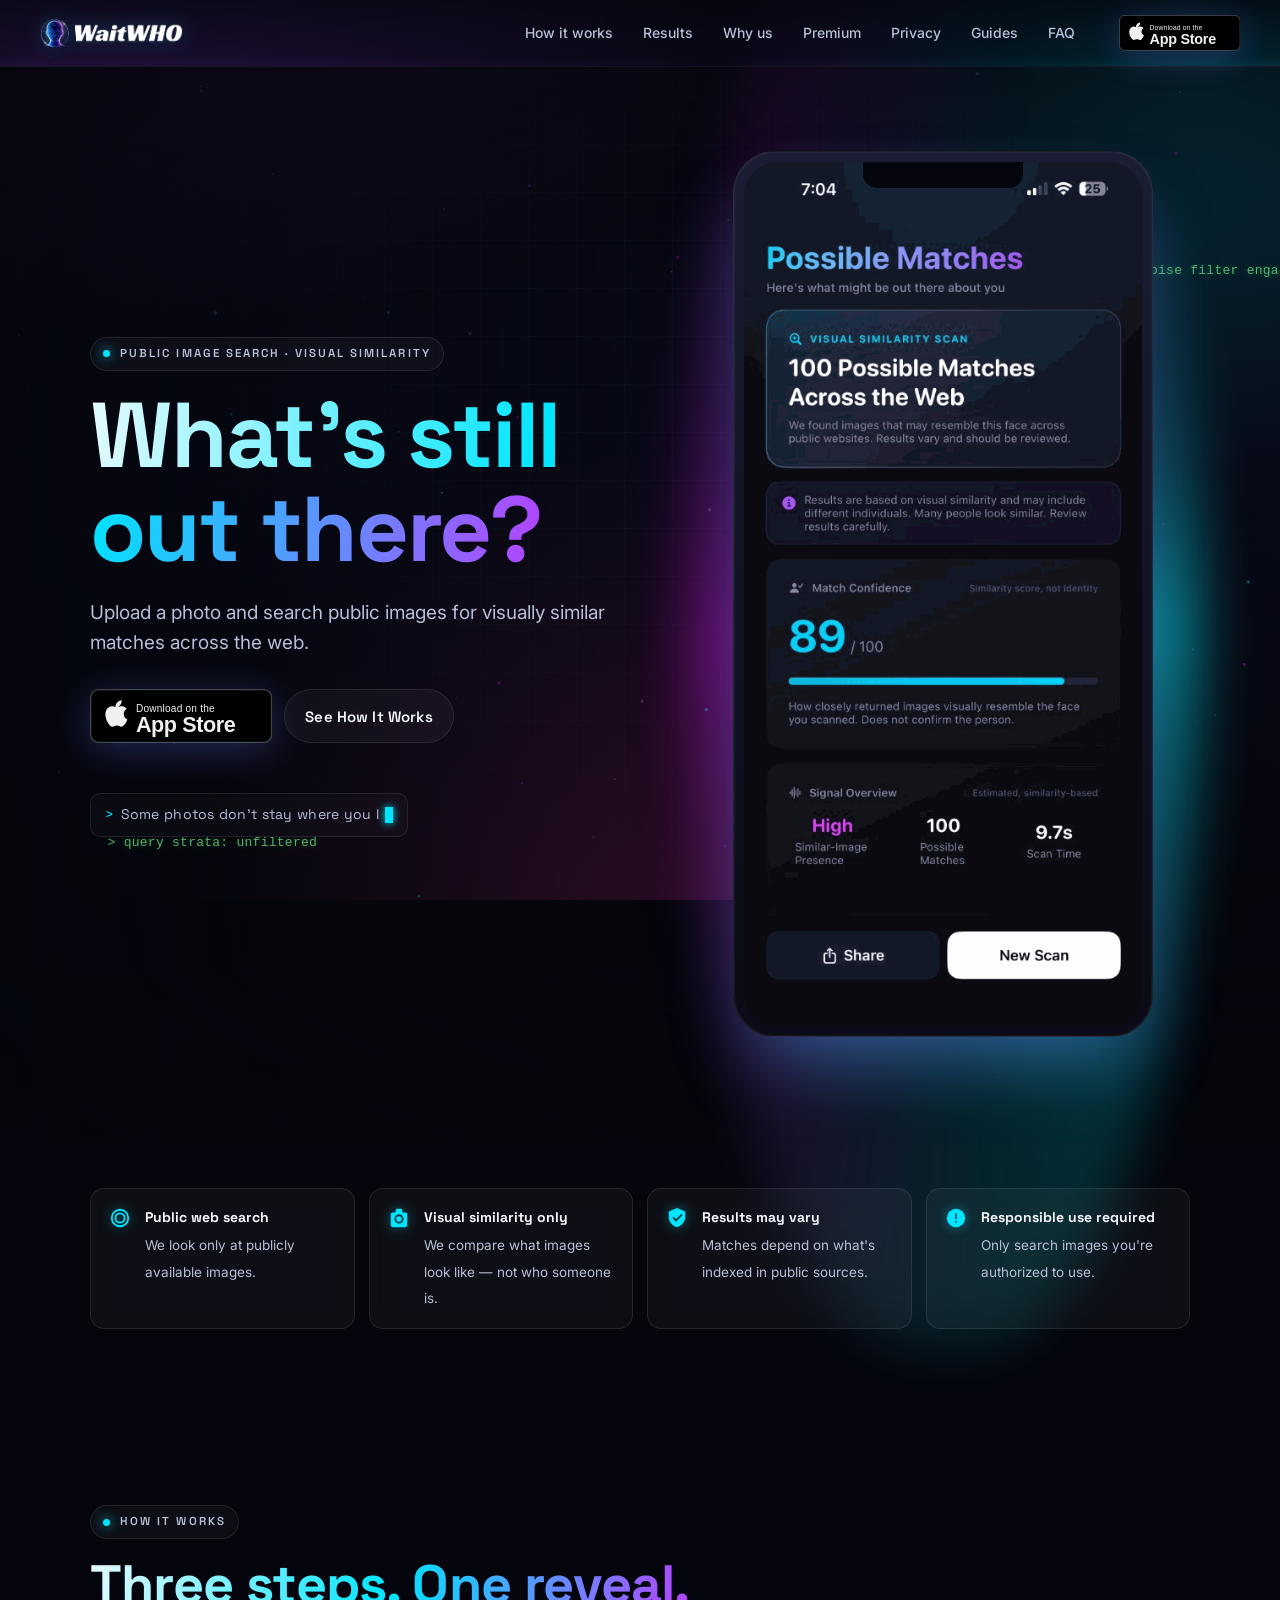
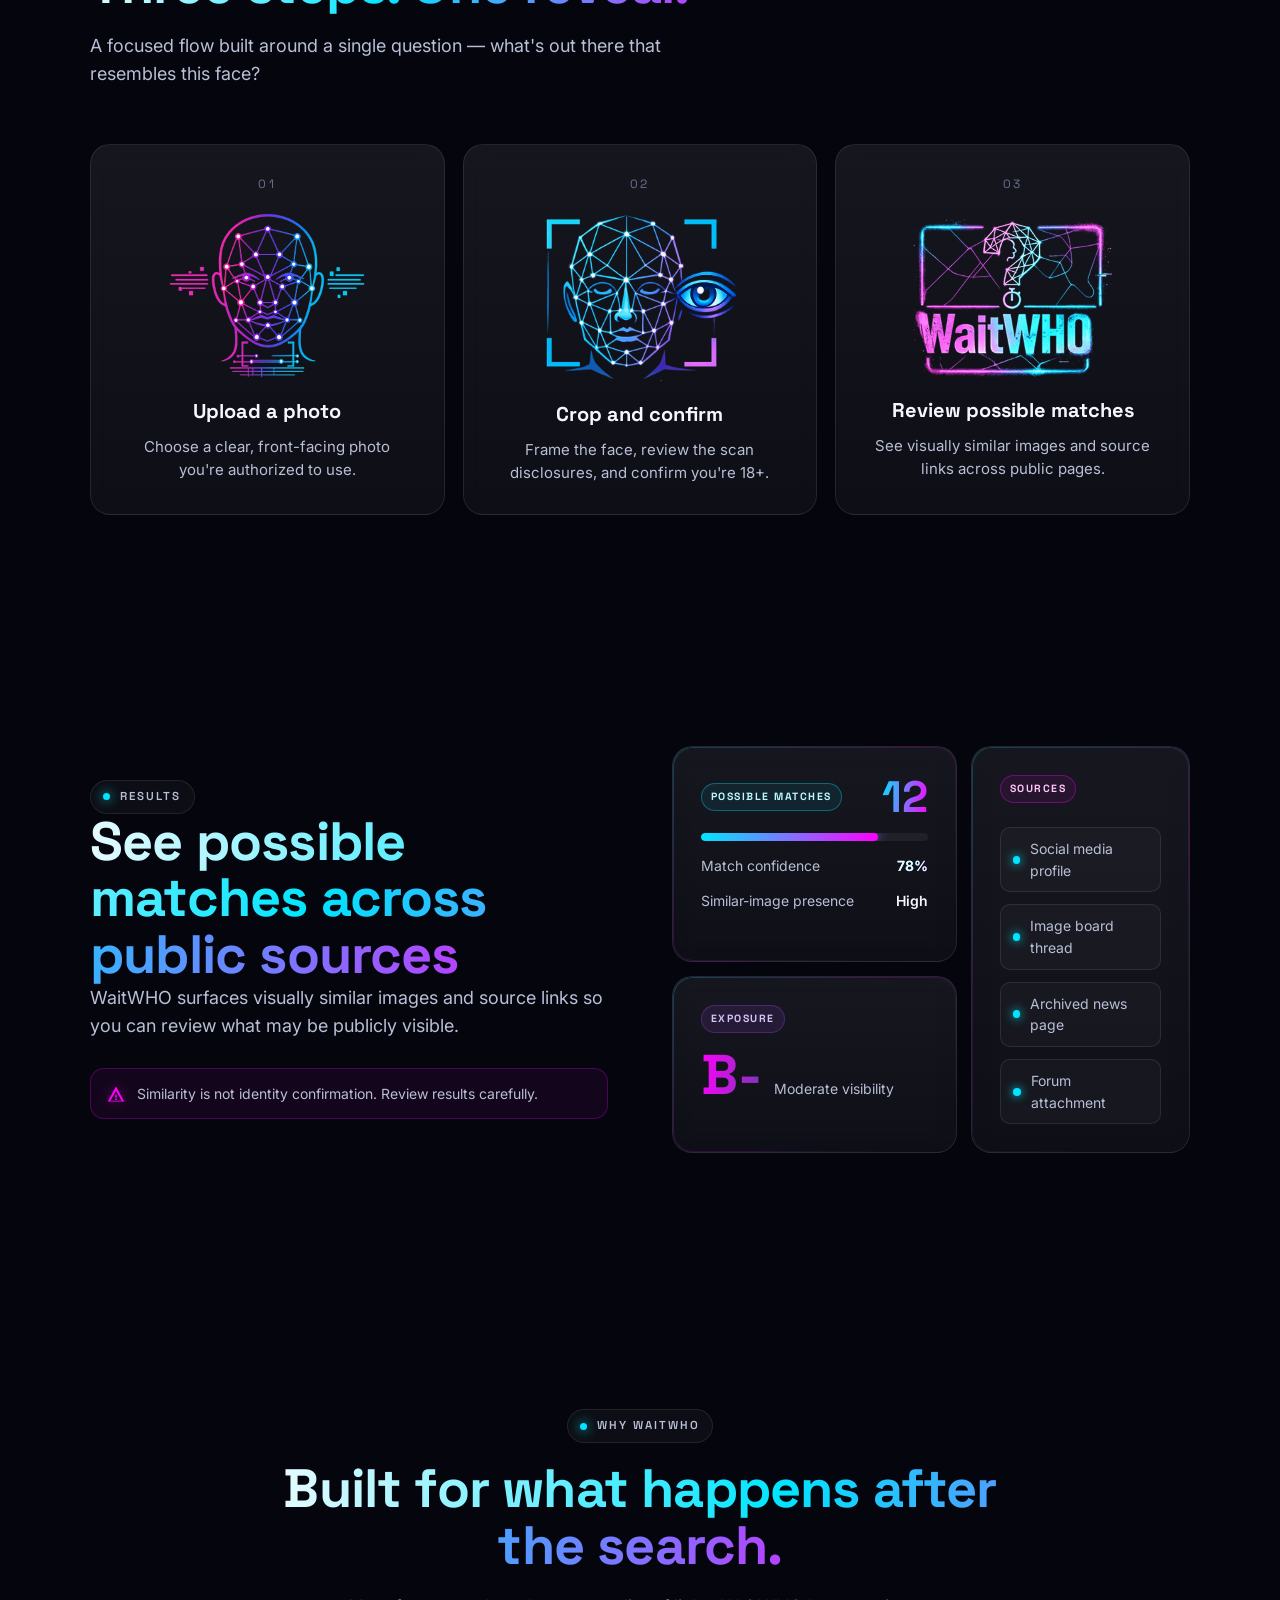
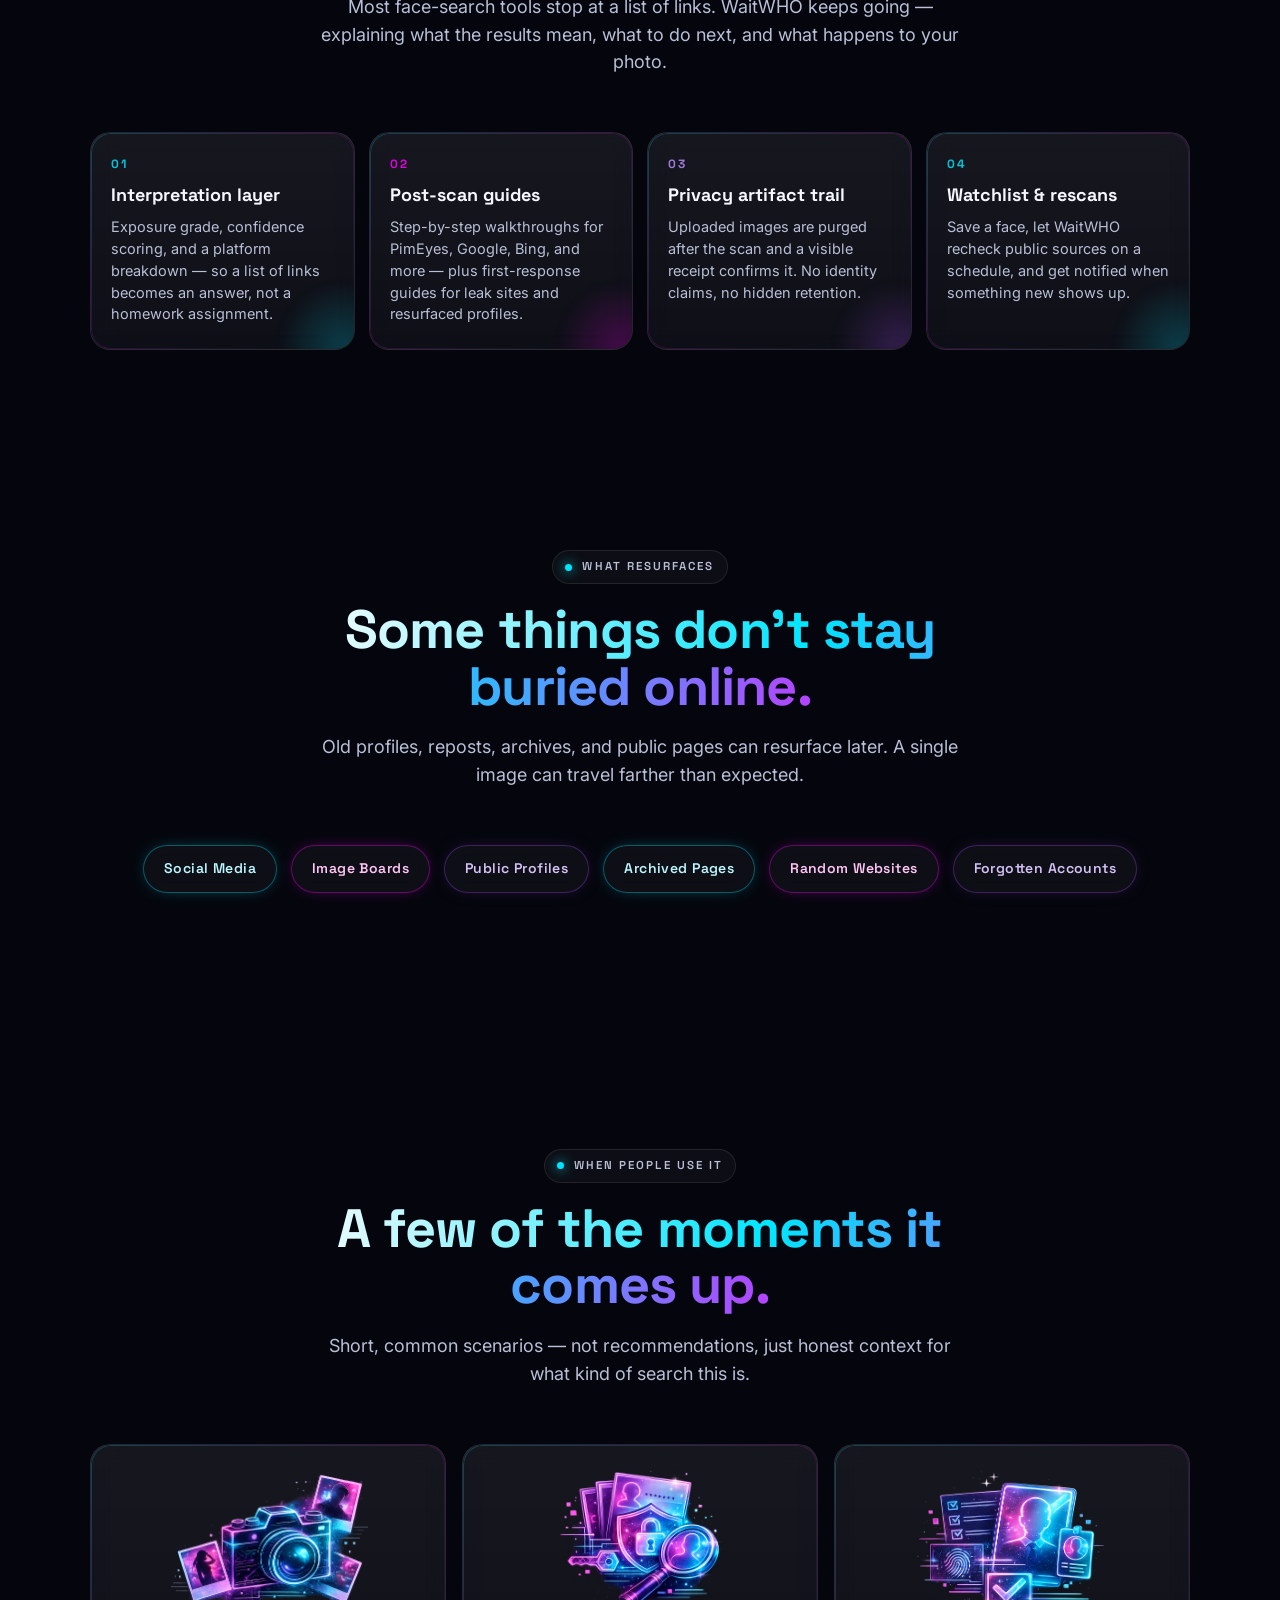
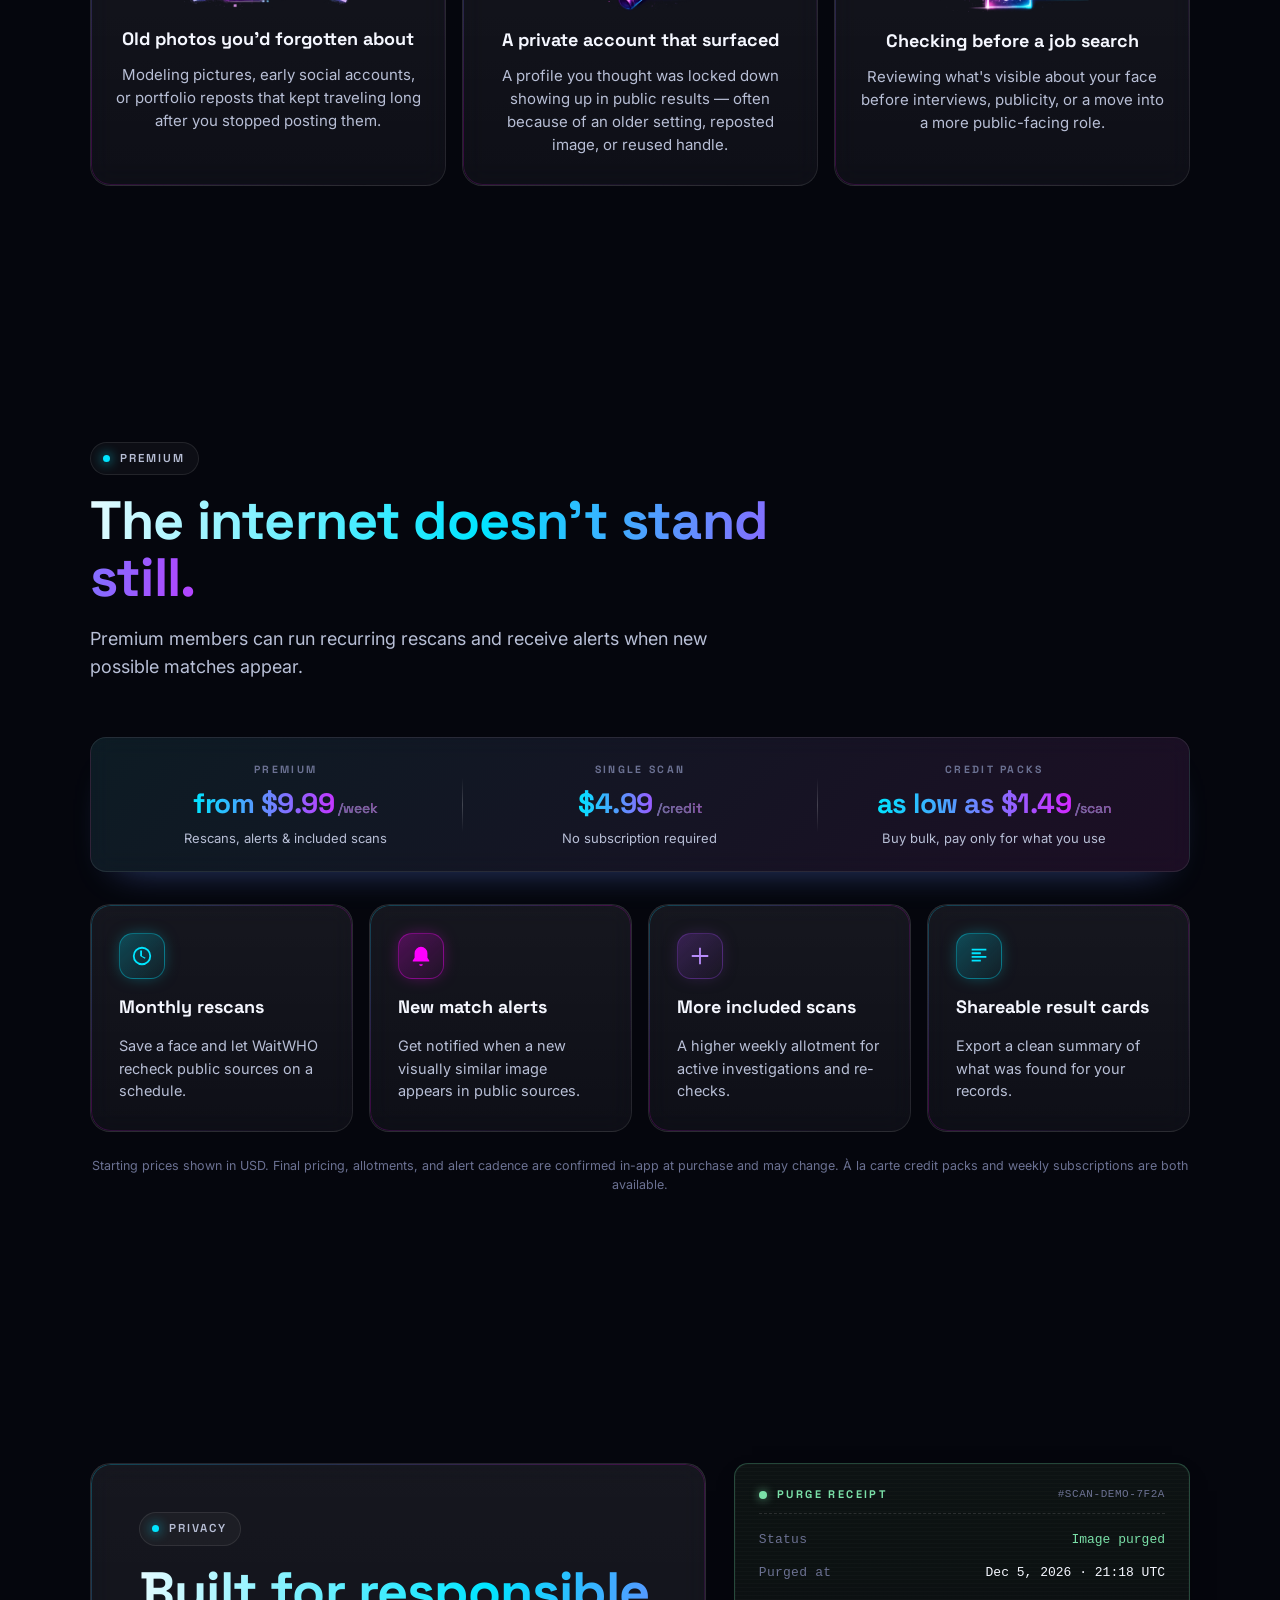
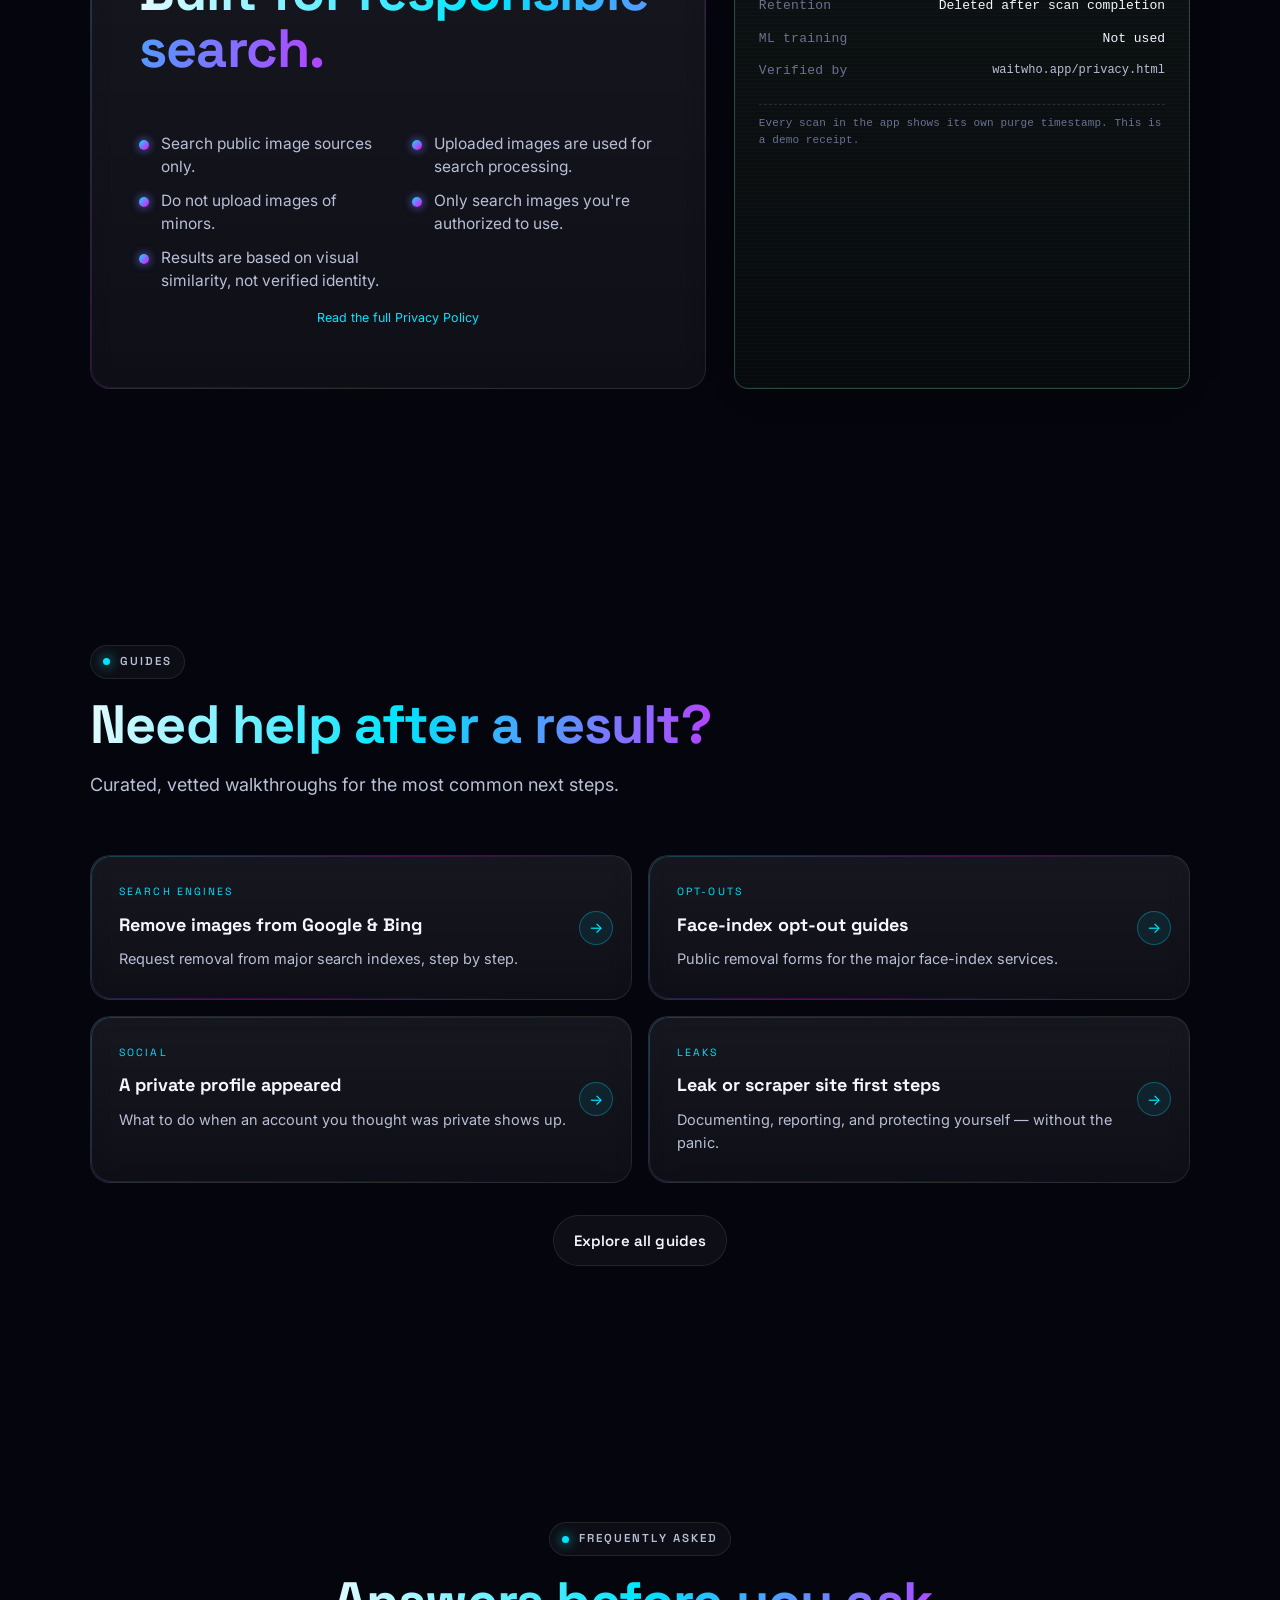
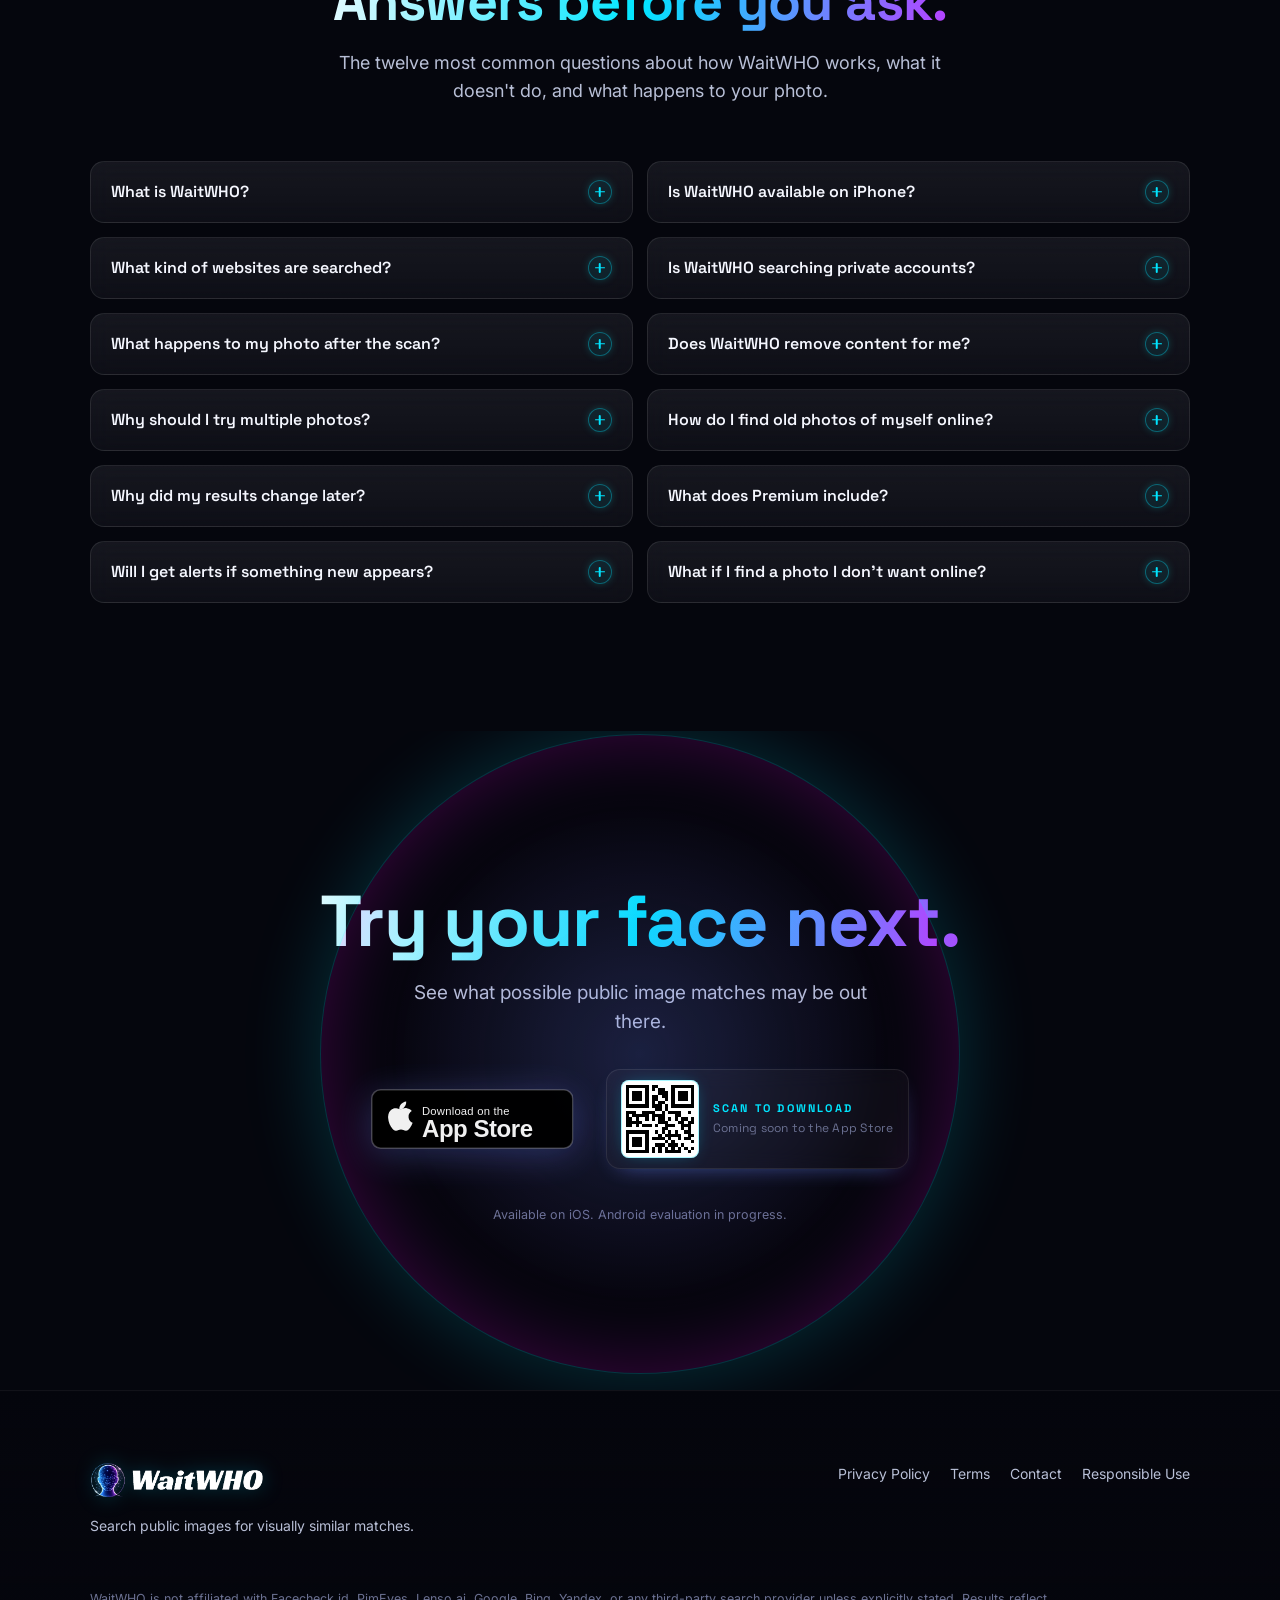
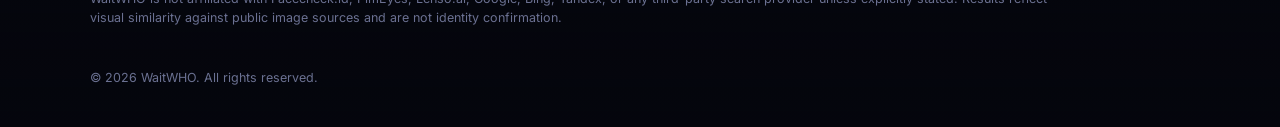
==== index.html @ 78b07f3c "Update index.html" ====
<!doctype html>
<html lang="en">
<head>
    <meta charset="utf-8" />
    <meta http-equiv="x-ua-compatible" content="ie=edge" />
    <meta name="viewport" content="width=device-width, initial-scale=1, viewport-fit=cover" />
    <meta name="theme-color" content="#05060d" />
    <meta name="color-scheme" content="dark" />

    <title>WaitWHO — What's still out there?</title>
    <meta name="description" content="Upload a photo and search public images for visually similar matches across the web. WaitWHO surfaces possible matches so you can review what may be publicly visible." />

    <!-- Open Graph / social previews -->
    <meta property="og:title" content="WaitWHO — What's still out there?" />
    <meta property="og:description" content="Search public images for visually similar matches. Review what may be publicly visible about a face." />
    <meta property="og:type" content="website" />
    <meta property="og:url" content="https://waitwho.app/" />
    <!-- ASSET: swap in a 1200x630 social image in /assets/og-cover.png -->
    <meta property="og:image" content="assets/og-cover.png" />
    <meta name="twitter:card" content="summary_large_image" />

    <!-- Using the full logo as favicon until a dedicated 512×512 square app icon is exported. -->
    <link rel="icon" type="image/png" href="assets/waitwho-logo.png" />
    <link rel="apple-touch-icon" href="assets/waitwho-logo.png" />

    <link rel="preconnect" href="https://fonts.googleapis.com" />
    <link rel="preconnect" href="https://fonts.gstatic.com" crossorigin />
    <link rel="stylesheet" href="https://fonts.googleapis.com/css2?family=Inter:wght@400;500;600;700;800&family=Space+Grotesk:wght@500;600;700&display=swap" />

    <link rel="stylesheet" href="styles.css?v=30" />

    <!-- FAQPage structured data — eligible for rich results in Google.
         Keep copy in sync with the <section id="faq"> block below. -->
    <script type="application/ld+json">
    {
        "@context": "https://schema.org",
        "@type": "FAQPage",
        "mainEntity": [
            {
                "@type": "Question",
                "name": "What is WaitWHO?",
                "acceptedAnswer": { "@type": "Answer", "text": "WaitWHO is a face-search app. Upload a photo and we search publicly available images across the web for visually similar matches, so you can review what may be publicly visible." }
            },
            {
                "@type": "Question",
                "name": "Is WaitWHO available on iPhone?",
                "acceptedAnswer": { "@type": "Answer", "text": "Yes — WaitWHO is currently iPhone-only. Android support is planned for Summer 2026." }
            },
            {
                "@type": "Question",
                "name": "What kind of websites are searched?",
                "acceptedAnswer": { "@type": "Answer", "text": "Results may include publicly available pages such as social profiles, articles, image platforms, forums, archived pages, and other indexed public sources." }
            },
            {
                "@type": "Question",
                "name": "Is WaitWHO searching private accounts?",
                "acceptedAnswer": { "@type": "Answer", "text": "No. WaitWHO only searches publicly available sources. Private accounts, locked content, and anything behind a login are not searched." }
            },
            {
                "@type": "Question",
                "name": "What happens to my photo after the scan?",
                "acceptedAnswer": { "@type": "Answer", "text": "Your uploaded image is used to run the search and isn't kept long-term. Once the scan completes, the image is purged from our systems. We never sell photos, add them to a public index, or use them to train models." }
            },
            {
                "@type": "Question",
                "name": "Does WaitWHO remove content for me?",
                "acceptedAnswer": { "@type": "Answer", "text": "No. WaitWHO is a search and awareness tool — it doesn't file takedowns or remove content on your behalf. The in-app guides walk you through the options available directly from the hosting platform." }
            },
            {
                "@type": "Question",
                "name": "Why should I try multiple photos?",
                "acceptedAnswer": { "@type": "Answer", "text": "Different photos can produce different results. Lighting, age, hairstyle, angle, glasses, and how much of the face is visible all affect similarity matching." }
            },
            {
                "@type": "Question",
                "name": "How do I find old photos of myself online?",
                "acceptedAnswer": { "@type": "Answer", "text": "Try both recent and older photos in WaitWHO and compare the results. Older photos can surface archived pages that newer ones miss, and vice versa." }
            },
            {
                "@type": "Question",
                "name": "Why did my results change later?",
                "acceptedAnswer": { "@type": "Answer", "text": "The web changes constantly. New pages get indexed, old pages disappear, and the public sources we search update over time — so the same photo can return different matches on different days." }
            },
            {
                "@type": "Question",
                "name": "What does Premium include?",
                "acceptedAnswer": { "@type": "Answer", "text": "Premium plans may include recurring rescans, alerts when new possible matches are detected, additional included searches, and expanded monitoring tools." }
            },
            {
                "@type": "Question",
                "name": "Will I get alerts if something new appears?",
                "acceptedAnswer": { "@type": "Answer", "text": "Premium users may receive notifications when new possible matches are detected during scheduled rescans." }
            },
            {
                "@type": "Question",
                "name": "What if I find a photo I don't want online?",
                "acceptedAnswer": { "@type": "Answer", "text": "WaitWHO includes guides covering common removal requests, reporting steps, and opt-out forms for major search indexes and face-search services." }
            }
        ]
    }
    </script>
</head>
<body>
    <!-- Shared SVG defs: a single source of truth for the App Store badge
         art so it can be referenced via <use> from every placement.
         Text is rendered with real <text> nodes + system fonts instead of
         hand-traced letter paths — keeps the lettering crisp at every size
         and avoids the brittle path-data approach. -->
    <svg width="0" height="0" aria-hidden="true" focusable="false" style="position:absolute;width:0;height:0;overflow:hidden">
        <defs>
            <symbol id="app-store-badge-art" viewBox="0 0 135 40">
                <rect x="0.5" y="0.5" width="134" height="39" rx="6" fill="#000" stroke="rgba(255,255,255,0.25)" stroke-width="1"/>
                <!-- Apple logo. 22×22 source, scaled to ~18px tall and
                     centered vertically in the 40px badge. -->
                <g transform="translate(10, 8) scale(0.85)" fill="#fff">
                    <path d="M15.769.442c.021 0 .041 0 .063 0 .152 1.887-.569 3.297-1.447 4.319-.861 1.015-2.041 1.998-3.947 1.849-.127-1.859.596-3.164 1.474-4.184.814-.951 2.305-1.796 3.857-1.984zm5.058 16.694c0 .019 0 .036 0 .054-.47 1.424-1.14 2.644-1.957 3.776-.747 1.028-1.662 2.412-3.296 2.412-1.412 0-2.35-.908-3.797-.933-1.531-.025-2.373.759-3.773.957-.16 0-.32 0-.477 0-1.028-.149-1.857-.962-2.461-1.695-1.782-2.168-3.158-4.967-3.414-8.551 0-.351 0-.701 0-1.051.109-2.566 1.355-4.652 3.011-5.663.874-.536 2.075-.993 3.412-.789.573.089 1.159.285 1.673.48.486.187 1.093.519 1.669.501.39-.011.779-.214 1.172-.358 1.154-.417 2.285-.894 3.775-.67 1.791.271 3.063 1.067 3.849 2.295-1.515.965-2.714 2.42-2.509 4.909.181 2.263 1.497 3.586 3.123 4.326z"/>
                </g>
                <text x="34" y="17"
                      fill="#fff"
                      font-family="-apple-system, BlinkMacSystemFont, 'SF Pro Text', 'Helvetica Neue', Helvetica, Arial, sans-serif"
                      font-size="7.5"
                      font-weight="400"
                      letter-spacing="0.15">Download on the</text>
                <text x="34" y="32"
                      fill="#fff"
                      font-family="-apple-system, BlinkMacSystemFont, 'SF Pro Display', 'Helvetica Neue', Helvetica, Arial, sans-serif"
                      font-size="16"
                      font-weight="600"
                      letter-spacing="-0.3">App Store</text>
            </symbol>
        </defs>
    </svg>

    <!-- Background scaffolding: all purely decorative, aria-hidden -->
    <div class="bg-layer bg-grid" aria-hidden="true"></div>
    <div class="bg-layer bg-glow" aria-hidden="true"></div>
    <canvas id="particles" class="bg-layer bg-particles" aria-hidden="true"></canvas>

    <!-- =========================================================
         NAV
    ========================================================== -->
    <header class="nav" role="banner">
        <a class="nav__brand" href="#top" aria-label="WaitWHO home">
            <img class="brand-logo" src="assets/waitwho-logo.png" alt="WaitWHO" />
        </a>

        <nav class="nav__links" aria-label="Primary">
            <a href="#how">How it works</a>
            <a href="#results">Results</a>
            <a href="#different">Why us</a>
            <a href="#premium">Premium</a>
            <a href="#privacy">Privacy</a>
            <a href="#guides">Guides</a>
            <a href="#faq">FAQ</a>
        </nav>

        <!-- Desktop CTA — App Store badge: set APP_STORE_URL in script.js when live; until then links go to #download. -->
        <a class="app-store-badge app-store-badge--sm nav__cta"
           href="#download"
           data-app-store
           aria-label="Download WaitWHO on the App Store"
           data-event="download_nav">
            <svg viewBox="0 0 135 40" role="img" aria-hidden="true" focusable="false">
                <use href="#app-store-badge-art"></use>
            </svg>
        </a>

        <!-- Mobile hamburger — visible <=820px. JS toggles .mobile-menu.is-open -->
        <button class="nav__hamburger"
                type="button"
                aria-label="Open menu"
                aria-expanded="false"
                aria-controls="mobile-menu">
            <span aria-hidden="true"></span>
            <span aria-hidden="true"></span>
            <span aria-hidden="true"></span>
        </button>
    </header>

    <!-- Mobile slide-in menu. Rendered outside <header> so the backdrop
         can cover the full viewport independent of the sticky nav.
         Backdrop is placed before the panel so the panel paints above it
         without needing explicit z-index overrides. -->
<aside id="mobile-menu" class="mobile-menu" aria-hidden="true" aria-label="Mobile menu">
    <div class="mobile-menu__backdrop" data-close-menu></div>

    <div class="mobile-menu__panel">
        <div class="mobile-menu__top">
            <img class="mobile-menu__logo" src="assets/waitwho-logo.png" alt="WaitWHO" />

            <button class="mobile-menu__close" type="button" data-close-menu aria-label="Close menu">
                ×
            </button>
        </div>

        <p class="mobile-menu__tagline">What’s still out there?</p>

        <nav class="mobile-menu__links" aria-label="Mobile primary">
            <a href="#how">How it works</a>
            <a href="#results">Results</a>
            <a href="#different">Why us</a>
            <a href="#premium">Premium</a>
            <a href="#privacy">Privacy</a>
            <a href="#guides">Guides</a>
            <a href="#faq">FAQ</a>
        </nav>

        <div class="mobile-menu__cta">
            <a class="app-store-badge" href="#download" data-app-store aria-label="Download WaitWHO on the App Store" data-event="download_mobile">
                <svg viewBox="0 0 135 40" role="img" aria-hidden="true" focusable="false">
                    <use href="#app-store-badge-art"></use>
                </svg>
            </a>
        </div>
    </div>
</aside>


    <main id="top">

        <!-- =====================================================
             1 · HERO
        ====================================================== -->
        <section class="hero" aria-labelledby="hero-title">
            <!-- Atmospheric terminal whispers (matches iOS scan loader). Filled by script.js -->
            <div class="hero__terminal" id="hero-terminal" aria-hidden="true"></div>
            <div class="hero__inner container">
                <div class="hero__copy reveal">
                    <span class="eyebrow">
                        <span class="eyebrow__dot"></span>
                        PUBLIC IMAGE SEARCH · VISUAL SIMILARITY
                    </span>

                    <h1 id="hero-title" class="hero__title">
                        <span class="gradient-text">What's still<br />out there?</span>
                    </h1>

                    <p class="hero__sub">
                        Upload a photo and search public images for visually similar matches across the web.
                    </p>

                    <div class="hero__ctas">
                        <a class="app-store-badge app-store-badge--lg"
                           href="#download"
                           data-app-store
                           aria-label="Download WaitWHO on the App Store"
                           data-event="download_hero">
                            <svg viewBox="0 0 135 40" role="img" aria-hidden="true" focusable="false">
                                <use href="#app-store-badge-art"></use>
                            </svg>
                        </a>
                        <a href="#how" class="btn btn--ghost">See How It Works</a>
                    </div>

                    <p class="hero__typed" aria-live="polite">
                        <span class="hero__typed-label">&gt;&nbsp;</span><span id="typed" class="hero__typed-text"></span><span class="hero__caret" aria-hidden="true"></span>
                    </p>
                </div>

                <!-- Phone mockup -->
                <div class="hero__device reveal" aria-hidden="true">
                    <!-- Chasing neon halo (replaces static scan rings) -->
                    <div class="hero-device-aura" aria-hidden="true">
                        <div class="hero-device-aura__band hero-device-aura__band--cyan"></div>
                        <div class="hero-device-aura__band hero-device-aura__band--magenta"></div>
                    </div>

                    <div class="phone">
                        <div class="phone__notch"></div>
                        <div class="phone__screen">
                            <!-- Looping real screens: home → ready to scan → results summary → matches list -->
                            <img class="phone__screen-img"
                                 src="assets/hero-screens-loop.gif?v=1"
                                 width="390"
                                 height="844"
                                 alt=""
                                 decoding="async"
                                 fetchpriority="high" />
                        </div>
                    </div>
                </div>
            </div>
        </section>

        <!-- =====================================================
             2 · TRUST / SAFETY STRIP
        ====================================================== -->
        <section id="trust" class="trust" aria-label="Trust and safety summary">
            <div class="container">
                <ul class="trust__grid">
                    <li class="trust__card reveal">
                        <svg viewBox="0 0 24 24" aria-hidden="true"><path fill="currentColor" d="M12 2a10 10 0 1 0 0 20 10 10 0 0 0 0-20Zm0 18a8 8 0 1 1 0-16 8 8 0 0 1 0 16Zm0-14a6 6 0 1 0 6 6 6 6 0 0 0-6-6Zm0 10a4 4 0 1 1 0-8 4 4 0 0 1 0 8Z"/></svg>
                        <div>
                            <strong>Public web search</strong>
                            <span>We look only at publicly available images.</span>
                        </div>
                    </li>
                    <li class="trust__card reveal">
                        <svg viewBox="0 0 24 24" aria-hidden="true"><path fill="currentColor" d="M9 2h6l1 4h3a2 2 0 0 1 2 2v12a2 2 0 0 1-2 2H5a2 2 0 0 1-2-2V8a2 2 0 0 1 2-2h3l1-4Zm3 6a5 5 0 1 0 0 10 5 5 0 0 0 0-10Zm0 2a3 3 0 1 1 0 6 3 3 0 0 1 0-6Z"/></svg>
                        <div>
                            <strong>Visual similarity only</strong>
                            <span>We compare what images look like — not who someone is.</span>
                        </div>
                    </li>
                    <li class="trust__card reveal">
                        <svg viewBox="0 0 24 24" aria-hidden="true"><path fill="currentColor" d="M12 1 3 5v6c0 5 3.8 9.7 9 11 5.2-1.3 9-6 9-11V5l-9-4Zm-1 15-4-4 1.4-1.4L11 13.2l5.6-5.6L18 9l-7 7Z"/></svg>
                        <div>
                            <strong>Results may vary</strong>
                            <span>Matches depend on what's indexed in public sources.</span>
                        </div>
                    </li>
                    <li class="trust__card reveal">
                        <svg viewBox="0 0 24 24" aria-hidden="true"><path fill="currentColor" d="M12 2a10 10 0 1 0 10 10A10 10 0 0 0 12 2Zm1 15h-2v-2h2Zm0-4h-2V7h2Z"/></svg>
                        <div>
                            <strong>Responsible use required</strong>
                            <span>Only search images you're authorized to use.</span>
                        </div>
                    </li>
                </ul>
            </div>
        </section>

        <!-- =====================================================
             3 · HOW IT WORKS
        ====================================================== -->
        <section id="how" class="section" aria-labelledby="how-title">
            <div class="container">
                <header class="section__head reveal">
                    <span class="eyebrow">
                        <span class="eyebrow__dot"></span>
                        HOW IT WORKS
                    </span>
                    <h2 id="how-title" class="section__title">
                        <span class="gradient-text">Three steps. One reveal.</span>
                    </h2>
                    <p class="section__sub">
                        A focused flow built around a single question — what's out there that resembles this face?
                    </p>
                </header>

                <ol class="steps">
                    <li class="step reveal">
                        <div class="step__num">01</div>
                        <div class="step__icon step__icon--wide" aria-hidden="true">
                            <img src="assets/step1.png" alt="">
                        </div>
                        <h3>Upload a photo</h3>
                        <p>Choose a clear, front-facing photo you're authorized to use.</p>
                    </li>
                    <li class="step reveal">
                        <div class="step__num">02</div>
                        <div class="step__icon step__icon--wide" aria-hidden="true">
                            <img src="assets/step2.png" alt="">
                        </div>
                        <h3>Crop and confirm</h3>
                        <p>Frame the face, review the scan disclosures, and confirm you're 18+.</p>
                    </li>
                    <li class="step reveal">
                        <div class="step__num">03</div>
                        <div class="step__icon step__icon--wide" aria-hidden="true">
                            <img src="assets/step3.png" alt="">
                        </div>
                        <h3>Review possible matches</h3>
                        <p>See visually similar images and source links across public pages.</p>
                    </li>
                </ol>
            </div>
        </section>

        <!-- =====================================================
             4 · RESULTS
        ====================================================== -->
        <section id="results" class="section section--split" aria-labelledby="results-title">
            <div class="container split">
                <div class="split__copy reveal">
                    <span class="eyebrow">
                        <span class="eyebrow__dot"></span>
                        RESULTS
                    </span>
                    <h2 id="results-title" class="section__title">
                        <span class="gradient-text">See possible matches across public sources</span>
                    </h2>
                    <p class="section__sub">
                        WaitWHO surfaces visually similar images and source links so you can review what may be publicly visible.
                    </p>

                    <div class="note note--warn">
                        <svg viewBox="0 0 24 24" aria-hidden="true"><path fill="currentColor" d="M12 2 1 22h22Zm0 6 7.5 13h-15Zm-1 5v4h2v-4Zm0 5v2h2v-2Z"/></svg>
                        <p>Similarity is not identity confirmation. Review results carefully.</p>
                    </div>
                </div>

                <div class="split__visual reveal">
                    <!-- Stylized result UI card stack. Marked for easy replacement with real screenshots. -->
                    <!-- ASSET: optional /assets/app-screen-results.png can replace these mock cards. -->
                    <div class="result-cards">
                        <article class="glass-card result-card result-card--hero">
                            <div class="result-card__head">
                                <span class="badge badge--cyan">POSSIBLE MATCHES</span>
                                <span class="result-card__count">12</span>
                            </div>
                            <div class="result-card__bar">
                                <span style="--w: 78%"></span>
                            </div>
                            <div class="result-card__row">
                                <span>Match confidence</span>
                                <strong class="gradient-text">78%</strong>
                            </div>
                            <div class="result-card__row">
                                <span>Similar-image presence</span>
                                <strong>High</strong>
                            </div>
                        </article>

                        <article class="glass-card result-card">
                            <div class="result-card__head">
                                <span class="badge badge--magenta">SOURCES</span>
                            </div>
                            <ul class="source-list">
                                <li><span class="source-dot"></span> Social media profile</li>
                                <li><span class="source-dot"></span> Image board thread</li>
                                <li><span class="source-dot"></span> Archived news page</li>
                                <li><span class="source-dot"></span> Forum attachment</li>
                            </ul>
                        </article>

                        <article class="glass-card result-card result-card--mini">
                            <div class="result-card__head">
                                <span class="badge badge--purple">EXPOSURE</span>
                            </div>
                            <div class="result-card__grade">
                                <span class="result-card__grade-mark">B-</span>
                                <span class="result-card__grade-label">Moderate visibility</span>
                            </div>
                        </article>
                    </div>
                </div>
            </div>
        </section>

        <!-- =====================================================
             4B · HOW WAITWHO IS DIFFERENT
             Four proprietary strengths we actually have. No competitor
             naming, no comparison claims — Apple-safe, and reads as a
             statement of capability rather than a dig at anyone else.
        ====================================================== -->
        <section id="different" class="section" aria-labelledby="different-title">
            <div class="container">
                <header class="section__head section__head--center reveal">
                    <span class="eyebrow">
                        <span class="eyebrow__dot"></span>
                        WHY WAITWHO
                    </span>
                    <h2 id="different-title" class="section__title">
                        <span class="gradient-text">Built for what happens after the search.</span>
                    </h2>
                    <p class="section__sub">
                        Most face-search tools stop at a list of links. WaitWHO keeps going — explaining what the results mean, what to do next, and what happens to your photo.
                    </p>
                </header>

                <div class="diff-grid">
                    <article class="glass-card diff reveal">
                        <div class="diff__num">01</div>
                        <h3>Interpretation layer</h3>
                        <p>Exposure grade, confidence scoring, and a platform breakdown — so a list of links becomes an answer, not a homework assignment.</p>
                    </article>
                    <article class="glass-card diff reveal">
                        <div class="diff__num">02</div>
                        <h3>Post-scan guides</h3>
                        <p>Step-by-step walkthroughs for PimEyes, Google, Bing, and more — plus first-response guides for leak sites and resurfaced profiles.</p>
                    </article>
                    <article class="glass-card diff reveal">
                        <div class="diff__num">03</div>
                        <h3>Privacy artifact trail</h3>
                        <p>Uploaded images are purged after the scan and a visible receipt confirms it. No identity claims, no hidden retention.</p>
                    </article>
                    <article class="glass-card diff reveal">
                        <div class="diff__num">04</div>
                        <h3>Watchlist &amp; rescans</h3>
                        <p>Save a face, let WaitWHO recheck public sources on a schedule, and get notified when something new shows up.</p>
                    </article>
                </div>
            </div>
        </section>

        <!-- =====================================================
             5 · CURIOSITY / EMOTIONAL
        ====================================================== -->
        <section class="section curiosity" aria-labelledby="curiosity-title">
            <div class="container">
                <header class="section__head section__head--center reveal">
                    <span class="eyebrow">
                        <span class="eyebrow__dot"></span>
                        WHAT RESURFACES
                    </span>
                    <h2 id="curiosity-title" class="section__title">
                        <span class="gradient-text">Some things don't stay buried online.</span>
                    </h2>
                    <p class="section__sub">
                        Old profiles, reposts, archives, and public pages can resurface later. A single image can travel farther than expected.
                    </p>
                </header>

                <ul class="pills" aria-hidden="true">
                    <li class="pill pill--cyan" style="--d:0s">Social Media</li>
                    <li class="pill pill--magenta" style="--d:.4s">Image Boards</li>
                    <li class="pill pill--purple" style="--d:.8s">Public Profiles</li>
                    <li class="pill pill--cyan" style="--d:1.2s">Archived Pages</li>
                    <li class="pill pill--magenta" style="--d:1.6s">Random Websites</li>
                    <li class="pill pill--purple" style="--d:2s">Forgotten Accounts</li>
                </ul>
            </div>
        </section>

        <!-- =====================================================
             5B · USE-CASE VIGNETTES
             Three deliberately generic scenarios. Kept short and
             neutral so App Review can't read them as encouraging
             surveillance, impersonation, or targeting specific groups.
        ====================================================== -->
        <section class="section" aria-labelledby="vignettes-title">
            <div class="container">
                <header class="section__head section__head--center reveal">
                    <span class="eyebrow">
                        <span class="eyebrow__dot"></span>
                        WHEN PEOPLE USE IT
                    </span>
                    <h2 id="vignettes-title" class="section__title">
                        <span class="gradient-text">A few of the moments it comes up.</span>
                    </h2>
                    <p class="section__sub">
                        Short, common scenarios — not recommendations, just honest context for what kind of search this is.
                    </p>
                </header>

                <div class="vignette-grid">
                    <article class="glass-card vignette reveal">
                        <div class="vignette__marker vignette__marker--wide" aria-hidden="true">
                            <img src="assets/moment1.png" alt="">
                        </div>
                        <h3>Old photos you'd forgotten about</h3>
                        <p>Modeling pictures, early social accounts, or portfolio reposts that kept traveling long after you stopped posting them.</p>
                    </article>

                    <article class="glass-card vignette reveal">
                        <div class="vignette__marker vignette__marker--wide" aria-hidden="true">
                            <img src="assets/moment22-2.png" alt="">
                        </div>
                        <h3>A private account that surfaced</h3>
                        <p>A profile you thought was locked down showing up in public results — often because of an older setting, reposted image, or reused handle.</p>
                    </article>

                    <article class="glass-card vignette reveal">
                        <div class="vignette__marker vignette__marker--wide" aria-hidden="true">
                            <img src="assets/moment33.png" alt="">
                        </div>
                        <h3>Checking before a job search</h3>
                        <p>Reviewing what's visible about your face before interviews, publicity, or a move into a more public-facing role.</p>
                    </article>
                </div>
            </div>
        </section>

        <!-- =====================================================
             6 · PREMIUM / MONITORING
        ====================================================== -->
        <section id="premium" class="section" aria-labelledby="premium-title">
            <div class="container">
                <header class="section__head reveal">
                    <span class="eyebrow">
                        <span class="eyebrow__dot"></span>
                        PREMIUM
                    </span>
                    <h2 id="premium-title" class="section__title">
                        <span class="gradient-text">The internet doesn't stand still.</span>
                    </h2>
                    <p class="section__sub">
                        Premium members can run recurring rescans and receive alerts when new possible matches appear.
                    </p>
                </header>

                <!-- Micro-pricing band. Starting prices only, to give
                     a clear tradeoff signal without lying about absolute cost
                     or making promises in-app pricing will contradict. -->
                <div class="price-band reveal" aria-label="Starting prices">
                    <div class="price-band__item">
                        <span class="price-band__eyebrow">Premium</span>
                        <span class="price-band__price">from $9.99<span class="price-band__unit">/week</span></span>
                        <span class="price-band__note">Rescans, alerts &amp; included scans</span>
                    </div>
                    <div class="price-band__divider" aria-hidden="true"></div>
                    <div class="price-band__item">
                        <span class="price-band__eyebrow">Single scan</span>
                        <span class="price-band__price">$4.99<span class="price-band__unit">/credit</span></span>
                        <span class="price-band__note">No subscription required</span>
                    </div>
                    <div class="price-band__divider" aria-hidden="true"></div>
                    <div class="price-band__item">
                        <span class="price-band__eyebrow">Credit packs</span>
                        <span class="price-band__price">as low as $1.49<span class="price-band__unit">/scan</span></span>
                        <span class="price-band__note">Buy bulk, pay only for what you use</span>
                    </div>
                </div>

                <div class="feature-grid">
                    <article class="glass-card feature reveal">
                        <div class="feature__icon feature__icon--cyan">
                            <svg viewBox="0 0 24 24" aria-hidden="true"><path fill="currentColor" d="M12 6v6l4 2-1 1-5-3V6Zm0-4a10 10 0 1 0 10 10 10 10 0 0 0-10-10Zm0 18a8 8 0 1 1 0-16 8 8 0 0 1 0 16Z"/></svg>
                        </div>
                        <h3>Monthly rescans</h3>
                        <p>Save a face and let WaitWHO recheck public sources on a schedule.</p>
                    </article>
                    <article class="glass-card feature reveal">
                        <div class="feature__icon feature__icon--magenta">
                            <svg viewBox="0 0 24 24" aria-hidden="true"><path fill="currentColor" d="M12 2a7 7 0 0 0-7 7v5l-2 3v1h18v-1l-2-3V9a7 7 0 0 0-7-7Zm-2 19h4a2 2 0 0 1-4 0Z"/></svg>
                        </div>
                        <h3>New match alerts</h3>
                        <p>Get notified when a new visually similar image appears in public sources.</p>
                    </article>
                    <article class="glass-card feature reveal">
                        <div class="feature__icon feature__icon--purple">
                            <svg viewBox="0 0 24 24" aria-hidden="true"><path fill="currentColor" d="M13 3h-2v8H3v2h8v8h2v-8h8v-2h-8Z"/></svg>
                        </div>
                        <h3>More included scans</h3>
                        <p>A higher weekly allotment for active investigations and re-checks.</p>
                    </article>
                    <article class="glass-card feature reveal">
                        <div class="feature__icon feature__icon--cyan">
                            <svg viewBox="0 0 24 24" aria-hidden="true"><path fill="currentColor" d="M4 4h16v2H4Zm0 4h10v2H4Zm0 4h16v2H4Zm0 4h10v2H4Z"/></svg>
                        </div>
                        <h3>Shareable result cards</h3>
                        <p>Export a clean summary of what was found for your records.</p>
                    </article>
                </div>

                <p class="small-print reveal">
                    Starting prices shown in USD. Final pricing, allotments, and alert cadence are confirmed in-app at purchase and may change. À la carte credit packs and weekly subscriptions are both available.
                </p>
            </div>
        </section>

        <!-- =====================================================
             7 · PRIVACY / RESPONSIBLE USE
        ====================================================== -->
        <section id="privacy" class="section" aria-labelledby="privacy-title">
            <div class="container">
                <div class="privacy-layout">
                    <div class="glass-card glass-card--wide reveal">
                        <header class="section__head">
                            <span class="eyebrow">
                                <span class="eyebrow__dot"></span>
                                PRIVACY
                            </span>
                            <h2 id="privacy-title" class="section__title">
                                <span class="gradient-text">Built for responsible search.</span>
                            </h2>
                        </header>

                        <ul class="bullets">
                            <li><span class="bullets__mark"></span>Search public image sources only.</li>
                            <li><span class="bullets__mark"></span>Uploaded images are used for search processing.</li>
                            <li><span class="bullets__mark"></span>Do not upload images of minors.</li>
                            <li><span class="bullets__mark"></span>Only search images you're authorized to use.</li>
                            <li><span class="bullets__mark"></span>Results are based on visual similarity, not verified identity.</li>
                        </ul>
                        <p class="small-print privacy-layout__policy-link">
                            <a href="privacy.html">Read the full Privacy Policy</a>
                        </p>
                    </div>

                    <!-- Purge receipt artifact.
                         Reads as proof-of-practice rather than a marketing claim.
                         The values here are from an illustrative demo scan — the
                         real app surfaces the actual image_purged_at timestamp for
                         each user's scans. JS populates the relative timestamp
                         so it always reads as "recently". -->
                    <aside class="receipt reveal" aria-label="Demo scan purge receipt">
                        <div class="receipt__top">
                            <span class="receipt__dot receipt__dot--green" aria-hidden="true"></span>
                            <span class="receipt__label">PURGE RECEIPT</span>
                            <span class="receipt__id">#SCAN-DEMO-7F2A</span>
                        </div>

                        <div class="receipt__row">
                            <span class="receipt__k">Status</span>
                            <span class="receipt__v receipt__v--ok">Image purged</span>
                        </div>
                        <div class="receipt__row">
                            <span class="receipt__k">Purged at</span>
                            <span class="receipt__v" id="receipt-purged-at">—</span>
                        </div>
                        <div class="receipt__row">
                            <span class="receipt__k">Retention</span>
                            <span class="receipt__v">Deleted after scan completion</span>
                        </div>
                        <div class="receipt__row">
                            <span class="receipt__k">ML training</span>
                            <span class="receipt__v">Not used</span>
                        </div>
                        <div class="receipt__row">
                            <span class="receipt__k">Verified by</span>
                            <span class="receipt__v receipt__v--mono">waitwho.app/privacy.html</span>
                        </div>

                        <p class="receipt__foot">
                            Every scan in the app shows its own purge timestamp.
                            This is a demo receipt.
                        </p>
                    </aside>
                </div>
            </div>
        </section>

        <!-- =====================================================
             8 · GUIDES / PRIVACY CENTER
        ====================================================== -->
        <section id="guides" class="section" aria-labelledby="guides-title">
            <div class="container">
                <header class="section__head reveal">
                    <span class="eyebrow">
                        <span class="eyebrow__dot"></span>
                        GUIDES
                    </span>
                    <h2 id="guides-title" class="section__title">
                        <span class="gradient-text">Need help after a result?</span>
                    </h2>
                    <p class="section__sub">
                        Curated, vetted walkthroughs for the most common next steps.
                    </p>
                </header>

                <div class="guide-grid">
                    <a class="glass-card guide reveal" href="guides/opt-out-google.html">
                        <span class="guide__tag">SEARCH ENGINES</span>
                        <h3>Remove images from Google &amp; Bing</h3>
                        <p>Request removal from major search indexes, step by step.</p>
                        <span class="guide__arrow" aria-hidden="true">→</span>
                    </a>
                    <a class="glass-card guide reveal" href="guides/opt-out-pimeyes.html">
                        <span class="guide__tag">OPT-OUTS</span>
                        <h3>Face-index opt-out guides</h3>
                        <p>Public removal forms for the major face-index services.</p>
                        <span class="guide__arrow" aria-hidden="true">→</span>
                    </a>
                    <a class="glass-card guide reveal" href="guides/private-profile-leaked.html">
                        <span class="guide__tag">SOCIAL</span>
                        <h3>A private profile appeared</h3>
                        <p>What to do when an account you thought was private shows up.</p>
                        <span class="guide__arrow" aria-hidden="true">→</span>
                    </a>
                    <a class="glass-card guide reveal" href="guides/leak-site-basics.html">
                        <span class="guide__tag">LEAKS</span>
                        <h3>Leak or scraper site first steps</h3>
                        <p>Documenting, reporting, and protecting yourself — without the panic.</p>
                        <span class="guide__arrow" aria-hidden="true">→</span>
                    </a>
                </div>

                <div class="section__cta reveal">
                    <a class="btn btn--ghost" href="guides/">Explore all guides</a>
                </div>
            </div>
        </section>

        <!-- =====================================================
             9 · FAQ
        ====================================================== -->
        <section id="faq" class="section" aria-labelledby="faq-title">
            <div class="container">
                <header class="section__head section__head--center reveal">
                    <span class="eyebrow">
                        <span class="eyebrow__dot"></span>
                        FREQUENTLY ASKED
                    </span>
                    <h2 id="faq-title" class="section__title">
                        <span class="gradient-text">Answers before you ask.</span>
                    </h2>
                    <p class="section__sub">
                        The twelve most common questions about how WaitWHO works, what it doesn't do, and what happens to your photo.
                    </p>
                </header>

                <div class="faq-grid">
                    <details class="faq-item reveal">
                        <summary>
                            <span class="faq-item__q">What is WaitWHO?</span>
                            <span class="faq-item__icon" aria-hidden="true"></span>
                        </summary>
                        <div class="faq-item__a">
                            <p>WaitWHO is a face-search app. Upload a photo and we search publicly available images across the web for visually similar matches, so you can review what may be publicly visible.</p>
                        </div>
                    </details>

                    <details class="faq-item reveal">
                        <summary>
                            <span class="faq-item__q">Is WaitWHO available on iPhone?</span>
                            <span class="faq-item__icon" aria-hidden="true"></span>
                        </summary>
                        <div class="faq-item__a">
                            <p>Yes — WaitWHO is currently iPhone-only. Android support is planned for Summer 2026.</p>
                        </div>
                    </details>

                    <details class="faq-item reveal">
                        <summary>
                            <span class="faq-item__q">What kind of websites are searched?</span>
                            <span class="faq-item__icon" aria-hidden="true"></span>
                        </summary>
                        <div class="faq-item__a">
                            <p>Results may include publicly available pages such as social profiles, articles, image platforms, forums, archived pages, and other indexed public sources.</p>
                        </div>
                    </details>

                    <details class="faq-item reveal">
                        <summary>
                            <span class="faq-item__q">Is WaitWHO searching private accounts?</span>
                            <span class="faq-item__icon" aria-hidden="true"></span>
                        </summary>
                        <div class="faq-item__a">
                            <p>No. WaitWHO only searches publicly available sources. Private accounts, locked content, and anything behind a login are not searched.</p>
                        </div>
                    </details>

                    <details class="faq-item reveal">
                        <summary>
                            <span class="faq-item__q">What happens to my photo after the scan?</span>
                            <span class="faq-item__icon" aria-hidden="true"></span>
                        </summary>
                        <div class="faq-item__a">
                            <p>Your uploaded image is used to run the search and isn't kept long-term. Once the scan completes, the image is purged from our systems. We never sell photos, add them to a public index, or use them to train models.</p>
                        </div>
                    </details>

                    <details class="faq-item reveal">
                        <summary>
                            <span class="faq-item__q">Does WaitWHO remove content for me?</span>
                            <span class="faq-item__icon" aria-hidden="true"></span>
                        </summary>
                        <div class="faq-item__a">
                            <p>No. WaitWHO is a search and awareness tool — it doesn't file takedowns or remove content on your behalf. The in-app guides walk you through the options available directly from the hosting platform.</p>
                        </div>
                    </details>

                    <details class="faq-item reveal">
                        <summary>
                            <span class="faq-item__q">Why should I try multiple photos?</span>
                            <span class="faq-item__icon" aria-hidden="true"></span>
                        </summary>
                        <div class="faq-item__a">
                            <p>Different photos can produce different results. Lighting, age, hairstyle, angle, glasses, and how much of the face is visible all affect similarity matching.</p>
                        </div>
                    </details>

                    <details class="faq-item reveal">
                        <summary>
                            <span class="faq-item__q">How do I find old photos of myself online?</span>
                            <span class="faq-item__icon" aria-hidden="true"></span>
                        </summary>
                        <div class="faq-item__a">
                            <p>Try both recent and older photos in WaitWHO and compare the results. Older photos can surface archived pages that newer ones miss, and vice versa.</p>
                        </div>
                    </details>

                    <details class="faq-item reveal">
                        <summary>
                            <span class="faq-item__q">Why did my results change later?</span>
                            <span class="faq-item__icon" aria-hidden="true"></span>
                        </summary>
                        <div class="faq-item__a">
                            <p>The web changes constantly. New pages get indexed, old pages disappear, and the public sources we search update over time — so the same photo can return different matches on different days.</p>
                        </div>
                    </details>

                    <details class="faq-item reveal">
                        <summary>
                            <span class="faq-item__q">What does Premium include?</span>
                            <span class="faq-item__icon" aria-hidden="true"></span>
                        </summary>
                        <div class="faq-item__a">
                            <p>Premium plans may include recurring rescans, alerts when new possible matches are detected, additional included searches, and expanded monitoring tools.</p>
                        </div>
                    </details>

                    <details class="faq-item reveal">
                        <summary>
                            <span class="faq-item__q">Will I get alerts if something new appears?</span>
                            <span class="faq-item__icon" aria-hidden="true"></span>
                        </summary>
                        <div class="faq-item__a">
                            <p>Premium users may receive notifications when new possible matches are detected during scheduled rescans.</p>
                        </div>
                    </details>

                    <details class="faq-item reveal">
                        <summary>
                            <span class="faq-item__q">What if I find a photo I don't want online?</span>
                            <span class="faq-item__icon" aria-hidden="true"></span>
                        </summary>
                        <div class="faq-item__a">
                            <p>WaitWHO includes guides covering common removal requests, reporting steps, and opt-out forms for major search indexes and face-search services.</p>
                        </div>
                    </details>
                </div>
            </div>
        </section>

        <!-- =====================================================
             10 · FINAL CTA
        ====================================================== -->
        <section id="download" class="finale" aria-labelledby="finale-title">
            <div class="container finale__inner reveal">
                <div class="finale__ring" aria-hidden="true"></div>
                <h2 id="finale-title" class="finale__title">
                    <span class="gradient-text">Try your face next.</span>
                </h2>
                <p class="finale__sub">
                    See what possible public image matches may be out there.
                </p>
                <div class="finale__download">
                    <a class="app-store-badge app-store-badge--xl"
                       href="#download"
                       data-app-store
                       aria-label="Download WaitWHO on the App Store"
                       data-event="download_finale">
                        <svg viewBox="0 0 135 40" role="img" aria-hidden="true" focusable="false">
                            <use href="#app-store-badge-art"></use>
                        </svg>
                    </a>

                    <!-- Desktop-only QR placeholder.
                         The actual dot-matrix art is drawn client-side by script.js
                         so we don't ship a giant handcoded <svg> here. Swap this
                         div for a real QR (generated from the App Store URL) once
                         the listing is live — a simple <img src="qr.svg"> works. -->
                    <div class="qr" aria-hidden="true">
                        <div class="qr__art" id="qr-art"></div>
                        <div class="qr__label">
                            <span class="qr__label-top">SCAN TO DOWNLOAD</span>
                            <span class="qr__label-sub">Coming soon to the App Store</span>
                        </div>
                    </div>
                </div>
                <p class="small-print">Available on iOS. Android evaluation in progress.</p>
            </div>
        </section>
    </main>

    <!-- =========================================================
         FOOTER
    ========================================================== -->
    <footer class="footer" role="contentinfo">
        <div class="container footer__inner">
            <div class="footer__brand">
                <img class="brand-logo brand-logo--lg" src="assets/waitwho-logo.png" alt="WaitWHO" />
                <p class="footer__tagline">Search public images for visually similar matches.</p>
            </div>

            <nav class="footer__links" aria-label="Footer">
                <a href="privacy.html">Privacy Policy</a>
                <a href="terms.html">Terms</a>
                <a href="contact.html">Contact</a>
                <a href="#privacy">Responsible Use</a>
            </nav>

            <p class="footer__disclaimer">
                WaitWHO is not affiliated with Facecheck.id, PimEyes, Lenso.ai, Google, Bing, Yandex, or any third-party search provider unless explicitly stated. Results reflect visual similarity against public image sources and are not identity confirmation.
            </p>

            <p class="footer__copy">© <span id="year"></span> WaitWHO. All rights reserved.</p>
        </div>
    </footer>

    <button type="button"
            id="back-to-top"
            class="back-to-top"
            aria-label="Back to top"
            hidden>
        <svg viewBox="0 0 24 24" aria-hidden="true" focusable="false">
            <path fill="none" stroke="currentColor" stroke-width="2.2" stroke-linecap="round" stroke-linejoin="round" d="M12 19V6M6 12l6-6 6 6"/>
        </svg>
    </button>

    <script src="script.js?v=25" defer></script>
</body>
</html>
---- styles.css ----
/* =============================================================
   WaitWHO — landing styles
   Dark cyberpunk · neon cyan / magenta / purple · glassmorphism
   All brand tokens are CSS variables. No external JS needed.
   ============================================================= */

/* -------------------------------------------------------------
   TOKENS
------------------------------------------------------------- */
:root {
    /* Brand — keep in sync with iOS Theme.swift */
    --neon-cyan:    #00E5FF;
    --neon-cyan-2:  #38BDF8;
    --neon-magenta: #FF00FF;
    --neon-pink:    #D42C8C;
    --neon-purple:  #7739B1;
    --neon-indigo:  #4246C8;

    /* Surfaces */
    --bg-0: #05060D;
    --bg-1: #0B0D1A;
    --bg-2: #121427;
    --glass:        rgba(255, 255, 255, 0.04);
    --glass-strong: rgba(255, 255, 255, 0.07);
    --glass-border: rgba(255, 255, 255, 0.09);
    --glass-border-strong: rgba(255, 255, 255, 0.14);

    /* Text */
    --text-primary:   #F5F7FF;
    --text-secondary: #B8BFD6;
    --text-tertiary:  #6B7192;

    /* Radii & spacing */
    --r-sm:  8px;
    --r-md: 14px;
    --r-lg: 20px;
    --r-xl: 28px;

    /* Type */
    --font-body:    "Inter", system-ui, -apple-system, "Segoe UI", Roboto, "Helvetica Neue", Arial, sans-serif;
    --font-display: "Space Grotesk", "Inter", system-ui, sans-serif;

    /* Motion */
    --ease-out: cubic-bezier(.16,.84,.32,1);
    --ease-in-out: cubic-bezier(.65,0,.35,1);

    /* Layout */
    --container: 1180px;
    --gutter: clamp(18px, 4vw, 40px);
    --section-pad: clamp(72px, 10vw, 140px);

    /* PNG “wide” icons — “How it works” + vignettes share this so they render
       at the same pixel width (no extra aspect-ratio slot shrinking art). */
    --wide-art-width: min(200px, 100%);
}

/* -------------------------------------------------------------
   RESET / BASE
------------------------------------------------------------- */
*,
*::before,
*::after { box-sizing: border-box; }

html {
    /* Anchor jumps only — avoids fighting with wheel / trackpad momentum
       on some browsers where `smooth` on the root feels laggy. */
    scroll-behavior: auto;
    -webkit-text-size-adjust: 100%;
    /* `clip` instead of `hidden` — `overflow-x: hidden` silently promotes
       overflow-y to `auto`, which makes this element a scroll container
       (that's what caused the "scrollbar inside a scrollbar" + bouncing). */
    overflow-x: clip;
    max-width: 100%;
    overscroll-behavior-x: none;
}

body {
    margin: 0;
    font-family: var(--font-body);
    font-size: 17px;
    line-height: 1.55;
    color: var(--text-primary);
    background: var(--bg-0);
    /* Match hero (100svh): 100dvh can change when browser chrome moves,
       which retriggers layout and makes the scrollbar track “breathe”. */
    min-height: 100svh;
    overflow-x: clip;
    max-width: 100%;
    overscroll-behavior-x: none;
    /* Do NOT set touch-action here — `pan-y` on body breaks iOS Safari taps
       on the sticky nav hamburger (clicks never reach the <button>). */
    -webkit-font-smoothing: antialiased;
    -moz-osx-font-smoothing: grayscale;
}

/* Contain wide paint (blurs, halos, terminal lines) so they can’t widen the scroll tile. */
main {
    overflow-x: clip;
    max-width: 100%;
}

img, svg, video { display: block; max-width: 100%; }

a {
    color: var(--neon-cyan);
    text-decoration: none;
    transition: color .2s var(--ease-out), opacity .2s var(--ease-out);
}
a:hover { color: #7FF1FF; }

button { font: inherit; }

ul, ol { margin: 0; padding: 0; list-style: none; }

::selection { background: rgba(255, 0, 255, 0.35); color: #fff; }

.container {
    max-width: var(--container);
    margin: 0 auto;
    padding-left: var(--gutter);
    padding-right: var(--gutter);
}

.mobile-menu__close {
    position: absolute;
    top: 18px;
    right: 18px;
    width: 42px;
    height: 42px;
    border-radius: 999px;
    border: 1px solid rgba(255,255,255,.12);
    background: rgba(255,255,255,.06);
    color: #fff;
    font-size: 30px;
    line-height: 1;
    cursor: pointer;
}

.mobile-menu__close:hover {
    background: rgba(255,255,255,.12);
}

/* -------------------------------------------------------------
   BACKGROUND LAYERS
------------------------------------------------------------- */
.bg-layer {
    position: fixed;
    inset: 0;
    pointer-events: none;
    z-index: -2;
}

/* Radial navy-to-black glow */
.bg-glow {
    background:
        radial-gradient(1200px 700px at 10% -10%, rgba(119, 57, 177, 0.35), transparent 60%),
        radial-gradient(900px 700px at 95% 10%, rgba(0, 229, 255, 0.20), transparent 55%),
        radial-gradient(800px 900px at 50% 110%, rgba(212, 44, 140, 0.25), transparent 60%),
        linear-gradient(180deg, #05060d 0%, #080A18 50%, #05060D 100%);
}

/* Scan grid overlay (pure CSS) */
.bg-grid {
    background-image:
        linear-gradient(rgba(120, 255, 255, 0.045) 1px, transparent 1px),
        linear-gradient(90deg, rgba(120, 255, 255, 0.045) 1px, transparent 1px);
    background-size: 48px 48px;
    mask-image: radial-gradient(ellipse at 50% 40%, rgba(0,0,0,.9) 0%, rgba(0,0,0,.5) 50%, transparent 85%);
    -webkit-mask-image: radial-gradient(ellipse at 50% 40%, rgba(0,0,0,.9) 0%, rgba(0,0,0,.5) 50%, transparent 85%);
    opacity: .9;
    z-index: -1;
}

.bg-particles {
    width: 100%;
    height: 100%;
    opacity: .55;
    z-index: -1;
}

/* -------------------------------------------------------------
   UTILITY CLASSES
------------------------------------------------------------- */

/* Glass card */
.glass-card {
    position: relative;
    background: linear-gradient(180deg, var(--glass-strong), var(--glass));
    border: 1px solid var(--glass-border);
    border-radius: var(--r-lg);
    backdrop-filter: blur(12px) saturate(120%);
    -webkit-backdrop-filter: blur(12px) saturate(120%);
    padding: clamp(20px, 2.2vw, 28px);
    overflow: hidden;
    transition: transform .4s var(--ease-out), border-color .4s var(--ease-out), box-shadow .4s var(--ease-out);
}
.glass-card::before {
    content: "";
    position: absolute;
    inset: 0;
    padding: 1px;
    border-radius: inherit;
    background: linear-gradient(140deg, rgba(0, 229, 255, 0.45), rgba(255, 0, 255, 0.35) 45%, rgba(119, 57, 177, 0.25) 70%, transparent 90%);
    -webkit-mask:
        linear-gradient(#000 0 0) content-box,
        linear-gradient(#000 0 0);
    -webkit-mask-composite: xor;
            mask-composite: exclude;
    opacity: .55;
    pointer-events: none;
    transition: opacity .35s var(--ease-out);
}
.glass-card:hover {
    transform: translateY(-4px);
    border-color: var(--glass-border-strong);
    box-shadow: 0 18px 40px -20px rgba(0, 229, 255, 0.25),
                0 10px 30px -10px rgba(255, 0, 255, 0.18);
}
.glass-card:hover::before { opacity: .85; }

/* Narrow tablets / small laptops: lighter blur (less GPU per scroll frame). */
@media (max-width: 900px) {
    .glass-card {
        backdrop-filter: blur(6px) saturate(110%);
        -webkit-backdrop-filter: blur(6px) saturate(110%);
    }
}
/* Touch phones: backdrop-filter repaints the whole viewport stack on scroll —
   opaque surface reads almost the same but scrolls much smoother. */
@media (hover: none) and (pointer: coarse) {
    .glass-card {
        backdrop-filter: none;
        -webkit-backdrop-filter: none;
        background: linear-gradient(180deg, rgba(28, 30, 46, 0.94), rgba(14, 16, 28, 0.9));
    }
    .glass-card:hover {
        transform: none;
    }
}

.glass-card--wide { padding: clamp(28px, 4vw, 48px); }

/* Gradient text */
.gradient-text {
    background: linear-gradient(100deg, #E6FBFF 0%, var(--neon-cyan) 25%, var(--neon-magenta) 60%, #FF6FE1 85%);
    -webkit-background-clip: text;
            background-clip: text;
    color: transparent;
    background-size: 200% 200%;
    animation: gradient-pan 14s var(--ease-in-out) infinite;
}

@keyframes gradient-pan {
    0%, 100% { background-position: 0% 50%; }
    50%      { background-position: 100% 50%; }
}

/* Buttons */
.btn {
    --bg: linear-gradient(135deg, var(--neon-cyan), var(--neon-magenta));
    display: inline-flex;
    align-items: center;
    gap: 10px;
    padding: 13px 20px;
    border-radius: 999px;
    font-family: var(--font-display);
    font-weight: 600;
    font-size: 15px;
    letter-spacing: .01em;
    color: #05060D;
    background: var(--bg);
    border: 1px solid transparent;
    position: relative;
    isolation: isolate;
    cursor: pointer;
    transition: transform .25s var(--ease-out), box-shadow .25s var(--ease-out), filter .25s var(--ease-out);
}
.btn svg { width: 18px; height: 18px; }

.btn--primary {
    box-shadow:
        0 10px 30px -8px rgba(0, 229, 255, 0.55),
        0 10px 30px -8px rgba(255, 0, 255, 0.45),
        inset 0 0 0 1px rgba(255, 255, 255, 0.25);
}
.btn--primary::before {
    content: "";
    position: absolute;
    inset: 0;
    border-radius: inherit;
    padding: 1px;
    background: linear-gradient(135deg, rgba(255,255,255,.55), rgba(255,255,255,0));
    -webkit-mask:
        linear-gradient(#000 0 0) content-box,
        linear-gradient(#000 0 0);
    -webkit-mask-composite: xor;
            mask-composite: exclude;
    pointer-events: none;
}
.btn--primary:hover {
    transform: translateY(-2px) scale(1.015);
    filter: brightness(1.08) saturate(1.08);
    box-shadow:
        0 18px 40px -10px rgba(0, 229, 255, 0.7),
        0 18px 40px -10px rgba(255, 0, 255, 0.55);
}
.btn--primary:active { transform: translateY(0); filter: brightness(.98); }

.btn--ghost {
    color: var(--text-primary);
    background: rgba(255, 255, 255, 0.04);
    border-color: var(--glass-border);
    backdrop-filter: blur(12px);
    -webkit-backdrop-filter: blur(12px);
}
.btn--ghost:hover {
    color: #fff;
    background: rgba(255, 255, 255, 0.08);
    border-color: rgba(0, 229, 255, 0.45);
    box-shadow: 0 0 0 1px rgba(0, 229, 255, 0.25), 0 10px 24px -14px rgba(0, 229, 255, 0.55);
}

.btn--lg {
    padding: 16px 26px;
    font-size: 16px;
}

/* Badges */
.badge {
    display: inline-block;
    font-family: var(--font-display);
    font-weight: 700;
    font-size: 10.5px;
    letter-spacing: .14em;
    padding: 5px 9px;
    border-radius: 999px;
    border: 1px solid transparent;
    background: rgba(255, 255, 255, 0.05);
    color: var(--text-secondary);
}
.badge--cyan    { color: #BDF6FF; border-color: rgba(0, 229, 255, .35); background: rgba(0, 229, 255, .08); }
.badge--magenta { color: #FFC6F5; border-color: rgba(255, 0, 255, .35); background: rgba(255, 0, 255, .08); }
.badge--purple  { color: #D6C2F7; border-color: rgba(119, 57, 177, .45); background: rgba(119, 57, 177, .18); }

/* Eyebrow */
.eyebrow {
    display: inline-flex;
    align-items: center;
    gap: 10px;
    font-family: var(--font-display);
    font-weight: 600;
    font-size: 11.5px;
    letter-spacing: .18em;
    color: var(--text-secondary);
    text-transform: uppercase;
    padding: 7px 12px;
    border-radius: 999px;
    border: 1px solid var(--glass-border);
    background: rgba(255, 255, 255, 0.035);
}
.eyebrow__dot {
    width: 7px; height: 7px;
    border-radius: 999px;
    background: var(--neon-cyan);
    box-shadow: 0 0 12px var(--neon-cyan);
    animation: dot-pulse 2.2s var(--ease-in-out) infinite;
}
@keyframes dot-pulse {
    0%, 100% { opacity: 1;   transform: scale(1); }
    50%      { opacity: .55; transform: scale(1.4); }
}

/* -------------------------------------------------------------
   NAV
------------------------------------------------------------- */
.nav {
    position: sticky;
    top: 0;
    z-index: 40;
    display: flex;
    align-items: center;
    gap: clamp(12px, 2vw, 24px);
    padding: 14px clamp(18px, 4vw, 40px);
    min-height: 64px;
    max-height: 72px;
    background: linear-gradient(180deg, rgba(5, 6, 13, 0.75) 0%, rgba(5, 6, 13, 0.35) 85%, transparent 100%);
    backdrop-filter: blur(16px) saturate(130%);
    -webkit-backdrop-filter: blur(16px) saturate(130%);
    border-bottom: 1px solid rgba(255, 255, 255, 0.05);
    /* Ensure taps aren’t lost to siblings / compositor quirks on iOS. */
    pointer-events: auto;
}
.nav__brand {
    display: inline-flex;
    align-items: center;
    gap: 10px;
    color: var(--text-primary);
    font-family: var(--font-display);
    font-weight: 700;
    letter-spacing: .03em;
}

/* Brand mark — real WaitWHO logo (icon + wordmark in one PNG, ~1266×248).
   Explicit height/max-height/max-width keeps it tightly constrained even
   if a stale stylesheet or a broken parent reflow ever slips through. */
.brand-logo {
    display: block;
    height: 28px;
    max-height: 28px;
    width: auto;
    max-width: 180px;
    object-fit: contain;
    user-select: none;
    -webkit-user-drag: none;
    filter: drop-shadow(0 0 10px rgba(0, 229, 255, 0.25));
    transition: filter .3s var(--ease-out), transform .3s var(--ease-out);
}
.nav__brand:hover .brand-logo {
    transform: translateY(-1px);
    filter: drop-shadow(0 0 14px rgba(0, 229, 255, 0.45))
            drop-shadow(0 0 10px rgba(255, 0, 255, 0.25));
}
.brand-logo--lg {
    height: 34px;
    max-height: 34px;
    max-width: 220px;
}

/* Shared spin keyframe still used by the hero scan rings. */
@keyframes ring-rotate {
    from { transform: rotate(0deg); }
    to   { transform: rotate(360deg); }
}
.nav__links {
    display: flex;
    gap: clamp(10px, 2vw, 22px);
    margin-left: auto;
    margin-right: clamp(8px, 2vw, 16px);
    font-size: 14px;
    color: var(--text-secondary);
}
.nav__links a {
    color: var(--text-secondary);
    padding: 8px 4px;
    font-weight: 500;
    position: relative;
}
.nav__links a::after {
    content: "";
    position: absolute;
    left: 4px; right: 4px; bottom: 4px;
    height: 1px;
    background: linear-gradient(90deg, var(--neon-cyan), var(--neon-magenta));
    transform: scaleX(0);
    transform-origin: left center;
    transition: transform .35s var(--ease-out);
}
.nav__links a:hover { color: var(--text-primary); }
.nav__links a:hover::after { transform: scaleX(1); }

/* -------------------------------------------------------------
   APP STORE BADGE
   Apple's visual identity must stay intact — no recolors on the art
   itself. Glow/hover-lift lives on the wrapper instead, which keeps
   the badge guideline-compliant while still feeling native to the site.
------------------------------------------------------------- */
.app-store-badge {
    display: inline-flex;
    align-items: center;
    justify-content: center;
    height: 40px;
    border-radius: 8px;
    line-height: 0;
    text-decoration: none;
    transition: transform .25s var(--ease-out),
                filter .25s var(--ease-out);
    filter: drop-shadow(0 6px 18px rgba(0, 229, 255, 0.18))
            drop-shadow(0 6px 18px rgba(255, 0, 255, 0.14));
}
.app-store-badge svg,
.app-store-badge img {
    display: block;
    height: 100%;
    width: auto;
    pointer-events: none;
}
.app-store-badge:hover {
    transform: translateY(-2px);
    filter: drop-shadow(0 10px 24px rgba(0, 229, 255, 0.35))
            drop-shadow(0 10px 24px rgba(255, 0, 255, 0.25));
}
.app-store-badge:active { transform: translateY(0); }

/* Until script.js APP_STORE_URL is set, badges link to #download on this page. */
.app-store-badge--pending {
    cursor: help;
    opacity: 0.94;
}

.app-store-badge:focus-visible {
    outline: 2px solid var(--neon-cyan);
    outline-offset: 3px;
}
.app-store-badge--sm { height: 36px; border-radius: 7px; }
.app-store-badge--lg { height: 54px; border-radius: 10px; }
.app-store-badge--xl { height: 60px; border-radius: 11px; }

/* -------------------------------------------------------------
   NAV HAMBURGER
   Hidden at >820px via display:none; shown below that width.
   The bars collapse into an X when .is-open is toggled by JS.
------------------------------------------------------------- */
.nav__hamburger {
    display: none;
    width: 42px;
    height: 42px;
    padding: 0;
    margin-left: auto;
    background: rgba(255, 255, 255, 0.04);
    border: 1px solid var(--glass-border);
    border-radius: 10px;
    cursor: pointer;
    position: relative;
    z-index: 2;
    touch-action: manipulation;
    -webkit-tap-highlight-color: rgba(0, 229, 255, 0.15);
    transition: background .25s var(--ease-out), border-color .25s var(--ease-out);
}
.nav__hamburger:hover {
    background: rgba(255, 255, 255, 0.08);
    border-color: rgba(0, 229, 255, 0.45);
}
.nav__hamburger:focus-visible {
    outline: 2px solid var(--neon-cyan);
    outline-offset: 2px;
}
.nav__hamburger span {
    position: absolute;
    left: 50%;
    width: 18px;
    height: 1.6px;
    border-radius: 2px;
    background: var(--text-primary);
    transform: translateX(-50%);
    transition: transform .3s var(--ease-out), opacity .2s var(--ease-out), top .3s var(--ease-out);
}
.nav__hamburger span:nth-child(1) { top: 14px; }
.nav__hamburger span:nth-child(2) { top: 20px; }
.nav__hamburger span:nth-child(3) { top: 26px; }
.nav__hamburger[aria-expanded="true"] span:nth-child(1) { top: 20px; transform: translateX(-50%) rotate(45deg); background: var(--neon-cyan); }
.nav__hamburger[aria-expanded="true"] span:nth-child(2) { opacity: 0; }
.nav__hamburger[aria-expanded="true"] span:nth-child(3) { top: 20px; transform: translateX(-50%) rotate(-45deg); background: var(--neon-magenta); }

@media (max-width: 820px) {
    .nav__links { display: none; }
    .nav__cta { display: none; }
    .nav__hamburger { display: block; }
}

/* -------------------------------------------------------------
   MOBILE SLIDE-IN MENU
   aside #mobile-menu is present in the DOM at all widths but is
   inert on desktop (display:none below); on mobile it slides in
   from the right when JS sets .is-open on <body>.
------------------------------------------------------------- */
/* Closed: sit *below* .nav (z-index 40) so the hamburger stays clickable.
   Safari/WebKit often eats taps on fixed full-viewport layers even with
   pointer-events:none + visibility:hidden. Open state bumps above nav. */
.mobile-menu {
    position: fixed;
    inset: 0;
    z-index: 30;
    pointer-events: none;
    visibility: hidden;
    transition: visibility 0s linear .35s;
    /* Drawer panel uses translateX; keep it from widening document scroll width on iOS. */
    overflow-x: hidden;
}
.mobile-menu__backdrop {
    position: absolute;
    inset: 0;
    background: rgba(5, 6, 13, 0.55);
    backdrop-filter: blur(8px);
    -webkit-backdrop-filter: blur(8px);
    opacity: 0;
    transition: opacity .35s var(--ease-out);
    cursor: pointer;
}
.mobile-menu__panel {
    position: absolute;
    top: 0;
    right: 0;
    /* `svh` = small viewport height (fixed at the *smallest* stable size).
       Avoids iOS Safari's `dvh` grow-on-scroll which was pushing the CTA
       down when the user tried to scroll the drawer. */
    height: 100svh;
    width: min(320px, 85vw);
    padding: clamp(28px, 7vw, 44px) clamp(20px, 5vw, 28px);
    display: flex;
    flex-direction: column;
    gap: 12px;
    background:
        radial-gradient(120% 60% at 100% 0%, rgba(0, 229, 255, 0.15), transparent 60%),
        radial-gradient(120% 60% at 100% 100%, rgba(255, 0, 255, 0.12), transparent 60%),
        linear-gradient(180deg, #0B0D1A 0%, #05060D 100%);
    border-left: 1px solid rgba(255, 255, 255, 0.08);
    box-shadow: -20px 0 60px -20px rgba(0, 229, 255, 0.35);
    transform: translateX(100%);
    transition: transform .35s var(--ease-out);
    overflow-y: auto;
    /* Stops touch scrolls inside the drawer from chaining into the page. */
    overscroll-behavior: contain;
    -webkit-overflow-scrolling: touch;
}
.mobile-menu.is-open {
    z-index: 60;
    visibility: visible;
    pointer-events: auto;
    transition-delay: 0s;
}
.mobile-menu.is-open .mobile-menu__backdrop { opacity: 1; }
.mobile-menu.is-open .mobile-menu__panel { transform: translateX(0); }

.mobile-menu__links {
    display: flex;
    flex-direction: column;
    gap: 2px;
    margin-top: 36px;
}
.mobile-menu__links a {
    display: flex;
    align-items: center;
    justify-content: space-between;
    padding: 16px 14px;
    color: var(--text-primary);
    font-family: var(--font-display);
    font-weight: 600;
    font-size: 17px;
    border-radius: 12px;
    border: 1px solid transparent;
    transition: background .2s var(--ease-out), border-color .2s var(--ease-out), color .2s var(--ease-out);
}
.mobile-menu__links a::after {
    content: "→";
    color: var(--text-tertiary);
    font-size: 15px;
    transition: transform .2s var(--ease-out), color .2s var(--ease-out);
}
.mobile-menu__links a:hover,
.mobile-menu__links a:focus-visible {
    background: rgba(255, 255, 255, 0.04);
    border-color: rgba(0, 229, 255, 0.25);
    color: #fff;
}
.mobile-menu__links a:hover::after,
.mobile-menu__links a:focus-visible::after {
    color: var(--neon-cyan);
    transform: translateX(2px);
}
.mobile-menu__cta {
    margin-top: auto;
    padding-top: 24px;
    display: flex;
    justify-content: flex-start;
}

/* Scroll-lock class applied to <body> when the menu is open, so the
   page behind doesn't scroll while the drawer is up. */
body.menu-open { overflow: hidden; }

@media (min-width: 821px) {
    /* Hide the mobile menu element entirely on desktop so it can't
       receive focus or show up in the accessibility tree. */
    .mobile-menu { display: none; }
}

/* -------------------------------------------------------------
   HERO
------------------------------------------------------------- */
.hero {
    position: relative;
    padding: clamp(40px, 7vw, 84px) 0 clamp(60px, 8vw, 110px);
    min-height: 100svh;
    display: flex;
    align-items: center;
    isolation: isolate;
    /* `clip` (not `hidden`) — otherwise the browser promotes overflow-y
       to `auto` and gives the hero its own scrollbar. */
    overflow-x: clip;
}

/* Full-bleed “hacker terminal” whispers — same vibe as iOS ScanLoaderView.
   Sits behind .hero__inner; scrim keeps headline readable. */
.hero__terminal {
    position: absolute;
    inset: 0;
    z-index: 0;
    overflow: hidden;
    pointer-events: none;
    /* Readability scrim (not a ::after — that would paint over the lines) */
    background:
        linear-gradient(90deg, rgba(5, 6, 13, 0.78) 0%, rgba(5, 6, 13, 0.18) 48%, transparent 72%),
        linear-gradient(180deg, rgba(5, 6, 13, 0.5) 0%, transparent 16%, transparent 84%, rgba(5, 6, 13, 0.45) 100%),
        radial-gradient(ellipse 95% 85% at 58% 42%, transparent 0%, rgba(5, 6, 13, 0.22) 100%);
}
.hero-terminal-whisper {
    position: absolute;
    z-index: 1;
    max-width: min(92vw, 520px);
    padding: 0 4px;
    font-family: ui-monospace, SFMono-Regular, Menlo, Monaco, Consolas, "Liberation Mono", "Courier New", monospace;
    font-size: clamp(10px, 1.05vw + 8px, 13px);
    font-weight: 500;
    letter-spacing: 0.02em;
    line-height: 1.25;
    color: rgba(115, 242, 140, 0.78);
    text-shadow:
        0 0 10px rgba(77, 242, 102, 0.35),
        0 0 22px rgba(0, 229, 255, 0.08);
    white-space: nowrap;
    overflow: hidden;
    text-overflow: ellipsis;
    opacity: 0;
    transform: translate(-50%, -50%);
    transition: opacity 0.35s var(--ease-out);
}
.hero-terminal-whisper.is-visible {
    opacity: 0.92;
}
.hero-terminal-whisper.is-out {
    opacity: 0 !important;
    transition: opacity 0.5s var(--ease-out);
}
@media (max-width: 909px) {
    .hero__terminal {
        background:
            linear-gradient(180deg, rgba(5, 6, 13, 0.88) 0%, rgba(5, 6, 13, 0.35) 32%, transparent 52%),
            linear-gradient(90deg, transparent 0%, rgba(5, 6, 13, 0.12) 50%, transparent 100%),
            radial-gradient(ellipse 100% 70% at 50% 85%, transparent 20%, rgba(5, 6, 13, 0.35) 100%);
    }
}

.hero__inner {
    position: relative;
    z-index: 1;
    display: grid;
    grid-template-columns: 1.1fr 1fr;
    gap: clamp(24px, 5vw, 72px);
    align-items: center;
    width: 100%;
}

.hero__copy { max-width: 620px; }

.hero__title {
    font-family: var(--font-display);
    font-weight: 700;
    font-size: clamp(44px, 7.2vw, 92px);
    line-height: 1.02;
    letter-spacing: -0.02em;
    margin: 18px 0 22px;
}

.hero__sub {
    font-size: clamp(16px, 1.6vw, 19px);
    color: var(--text-secondary);
    max-width: 54ch;
    margin: 0 0 32px;
}

.hero__ctas {
    display: flex;
    gap: 12px;
    flex-wrap: wrap;
    margin-bottom: 36px;
}

.hero__typed {
    font-family: var(--font-display);
    font-size: 14px;
    color: var(--text-tertiary);
    letter-spacing: .02em;
    display: inline-flex;
    align-items: center;
    gap: 2px;
    padding: 10px 14px;
    border-radius: 10px;
    border: 1px solid var(--glass-border);
    background: rgba(255, 255, 255, 0.025);
    backdrop-filter: blur(10px);
    -webkit-backdrop-filter: blur(10px);
}
.hero__typed-label { color: var(--neon-cyan); }
.hero__typed-text  { color: var(--text-secondary); }
.hero__caret {
    width: 8px;
    height: 16px;
    background: var(--neon-cyan);
    margin-left: 4px;
    box-shadow: 0 0 8px var(--neon-cyan);
    animation: caret 1s steps(2, start) infinite;
}
@keyframes caret {
    0%, 100% { opacity: 1; }
    50%      { opacity: 0; }
}

/* Phone mockup */
.hero__device {
    position: relative;
    justify-self: center;
    width: min(420px, 80vw);
    aspect-ratio: 9 / 19;
    display: flex;
    align-items: center;
    justify-content: center;
}

/* Chasing neon halo behind the hero phone — two blurred conic wedges
   spinning opposite directions so cyan and magenta feel like they “chase”
   each other instead of static concentric rings. */
.hero-device-aura {
    position: absolute;
    inset: -32%;
    z-index: 0;
    pointer-events: none;
    display: grid;
    place-items: center;
}
.hero-device-aura__band {
    position: absolute;
    width: 92%;
    height: 104%;
    max-width: 520px;
    border-radius: 46%;
    filter: blur(26px) saturate(1.35);
    opacity: 0.62;
}
.hero-device-aura__band--cyan {
    background: conic-gradient(
        from 0deg at 50% 50%,
        transparent 0deg,
        rgba(0, 229, 255, 0) 28deg,
        rgba(0, 229, 255, 0.75) 98deg,
        rgba(0, 229, 255, 0.35) 150deg,
        rgba(0, 229, 255, 0) 210deg,
        transparent 360deg
    );
    animation: hero-aura-spin-cw 5.8s linear infinite;
}
.hero-device-aura__band--magenta {
    width: 88%;
    height: 100%;
    background: conic-gradient(
        from 140deg at 50% 50%,
        transparent 0deg,
        rgba(255, 0, 255, 0) 36deg,
        rgba(255, 0, 255, 0.65) 118deg,
        rgba(255, 0, 255, 0.28) 175deg,
        rgba(255, 0, 255, 0) 228deg,
        transparent 360deg
    );
    animation: hero-aura-spin-ccw 7.6s linear infinite;
    mix-blend-mode: screen;
    opacity: 0.48;
}
@keyframes hero-aura-spin-cw {
    to { transform: rotate(360deg); }
}
@keyframes hero-aura-spin-ccw {
    to { transform: rotate(-360deg); }
}
@media (prefers-reduced-motion: reduce) {
    .hero-device-aura__band {
        animation: none !important;
        opacity: 0.28;
        transform: rotate(42deg);
    }
}

.phone {
    position: relative;
    z-index: 1;
    width: 100%;
    height: 100%;
    border-radius: 42px;
    padding: 10px;
    background:
        linear-gradient(180deg, #1a1d33 0%, #0a0b16 100%);
    border: 1px solid rgba(255, 255, 255, 0.08);
    box-shadow:
        0 40px 80px -20px rgba(0, 229, 255, 0.35),
        0 30px 80px -30px rgba(255, 0, 255, 0.30),
        inset 0 0 0 1px rgba(255, 255, 255, 0.04);
}
.phone__notch {
    position: absolute;
    top: 10px; left: 50%;
    transform: translateX(-50%);
    width: 42%; max-width: 160px;
    height: 26px;
    background: #05060D;
    border-radius: 0 0 14px 14px;
    z-index: 2;
}
.phone__screen {
    width: 100%;
    height: 100%;
    border-radius: 34px;
    overflow: hidden;
    position: relative;
    background:
        radial-gradient(120% 80% at 50% 0%, rgba(0, 229, 255, 0.18), transparent 60%),
        radial-gradient(120% 80% at 50% 100%, rgba(255, 0, 255, 0.18), transparent 60%),
        linear-gradient(180deg, #0C0E1D 0%, #05060D 100%);
    display: flex;
    align-items: center;
    justify-content: center;
}

/* Scanline sweep — sits above .phone__screen-img / GIF */
.phone__screen::after {
    content: "";
    position: absolute;
    left: -10%; right: -10%;
    top: -40%;
    height: 30%;
    background: linear-gradient(180deg, transparent, rgba(0, 229, 255, .14), transparent);
    filter: blur(6px);
    animation: phone-sweep 5s var(--ease-in-out) infinite;
    pointer-events: none;
    z-index: 1;
}
@keyframes phone-sweep {
    0%   { transform: translateY(0); opacity: 0; }
    10%  { opacity: .9; }
    90%  { opacity: .9; }
    100% { transform: translateY(360%); opacity: 0; }
}

/* Screenshot / animated GIF inside the phone frame */
.phone__screen-img {
    position: relative;
    z-index: 0;
    width: 100%;
    height: 100%;
    object-fit: cover;
    object-position: center;
    display: block;
}

/* Inline mock (used until a real screenshot is swapped in) */
.phone__mock {
    position: relative;
    width: 100%;
    height: 100%;
    padding: 18% 10% 12%;
    display: flex;
    flex-direction: column;
    align-items: center;
    justify-content: space-between;
    text-align: center;
    z-index: 1;
}
.phone__mock-logo {
    font-family: var(--font-display);
    font-size: clamp(18px, 2.2vw, 24px);
    font-weight: 700;
    color: var(--text-primary);
    letter-spacing: .05em;
}
.phone__mock-logo strong {
    background: linear-gradient(100deg, var(--neon-cyan), var(--neon-magenta));
    -webkit-background-clip: text;
            background-clip: text;
    color: transparent;
}
.phone__mock-face {
    position: relative;
    width: 58%;
    aspect-ratio: 1;
    border-radius: 999px;
    background:
        radial-gradient(circle at 50% 40%, rgba(0, 229, 255, 0.25), transparent 60%),
        radial-gradient(circle at 50% 80%, rgba(255, 0, 255, 0.20), transparent 65%);
    display: flex;
    align-items: center;
    justify-content: center;
}
.phone__mock-face-ring {
    position: absolute;
    inset: 0;
    border-radius: 999px;
    border: 1px solid rgba(0, 229, 255, .4);
    box-shadow: 0 0 30px rgba(0, 229, 255, .25), inset 0 0 20px rgba(255, 0, 255, .15);
    animation: ring-rotate 18s linear infinite;
}
.phone__mock-face-ring::before,
.phone__mock-face-ring::after {
    content: "";
    position: absolute;
    inset: 12%;
    border-radius: 999px;
    border: 1px dashed rgba(255, 0, 255, .35);
}
.phone__mock-face-ring::after {
    inset: 26%;
    border-color: rgba(119, 57, 177, .4);
    border-style: solid;
    opacity: .6;
}
.phone__mock-face-core {
    width: 30%;
    height: 30%;
    border-radius: 999px;
    background: radial-gradient(circle, #fff, rgba(0, 229, 255, .3) 60%, transparent 70%);
    filter: blur(1px);
    opacity: .65;
}
.phone__mock-chip {
    font-family: var(--font-display);
    font-size: 11px;
    letter-spacing: .22em;
    color: var(--text-tertiary);
    padding: 7px 12px;
    border: 1px solid var(--glass-border);
    border-radius: 999px;
    background: rgba(255, 255, 255, 0.03);
}
.phone__mock-cta {
    width: 85%;
    padding: 12px 16px;
    border-radius: 999px;
    font-family: var(--font-display);
    font-weight: 600;
    font-size: 13px;
    color: #05060D;
    background: linear-gradient(135deg, var(--neon-cyan), var(--neon-magenta));
    box-shadow: 0 8px 24px -6px rgba(0, 229, 255, .5), 0 8px 24px -6px rgba(255, 0, 255, .4);
}

@media (max-width: 900px) {
    .hero { padding-top: 40px; min-height: auto; }
    .hero__inner {
        grid-template-columns: 1fr;
        text-align: center;
    }
    .hero__copy { margin: 0 auto; }
    .hero__ctas { justify-content: center; }
    .hero__typed { align-self: center; }
    .hero__device { order: -1; width: min(260px, 70vw); }
    /* Tighter halo bleed on narrow viewports — huge negative inset + blur
       can inflate scrollable width on WebKit when paired with fast scroll. */
    .hero-device-aura { inset: -14%; }
}

/* -------------------------------------------------------------
   TRUST STRIP
------------------------------------------------------------- */
.trust {
    padding: clamp(28px, 5vw, 48px) 0;
}
.trust__grid {
    display: grid;
    grid-template-columns: repeat(4, minmax(0, 1fr));
    gap: 14px;
}
.trust__card {
    display: flex;
    align-items: flex-start;
    gap: 14px;
    padding: 18px;
    border-radius: var(--r-md);
    background: var(--glass);
    border: 1px solid var(--glass-border);
    backdrop-filter: blur(10px);
    -webkit-backdrop-filter: blur(10px);
    transition: border-color .3s var(--ease-out), transform .3s var(--ease-out);
}
.trust__card:hover {
    transform: translateY(-2px);
    border-color: rgba(0, 229, 255, .3);
}
.trust__card svg {
    width: 22px;
    height: 22px;
    flex: 0 0 auto;
    color: var(--neon-cyan);
    filter: drop-shadow(0 0 6px rgba(0, 229, 255, .4));
}
.trust__card strong {
    display: block;
    font-family: var(--font-display);
    font-size: 14px;
    color: var(--text-primary);
    margin-bottom: 3px;
}
.trust__card span {
    font-size: 13.5px;
    color: var(--text-secondary);
    line-height: 1.4;
}

@media (max-width: 860px) {
    .trust__grid { grid-template-columns: repeat(2, minmax(0, 1fr)); }
}
@media (max-width: 460px) {
    .trust__grid { grid-template-columns: 1fr; }
}

/* -------------------------------------------------------------
   SECTION HEAD
------------------------------------------------------------- */
.section {
    padding: var(--section-pad) 0;
    position: relative;
}
.section__head {
    max-width: 720px;
    margin: 0 0 clamp(32px, 5vw, 56px);
    display: flex;
    flex-direction: column;
    align-items: flex-start;
    gap: 18px;
}
.section__head--center {
    margin-left: auto;
    margin-right: auto;
    align-items: center;
    text-align: center;
}
.section__title {
    font-family: var(--font-display);
    font-weight: 700;
    font-size: clamp(32px, 4.6vw, 54px);
    line-height: 1.05;
    letter-spacing: -0.015em;
    margin: 0;
}
.section__sub {
    margin: 0;
    font-size: clamp(16px, 1.6vw, 18px);
    color: var(--text-secondary);
    max-width: 60ch;
}
.section__cta {
    display: flex;
    justify-content: center;
    margin-top: 32px;
}

.small-print {
    font-size: 12.5px;
    color: var(--text-tertiary);
    margin-top: 24px;
    text-align: center;
}

/* -------------------------------------------------------------
   STEPS
------------------------------------------------------------- */
.steps {
    display: grid;
    grid-template-columns: repeat(3, minmax(0, 1fr));
    gap: 18px;
}
.step {
    position: relative;
    padding: clamp(22px, 2.4vw, 30px);
    border-radius: var(--r-lg);
    background: linear-gradient(180deg, var(--glass-strong), var(--glass));
    border: 1px solid var(--glass-border);
    backdrop-filter: blur(12px);
    -webkit-backdrop-filter: blur(12px);
    overflow: hidden;
    text-align: center;
    transition: transform .35s var(--ease-out), border-color .35s var(--ease-out), box-shadow .35s var(--ease-out);
}
.step:hover {
    transform: translateY(-4px);
    border-color: rgba(0, 229, 255, .35);
    box-shadow: 0 18px 40px -22px rgba(0, 229, 255, .55);
}
.step__num {
    font-family: var(--font-display);
    font-size: 12px;
    letter-spacing: .2em;
    color: var(--text-tertiary);
    margin-bottom: 18px;
}
.step__icon {
    width: 48px; height: 48px;
    display: grid; place-items: center;
    margin-inline: auto;
    border-radius: 14px;
    background: radial-gradient(circle at 30% 30%, rgba(0, 229, 255, .25), transparent 70%),
                radial-gradient(circle at 80% 80%, rgba(255, 0, 255, .22), transparent 70%),
                rgba(255, 255, 255, 0.04);
    border: 1px solid rgba(0, 229, 255, .25);
    box-shadow: 0 0 18px -6px rgba(0, 229, 255, .45);
    margin-bottom: 18px;
    color: var(--neon-cyan);
}
.step__icon svg { width: 22px; height: 22px; }
.step__icon img {
    max-width: 32px;
    max-height: 32px;
    width: auto;
    height: auto;
    object-fit: contain;
    display: block;
}
.step__icon--wide {
    width: var(--wide-art-width);
    max-width: 100%;
    height: auto;
    min-height: 0;
    margin-inline: auto;
    margin-bottom: 18px;
    padding: 0;
    display: block;
    border: none;
    background: none;
    box-shadow: none;
    border-radius: 0;
}
.step__icon--wide img {
    max-width: none;
    max-height: none;
    width: 100%;
    height: auto;
    object-fit: contain;
}
.steps .step:nth-child(3) .step__icon--wide {
    padding-top: 8px;
}
.step h3 {
    font-family: var(--font-display);
    font-size: 20px;
    margin: 0 0 8px;
}
.step p {
    margin: 0;
    color: var(--text-secondary);
    font-size: 15px;
}

@media (max-width: 820px) {
    .steps { grid-template-columns: 1fr; }
}

/* -------------------------------------------------------------
   RESULTS SPLIT
------------------------------------------------------------- */
.section--split { padding-top: clamp(60px, 8vw, 110px); }
.split {
    display: grid;
    grid-template-columns: 1fr 1fr;
    gap: clamp(24px, 5vw, 72px);
    align-items: center;
}

.note {
    display: flex;
    align-items: flex-start;
    gap: 12px;
    padding: 14px 16px;
    border-radius: var(--r-md);
    background: rgba(255, 0, 255, .06);
    border: 1px solid rgba(255, 0, 255, .25);
    margin-top: 28px;
}
.note svg {
    width: 18px; height: 18px;
    color: var(--neon-magenta);
    flex: 0 0 auto;
    margin-top: 2px;
    filter: drop-shadow(0 0 6px rgba(255, 0, 255, .5));
}
.note p {
    margin: 0;
    font-size: 14px;
    color: var(--text-secondary);
}

/* Result mock cards */
.result-cards {
    display: grid;
    grid-template-columns: 1.3fr 1fr;
    grid-template-rows: auto auto;
    grid-template-areas:
        "hero sources"
        "mini sources";
    gap: 14px;
    width: 100%;
}
.result-card {
    display: flex;
    flex-direction: column;
    gap: 14px;
}
.result-card--hero { grid-area: hero; }
.result-card--mini { grid-area: mini; }
.result-card:not(.result-card--hero):not(.result-card--mini) { grid-area: sources; }

.result-card__head {
    display: flex;
    align-items: center;
    justify-content: space-between;
    gap: 10px;
}
.result-card__count {
    font-family: var(--font-display);
    font-size: clamp(32px, 4vw, 44px);
    font-weight: 700;
    background: linear-gradient(100deg, var(--neon-cyan), var(--neon-magenta));
    -webkit-background-clip: text;
            background-clip: text;
    color: transparent;
    line-height: 1;
}
.result-card__bar {
    position: relative;
    height: 8px;
    border-radius: 999px;
    background: rgba(255, 255, 255, 0.06);
    overflow: hidden;
}
.result-card__bar > span {
    position: absolute;
    inset: 0 auto 0 0;
    width: var(--w, 50%);
    background: linear-gradient(90deg, var(--neon-cyan), var(--neon-magenta));
    box-shadow: 0 0 12px rgba(0, 229, 255, .5), 0 0 12px rgba(255, 0, 255, .45);
    border-radius: inherit;
}
.result-card__row {
    display: flex;
    justify-content: space-between;
    align-items: baseline;
    font-size: 14px;
    color: var(--text-secondary);
}
.result-card__row strong { color: var(--text-primary); font-weight: 600; }

.source-list {
    display: flex;
    flex-direction: column;
    gap: 12px;
    margin-top: 10px;
    color: var(--text-secondary);
    font-size: 14px;
}
.source-list li {
    display: flex;
    align-items: center;
    gap: 10px;
    padding: 10px 12px;
    border-radius: 10px;
    background: rgba(255, 255, 255, 0.03);
    border: 1px solid var(--glass-border);
}
.source-dot {
    width: 8px; height: 8px;
    border-radius: 999px;
    background: var(--neon-cyan);
    box-shadow: 0 0 10px var(--neon-cyan);
}

.result-card__grade {
    display: flex;
    align-items: baseline;
    gap: 12px;
}
.result-card__grade-mark {
    font-family: var(--font-display);
    font-size: clamp(40px, 5vw, 56px);
    font-weight: 700;
    background: linear-gradient(100deg, var(--neon-magenta), var(--neon-purple));
    -webkit-background-clip: text;
            background-clip: text;
    color: transparent;
    line-height: 1;
}
.result-card__grade-label {
    font-size: 14px;
    color: var(--text-secondary);
}

@media (max-width: 900px) {
    .split { grid-template-columns: 1fr; }
    .result-cards {
        grid-template-columns: 1fr;
        grid-template-areas:
            "hero"
            "sources"
            "mini";
    }
}

/* -------------------------------------------------------------
   CURIOSITY / PILLS
------------------------------------------------------------- */
.curiosity { padding-top: clamp(40px, 6vw, 72px); }
.pills {
    display: flex;
    flex-wrap: wrap;
    justify-content: center;
    gap: 14px;
    margin-top: clamp(24px, 4vw, 40px);
}
.pill {
    padding: 12px 20px;
    border-radius: 999px;
    font-family: var(--font-display);
    font-weight: 600;
    font-size: 14px;
    letter-spacing: .03em;
    background: rgba(255, 255, 255, 0.04);
    border: 1px solid var(--glass-border);
    backdrop-filter: blur(10px);
    -webkit-backdrop-filter: blur(10px);
    animation: pill-float 8s var(--ease-in-out) infinite;
    animation-delay: var(--d, 0s);
}
.pill--cyan    { color: #BDF6FF; border-color: rgba(0, 229, 255, .35); box-shadow: 0 0 18px -8px rgba(0, 229, 255, .6); }
.pill--magenta { color: #FFC6F5; border-color: rgba(255, 0, 255, .35); box-shadow: 0 0 18px -8px rgba(255, 0, 255, .6); }
.pill--purple  { color: #D6C2F7; border-color: rgba(119, 57, 177, .45); box-shadow: 0 0 18px -8px rgba(119, 57, 177, .6); }

@keyframes pill-float {
    0%, 100% { transform: translateY(0); }
    50%      { transform: translateY(-10px); }
}

/* -------------------------------------------------------------
   FEATURE GRID (premium)
------------------------------------------------------------- */
.feature-grid {
    display: grid;
    grid-template-columns: repeat(4, minmax(0, 1fr));
    gap: 16px;
}
.feature {
    display: flex;
    flex-direction: column;
    gap: 14px;
}
.feature__icon {
    width: 46px; height: 46px;
    display: grid; place-items: center;
    border-radius: 14px;
    color: #fff;
}
.feature__icon svg { width: 22px; height: 22px; }
.feature__icon--cyan    { background: linear-gradient(135deg, rgba(0, 229, 255, .25), rgba(0, 229, 255, .05)); border: 1px solid rgba(0, 229, 255, .35); box-shadow: 0 0 18px -6px rgba(0, 229, 255, .55); color: var(--neon-cyan); }
.feature__icon--magenta { background: linear-gradient(135deg, rgba(255, 0, 255, .25), rgba(255, 0, 255, .05)); border: 1px solid rgba(255, 0, 255, .35); box-shadow: 0 0 18px -6px rgba(255, 0, 255, .55); color: var(--neon-magenta); }
.feature__icon--purple  { background: linear-gradient(135deg, rgba(119, 57, 177, .35), rgba(119, 57, 177, .05)); border: 1px solid rgba(119, 57, 177, .45); box-shadow: 0 0 18px -6px rgba(119, 57, 177, .55); color: #B78CFA; }
.feature h3 { font-family: var(--font-display); margin: 0; font-size: 18px; }
.feature p  { margin: 0; color: var(--text-secondary); font-size: 14.5px; }

@media (max-width: 1000px) { .feature-grid { grid-template-columns: repeat(2, minmax(0, 1fr)); } }
@media (max-width: 520px)  { .feature-grid { grid-template-columns: 1fr; } }

/* -------------------------------------------------------------
   DIFFERENTIATORS
   Deliberately distinct from .feature so the two grids don't look
   interchangeable when they sit near each other. Uses large numeric
   markers instead of icons — reads as a proof-point list.
------------------------------------------------------------- */
.diff-grid {
    display: grid;
    grid-template-columns: repeat(4, minmax(0, 1fr));
    gap: 14px;
}
.diff {
    display: flex;
    flex-direction: column;
    gap: 10px;
    padding: 22px 20px 24px;
    position: relative;
    overflow: hidden;
}
.diff::after {
    /* Soft neon corner wash so each card feels premium without all
       four cards fighting for attention. Very low opacity on purpose. */
    content: "";
    position: absolute;
    inset: auto -30% -40% auto;
    width: 180px;
    height: 180px;
    background: radial-gradient(closest-side, rgba(0, 229, 255, .22), transparent 70%);
    filter: blur(6px);
    pointer-events: none;
}
.diff:nth-child(2)::after { background: radial-gradient(closest-side, rgba(255, 0, 255, .22), transparent 70%); }
.diff:nth-child(3)::after { background: radial-gradient(closest-side, rgba(119, 57, 177, .35), transparent 70%); }
.diff:nth-child(4)::after { background: radial-gradient(closest-side, rgba(0, 229, 255, .22), transparent 70%); }

.diff__num {
    font-family: var(--font-display);
    font-weight: 700;
    font-size: 12px;
    letter-spacing: .2em;
    color: var(--neon-cyan);
    opacity: .85;
}
.diff:nth-child(2) .diff__num { color: var(--neon-magenta); }
.diff:nth-child(3) .diff__num { color: #B78CFA; }
.diff:nth-child(4) .diff__num { color: var(--neon-cyan); }
.diff h3 { font-family: var(--font-display); margin: 0; font-size: 18px; line-height: 1.25; }
.diff p  { margin: 0; color: var(--text-secondary); font-size: 14.5px; line-height: 1.5; }
@media (max-width: 1000px) { .diff-grid { grid-template-columns: repeat(2, minmax(0, 1fr)); } }
@media (max-width: 520px)  { .diff-grid { grid-template-columns: 1fr; } }

/* -------------------------------------------------------------
   USE-CASE VIGNETTES
   Three narrative cards. Lower-contrast than the diff grid so the
   page doesn't feel like three card-rows back-to-back.
------------------------------------------------------------- */
.vignette-grid {
    display: grid;
    grid-template-columns: repeat(3, minmax(0, 1fr));
    gap: 16px;
}
.vignette {
    display: flex;
    flex-direction: column;
    gap: 12px;
    padding: 26px 24px 28px;
    text-align: center;
}
.vignette__marker {
    width: 40px;
    height: 40px;
    border-radius: 12px;
    display: grid;
    place-items: center;
    margin-inline: auto;
    background: linear-gradient(135deg, rgba(0, 229, 255, .18), rgba(255, 0, 255, .08));
    border: 1px solid rgba(0, 229, 255, .3);
    color: var(--neon-cyan);
}
/* Only the small SVG tile markers — must not match .vignette__marker--wide
   or those rules override `background: none` and paint a colored “box”
   behind transparent PNGs (higher specificity than .vignette__marker--wide). */
.vignette:nth-child(2) .vignette__marker:not(.vignette__marker--wide) {
    color: var(--neon-magenta);
    border-color: rgba(255, 0, 255, .3);
    background: linear-gradient(135deg, rgba(255, 0, 255, .18), rgba(119, 57, 177, .08));
}
.vignette:nth-child(3) .vignette__marker:not(.vignette__marker--wide) {
    color: #B78CFA;
    border-color: rgba(119, 57, 177, .35);
    background: linear-gradient(135deg, rgba(119, 57, 177, .25), rgba(0, 229, 255, .05));
}
.vignette__marker svg { width: 20px; height: 20px; }
.vignette__marker--wide {
    /* Match `.step__icon--wide`: same width token + natural image height.
       (A fixed aspect-ratio + max-height was letterboxing shorter/wider art
       so it looked smaller than the “How it works” PNGs.) */
    width: var(--wide-art-width);
    max-width: 100%;
    height: auto;
    min-height: 0;
    margin-inline: auto;
    /* .vignette uses gap:12px; +6px here ≈ step icon 18px below art */
    margin-bottom: 6px;
    padding: 0;
    display: block;
    border: none;
    background: none;
    box-shadow: none;
    border-radius: 0;
}
.vignette__marker--wide img {
    max-width: none;
    max-height: none;
    width: 100%;
    height: auto;
    object-fit: contain;
    display: block;
}
.vignette h3 { font-family: var(--font-display); margin: 0; font-size: 18px; line-height: 1.25; }
.vignette p  { margin: 0; color: var(--text-secondary); font-size: 15px; line-height: 1.55; }

@media (max-width: 820px) { .vignette-grid { grid-template-columns: 1fr; } }

/* -------------------------------------------------------------
   PRICE BAND (Premium section)
   Three-up starting-price summary. Clear, concrete numbers — no
   specific final totals that would conflict with App Store pricing.
------------------------------------------------------------- */
.price-band {
    display: grid;
    grid-template-columns: repeat(3, minmax(0, 1fr)) ;
    align-items: center;
    gap: 0;
    margin: 0 0 32px;
    padding: 20px clamp(16px, 3vw, 28px);
    border-radius: 16px;
    background:
        linear-gradient(135deg, rgba(0, 229, 255, 0.06) 0%, rgba(255, 0, 255, 0.06) 100%),
        var(--glass);
    border: 1px solid var(--glass-border);
    backdrop-filter: blur(12px) saturate(120%);
    -webkit-backdrop-filter: blur(12px) saturate(120%);
    box-shadow: 0 20px 40px -28px rgba(0, 229, 255, .35),
                0 20px 40px -28px rgba(255, 0, 255, .25);
    position: relative;
}
.price-band__item {
    display: flex;
    flex-direction: column;
    align-items: center;
    gap: 4px;
    text-align: center;
    padding: 4px 12px;
}
.price-band__eyebrow {
    font-family: var(--font-display);
    font-size: 10.5px;
    font-weight: 700;
    letter-spacing: .22em;
    color: var(--text-tertiary);
    text-transform: uppercase;
}
.price-band__price {
    font-family: var(--font-display);
    font-size: clamp(22px, 2.6vw, 28px);
    font-weight: 700;
    color: var(--text-primary);
    letter-spacing: -0.5px;
    background: linear-gradient(90deg, var(--neon-cyan), var(--neon-magenta));
    -webkit-background-clip: text;
    background-clip: text;
    -webkit-text-fill-color: transparent;
}
.price-band__unit {
    font-size: 14px;
    font-weight: 500;
    color: var(--text-tertiary);
    margin-left: 4px;
    letter-spacing: 0;
    -webkit-text-fill-color: var(--text-tertiary);
}
.price-band__note {
    font-size: 13px;
    color: var(--text-secondary);
    max-width: 28ch;
    line-height: 1.4;
}
.price-band__divider {
    width: 1px;
    height: 54px;
    background: linear-gradient(180deg, transparent, rgba(255, 255, 255, 0.2), transparent);
    align-self: center;
}
/* Grid template above reserves 3 equal columns; we don't give the
   dividers their own column so they sit visually between items via
   being next siblings — however that doesn't naturally work with
   grid. Override: on wide widths, flip to flex for precise spacing. */
.price-band {
    display: flex;
    flex-wrap: wrap;
    justify-content: space-between;
    gap: 12px 10px;
}
.price-band__item { flex: 1 1 180px; }

@media (max-width: 720px) {
    .price-band { flex-direction: column; }
    .price-band__divider {
        width: 60%;
        height: 1px;
        background: linear-gradient(90deg, transparent, rgba(255, 255, 255, 0.15), transparent);
    }
}

/* -------------------------------------------------------------
   PRIVACY + RECEIPT ARTIFACT
   Two-column layout on desktop: privacy bullets on the left,
   a monospaced-ish "purge receipt" card on the right. The receipt
   reads as proof-of-practice — greys, greens, mono font, no glow.
------------------------------------------------------------- */
.privacy-layout {
    display: grid;
    grid-template-columns: 1.35fr 1fr;
    gap: clamp(16px, 2.5vw, 28px);
    align-items: stretch;
}
@media (max-width: 960px) { .privacy-layout { grid-template-columns: 1fr; } }

.privacy-layout__policy-link {
    margin-top: 1rem;
}

.receipt {
    --receipt-bg: rgba(10, 14, 18, 0.85);
    --receipt-border: rgba(90, 180, 140, 0.35);
    --receipt-green: #7ae0a8;
    display: flex;
    flex-direction: column;
    gap: 8px;
    padding: 22px 24px 20px;
    border-radius: 14px;
    background:
        linear-gradient(180deg, rgba(20, 28, 24, 0.6), rgba(8, 12, 14, 0.9));
    border: 1px solid var(--receipt-border);
    box-shadow:
        inset 0 0 0 1px rgba(255, 255, 255, 0.02),
        0 10px 30px -18px rgba(0, 0, 0, 0.8);
    font-family: ui-monospace, 'SF Mono', 'Menlo', 'Consolas', monospace;
    font-size: 13px;
    color: var(--text-secondary);
    position: relative;
    overflow: hidden;
}
.receipt::before {
    /* Faint scan-line texture to make it feel like an output, not a card. */
    content: "";
    position: absolute;
    inset: 0;
    background: repeating-linear-gradient(
        180deg,
        transparent 0,
        transparent 3px,
        rgba(255, 255, 255, 0.015) 3px,
        rgba(255, 255, 255, 0.015) 4px
    );
    pointer-events: none;
}
.receipt__top {
    display: flex;
    align-items: center;
    gap: 10px;
    padding-bottom: 10px;
    border-bottom: 1px dashed rgba(255, 255, 255, 0.12);
    margin-bottom: 6px;
}
.receipt__dot {
    width: 8px;
    height: 8px;
    border-radius: 50%;
    flex: 0 0 auto;
}
.receipt__dot--green {
    background: var(--receipt-green);
    box-shadow: 0 0 10px rgba(122, 224, 168, .7);
    animation: receipt-pulse 2.8s ease-in-out infinite;
}
@keyframes receipt-pulse {
    0%, 100% { box-shadow: 0 0 6px rgba(122, 224, 168, .4); }
    50%      { box-shadow: 0 0 14px rgba(122, 224, 168, .9); }
}
.receipt__label {
    font-family: var(--font-display);
    font-size: 11px;
    font-weight: 700;
    letter-spacing: .22em;
    color: var(--receipt-green);
    text-transform: uppercase;
}
.receipt__id {
    margin-left: auto;
    font-size: 11px;
    color: var(--text-tertiary);
    letter-spacing: .05em;
}
.receipt__row {
    display: flex;
    justify-content: space-between;
    gap: 14px;
    padding: 3px 0;
    line-height: 1.45;
}
.receipt__k {
    color: var(--text-tertiary);
    letter-spacing: .02em;
}
.receipt__v {
    color: var(--text-primary);
    text-align: right;
    max-width: 60%;
}
.receipt__v--ok { color: var(--receipt-green); }
.receipt__v--mono { font-size: 12px; color: var(--text-secondary); }
.receipt__foot {
    margin: 12px 0 0;
    font-size: 11px;
    line-height: 1.5;
    color: var(--text-tertiary);
    font-family: var(--font-sans);
    padding-top: 10px;
    border-top: 1px dashed rgba(255, 255, 255, 0.12);
    letter-spacing: .01em;
}

/* -------------------------------------------------------------
   BULLETS (privacy)
------------------------------------------------------------- */
.bullets {
    display: grid;
    grid-template-columns: repeat(2, minmax(0, 1fr));
    gap: 12px 28px;
    margin-top: 18px;
    font-size: 15.5px;
    color: var(--text-secondary);
}
.bullets li {
    display: flex;
    align-items: flex-start;
    gap: 12px;
    line-height: 1.45;
}
.bullets__mark {
    width: 10px; height: 10px;
    flex: 0 0 auto;
    margin-top: 7px;
    border-radius: 999px;
    background: linear-gradient(135deg, var(--neon-cyan), var(--neon-magenta));
    box-shadow: 0 0 10px rgba(0, 229, 255, .5), 0 0 10px rgba(255, 0, 255, .45);
}
@media (max-width: 700px) { .bullets { grid-template-columns: 1fr; } }

/* -------------------------------------------------------------
   GUIDES
------------------------------------------------------------- */
.guide-grid {
    display: grid;
    grid-template-columns: repeat(2, minmax(0, 1fr));
    gap: 16px;
}
.guide {
    display: flex;
    flex-direction: column;
    gap: 10px;
    color: var(--text-primary);
    text-decoration: none;
    position: relative;
    padding-right: 52px;
}
.guide__tag {
    font-family: var(--font-display);
    font-size: 10.5px;
    letter-spacing: .2em;
    color: var(--neon-cyan);
}
.guide h3 {
    font-family: var(--font-display);
    margin: 0;
    font-size: 18px;
    color: var(--text-primary);
}
.guide p {
    margin: 0;
    color: var(--text-secondary);
    font-size: 14.5px;
}
.guide__arrow {
    position: absolute;
    top: 50%;
    right: 18px;
    transform: translateY(-50%);
    width: 34px; height: 34px;
    display: grid; place-items: center;
    border-radius: 999px;
    background: rgba(0, 229, 255, .08);
    border: 1px solid rgba(0, 229, 255, .3);
    color: var(--neon-cyan);
    font-size: 15px;
    transition: transform .3s var(--ease-out), background .3s var(--ease-out);
}
.guide:hover .guide__arrow {
    transform: translateY(-50%) translateX(4px);
    background: rgba(0, 229, 255, .18);
}
@media (max-width: 760px) { .guide-grid { grid-template-columns: 1fr; } }

/* -------------------------------------------------------------
   FAQ
   Native <details>/<summary> for a11y (keyboard + screen readers
   work without JS). Two-column grid on desktop, stacks on mobile.
   Reading order is row-by-row so the natural left-to-right scan
   pattern matches the source order in the DOM.
------------------------------------------------------------- */
.faq-grid {
    display: grid;
    grid-template-columns: repeat(2, minmax(0, 1fr));
    gap: 14px;
    align-items: start;
}
@media (max-width: 860px) {
    .faq-grid { grid-template-columns: 1fr; }
}

.faq-item {
    position: relative;
    border-radius: var(--r-md);
    background: linear-gradient(180deg, var(--glass-strong), var(--glass));
    border: 1px solid var(--glass-border);
    backdrop-filter: blur(12px) saturate(120%);
    -webkit-backdrop-filter: blur(12px) saturate(120%);
    overflow: hidden;
    transition: border-color .3s var(--ease-out), background .3s var(--ease-out),
                box-shadow .3s var(--ease-out), transform .3s var(--ease-out);
}
.faq-item:hover {
    border-color: rgba(0, 229, 255, .3);
    transform: translateY(-1px);
    box-shadow: 0 12px 30px -20px rgba(0, 229, 255, .45);
}
.faq-item[open] {
    border-color: rgba(255, 0, 255, .35);
    background: linear-gradient(180deg,
        rgba(255, 0, 255, 0.06) 0%,
        var(--glass-strong) 40%,
        var(--glass) 100%);
    box-shadow: 0 14px 34px -18px rgba(255, 0, 255, .35);
}

/* Remove the default disclosure triangle in all engines */
.faq-item summary {
    list-style: none;
    cursor: pointer;
    display: flex;
    align-items: center;
    justify-content: space-between;
    gap: 16px;
    padding: 18px 20px;
    color: var(--text-primary);
    -webkit-tap-highlight-color: transparent;
    outline: none;
}
.faq-item summary::-webkit-details-marker { display: none; }
.faq-item summary::marker { display: none; content: ""; }

.faq-item summary:focus-visible {
    outline: 2px solid var(--neon-cyan);
    outline-offset: -2px;
    border-radius: inherit;
}

.faq-item__q {
    font-family: var(--font-display);
    font-weight: 600;
    font-size: 16px;
    line-height: 1.35;
    color: var(--text-primary);
}

/* Plus icon that rotates into an × when the item is opened.
   Using two absolutely-positioned bars lets us animate them
   independently for a cleaner transition than a single unicode "+". */
.faq-item__icon {
    position: relative;
    flex: 0 0 auto;
    width: 24px;
    height: 24px;
    border-radius: 999px;
    border: 1px solid rgba(0, 229, 255, .35);
    background: rgba(0, 229, 255, .08);
    box-shadow: 0 0 10px -2px rgba(0, 229, 255, .35);
    transition: transform .3s var(--ease-out),
                border-color .3s var(--ease-out),
                background .3s var(--ease-out),
                box-shadow .3s var(--ease-out);
}
.faq-item__icon::before,
.faq-item__icon::after {
    content: "";
    position: absolute;
    left: 50%; top: 50%;
    width: 10px;
    height: 1.5px;
    background: var(--neon-cyan);
    border-radius: 2px;
    transform: translate(-50%, -50%);
    transition: transform .3s var(--ease-out), background .3s var(--ease-out);
}
.faq-item__icon::after {
    transform: translate(-50%, -50%) rotate(90deg);
}
.faq-item[open] .faq-item__icon {
    transform: rotate(45deg);
    border-color: rgba(255, 0, 255, .5);
    background: rgba(255, 0, 255, .12);
    box-shadow: 0 0 14px -2px rgba(255, 0, 255, .55);
}
.faq-item[open] .faq-item__icon::before,
.faq-item[open] .faq-item__icon::after {
    background: var(--neon-magenta);
}

/* Answer — fades + slides in on open.
   The <details> content expansion itself is native (snap), but the
   inner fade makes it feel smooth without a JS accordion. */
.faq-item__a {
    padding: 0 20px 18px;
    animation: faq-fade .35s var(--ease-out);
}
.faq-item__a p {
    margin: 0;
    color: var(--text-secondary);
    font-size: 15px;
    line-height: 1.55;
    max-width: 62ch;
}
@keyframes faq-fade {
    from { opacity: 0; transform: translateY(-4px); }
    to   { opacity: 1; transform: translateY(0); }
}

/* -------------------------------------------------------------
   FINAL CTA
------------------------------------------------------------- */
.finale {
    padding: clamp(90px, 12vw, 160px) 0;
    position: relative;
    text-align: center;
    overflow: hidden;
}
.finale__inner {
    position: relative;
    z-index: 1;
}
.finale__ring {
    position: absolute;
    inset: auto 50% auto auto;
    top: 50%;
    width: clamp(420px, 50vw, 640px);
    aspect-ratio: 1;
    transform: translate(50%, -50%);
    border-radius: 999px;
    border: 1px solid rgba(0, 229, 255, .22);
    box-shadow: inset 0 0 80px rgba(255, 0, 255, .22), 0 0 80px rgba(0, 229, 255, .2);
    background:
        radial-gradient(circle, rgba(0, 229, 255, .12), transparent 55%),
        radial-gradient(circle, rgba(255, 0, 255, .10), transparent 60%);
    animation: finale-ring-glow 6s var(--ease-in-out) infinite;
    z-index: 0;
}
@keyframes finale-ring-glow {
    0%, 100% { opacity: 0.55; }
    50%      { opacity: 0.92; }
}
.finale__title {
    font-family: var(--font-display);
    font-weight: 700;
    font-size: clamp(40px, 6vw, 72px);
    line-height: 1.05;
    letter-spacing: -0.015em;
    margin: 0 0 18px;
}
.finale__sub {
    color: var(--text-secondary);
    font-size: clamp(16px, 1.6vw, 19px);
    margin: 0 auto 32px;
    max-width: 40ch;
}
.finale__download {
    display: inline-flex;
    align-items: center;
    gap: clamp(16px, 3vw, 32px);
    margin: 0 auto 12px;
}

/* -------------------------------------------------------------
   QR PLACEHOLDER
   Desktop-only companion to the finale App Store badge. The dot
   matrix itself is drawn by JS into .qr__art so we don't ship a
   huge inline SVG. When the App Store listing is live, swap the
   <div class="qr"> for a real <img src="assets/qr.svg"> generated
   from the listing URL.
------------------------------------------------------------- */
.qr {
    display: flex;
    align-items: center;
    gap: 14px;
    padding: 10px 14px;
    border-radius: 14px;
    background: rgba(255, 255, 255, 0.03);
    border: 1px solid var(--glass-border);
    backdrop-filter: blur(10px);
    -webkit-backdrop-filter: blur(10px);
    box-shadow: 0 8px 24px -14px rgba(0, 229, 255, 0.45),
                0 8px 24px -14px rgba(255, 0, 255, 0.35);
}
.qr__art {
    width: 78px;
    height: 78px;
    flex: 0 0 auto;
    border-radius: 8px;
    background: #fff;
    padding: 5px;
    box-shadow: inset 0 0 0 1px rgba(0, 229, 255, 0.35),
                0 0 18px -6px rgba(0, 229, 255, 0.45);
    /* Subtle hue-rotate on hover to hint at the neon theme without
       modifying the QR data itself — important for eventual scannability. */
    transition: filter .3s var(--ease-out), transform .3s var(--ease-out);
}
.qr__art svg { display: block; width: 100%; height: 100%; }
.qr:hover .qr__art {
    transform: scale(1.03);
    filter: drop-shadow(0 0 10px rgba(0, 229, 255, 0.4));
}
.qr__label {
    display: flex;
    flex-direction: column;
    align-items: flex-start;
    gap: 2px;
    text-align: left;
    font-family: var(--font-display);
}
.qr__label-top {
    font-size: 11px;
    font-weight: 700;
    letter-spacing: .2em;
    color: var(--neon-cyan);
    text-transform: uppercase;
}
.qr__label-sub {
    font-size: 12px;
    color: var(--text-tertiary);
    letter-spacing: .02em;
}

/* Hide QR on small screens — scanning your own phone makes no sense */
@media (max-width: 768px) {
    .qr { display: none; }
    .finale__download { flex-direction: column; gap: 16px; }
}

/* -------------------------------------------------------------
   FOOTER
------------------------------------------------------------- */
.footer {
    padding: clamp(40px, 6vw, 72px) 0 40px;
    border-top: 1px solid rgba(255, 255, 255, 0.05);
    background: linear-gradient(180deg, transparent, rgba(5, 6, 13, .7));
}
.footer__inner {
    display: grid;
    grid-template-columns: 1.2fr 1fr;
    gap: 24px 48px;
    align-items: start;
}
.footer__brand {
    display: flex;
    flex-direction: column;
    align-items: flex-start;
    gap: 10px;
}
.footer__tagline {
    color: var(--text-secondary);
    font-size: 14px;
    margin: 8px 0 0;
    max-width: 40ch;
}
.footer__links {
    display: flex;
    flex-wrap: wrap;
    gap: 12px 20px;
    justify-content: flex-end;
    font-size: 14px;
}
.footer__links a { color: var(--text-secondary); }
.footer__links a:hover { color: var(--text-primary); }

.footer__disclaimer {
    grid-column: 1 / -1;
    font-size: 12.5px;
    color: var(--text-tertiary);
    line-height: 1.55;
    max-width: 960px;
    margin: 28px 0 0;
}
.footer__copy {
    grid-column: 1 / -1;
    font-size: 12.5px;
    color: var(--text-tertiary);
    margin: 16px 0 0;
}
@media (max-width: 720px) {
    .footer__inner { grid-template-columns: 1fr; }
    .footer__links { justify-content: flex-start; }
}

/* -------------------------------------------------------------
   REVEAL ON SCROLL
------------------------------------------------------------- */
.reveal {
    opacity: 0;
    transform: translateY(24px);
    transition: opacity .55s var(--ease-out), transform .55s var(--ease-out);
    /* Avoid `will-change` here — dozens of promoted layers hurt scroll
       compositing more than they help a short fade-up. */
}
.reveal.is-visible {
    opacity: 1;
    transform: none;
}

/* -------------------------------------------------------------
   REDUCED MOTION
------------------------------------------------------------- */
@media (prefers-reduced-motion: reduce) {
    *,
    *::before,
    *::after {
        animation-duration: 0.001ms !important;
        animation-iteration-count: 1 !important;
        transition-duration: 0.001ms !important;
    }
    html { scroll-behavior: auto; }
    .reveal { opacity: 1; transform: none; }
    .hero__caret { display: none; }
    .bg-particles { display: none; }
    .hero__terminal { display: none !important; }
}

/* -------------------------------------------------------------
   CONTACT PAGE (contact.html)
------------------------------------------------------------- */
.contact-page {
    padding: clamp(28px, 6vw, 64px) 0 clamp(48px, 10vw, 100px);
}
.contact-page__inner {
    max-width: 640px;
    margin: 0 auto;
}
.contact-crumbs {
    display: flex;
    align-items: center;
    gap: 8px;
    font-size: 13px;
    color: var(--text-tertiary);
    margin-bottom: 20px;
    letter-spacing: 0.02em;
}
.contact-crumbs a {
    color: var(--text-secondary);
    transition: color 0.2s var(--ease-out);
}
.contact-crumbs a:hover {
    color: var(--text-primary);
}
.contact-crumbs__sep {
    color: var(--text-tertiary);
    opacity: 0.5;
}
.contact-page__head {
    margin-bottom: clamp(22px, 4vw, 36px);
}
.contact-page__title {
    font-family: var(--font-display);
    font-weight: 700;
    font-size: clamp(32px, 5vw, 44px);
    line-height: 1.1;
    letter-spacing: -0.02em;
    margin: 12px 0 14px;
}
.contact-page__lede {
    margin: 0;
    font-size: clamp(16px, 1.5vw, 18px);
    color: var(--text-secondary);
    line-height: 1.55;
    max-width: 52ch;
}
.contact-page__lede strong {
    color: var(--text-primary);
    font-weight: 600;
}

.contact-success {
    margin-bottom: 24px;
    padding: 24px 26px;
    border-color: rgba(0, 229, 255, 0.35);
}
.contact-success__title {
    font-family: var(--font-display);
    font-weight: 700;
    font-size: 18px;
    color: var(--neon-cyan);
    margin: 0 0 8px;
}
.contact-success__text {
    margin: 0 0 18px;
    color: var(--text-secondary);
    font-size: 15px;
    line-height: 1.5;
}

.contact-form {
    position: relative;
    display: flex;
    flex-direction: column;
    gap: 20px;
    padding: clamp(22px, 3vw, 34px);
}
.contact-form__fineprint {
    margin: 0;
    font-size: 12.5px;
    color: var(--text-tertiary);
    line-height: 1.45;
}
.contact-form__field label {
    display: block;
    font-family: var(--font-display);
    font-size: 11.5px;
    font-weight: 700;
    letter-spacing: 0.14em;
    text-transform: uppercase;
    color: var(--text-tertiary);
    margin-bottom: 8px;
}
.contact-form__optional {
    font-weight: 500;
    letter-spacing: 0.06em;
    text-transform: none;
    color: var(--text-tertiary);
    opacity: 0.85;
}
.contact-form__field input,
.contact-form__field textarea {
    width: 100%;
    box-sizing: border-box;
    font: inherit;
    font-size: 16px;
    color: var(--text-primary);
    background: rgba(5, 6, 13, 0.65);
    border: 1px solid var(--glass-border);
    border-radius: var(--r-md);
    padding: 12px 14px;
    outline: none;
    transition: border-color 0.2s var(--ease-out), box-shadow 0.2s var(--ease-out);
}
.contact-form__field textarea {
    resize: vertical;
    min-height: 140px;
    line-height: 1.5;
}
.contact-form__field input::placeholder,
.contact-form__field textarea::placeholder {
    color: var(--text-tertiary);
    opacity: 0.75;
}
.contact-form__field input:focus,
.contact-form__field textarea:focus {
    border-color: rgba(0, 229, 255, 0.45);
    box-shadow: 0 0 0 3px rgba(0, 229, 255, 0.12);
}
.contact-form__hp {
    position: absolute;
    width: 1px;
    height: 1px;
    padding: 0;
    margin: -1px;
    overflow: hidden;
    clip: rect(0, 0, 0, 0);
    white-space: nowrap;
    border: 0;
}
.contact-form__actions {
    margin-top: 4px;
}

/* Terms of Use placeholder (terms.html) */
.legal-placeholder {
    padding: clamp(22px, 3vw, 36px);
}
.legal-placeholder__lead {
    font-weight: 600;
    color: var(--text-primary);
    font-size: 17px;
    margin-bottom: 18px !important;
}
.legal-placeholder p {
    margin: 0 0 14px;
    color: var(--text-secondary);
    line-height: 1.62;
    font-size: 16px;
}
.legal-placeholder p:last-child {
    margin-bottom: 0;
}
.legal-placeholder a {
    font-weight: 600;
}

/* Long-form legal (terms.html) */
.legal-page .contact-page__inner {
    max-width: 900px;
}
.legal-doc {
    padding: clamp(22px, 3vw, 40px);
}
.legal-doc__meta {
    margin: 0 0 20px;
    font-size: 14px;
    color: var(--text-tertiary);
}
.legal-doc__toc {
    margin: 0 0 28px;
    padding: 18px 20px;
    border-radius: var(--r-md);
    border: 1px solid var(--glass-border);
    background: rgba(255, 255, 255, 0.03);
}
.legal-doc__toc-title {
    font-family: var(--font-display);
    font-size: 12px;
    font-weight: 700;
    letter-spacing: 0.14em;
    text-transform: uppercase;
    color: var(--text-tertiary);
    margin: 0 0 12px;
}
.legal-doc__toc ol {
    margin: 0;
    padding-left: 1.25rem;
    color: var(--text-secondary);
    font-size: 14.5px;
    line-height: 1.65;
}
.legal-doc__toc a {
    color: var(--neon-cyan);
}
.legal-doc h2 {
    font-family: var(--font-display);
    font-weight: 700;
    font-size: clamp(18px, 2.2vw, 22px);
    color: var(--text-primary);
    margin: 36px 0 12px;
    padding-top: 8px;
    border-top: 1px solid var(--glass-border);
    scroll-margin-top: 88px;
}
.legal-doc h2:first-of-type {
    border-top: none;
    margin-top: 0;
    padding-top: 0;
}
.legal-doc h3 {
    font-family: var(--font-display);
    font-size: 15px;
    font-weight: 600;
    color: var(--text-primary);
    margin: 20px 0 8px;
}
.legal-doc p,
.legal-doc li {
    color: var(--text-secondary);
    font-size: 15px;
    line-height: 1.65;
    margin: 0 0 12px;
}
.legal-doc ul,
.legal-doc ol {
    margin: 0 0 14px;
    padding-left: 1.35rem;
}
.legal-doc li {
    margin-bottom: 8px;
}
.legal-doc p:last-child {
    margin-bottom: 0;
}
.legal-doc strong {
    color: var(--text-primary);
}
.legal-doc a {
    font-weight: 500;
}

/* ===== WaitWHO Mobile Menu Upgrade ===== */

.mobile-menu__panel {
    width: min(360px, 88vw);
    padding: 22px 22px 28px;
    background:
        radial-gradient(90% 45% at 100% 0%, rgba(0, 229, 255, 0.18), transparent 60%),
        radial-gradient(80% 50% at 100% 100%, rgba(255, 0, 255, 0.16), transparent 60%),
        linear-gradient(180deg, rgba(11, 13, 26, .98), rgba(5, 6, 13, .98));
    border-left: 1px solid rgba(0, 229, 255, .16);
    box-shadow:
        -24px 0 70px -28px rgba(0, 229, 255, .45),
        inset 1px 0 0 rgba(255,255,255,.06);
}

.mobile-menu__top {
    display: flex;
    align-items: center;
    justify-content: space-between;
    gap: 14px;
    margin-bottom: 18px;
}

.mobile-menu__logo {
    height: 30px;
    width: auto;
    max-width: 180px;
    object-fit: contain;
    filter:
        drop-shadow(0 0 14px rgba(0, 229, 255, .28))
        drop-shadow(0 0 10px rgba(255, 0, 255, .18));
}

.mobile-menu__close {
    position: static;
    width: 42px;
    height: 42px;
    border-radius: 999px;
    border: 1px solid rgba(0, 229, 255, .28);
    background:
        radial-gradient(circle at 30% 25%, rgba(255,255,255,.16), transparent 35%),
        rgba(255,255,255,.06);
    color: #fff;
    font-size: 28px;
    line-height: 1;
    cursor: pointer;
    box-shadow:
        0 0 18px rgba(0,229,255,.18),
        inset 0 0 0 1px rgba(255,255,255,.04);
}

.mobile-menu__tagline {
    margin: 0 0 28px;
    font-family: var(--font-display);
    font-size: 13px;
    letter-spacing: .16em;
    text-transform: uppercase;
    color: var(--text-tertiary);
}

.mobile-menu__links {
    gap: 8px;
    margin-top: 0;
}

.mobile-menu__links a {
    padding: 17px 16px;
    font-weight: 700;
    border-radius: 16px;
    border: 1px solid rgba(255,255,255,.07);
    background: linear-gradient(180deg, rgba(255,255,255,.055), rgba(255,255,255,.025));
}

.mobile-menu__links a::after {
    color: var(--neon-cyan);
    opacity: .8;
}

.mobile-menu__cta {
    justify-content: center;
    padding-top: 30px;
}

/* -------------------------------------------------------------
   BACK TO TOP
------------------------------------------------------------- */
.back-to-top {
    position: fixed;
    right: clamp(16px, 3vw, 28px);
    bottom: clamp(20px, 3vw, 32px);
    z-index: 40;
    width: 46px;
    height: 46px;
    display: grid;
    place-items: center;
    padding: 0;
    border-radius: 999px;
    border: 1px solid rgba(0, 229, 255, .35);
    background:
        radial-gradient(circle at 30% 30%, rgba(0, 229, 255, .28), transparent 70%),
        radial-gradient(circle at 80% 80%, rgba(255, 0, 255, .22), transparent 70%),
        rgba(10, 12, 22, .78);
    color: var(--neon-cyan);
    cursor: pointer;
    backdrop-filter: blur(10px) saturate(120%);
    -webkit-backdrop-filter: blur(10px) saturate(120%);
    box-shadow:
        0 8px 24px -10px rgba(0, 229, 255, .55),
        0 4px 16px -6px rgba(255, 0, 255, .35),
        inset 0 0 0 1px rgba(255, 255, 255, .04);
    opacity: 0;
    transform: translateY(14px) scale(.92);
    pointer-events: none;
    transition:
        opacity .3s var(--ease-out),
        transform .3s var(--ease-out),
        background-color .2s var(--ease-out),
        border-color .2s var(--ease-out),
        box-shadow .25s var(--ease-out);
}
.back-to-top[hidden] {
    display: none;
}
.back-to-top.is-visible {
    opacity: 1;
    transform: translateY(0) scale(1);
    pointer-events: auto;
}
.back-to-top:hover {
    border-color: rgba(0, 229, 255, .7);
    color: #7FF1FF;
    box-shadow:
        0 10px 28px -8px rgba(0, 229, 255, .75),
        0 6px 20px -6px rgba(255, 0, 255, .5),
        inset 0 0 0 1px rgba(255, 255, 255, .08);
}
.back-to-top:focus-visible {
    outline: 2px solid var(--neon-cyan);
    outline-offset: 3px;
}
.back-to-top svg {
    width: 20px;
    height: 20px;
    display: block;
}

@media (prefers-reduced-motion: reduce) {
    .back-to-top {
        transition: opacity .2s linear;
        transform: none;
    }
    .back-to-top.is-visible {
        transform: none;
    }
}
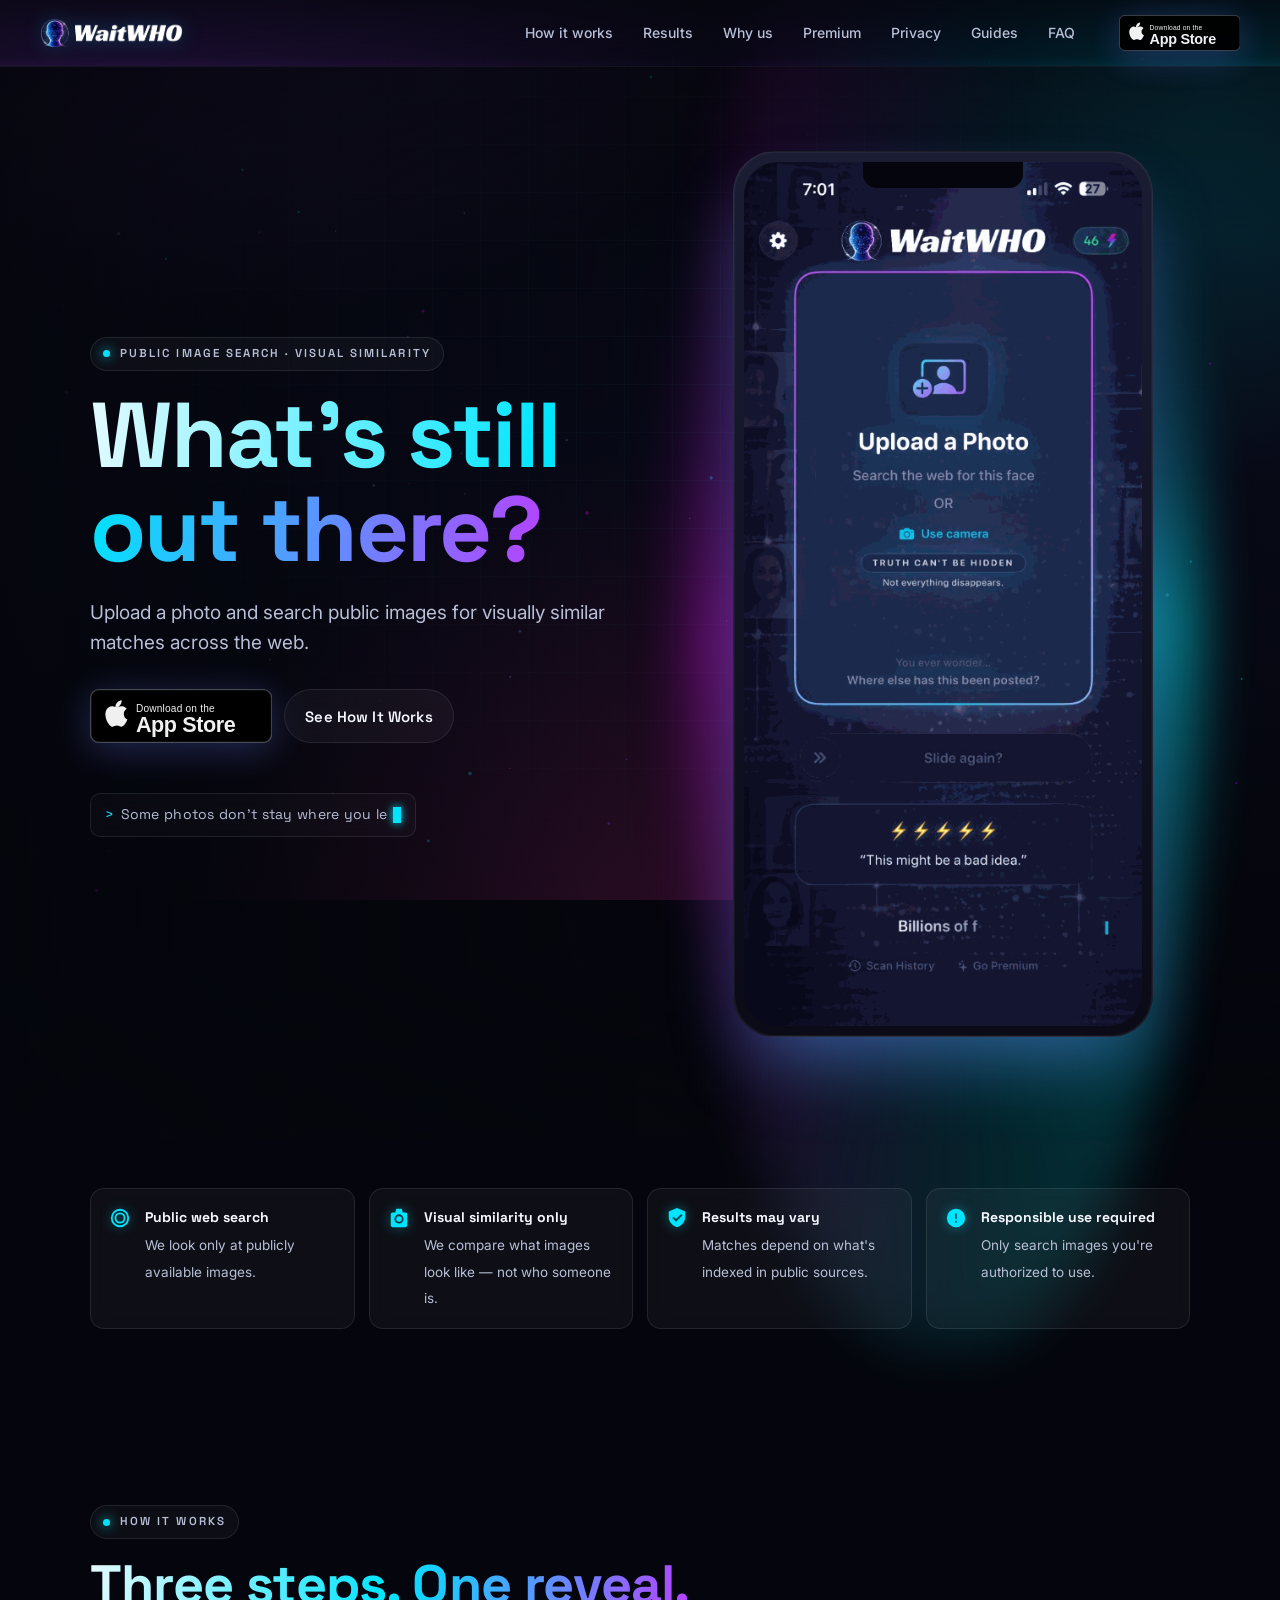
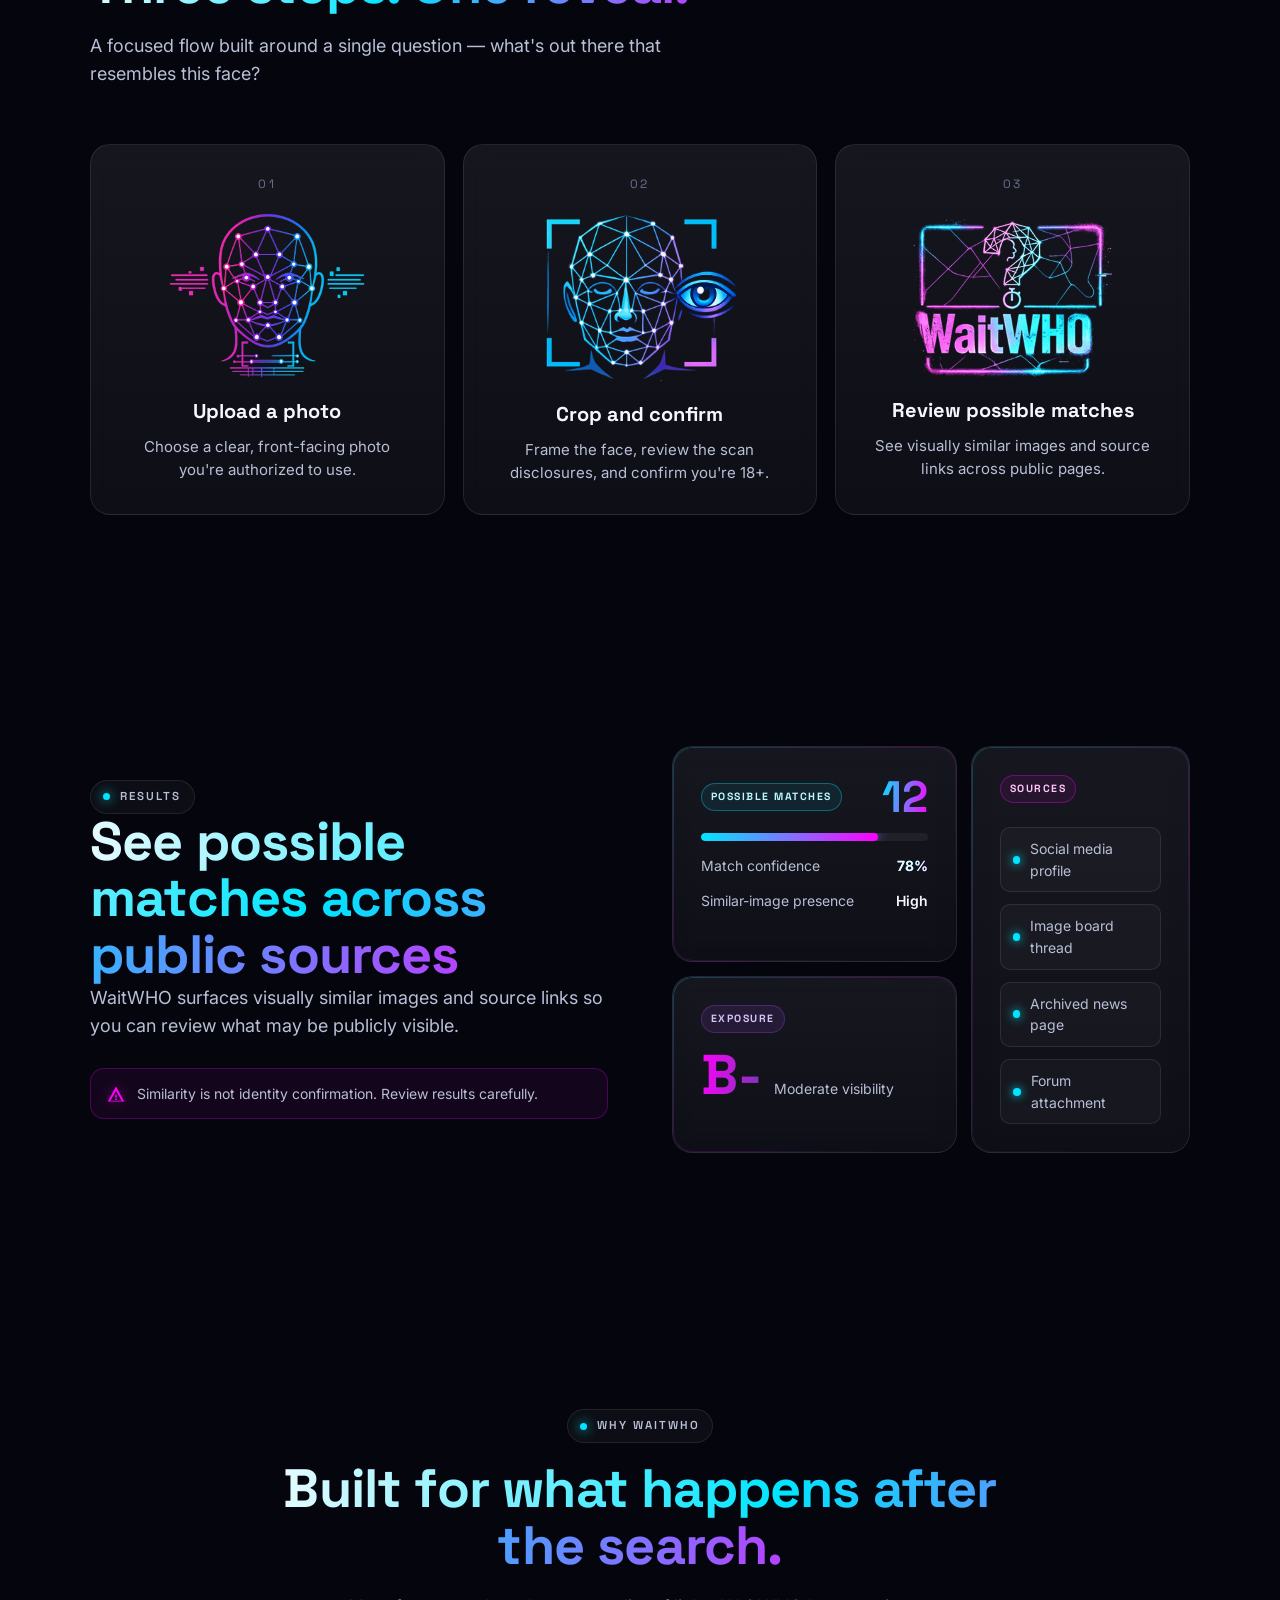
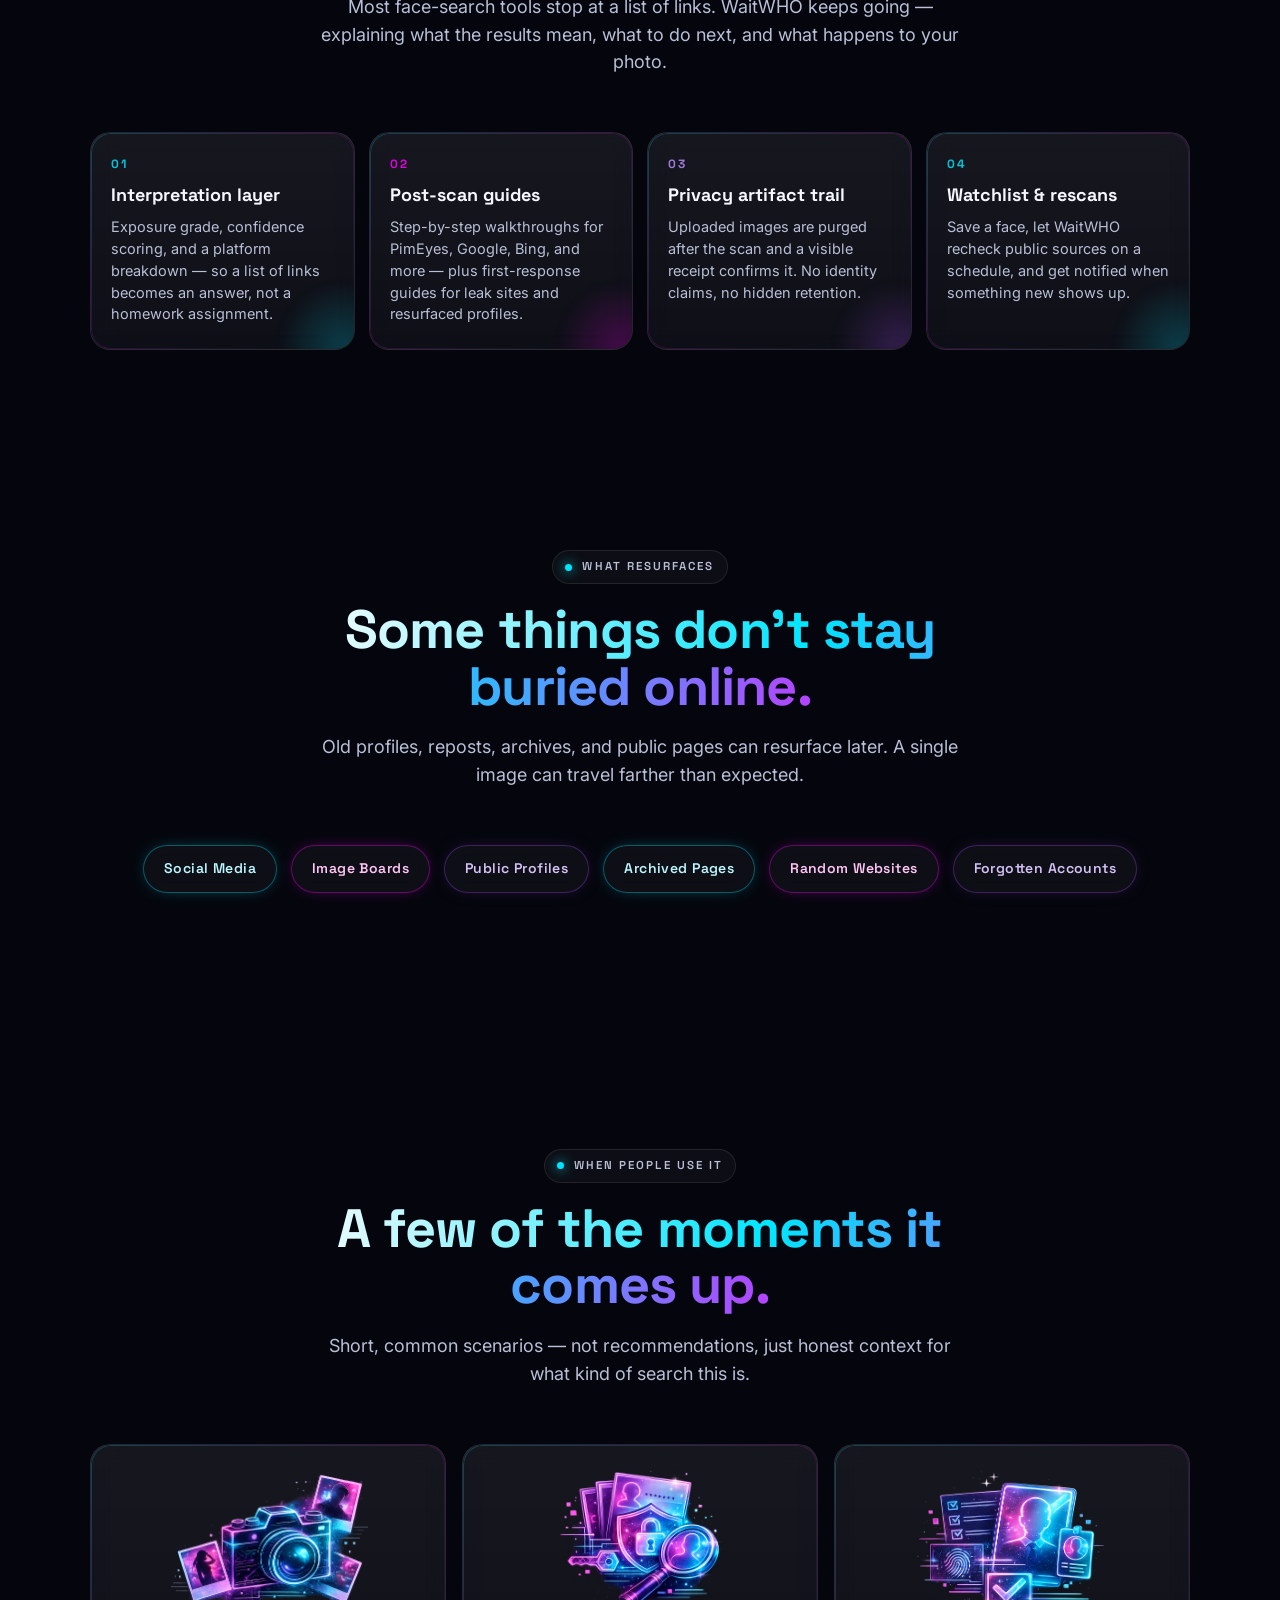
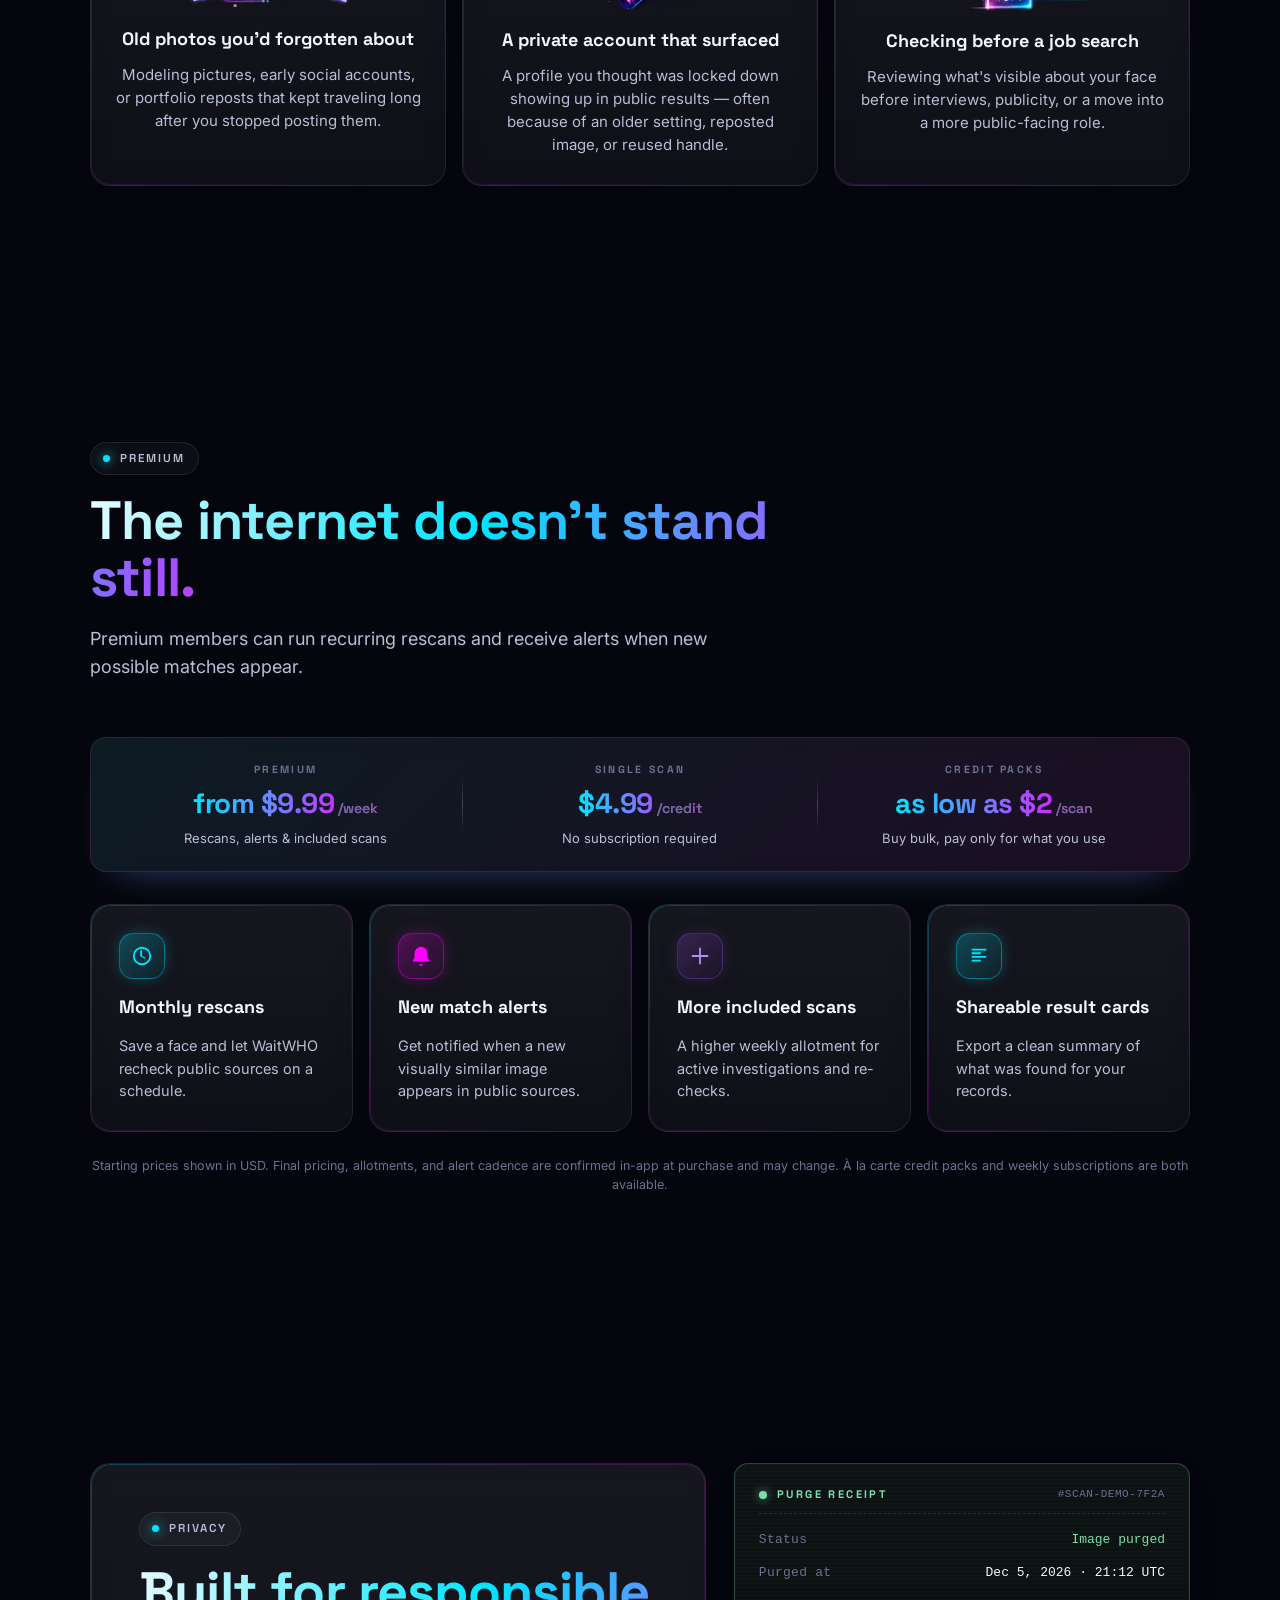
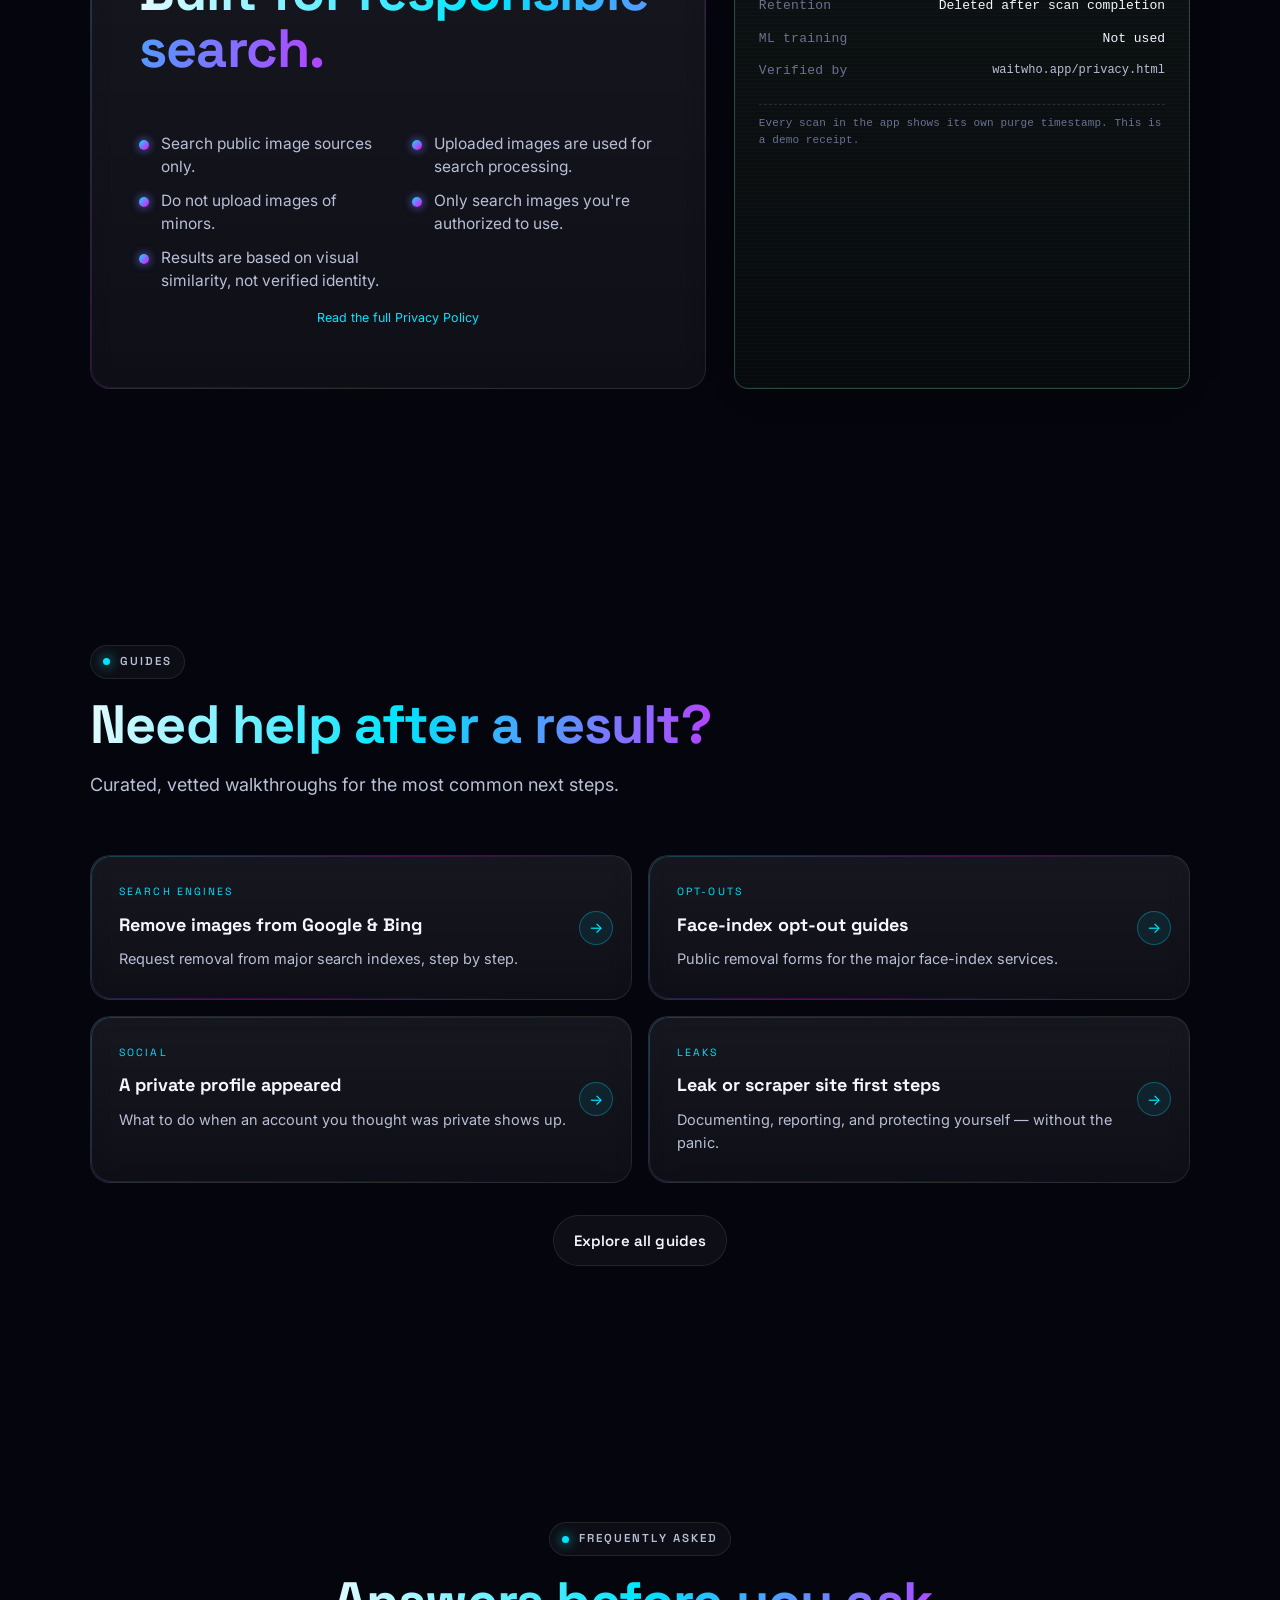
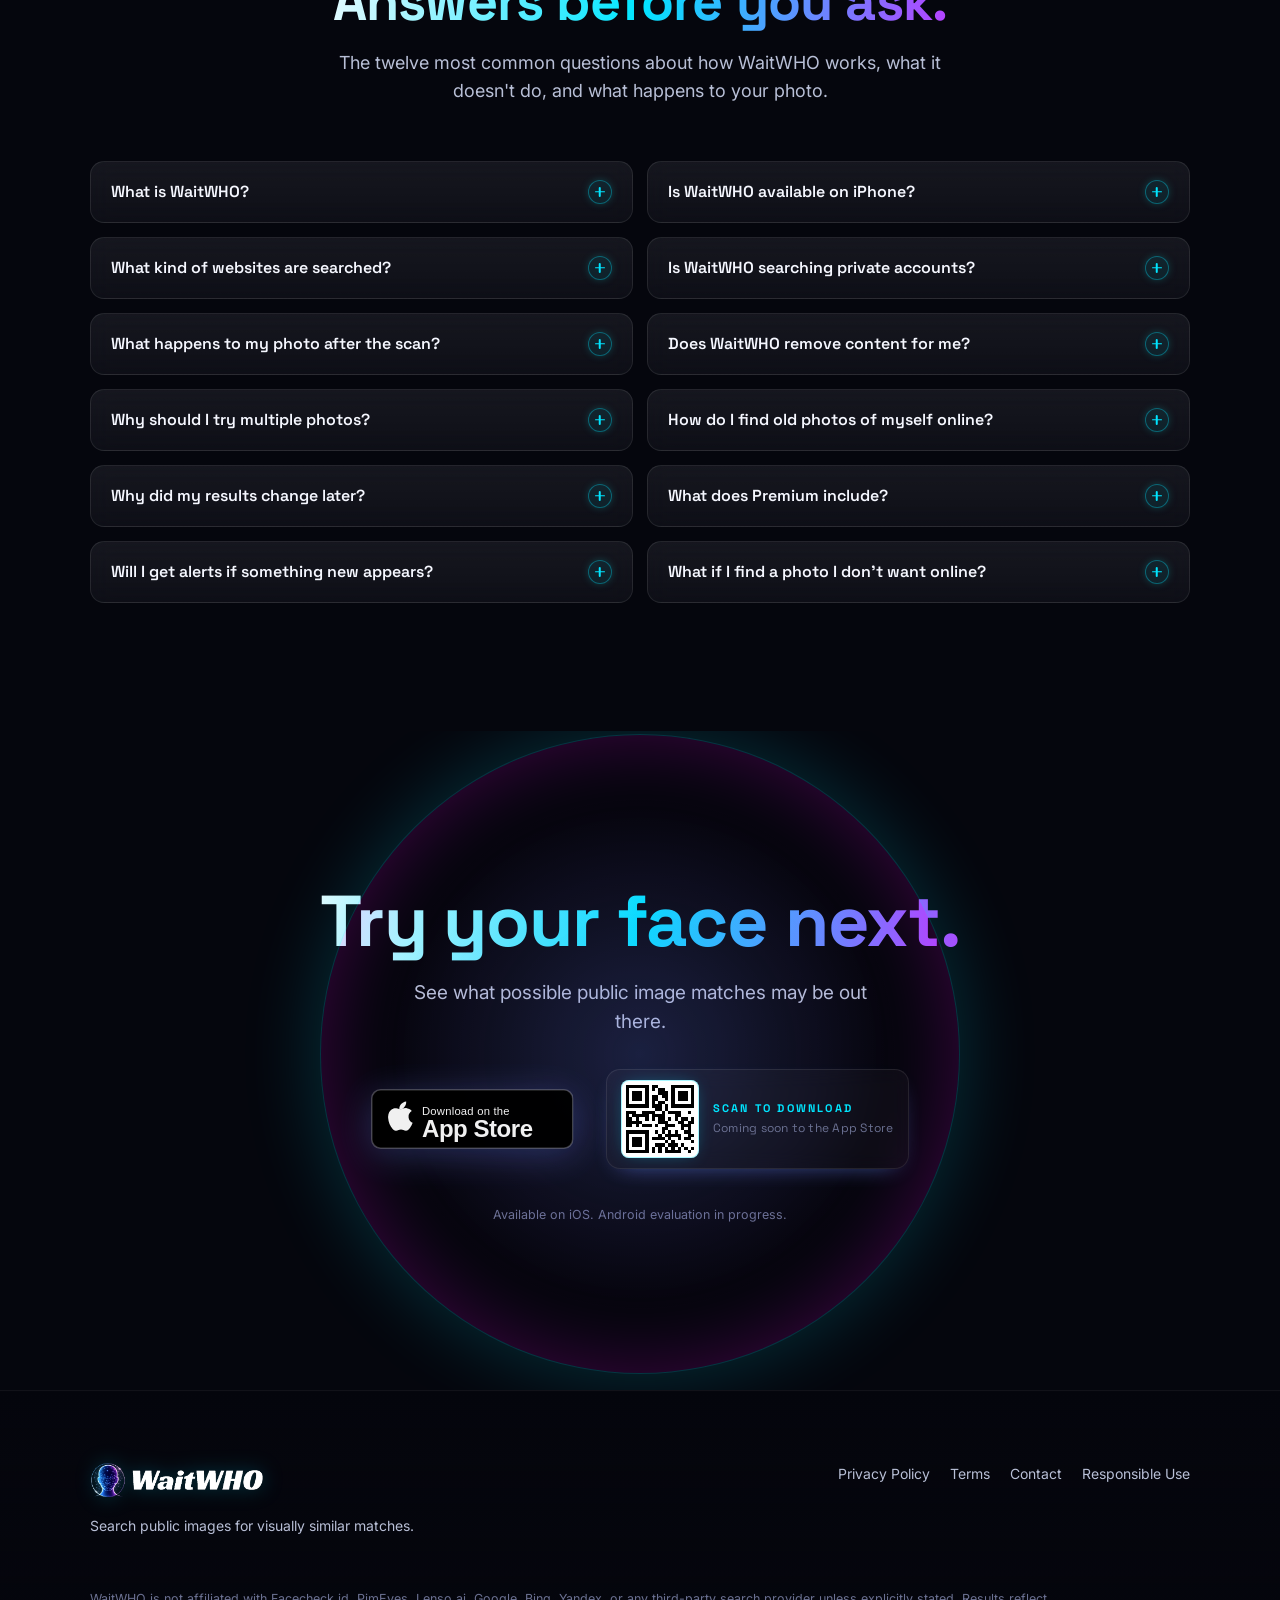
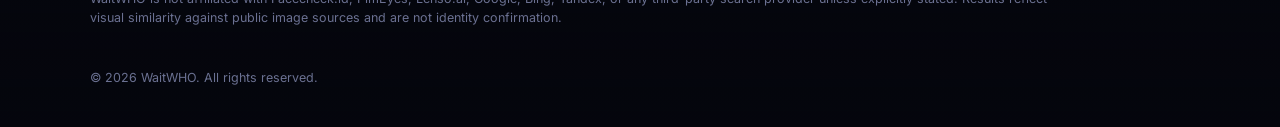
==== commit 27454ba7: "Update index.html" ====
--- a/index.html
+++ b/index.html
@@ -598,7 +598,7 @@
                     <div class="price-band__divider" aria-hidden="true"></div>
                     <div class="price-band__item">
                         <span class="price-band__eyebrow">Credit packs</span>
-                        <span class="price-band__price">as low as $1.49<span class="price-band__unit">/scan</span></span>
+                        <span class="price-band__price">as low as $2<span class="price-band__unit">/scan</span></span>
                         <span class="price-band__note">Buy bulk, pay only for what you use</span>
                     </div>
                 </div>
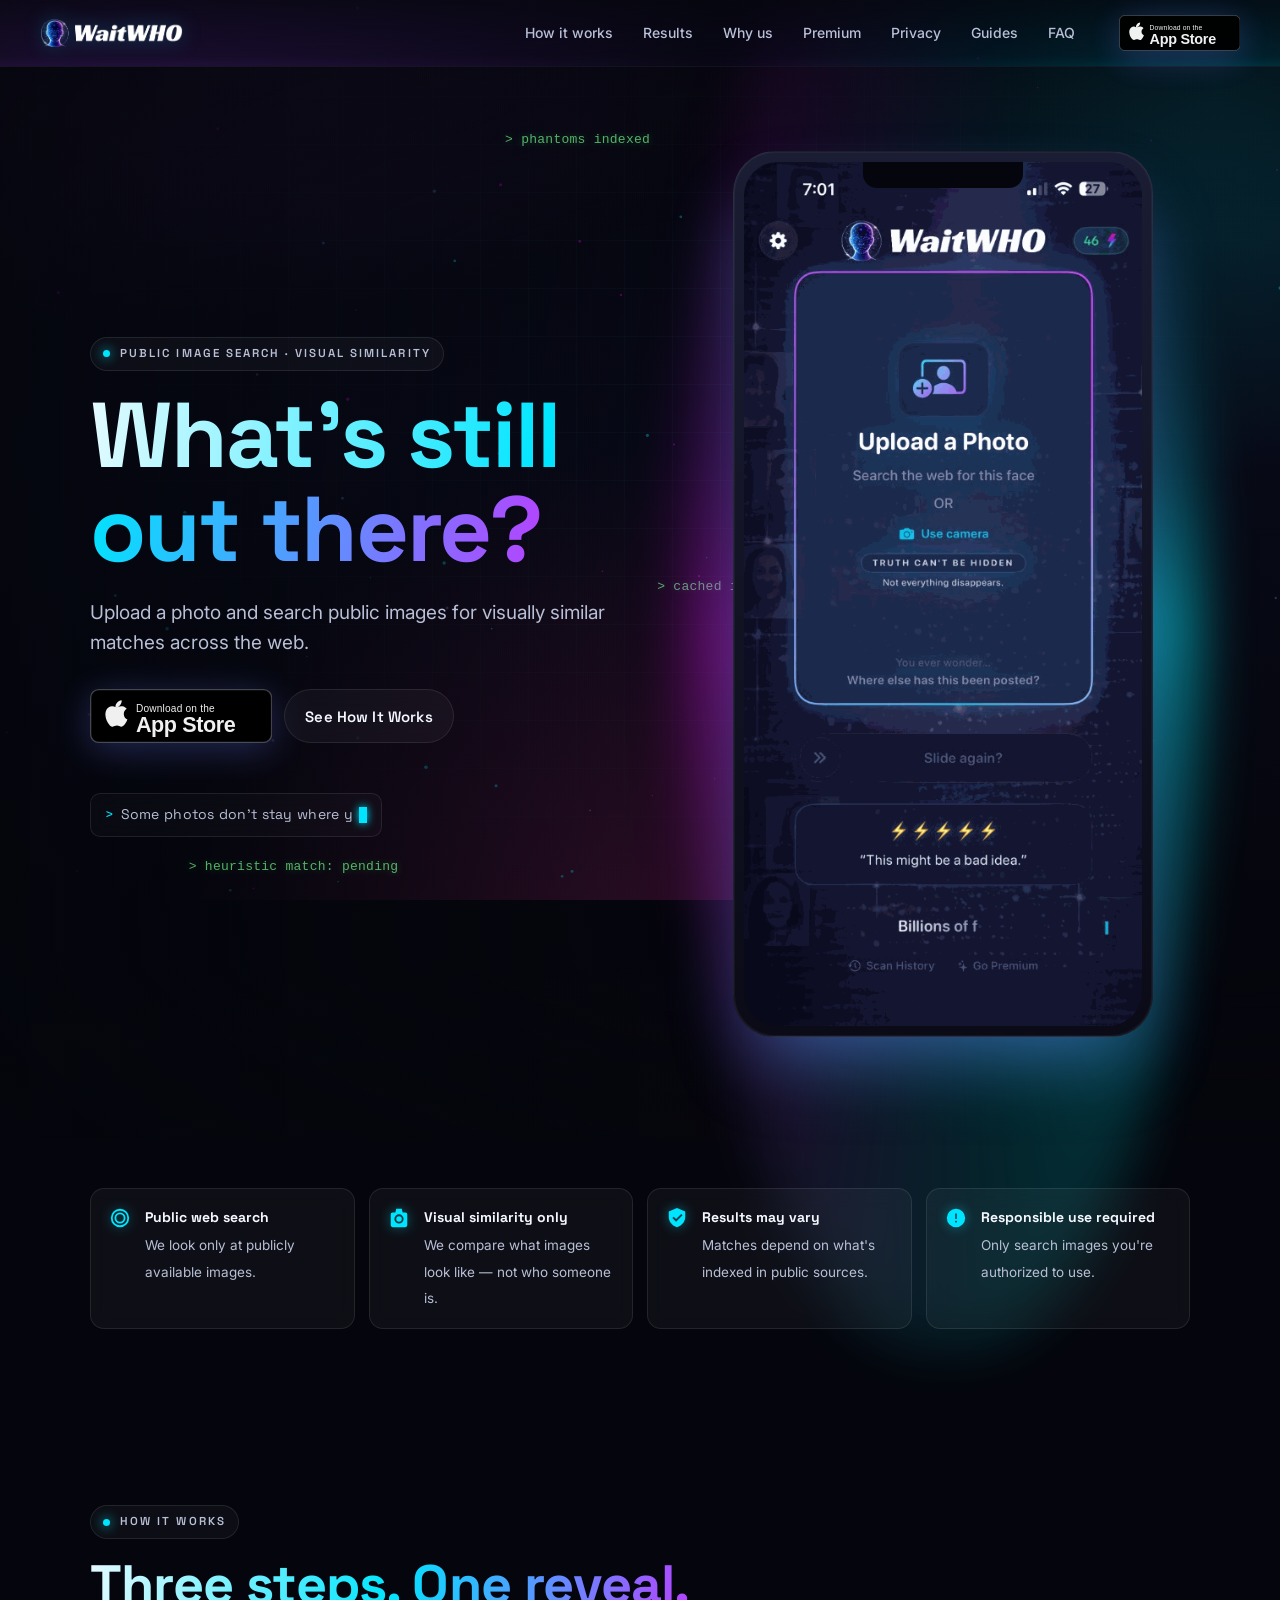
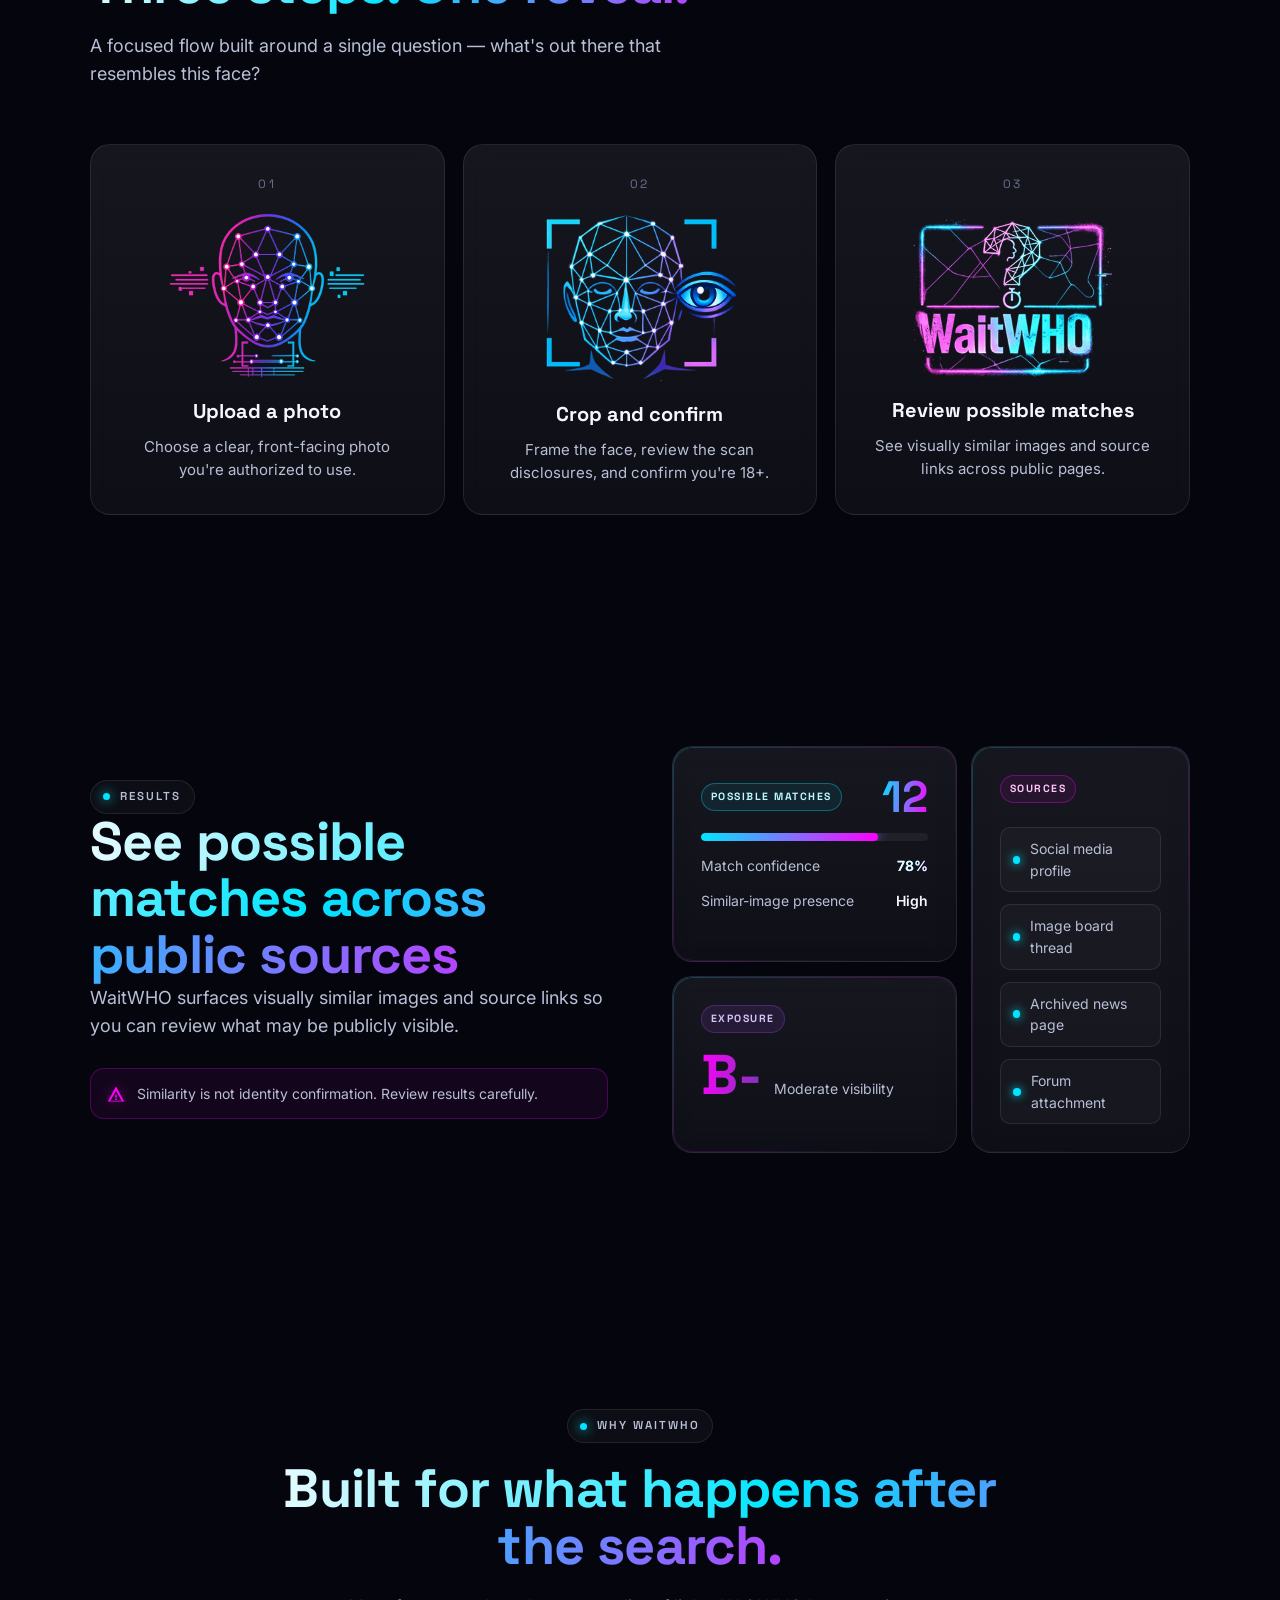
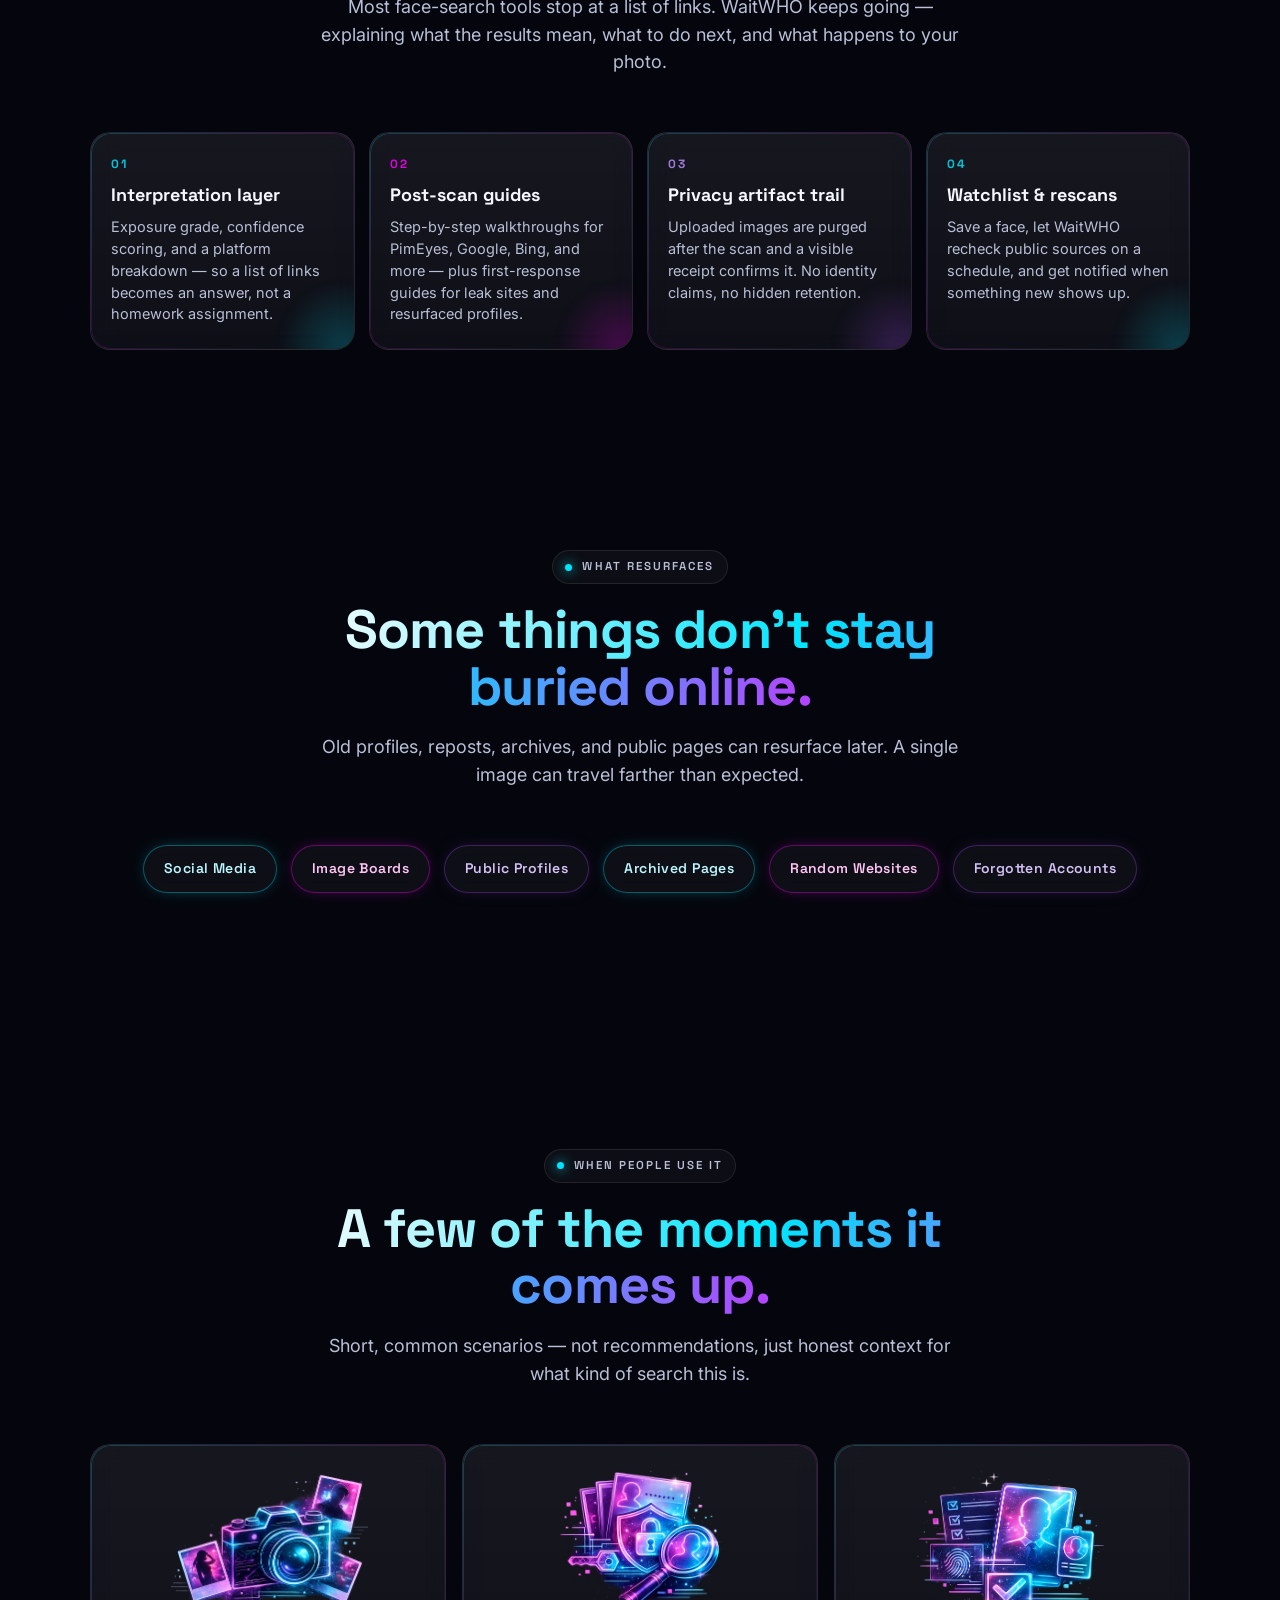
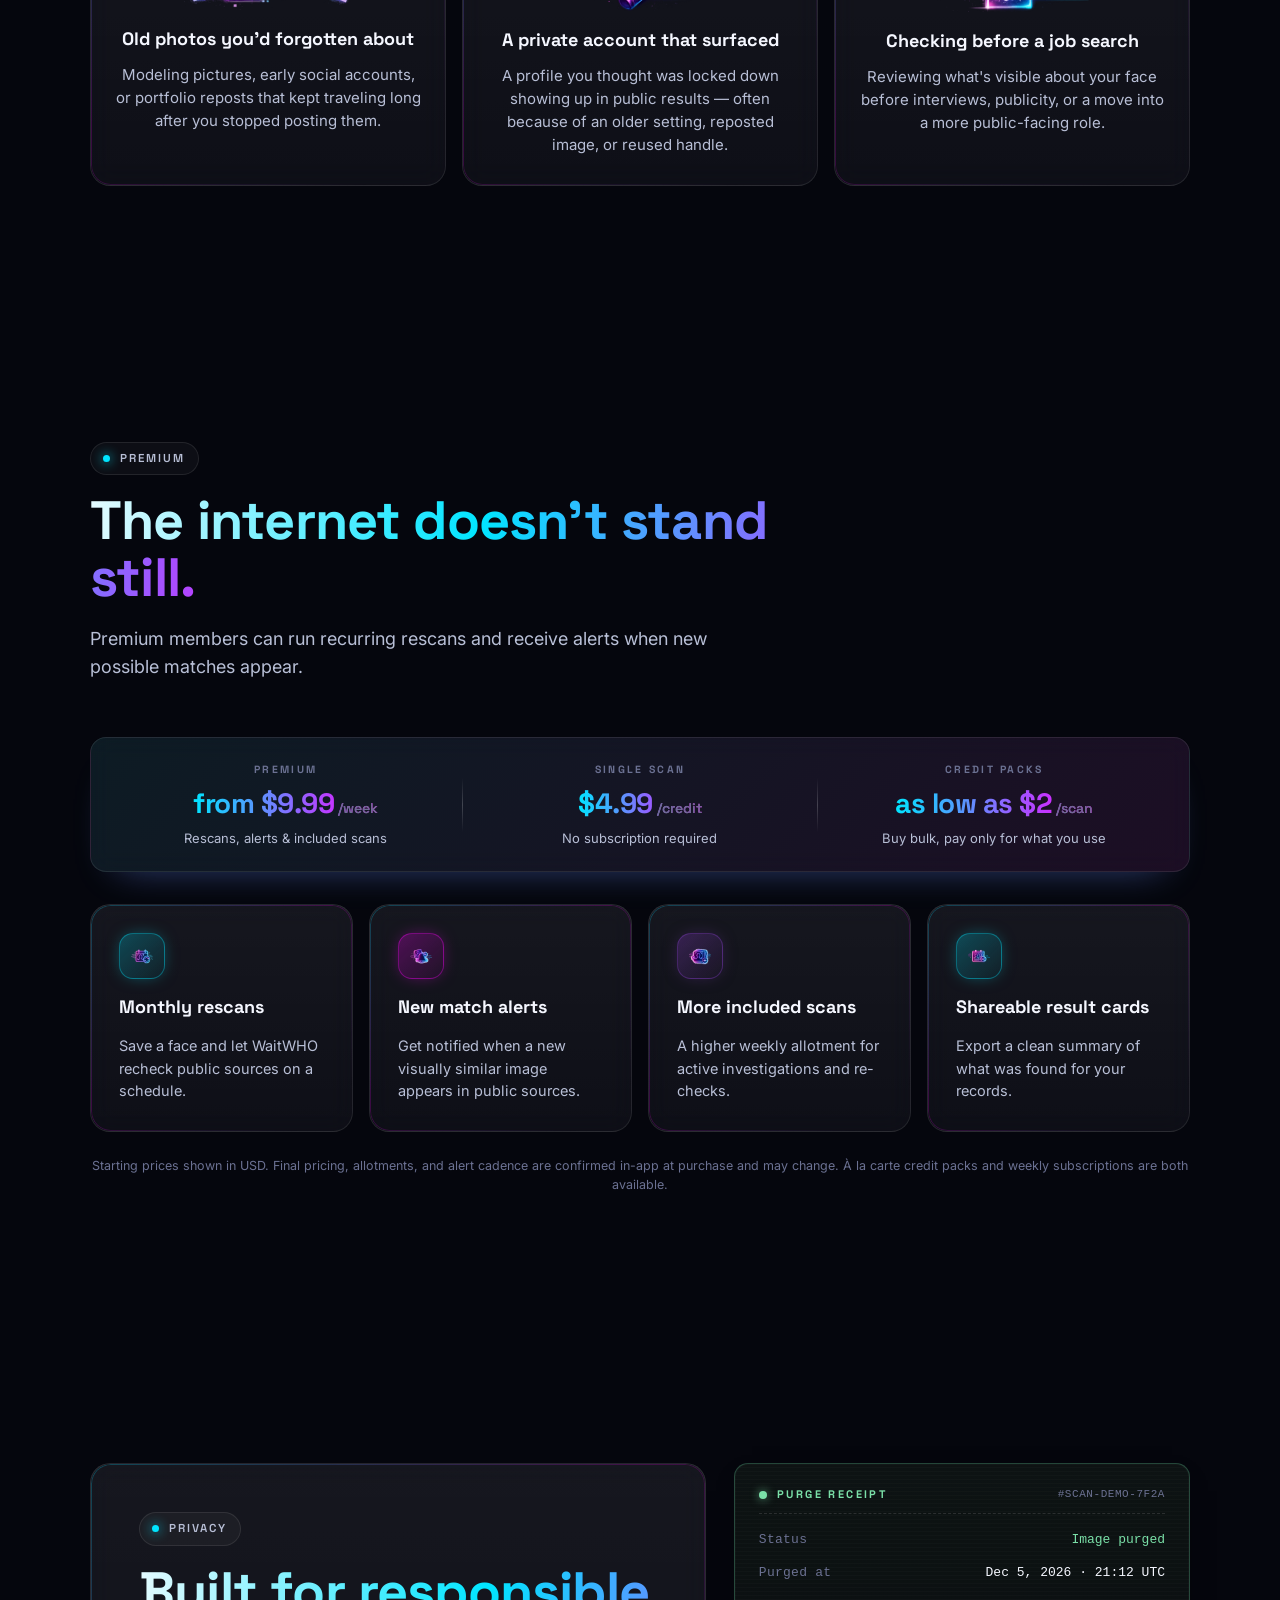
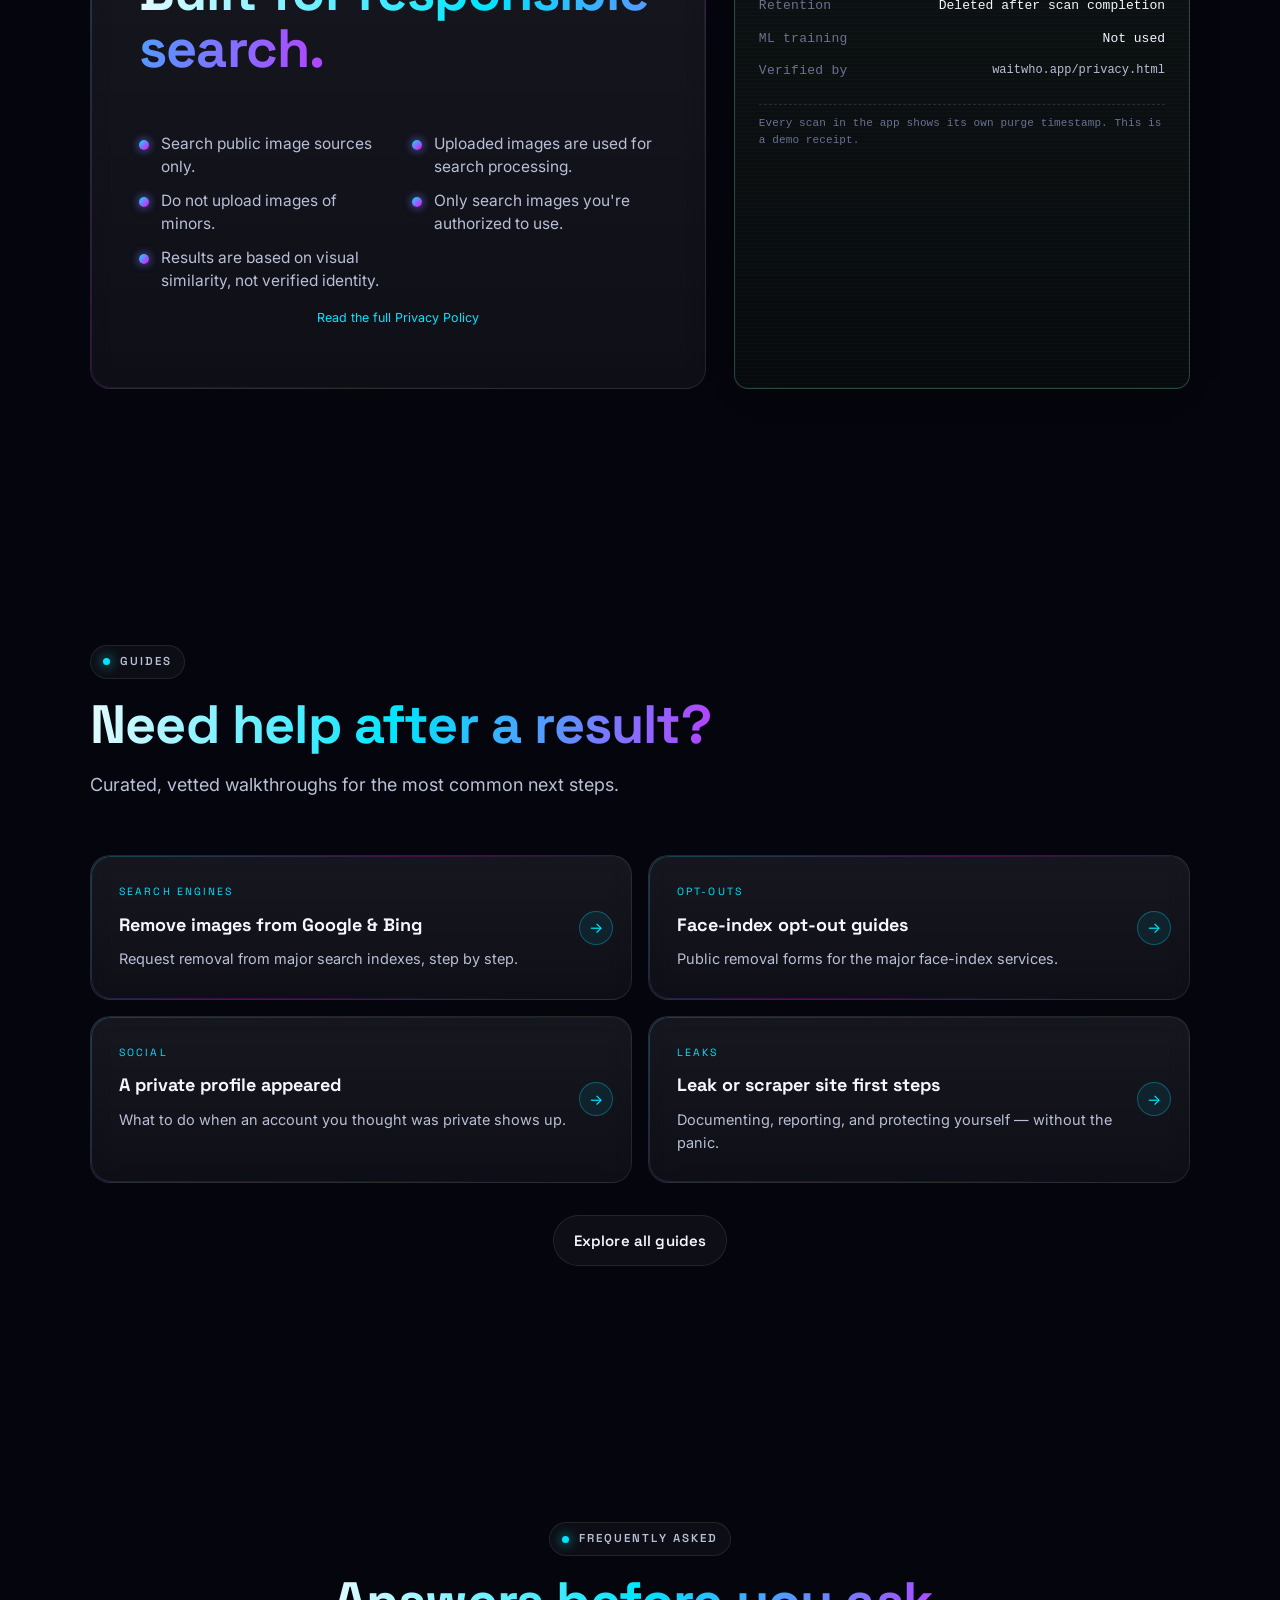
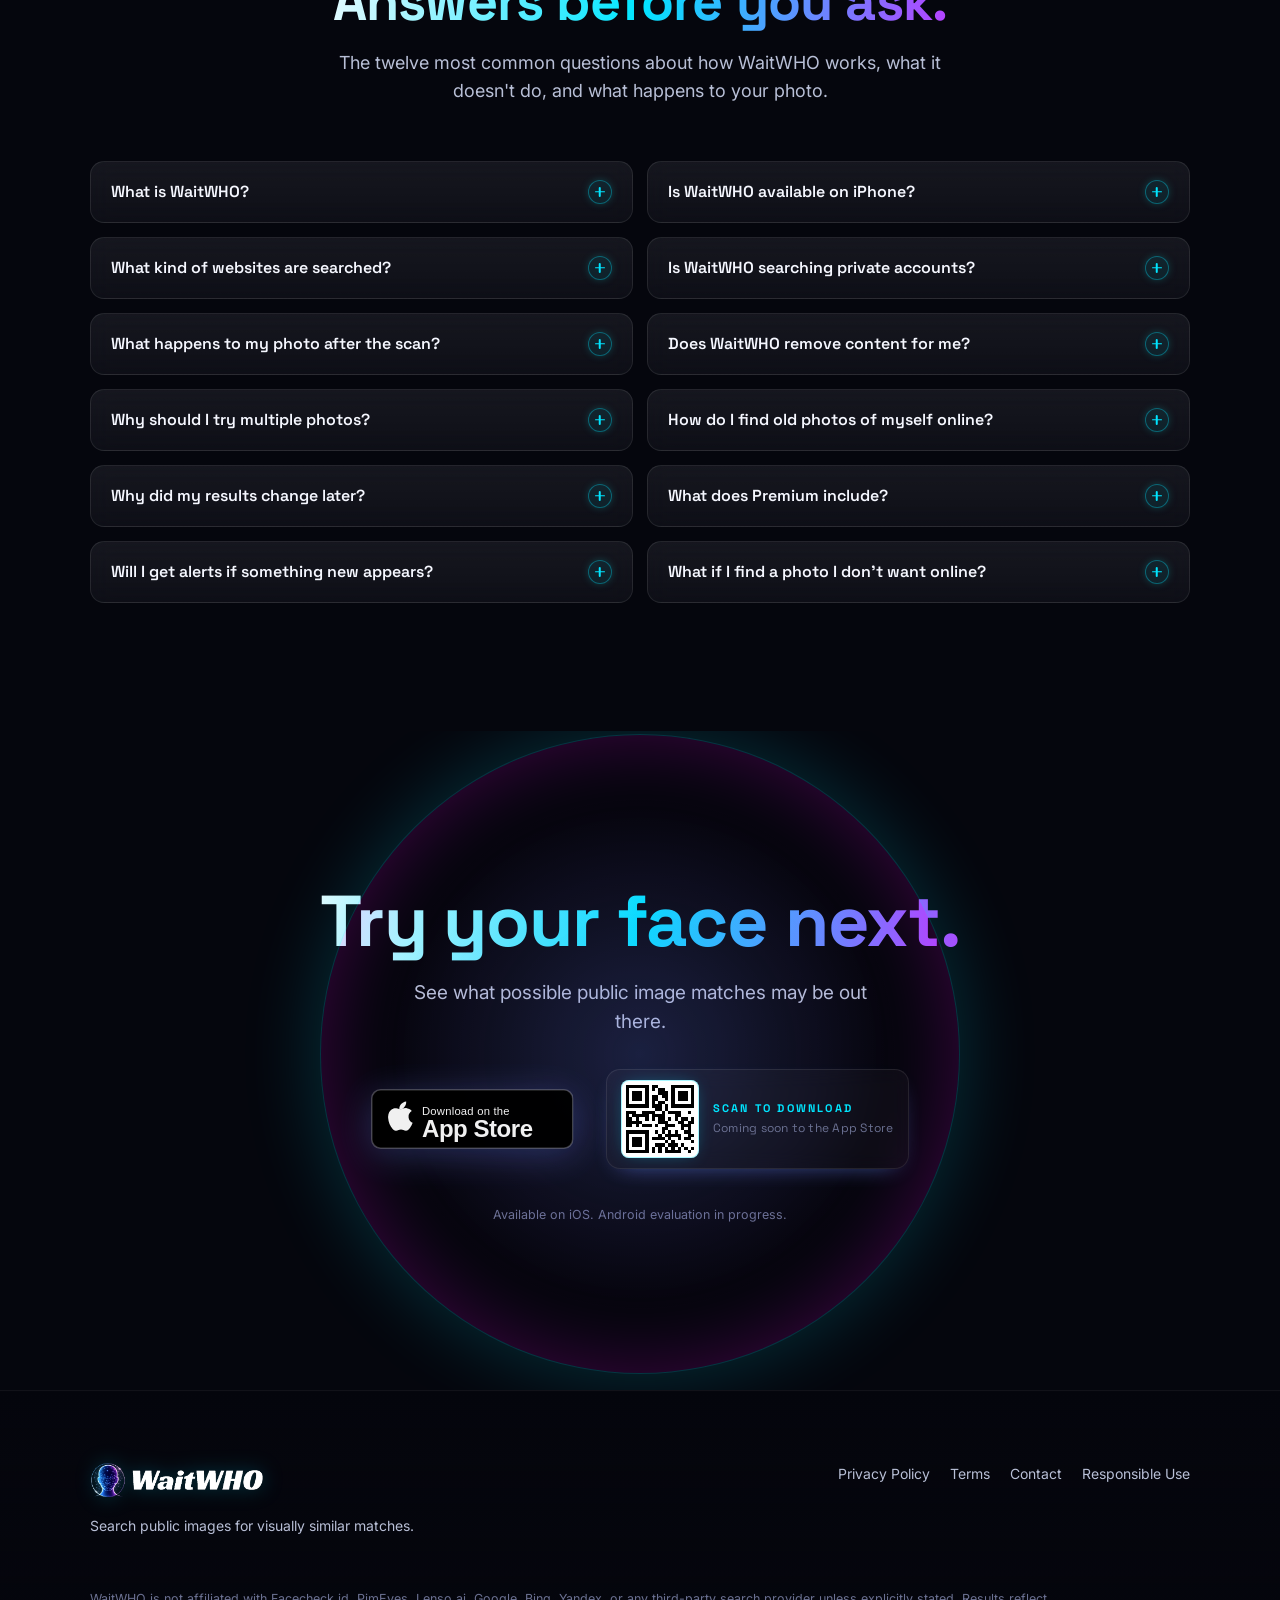
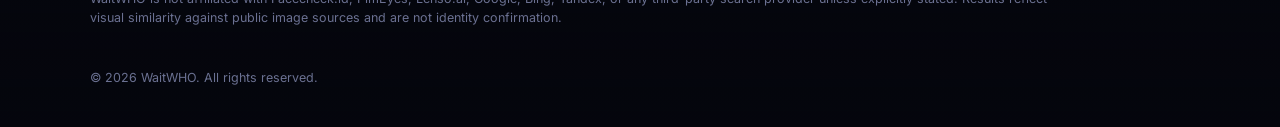
==== commit f373d90b: "update" ====
--- a/index.html
+++ b/index.html
@@ -27,7 +27,7 @@
     <link rel="preconnect" href="https://fonts.gstatic.com" crossorigin />
     <link rel="stylesheet" href="https://fonts.googleapis.com/css2?family=Inter:wght@400;500;600;700;800&family=Space+Grotesk:wght@500;600;700&display=swap" />
 
-    <link rel="stylesheet" href="styles.css?v=30" />
+    <link rel="stylesheet" href="styles.css?v=31" />
 
     <!-- FAQPage structured data — eligible for rich results in Google.
          Keep copy in sync with the <section id="faq"> block below. -->
@@ -605,29 +605,29 @@
 
                 <div class="feature-grid">
                     <article class="glass-card feature reveal">
-                        <div class="feature__icon feature__icon--cyan">
-                            <svg viewBox="0 0 24 24" aria-hidden="true"><path fill="currentColor" d="M12 6v6l4 2-1 1-5-3V6Zm0-4a10 10 0 1 0 10 10 10 10 0 0 0-10-10Zm0 18a8 8 0 1 1 0-16 8 8 0 0 1 0 16Z"/></svg>
+                        <div class="feature__icon feature__icon--cyan" aria-hidden="true">
+                            <img src="assets/icon1.png" alt="">
                         </div>
                         <h3>Monthly rescans</h3>
                         <p>Save a face and let WaitWHO recheck public sources on a schedule.</p>
                     </article>
                     <article class="glass-card feature reveal">
-                        <div class="feature__icon feature__icon--magenta">
-                            <svg viewBox="0 0 24 24" aria-hidden="true"><path fill="currentColor" d="M12 2a7 7 0 0 0-7 7v5l-2 3v1h18v-1l-2-3V9a7 7 0 0 0-7-7Zm-2 19h4a2 2 0 0 1-4 0Z"/></svg>
+                        <div class="feature__icon feature__icon--magenta" aria-hidden="true">
+                            <img src="assets/icon2.png" alt="">
                         </div>
                         <h3>New match alerts</h3>
                         <p>Get notified when a new visually similar image appears in public sources.</p>
                     </article>
                     <article class="glass-card feature reveal">
-                        <div class="feature__icon feature__icon--purple">
-                            <svg viewBox="0 0 24 24" aria-hidden="true"><path fill="currentColor" d="M13 3h-2v8H3v2h8v8h2v-8h8v-2h-8Z"/></svg>
+                        <div class="feature__icon feature__icon--purple" aria-hidden="true">
+                            <img src="assets/icon3.png" alt="">
                         </div>
                         <h3>More included scans</h3>
                         <p>A higher weekly allotment for active investigations and re-checks.</p>
                     </article>
                     <article class="glass-card feature reveal">
-                        <div class="feature__icon feature__icon--cyan">
-                            <svg viewBox="0 0 24 24" aria-hidden="true"><path fill="currentColor" d="M4 4h16v2H4Zm0 4h10v2H4Zm0 4h16v2H4Zm0 4h10v2H4Z"/></svg>
+                        <div class="feature__icon feature__icon--cyan" aria-hidden="true">
+                            <img src="assets/icon4.png" alt="">
                         </div>
                         <h3>Shareable result cards</h3>
                         <p>Export a clean summary of what was found for your records.</p>
--- a/styles.css
+++ b/styles.css
@@ -1452,6 +1452,12 @@
     color: #fff;
 }
 .feature__icon svg { width: 22px; height: 22px; }
+.feature__icon img {
+    width: 22px;
+    height: 22px;
+    object-fit: contain;
+    display: block;
+}
 .feature__icon--cyan    { background: linear-gradient(135deg, rgba(0, 229, 255, .25), rgba(0, 229, 255, .05)); border: 1px solid rgba(0, 229, 255, .35); box-shadow: 0 0 18px -6px rgba(0, 229, 255, .55); color: var(--neon-cyan); }
 .feature__icon--magenta { background: linear-gradient(135deg, rgba(255, 0, 255, .25), rgba(255, 0, 255, .05)); border: 1px solid rgba(255, 0, 255, .35); box-shadow: 0 0 18px -6px rgba(255, 0, 255, .55); color: var(--neon-magenta); }
 .feature__icon--purple  { background: linear-gradient(135deg, rgba(119, 57, 177, .35), rgba(119, 57, 177, .05)); border: 1px solid rgba(119, 57, 177, .45); box-shadow: 0 0 18px -6px rgba(119, 57, 177, .55); color: #B78CFA; }
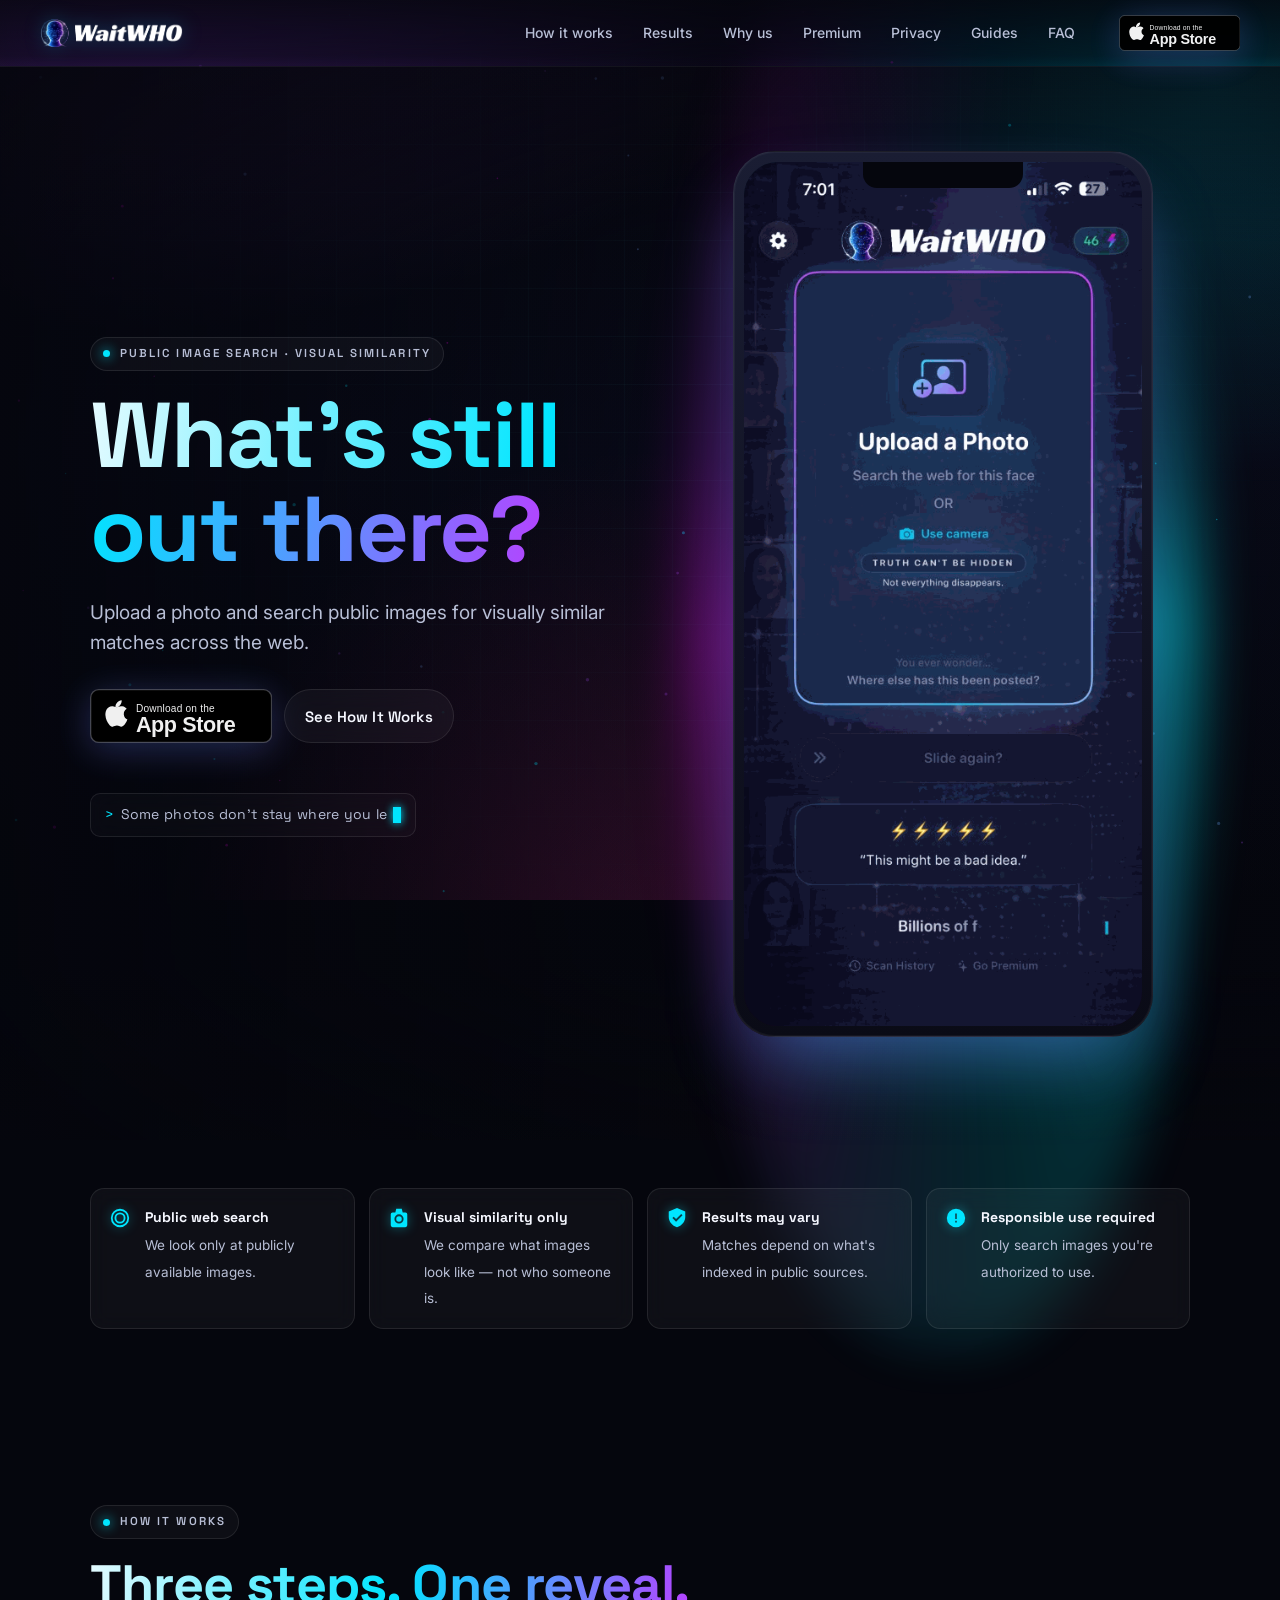
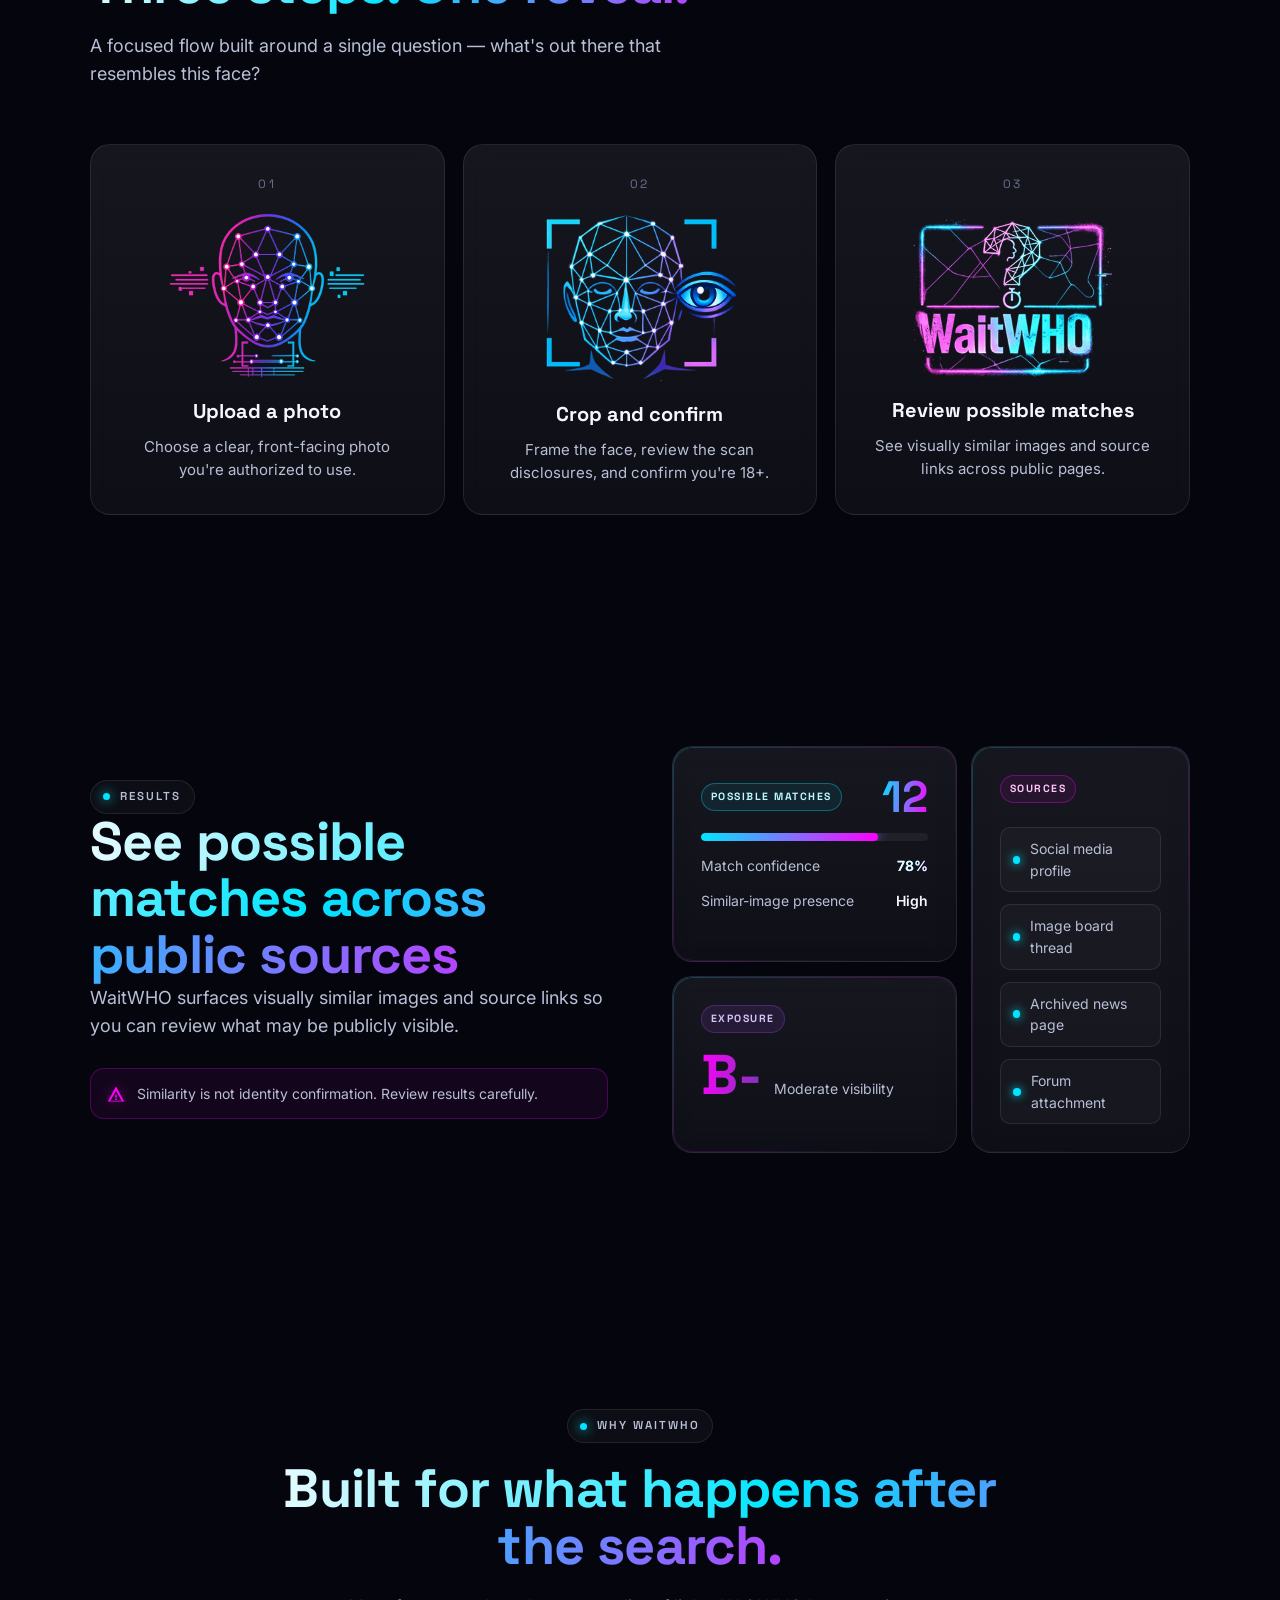
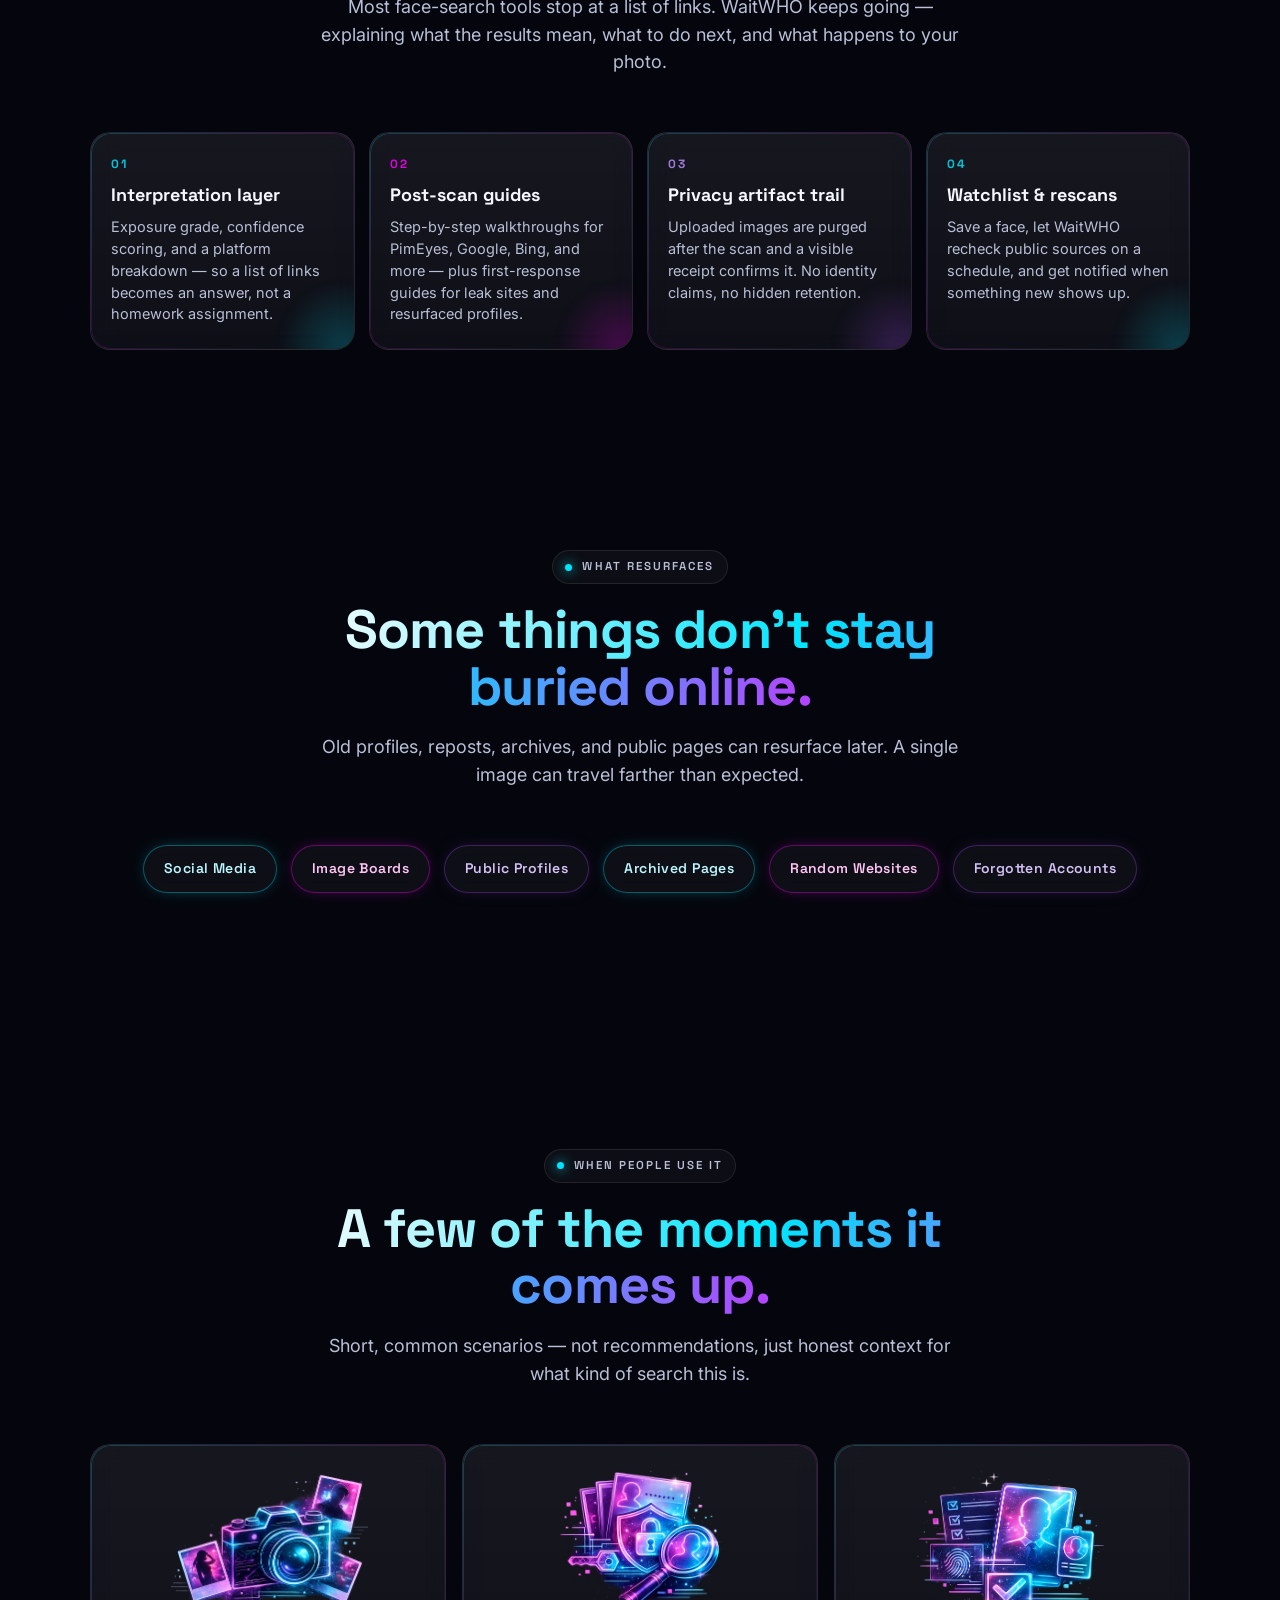
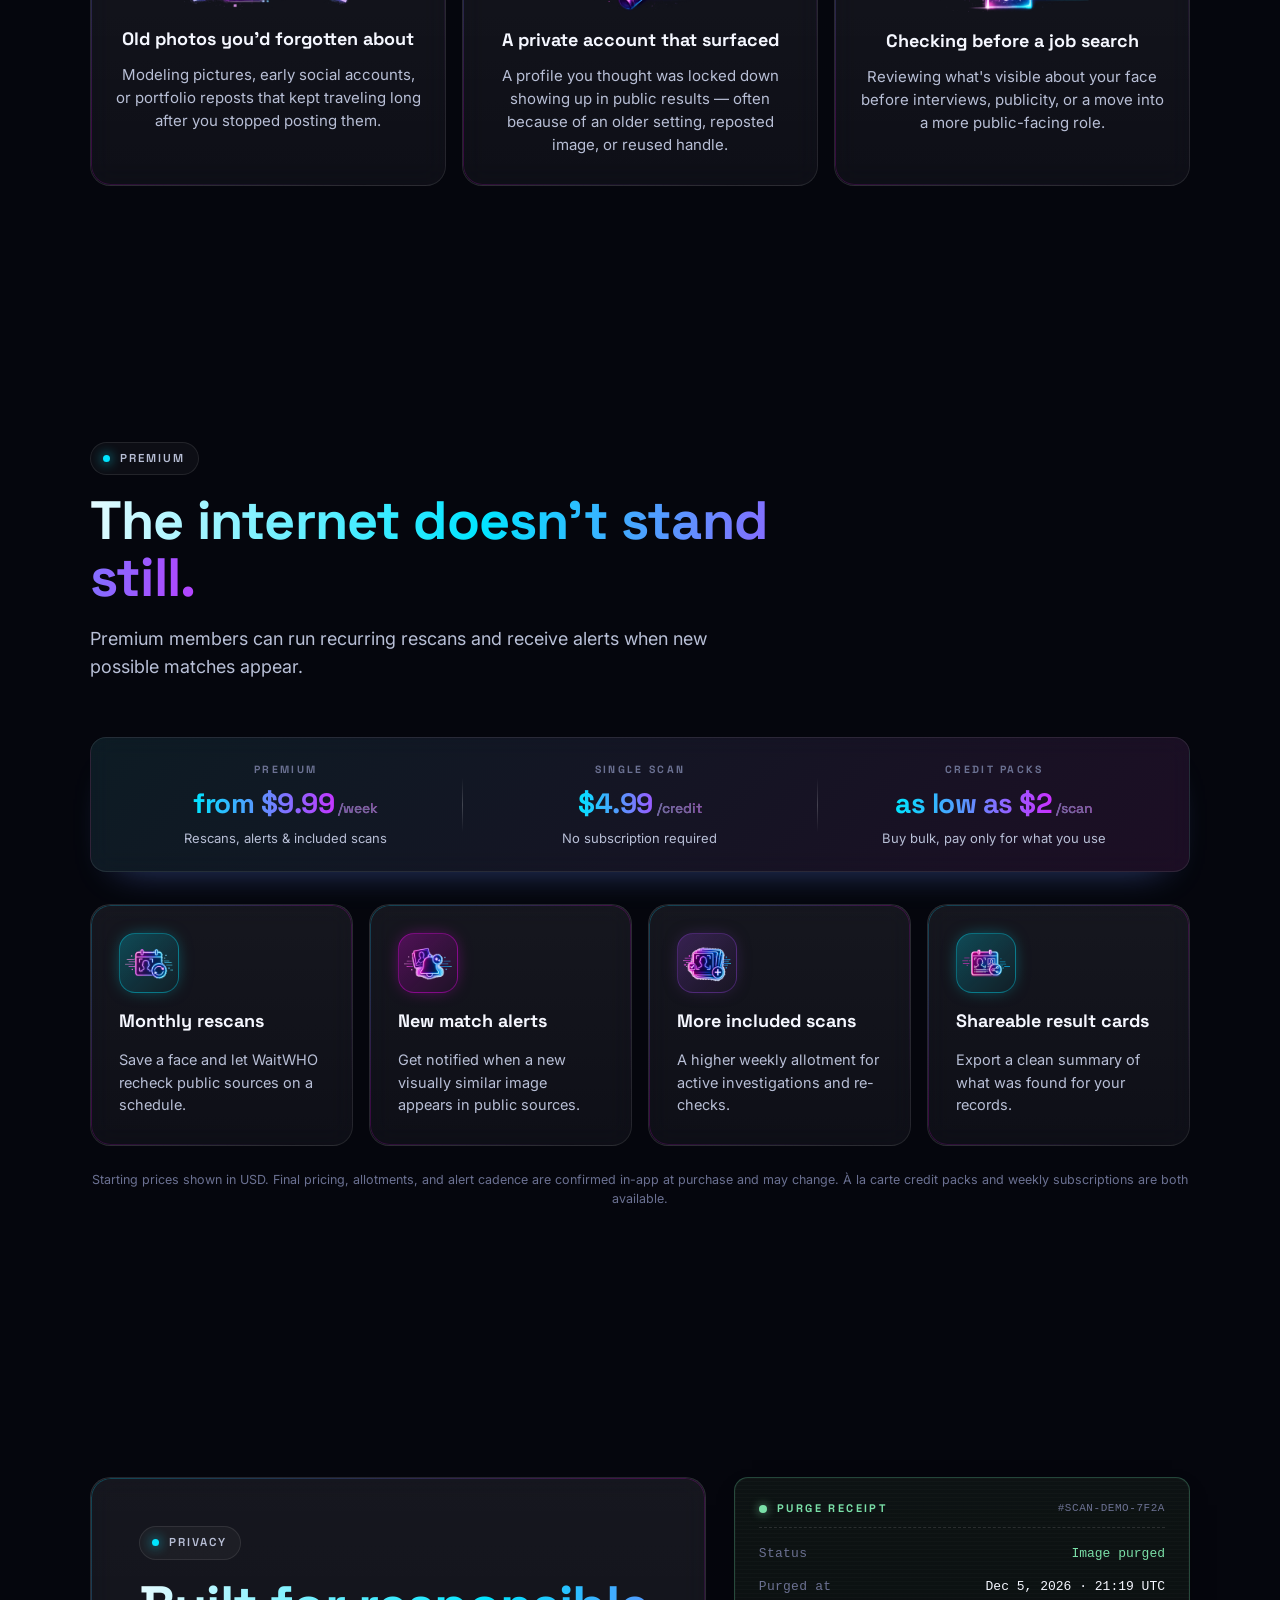
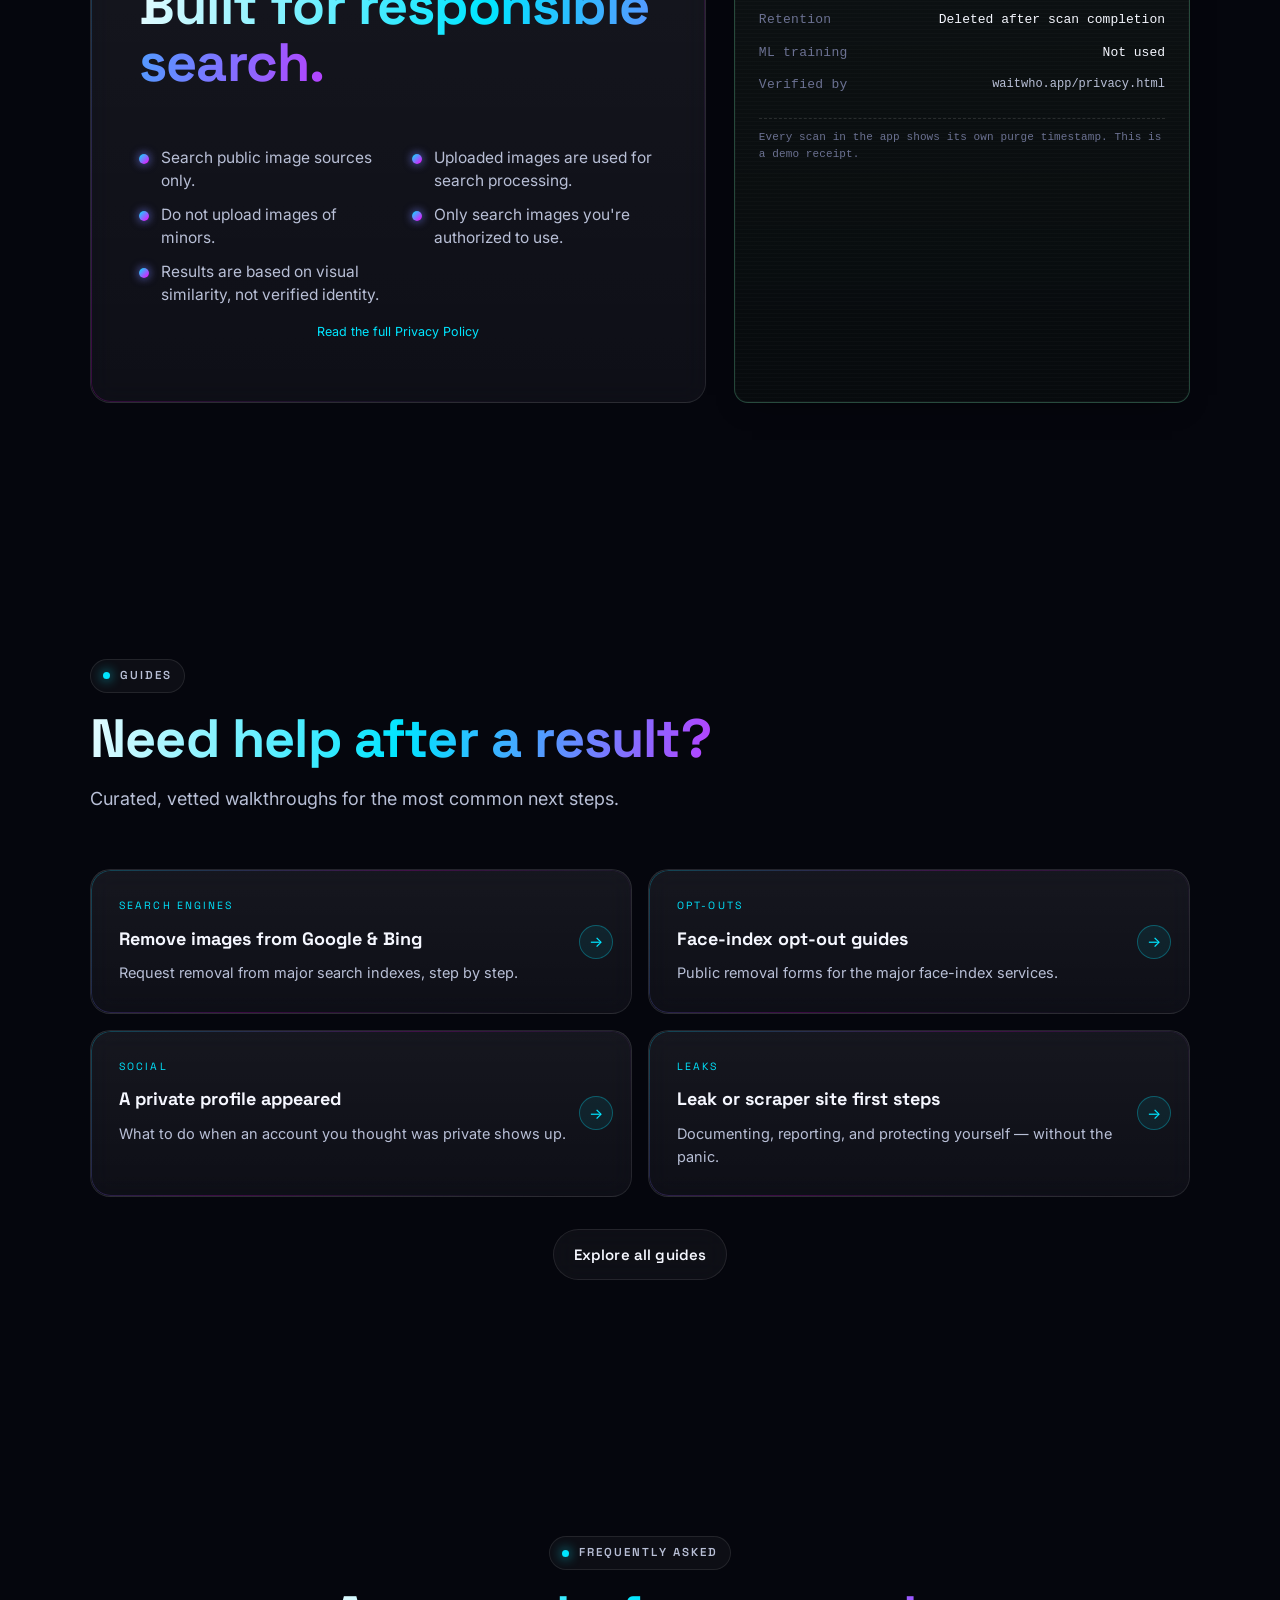
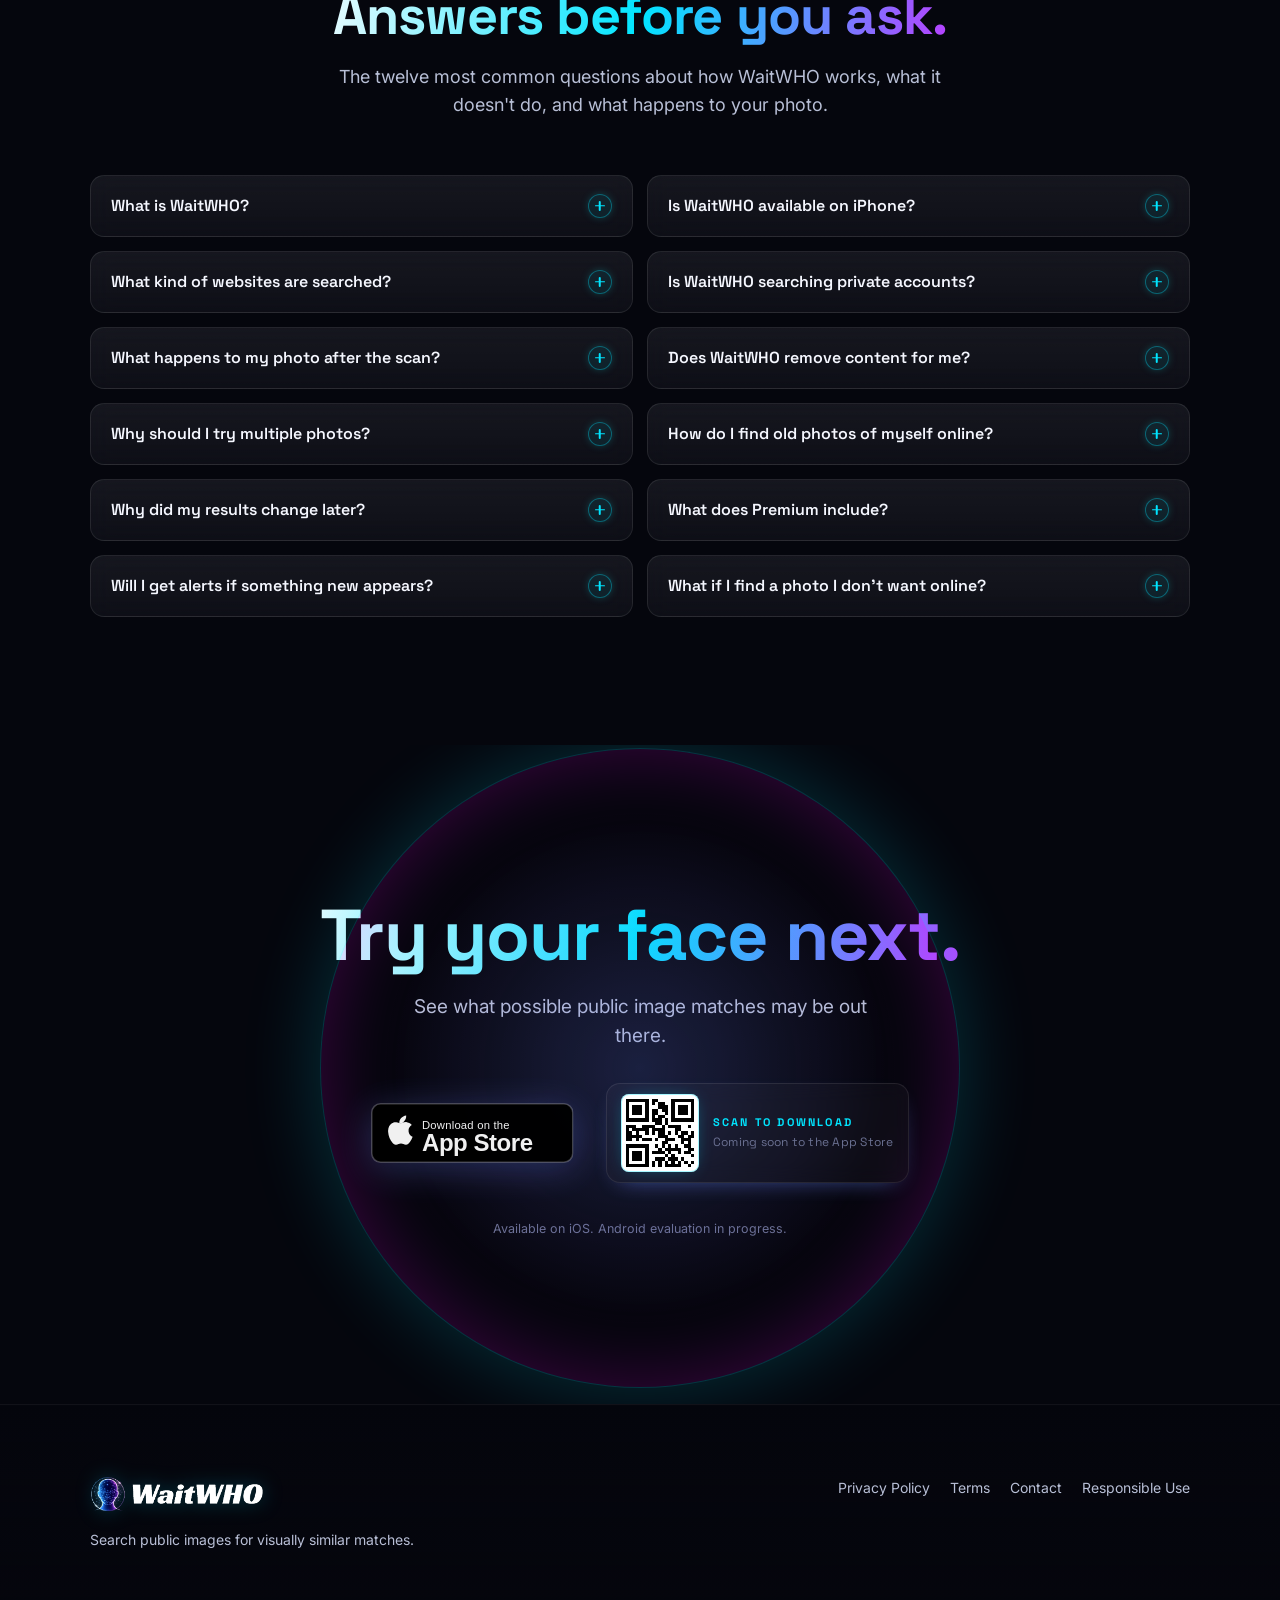
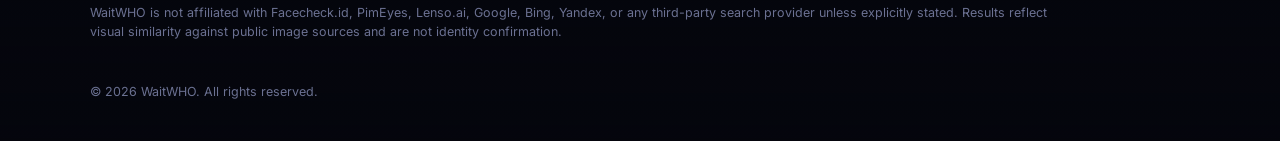
==== commit 372c30e8: "update" ====
--- a/index.html
+++ b/index.html
@@ -27,7 +27,7 @@
     <link rel="preconnect" href="https://fonts.gstatic.com" crossorigin />
     <link rel="stylesheet" href="https://fonts.googleapis.com/css2?family=Inter:wght@400;500;600;700;800&family=Space+Grotesk:wght@500;600;700&display=swap" />
 
-    <link rel="stylesheet" href="styles.css?v=31" />
+    <link rel="stylesheet" href="styles.css?v=32" />
 
     <!-- FAQPage structured data — eligible for rich results in Google.
          Keep copy in sync with the <section id="faq"> block below. -->
--- a/styles.css
+++ b/styles.css
@@ -1446,15 +1446,17 @@
     gap: 14px;
 }
 .feature__icon {
-    width: 46px; height: 46px;
-    display: grid; place-items: center;
-    border-radius: 14px;
+    width: 60px;
+    height: 60px;
+    display: grid;
+    place-items: center;
+    border-radius: 16px;
     color: #fff;
 }
-.feature__icon svg { width: 22px; height: 22px; }
+.feature__icon svg { width: 28px; height: 28px; }
 .feature__icon img {
-    width: 22px;
-    height: 22px;
+    width: 48px;
+    height: 48px;
     object-fit: contain;
     display: block;
 }
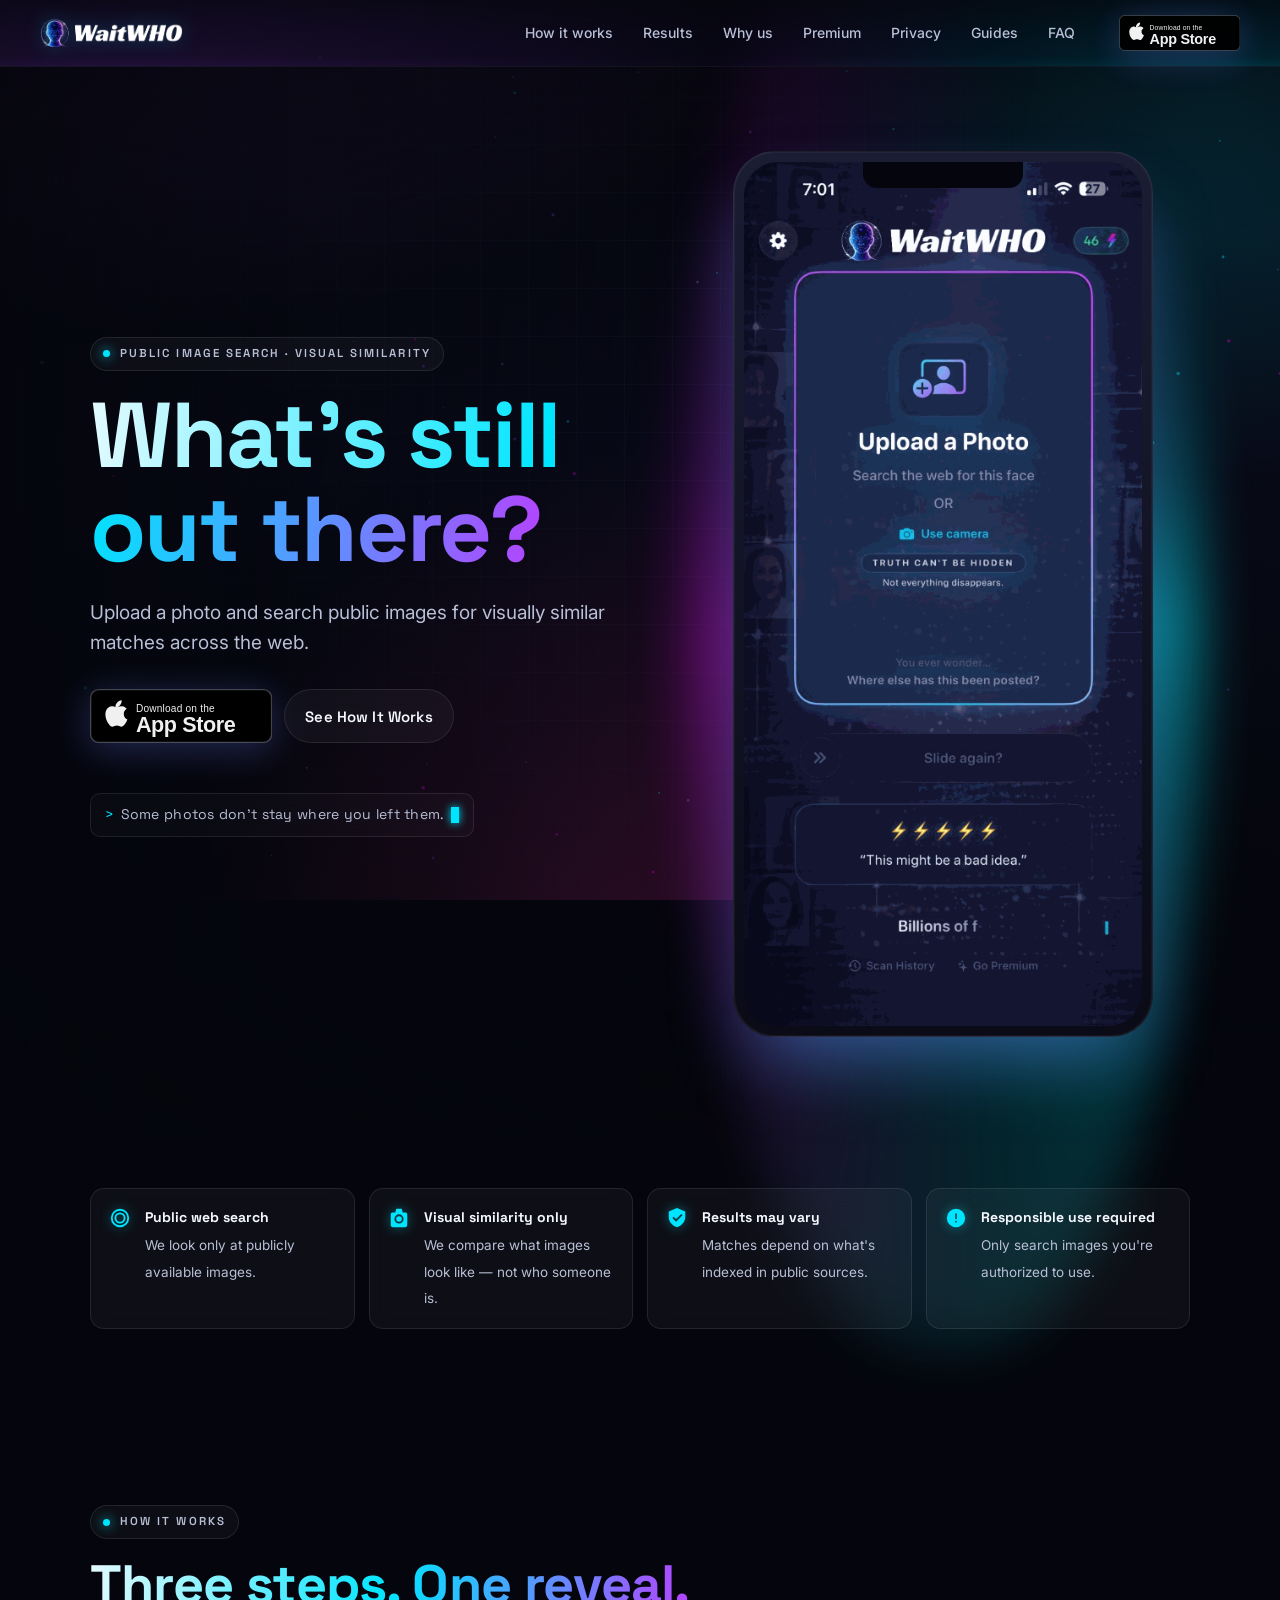
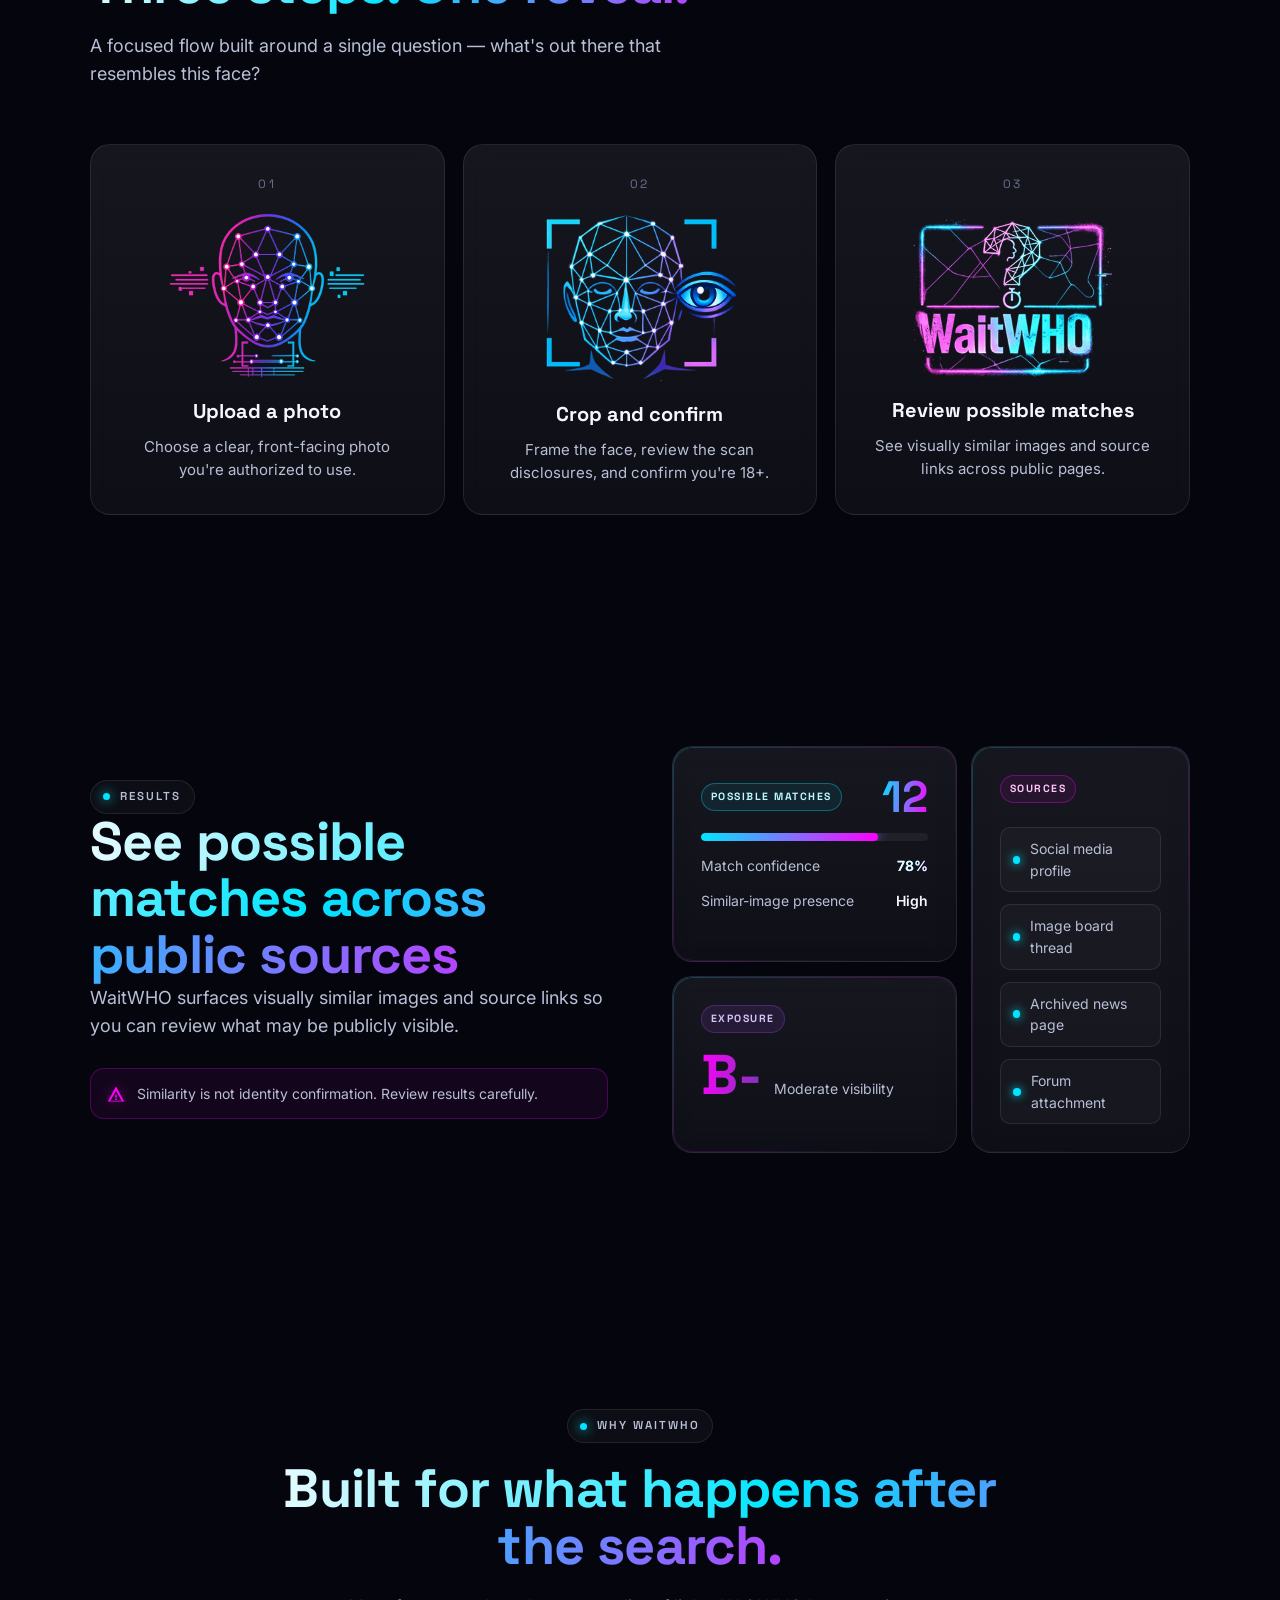
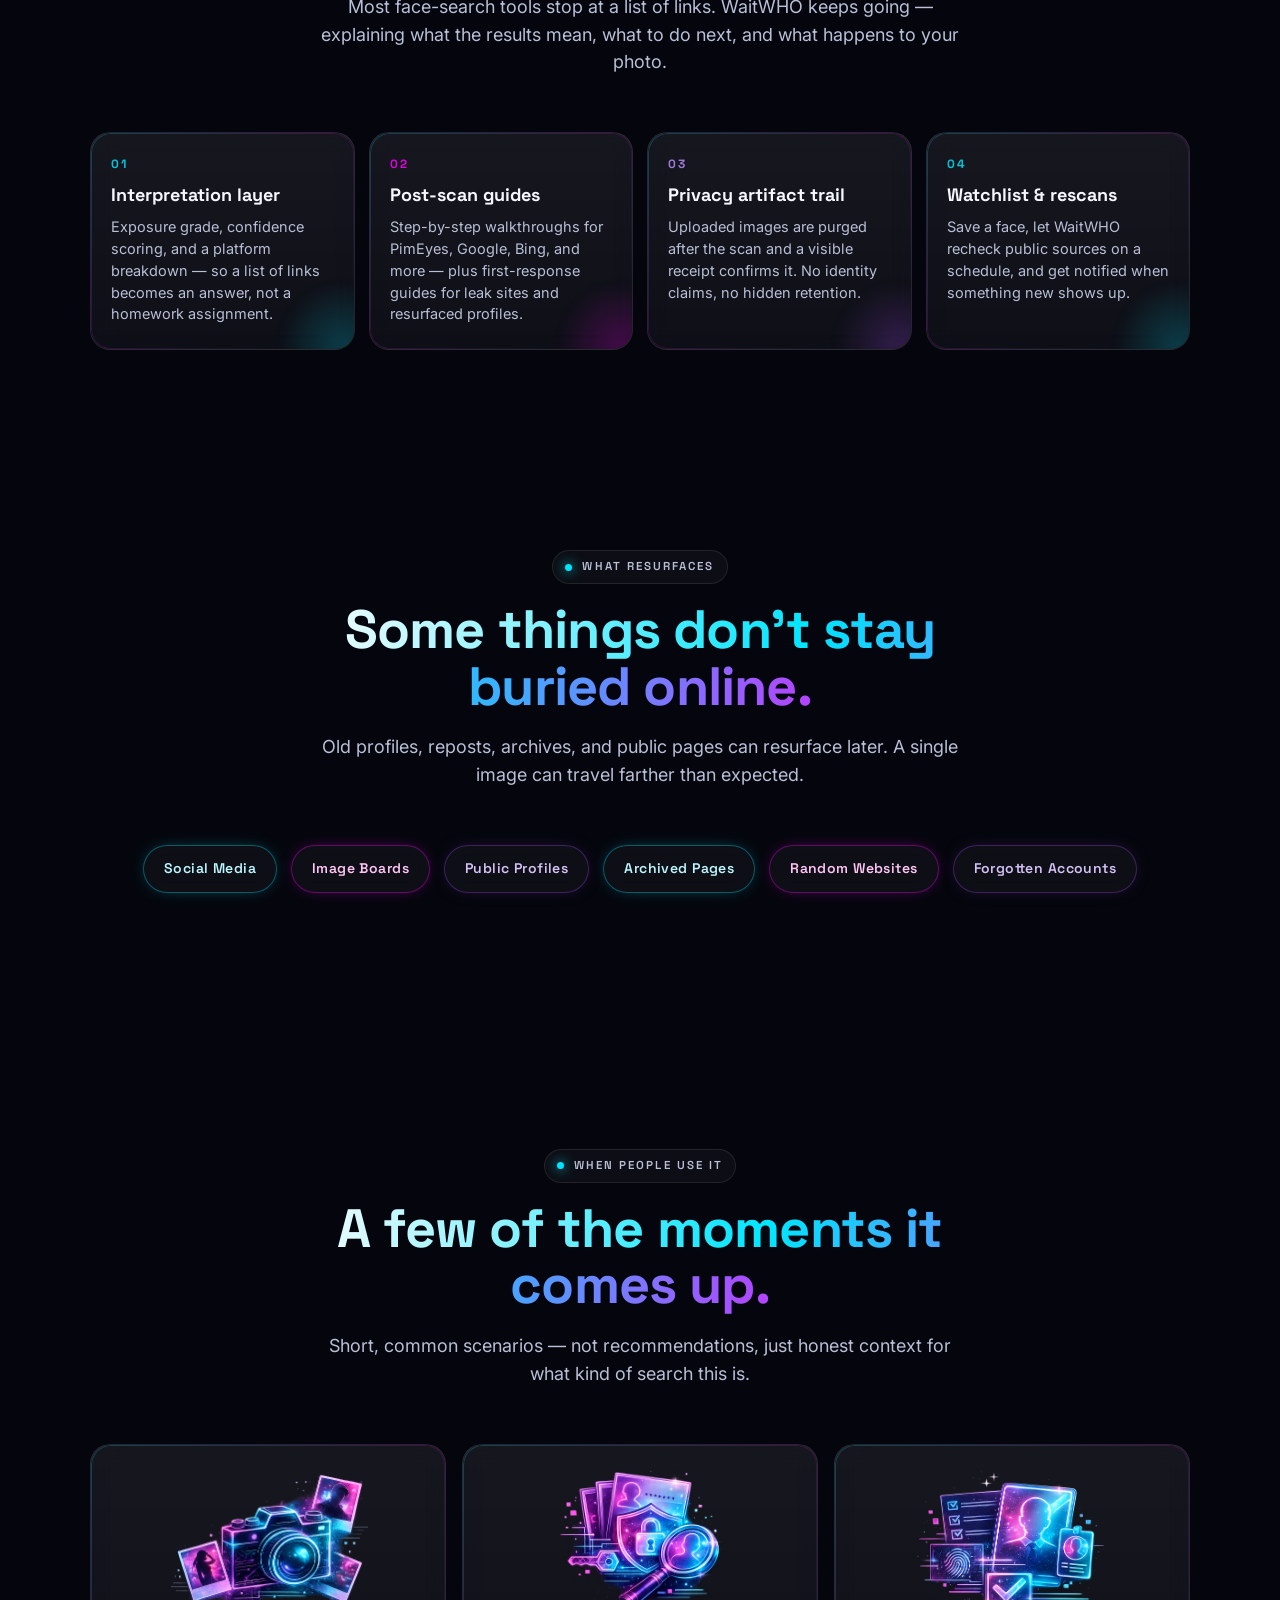
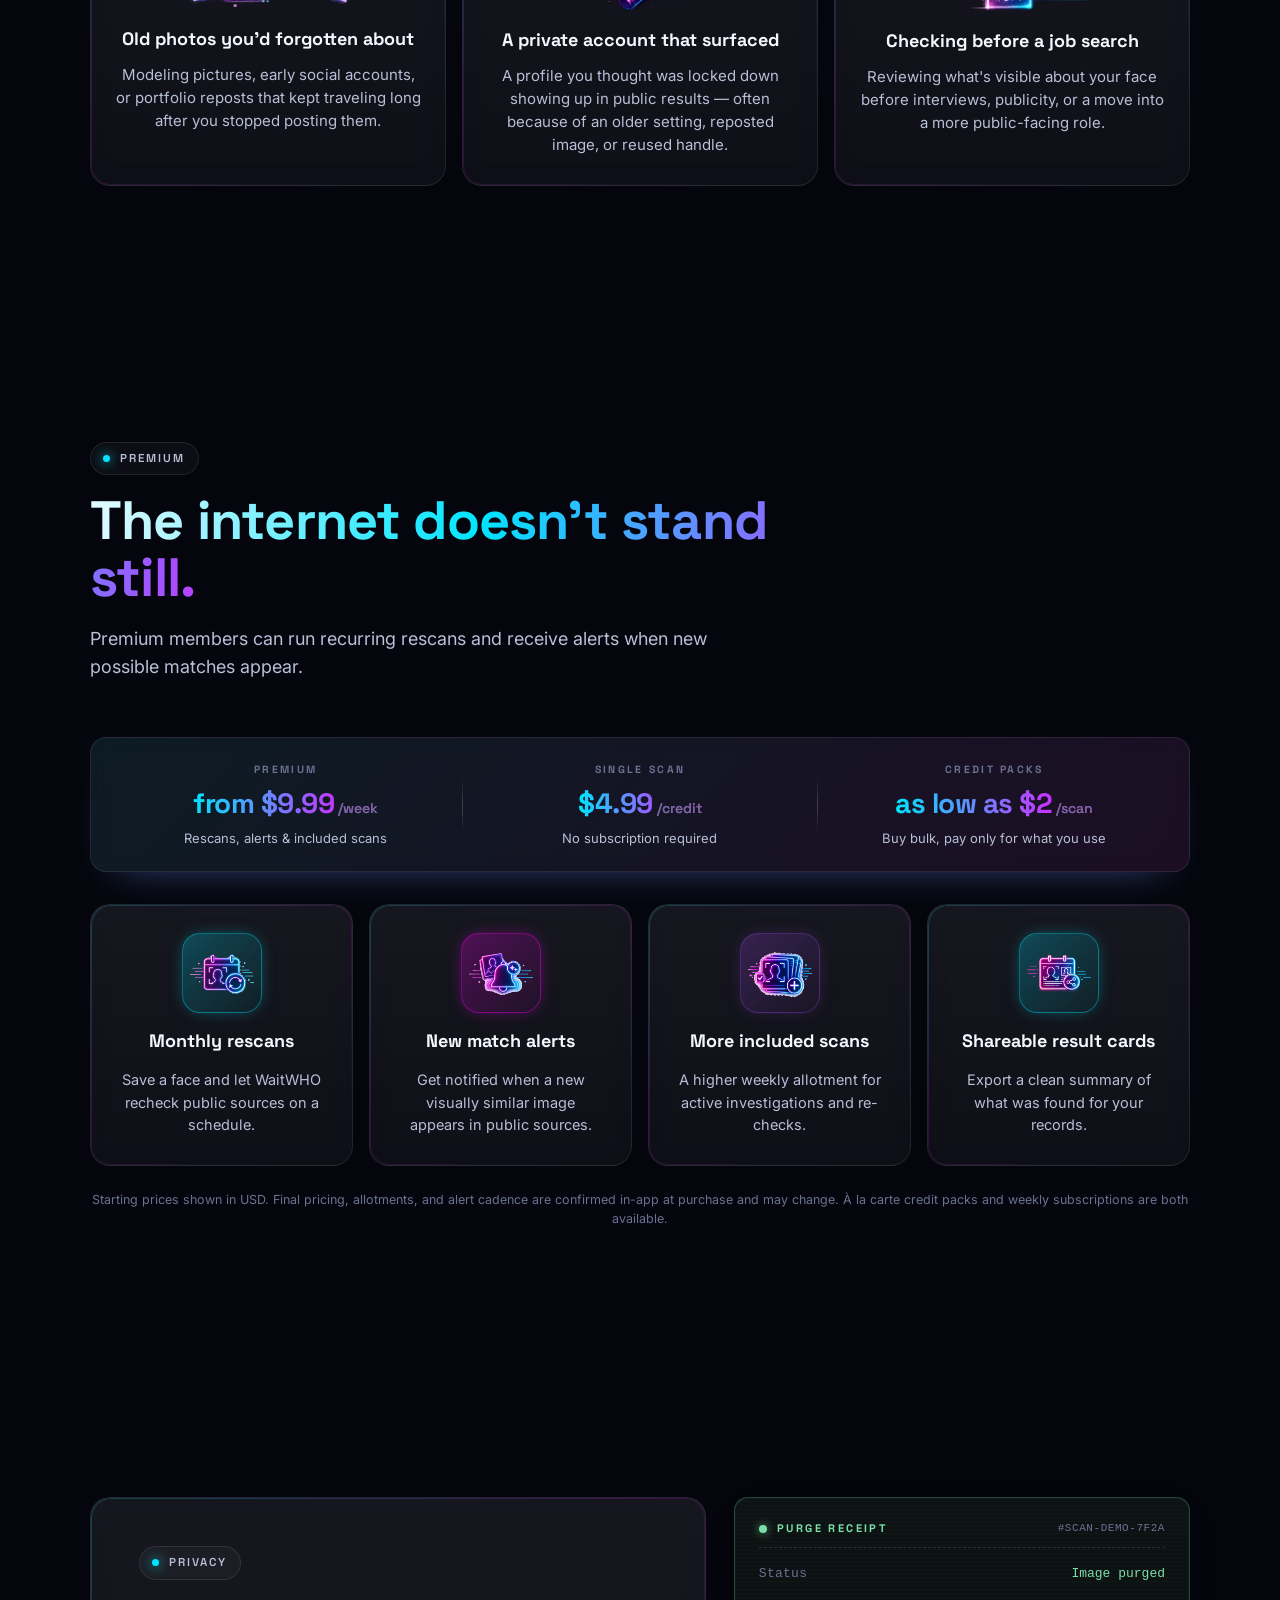
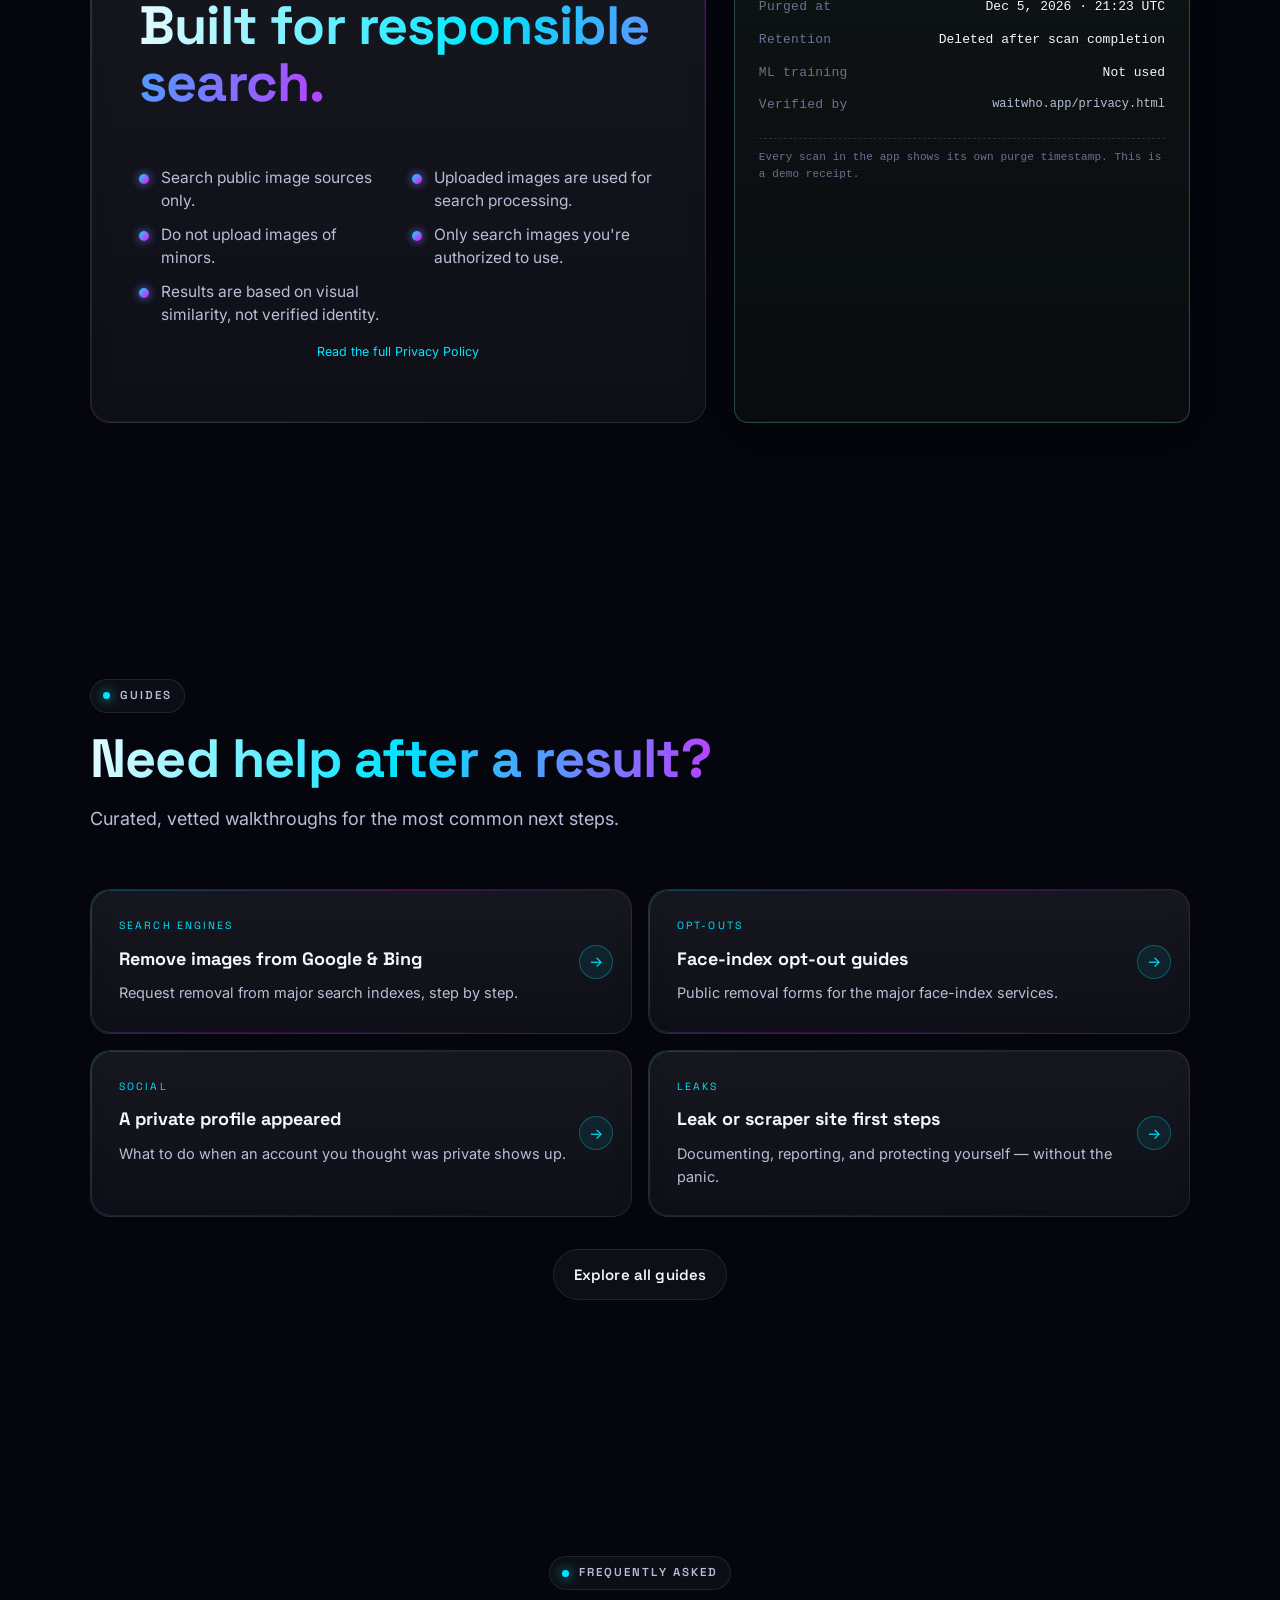
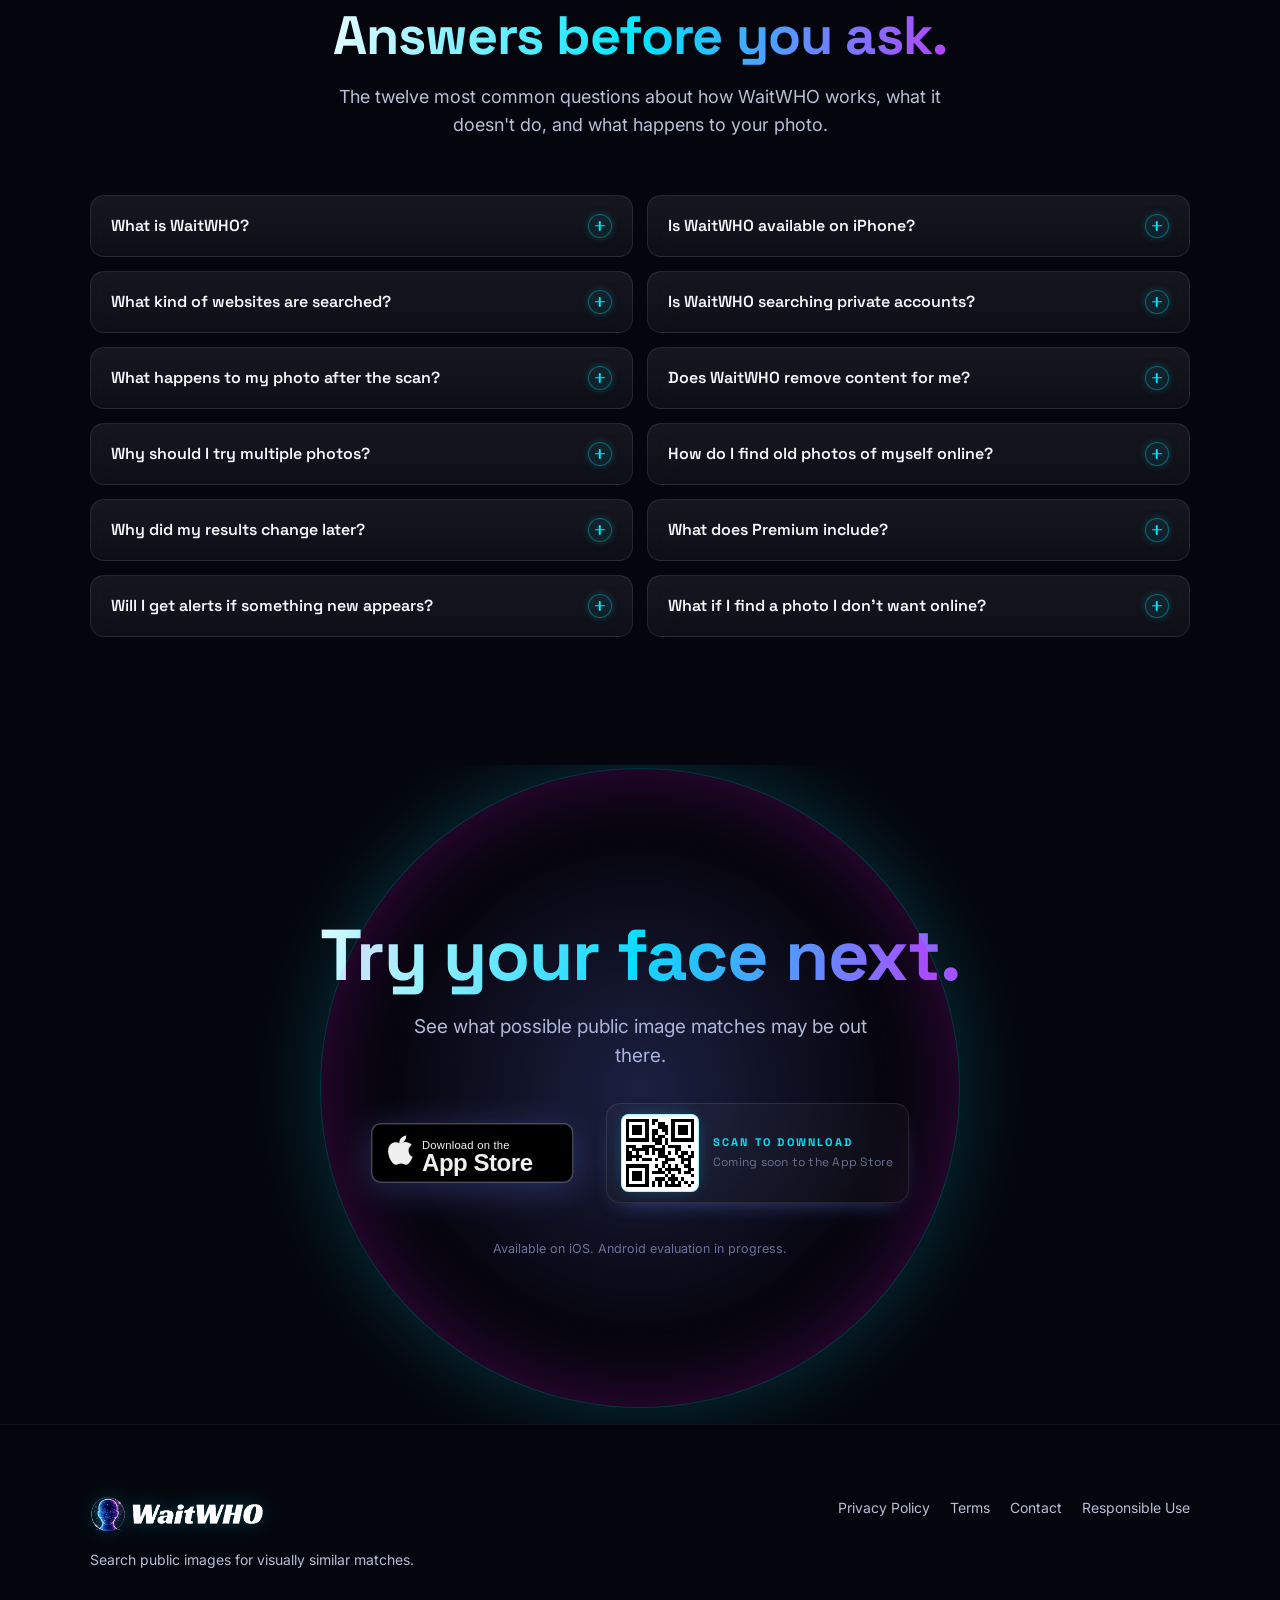
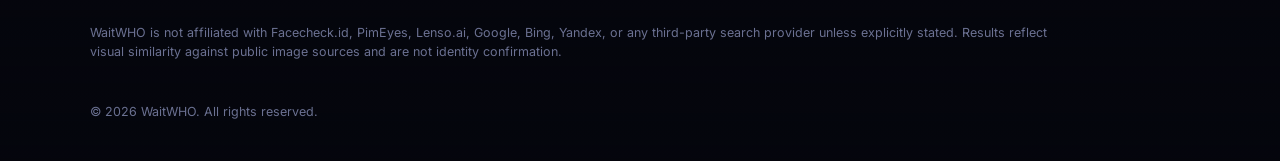
==== commit 5a849713: "update" ====
--- a/index.html
+++ b/index.html
@@ -27,7 +27,7 @@
     <link rel="preconnect" href="https://fonts.gstatic.com" crossorigin />
     <link rel="stylesheet" href="https://fonts.googleapis.com/css2?family=Inter:wght@400;500;600;700;800&family=Space+Grotesk:wght@500;600;700&display=swap" />
 
-    <link rel="stylesheet" href="styles.css?v=32" />
+    <link rel="stylesheet" href="styles.css?v=33" />
 
     <!-- FAQPage structured data — eligible for rich results in Google.
          Keep copy in sync with the <section id="faq"> block below. -->
--- a/styles.css
+++ b/styles.css
@@ -1443,28 +1443,44 @@
 .feature {
     display: flex;
     flex-direction: column;
+    align-items: center;
     gap: 14px;
+    text-align: center;
 }
 .feature__icon {
-    width: 60px;
-    height: 60px;
+    /* 64px artwork + ~8px inset each side (same proportion as prior 48/60). */
+    width: 80px;
+    height: 80px;
     display: grid;
     place-items: center;
-    border-radius: 16px;
+    border-radius: 18px;
     color: #fff;
-}
-.feature__icon svg { width: 28px; height: 28px; }
+    flex-shrink: 0;
+}
+.feature__icon svg { width: 36px; height: 36px; }
 .feature__icon img {
-    width: 48px;
-    height: 48px;
+    width: 64px;
+    height: 64px;
     object-fit: contain;
     display: block;
 }
 .feature__icon--cyan    { background: linear-gradient(135deg, rgba(0, 229, 255, .25), rgba(0, 229, 255, .05)); border: 1px solid rgba(0, 229, 255, .35); box-shadow: 0 0 18px -6px rgba(0, 229, 255, .55); color: var(--neon-cyan); }
 .feature__icon--magenta { background: linear-gradient(135deg, rgba(255, 0, 255, .25), rgba(255, 0, 255, .05)); border: 1px solid rgba(255, 0, 255, .35); box-shadow: 0 0 18px -6px rgba(255, 0, 255, .55); color: var(--neon-magenta); }
 .feature__icon--purple  { background: linear-gradient(135deg, rgba(119, 57, 177, .35), rgba(119, 57, 177, .05)); border: 1px solid rgba(119, 57, 177, .45); box-shadow: 0 0 18px -6px rgba(119, 57, 177, .55); color: #B78CFA; }
-.feature h3 { font-family: var(--font-display); margin: 0; font-size: 18px; }
-.feature p  { margin: 0; color: var(--text-secondary); font-size: 14.5px; }
+.feature h3 {
+    font-family: var(--font-display);
+    margin: 0;
+    font-size: 18px;
+    width: 100%;
+    max-width: 100%;
+}
+.feature p {
+    margin: 0;
+    color: var(--text-secondary);
+    font-size: 14.5px;
+    width: 100%;
+    max-width: 100%;
+}
 
 @media (max-width: 1000px) { .feature-grid { grid-template-columns: repeat(2, minmax(0, 1fr)); } }
 @media (max-width: 520px)  { .feature-grid { grid-template-columns: 1fr; } }
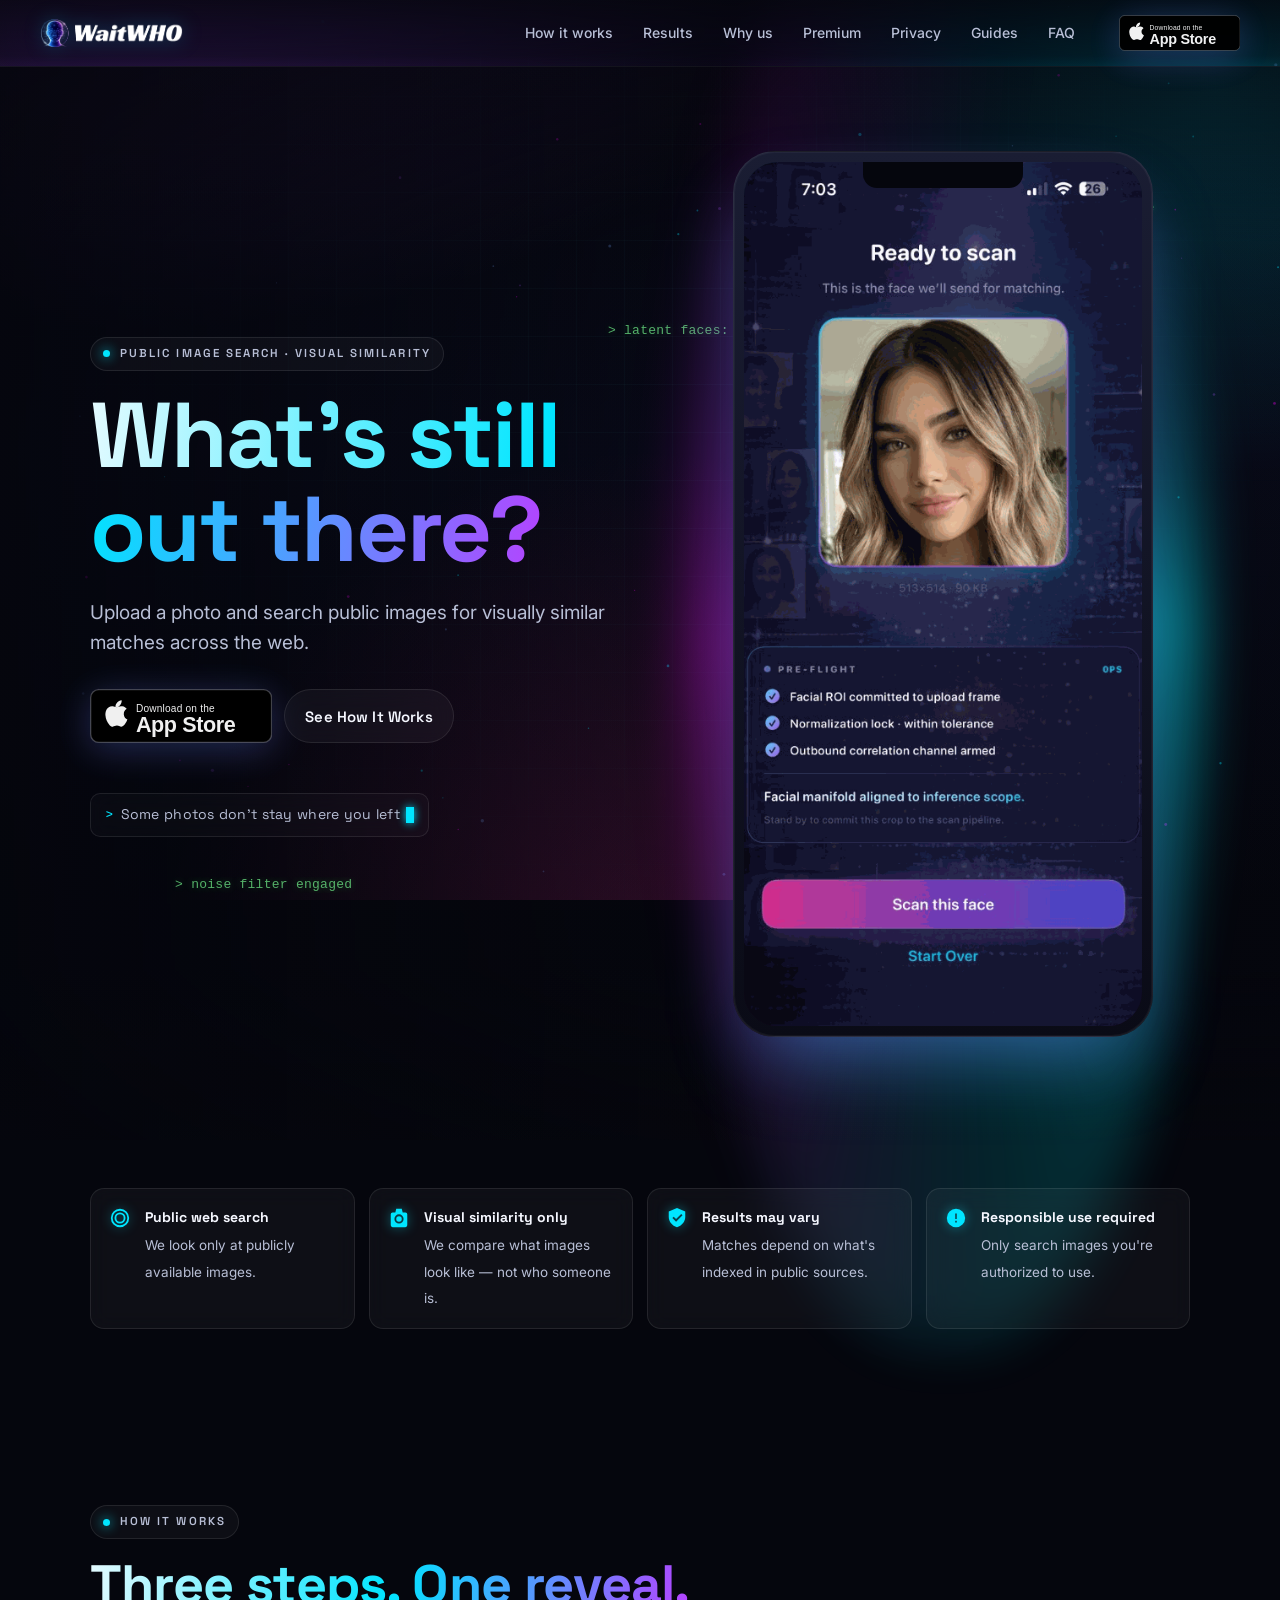
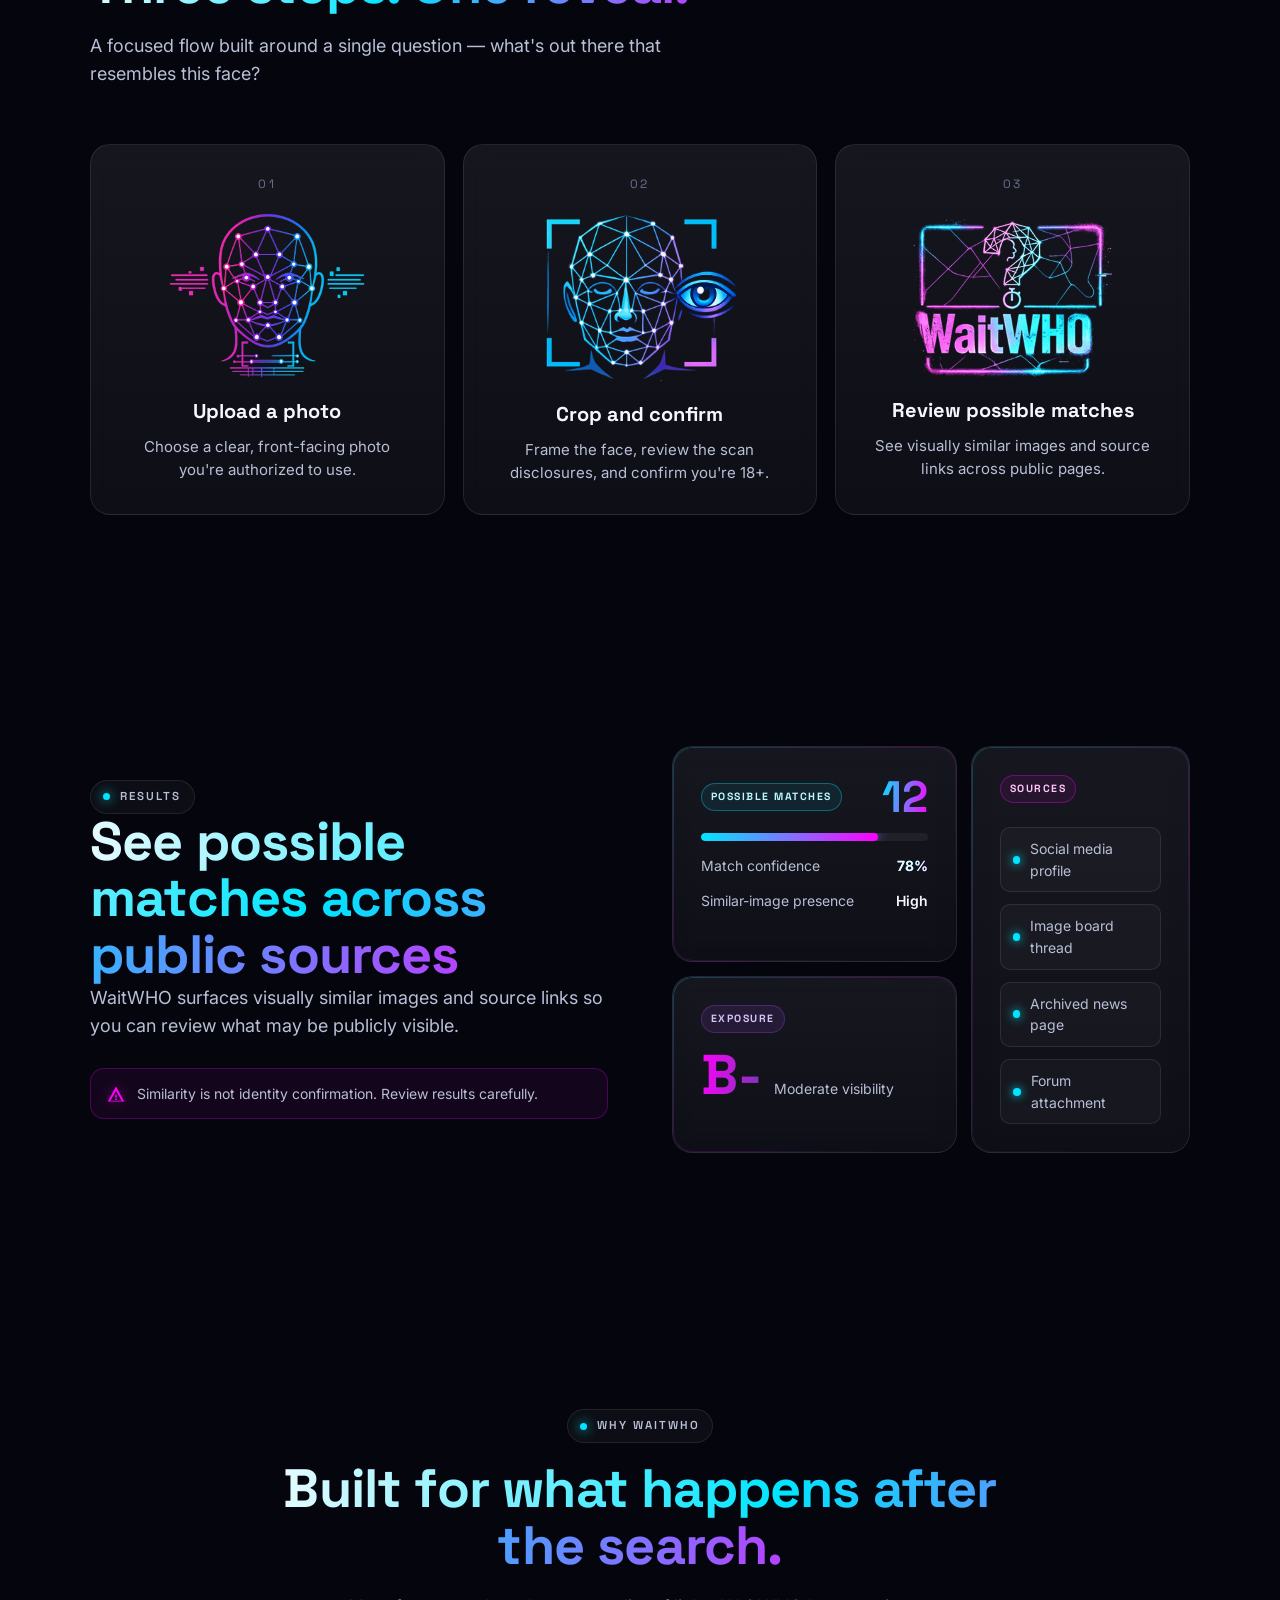
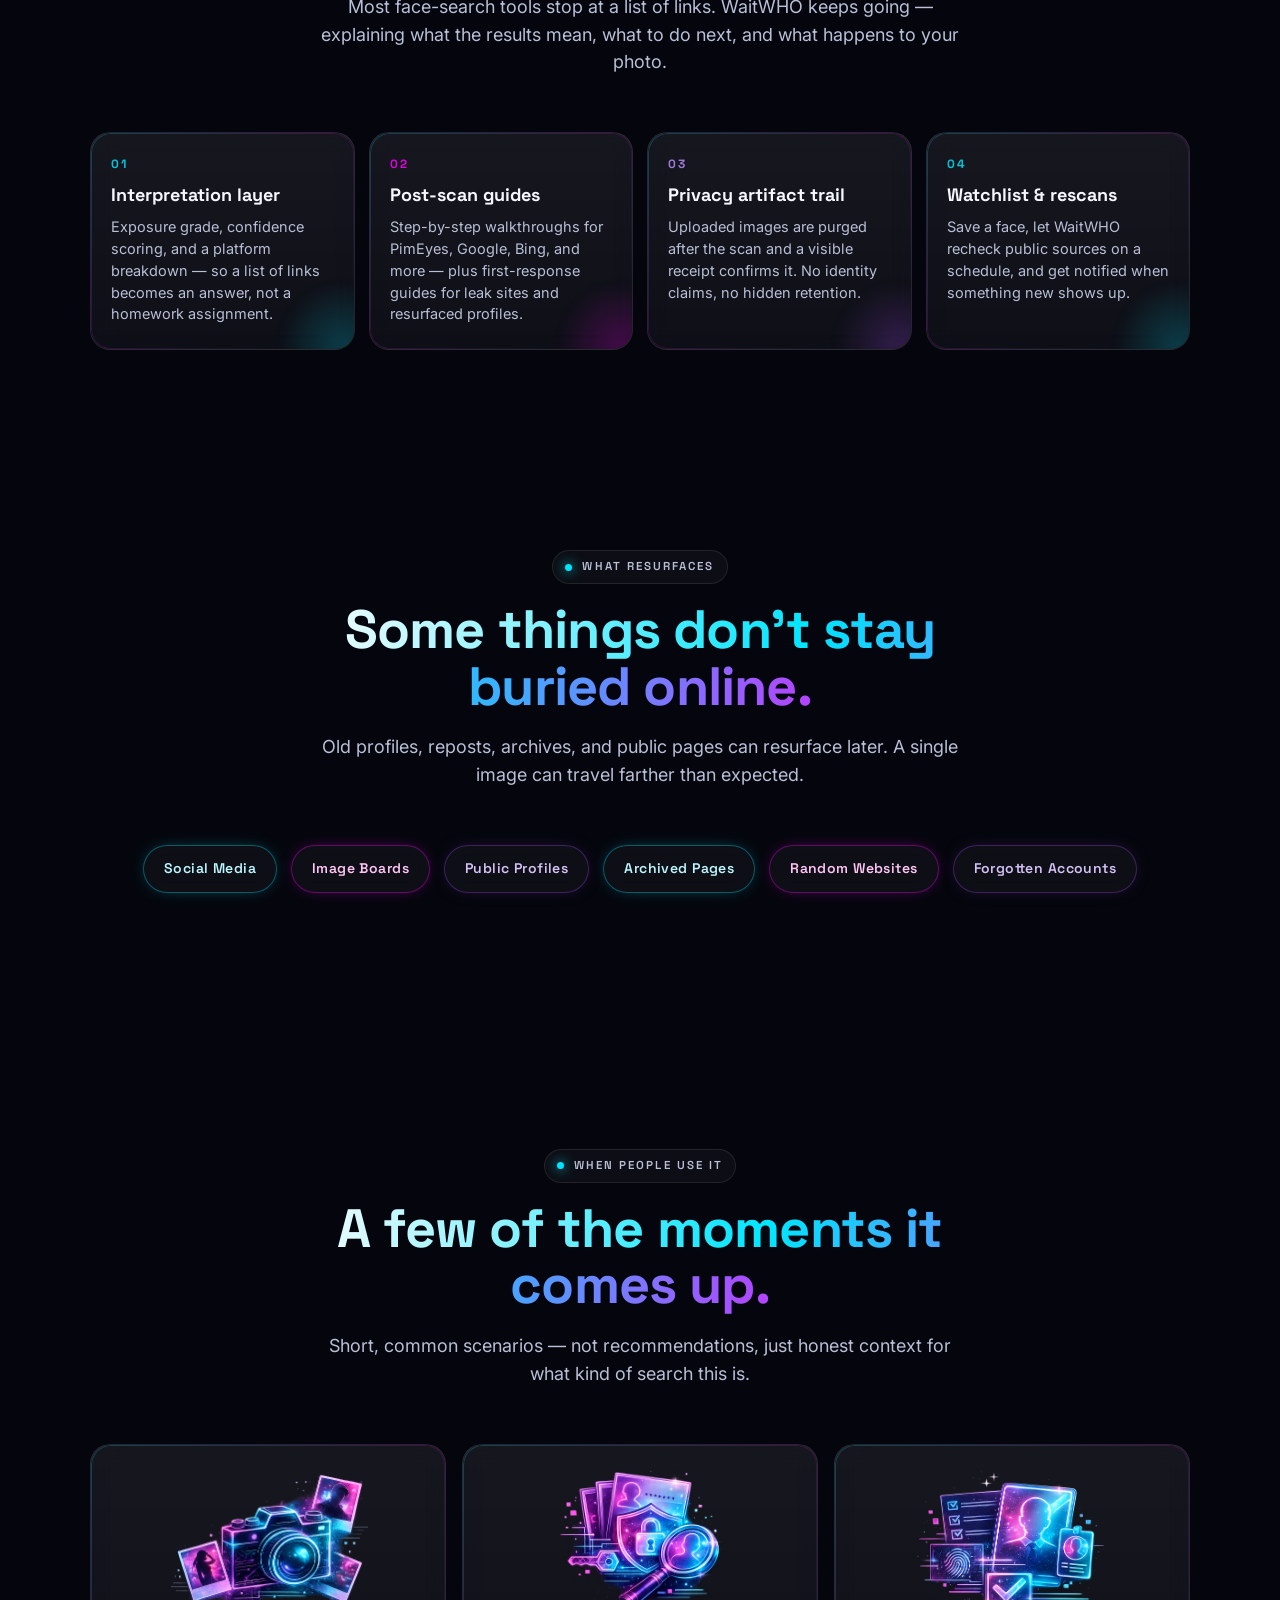
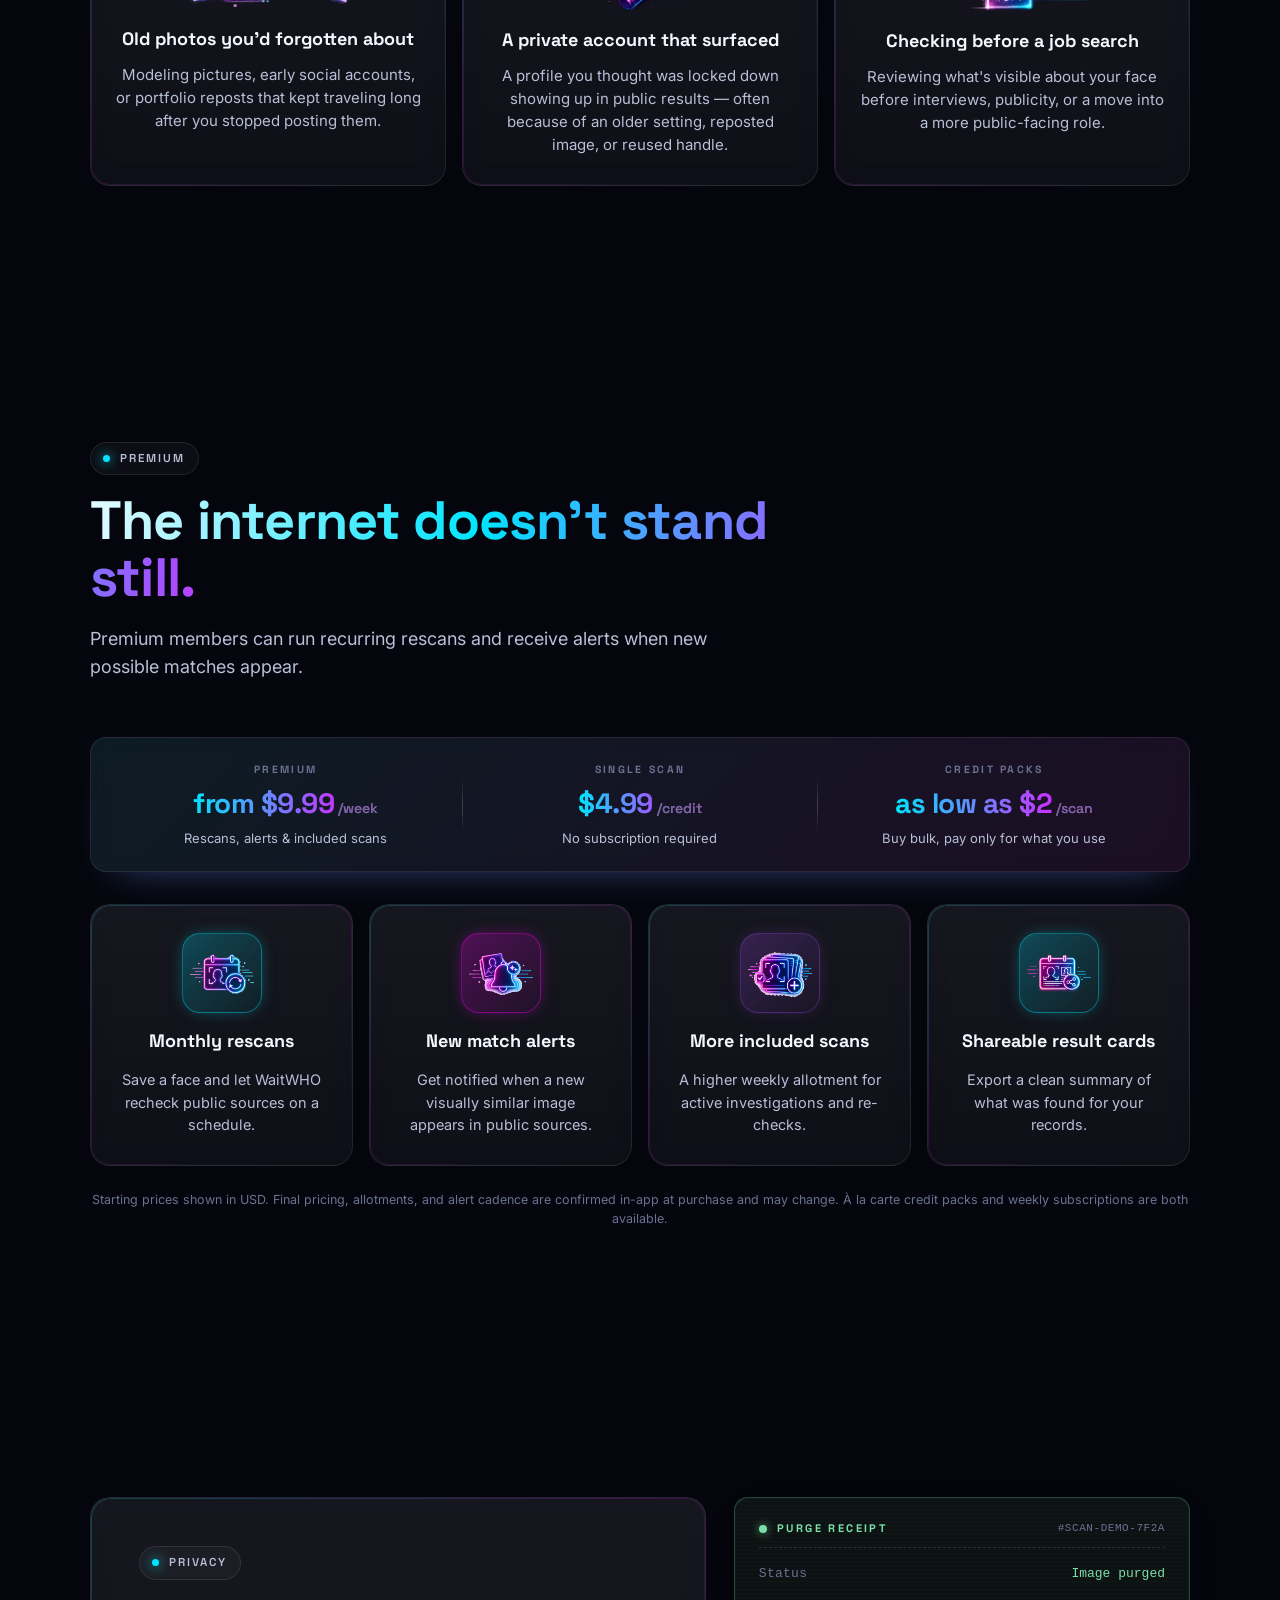
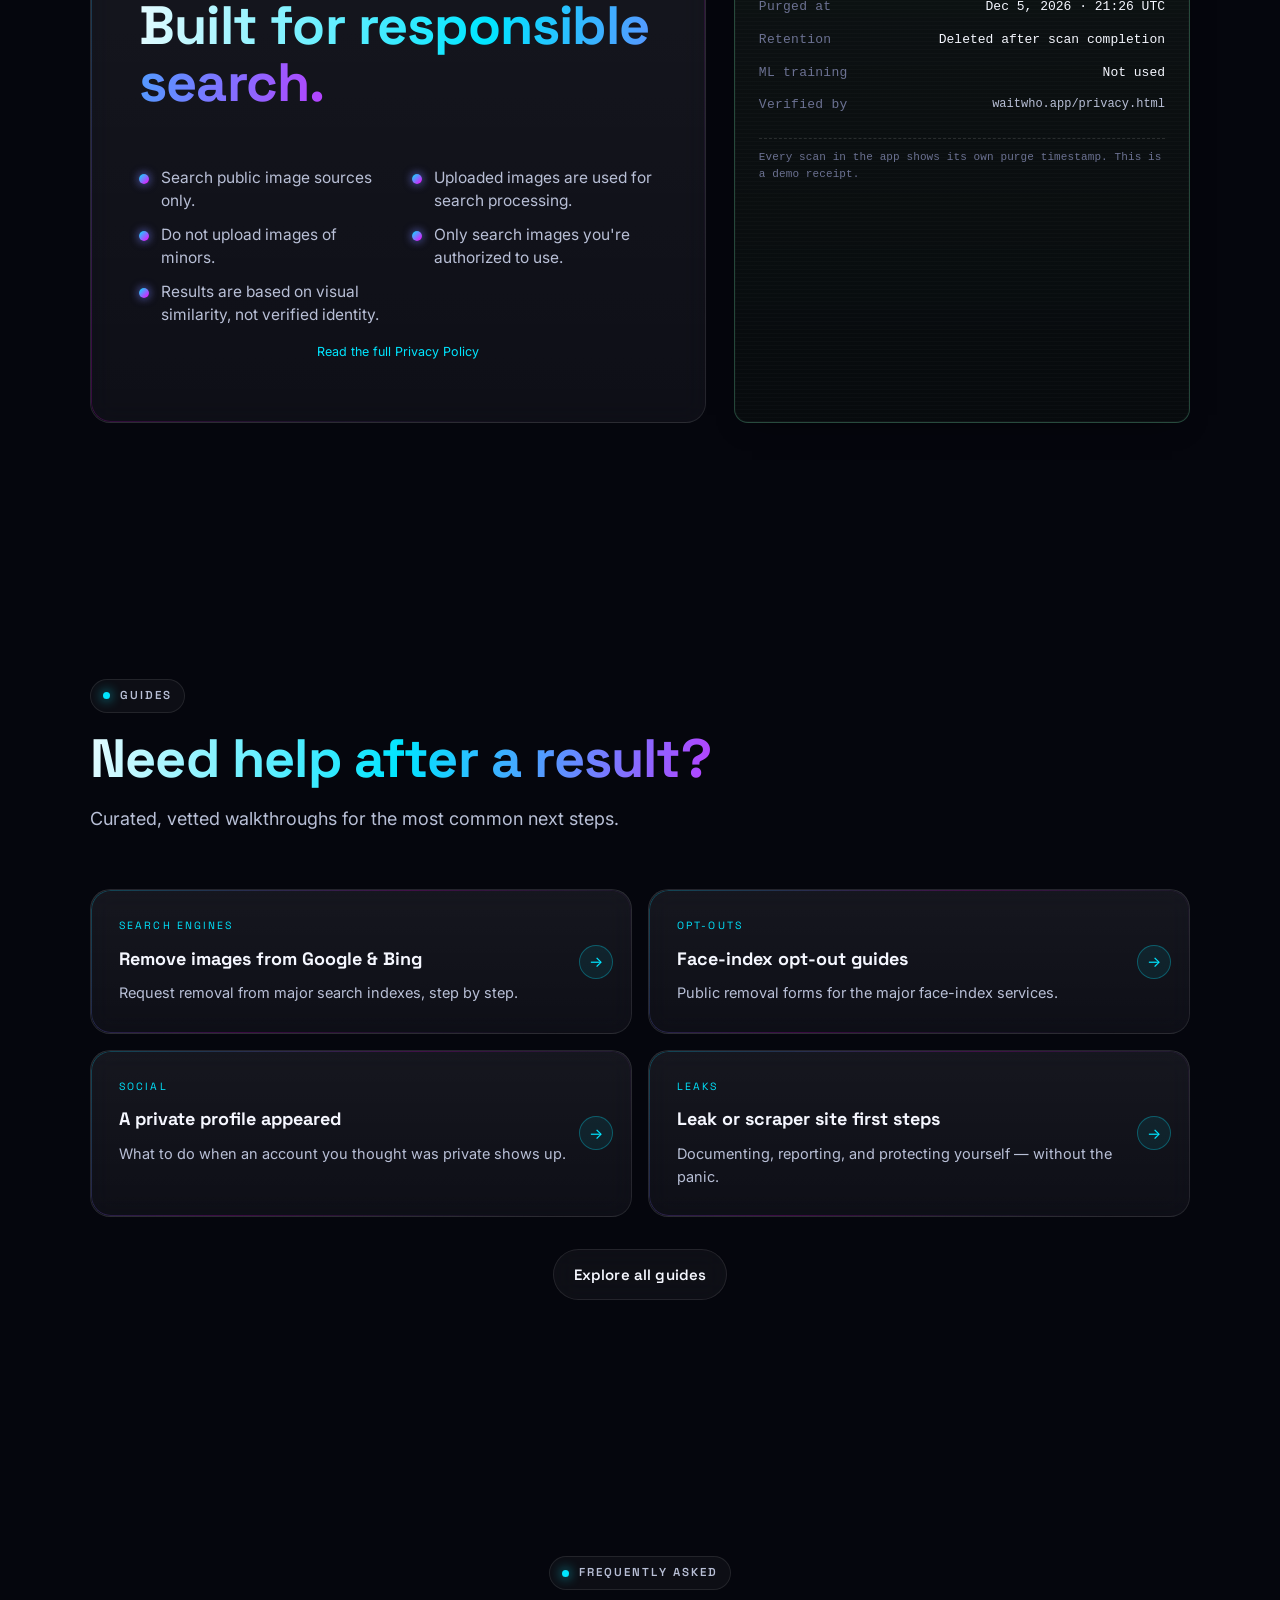
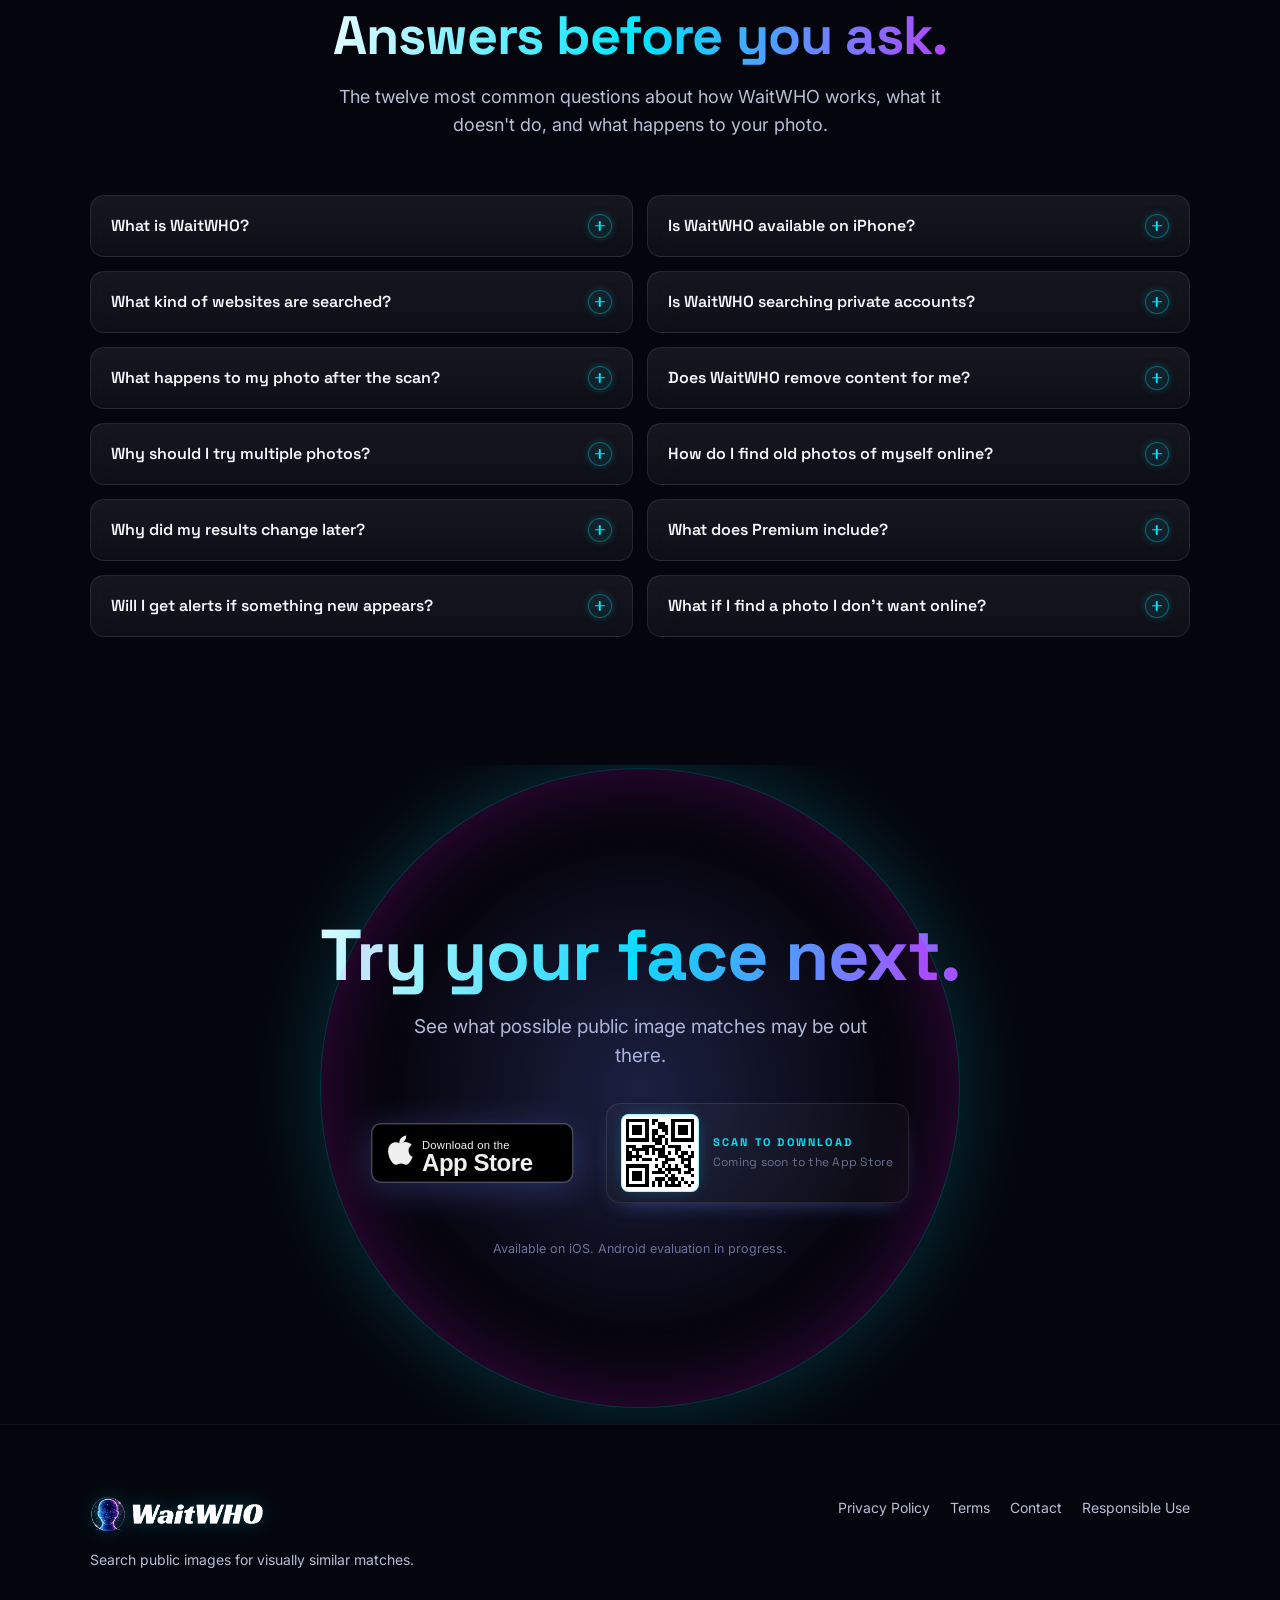
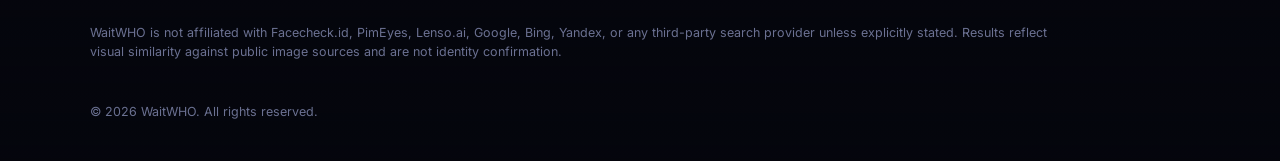
==== commit 9f3f1dc3: "update" ====
--- a/index.html
+++ b/index.html
@@ -27,7 +27,7 @@
     <link rel="preconnect" href="https://fonts.gstatic.com" crossorigin />
     <link rel="stylesheet" href="https://fonts.googleapis.com/css2?family=Inter:wght@400;500;600;700;800&family=Space+Grotesk:wght@500;600;700&display=swap" />
 
-    <link rel="stylesheet" href="styles.css?v=33" />
+    <link rel="stylesheet" href="styles.css?v=34" />
 
     <!-- FAQPage structured data — eligible for rich results in Google.
          Keep copy in sync with the <section id="faq"> block below. -->
--- a/styles.css
+++ b/styles.css
@@ -2204,8 +2204,69 @@
     color: var(--text-tertiary);
     margin: 16px 0 0;
 }
+
+/* Guides / blog pages — `.footer__inner.footer__inner--guides` + two `.footer__col`.
+   Lives in styles.css (not only _shared) so it always loads with the base footer. */
+.footer__inner.footer__inner--guides {
+    grid-template-columns: minmax(0, 1.1fr) minmax(0, 1fr) minmax(0, 1fr);
+    gap: 28px 36px;
+    align-items: start;
+}
+.footer__inner.footer__inner--guides .footer__col {
+    min-width: 0;
+}
+.footer__inner.footer__inner--guides .footer__col h4 {
+    font-family: var(--font-display);
+    font-size: 12px;
+    font-weight: 700;
+    letter-spacing: .16em;
+    text-transform: uppercase;
+    color: var(--text-primary);
+    margin: 0 0 12px;
+}
+.footer__inner.footer__inner--guides .footer__col ul {
+    margin: 0;
+    padding: 0;
+    list-style: none;
+    display: flex;
+    flex-direction: column;
+    gap: 8px;
+}
+.footer__inner.footer__inner--guides .footer__col a {
+    font-size: 14px;
+    color: var(--neon-cyan);
+}
+.footer__inner.footer__inner--guides .footer__col a:hover {
+    color: #7FF1FF;
+}
+@media (min-width: 721px) {
+    .footer__inner.footer__inner--guides > .footer__brand {
+        grid-column: 1;
+        grid-row: 1;
+    }
+    .footer__inner.footer__inner--guides > .footer__col:nth-child(2) {
+        grid-column: 2;
+        grid-row: 1;
+    }
+    .footer__inner.footer__inner--guides > .footer__col:nth-child(3) {
+        grid-column: 3;
+        grid-row: 1;
+    }
+    .footer__inner.footer__inner--guides > .footer__disclaimer {
+        grid-column: 1 / -1;
+        grid-row: 2;
+    }
+}
+
 @media (max-width: 720px) {
     .footer__inner { grid-template-columns: 1fr; }
+    .footer__inner.footer__inner--guides > .footer__brand,
+    .footer__inner.footer__inner--guides > .footer__col:nth-child(2),
+    .footer__inner.footer__inner--guides > .footer__col:nth-child(3),
+    .footer__inner.footer__inner--guides > .footer__disclaimer {
+        grid-column: auto;
+        grid-row: auto;
+    }
     .footer__links { justify-content: flex-start; }
 }
 
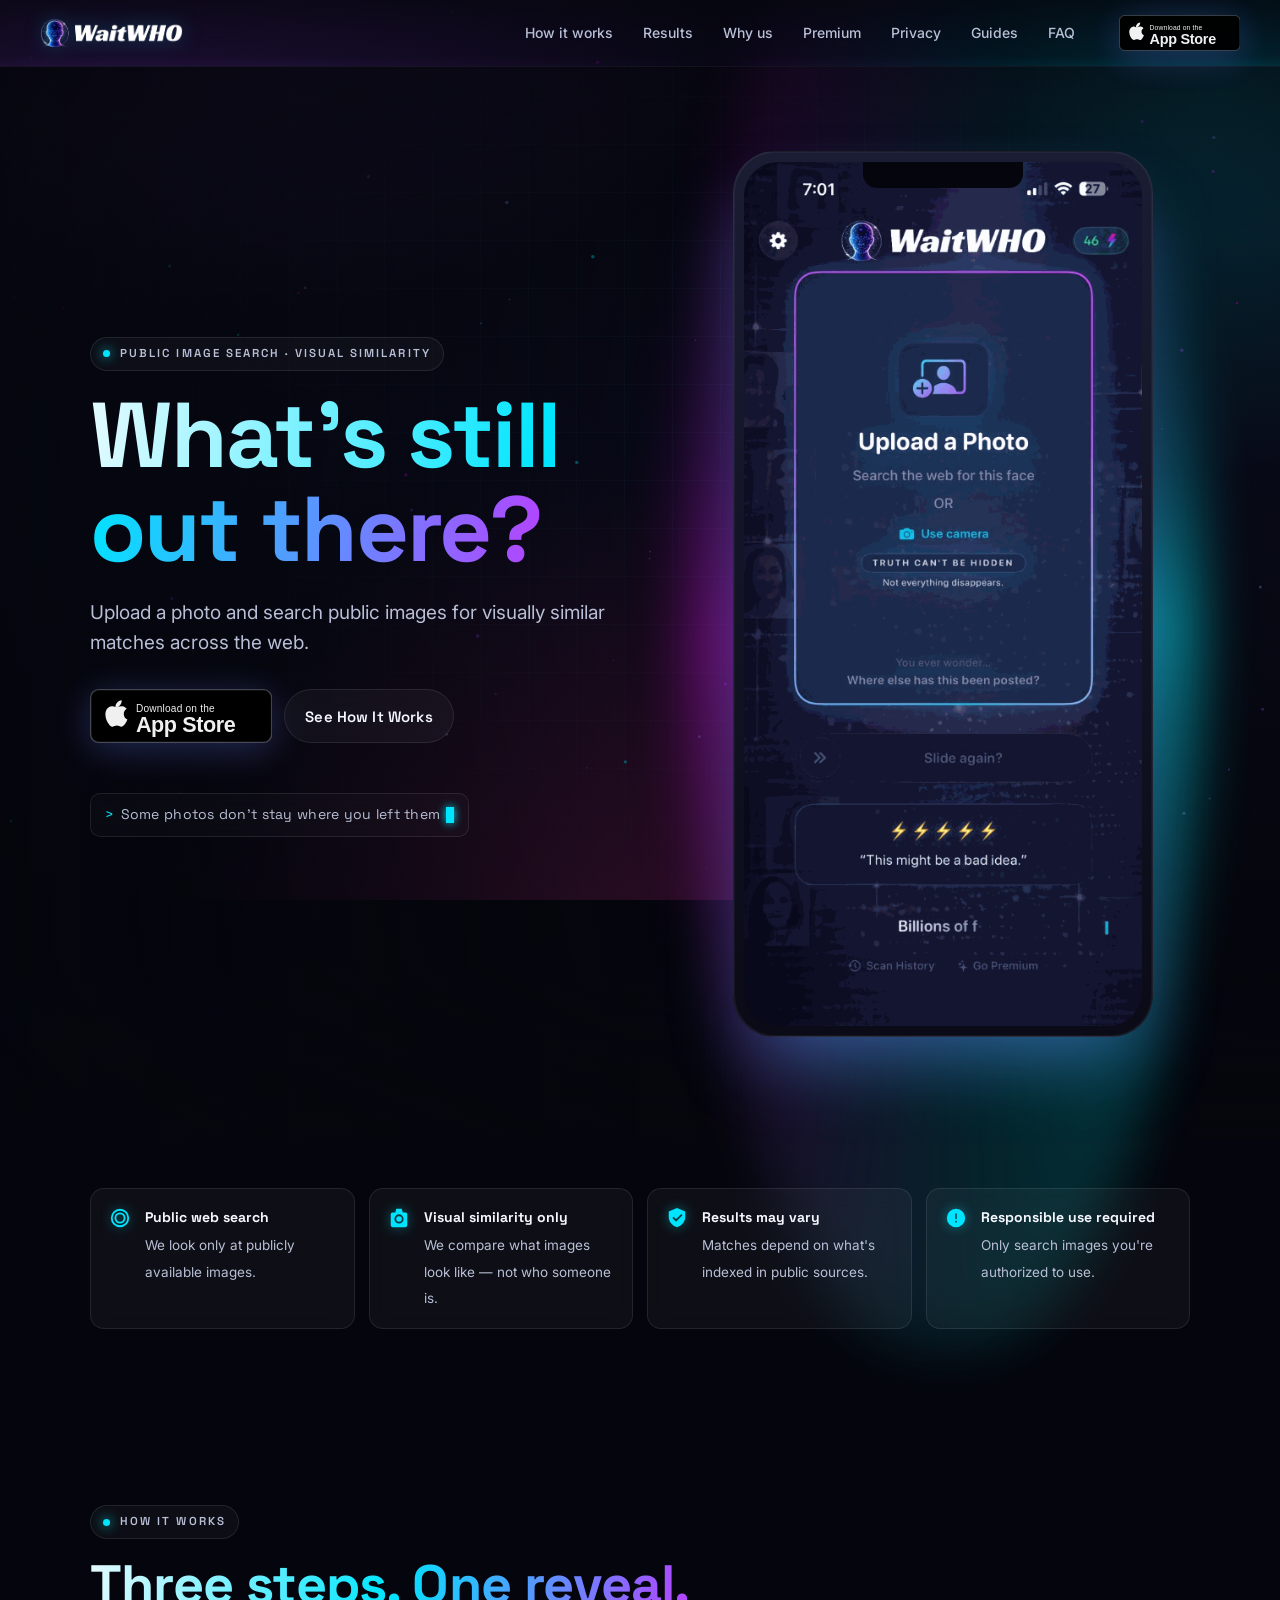
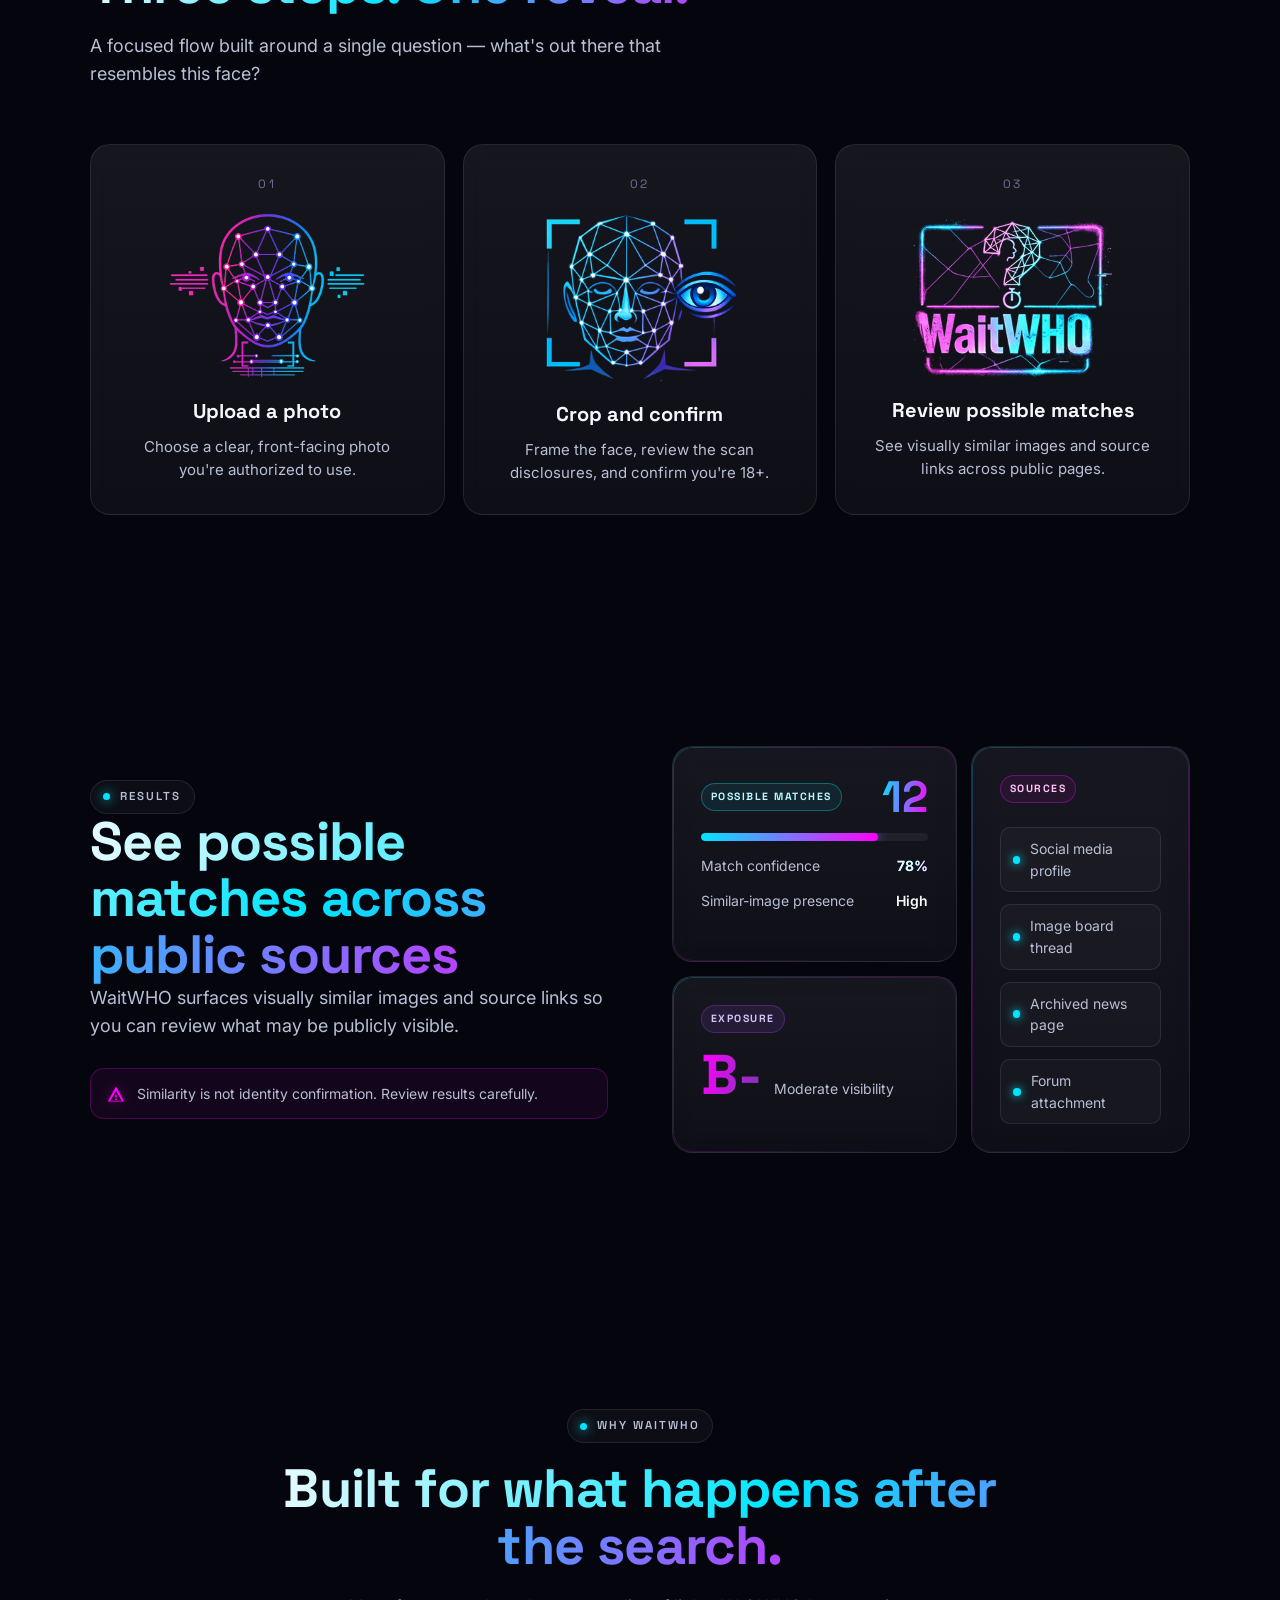
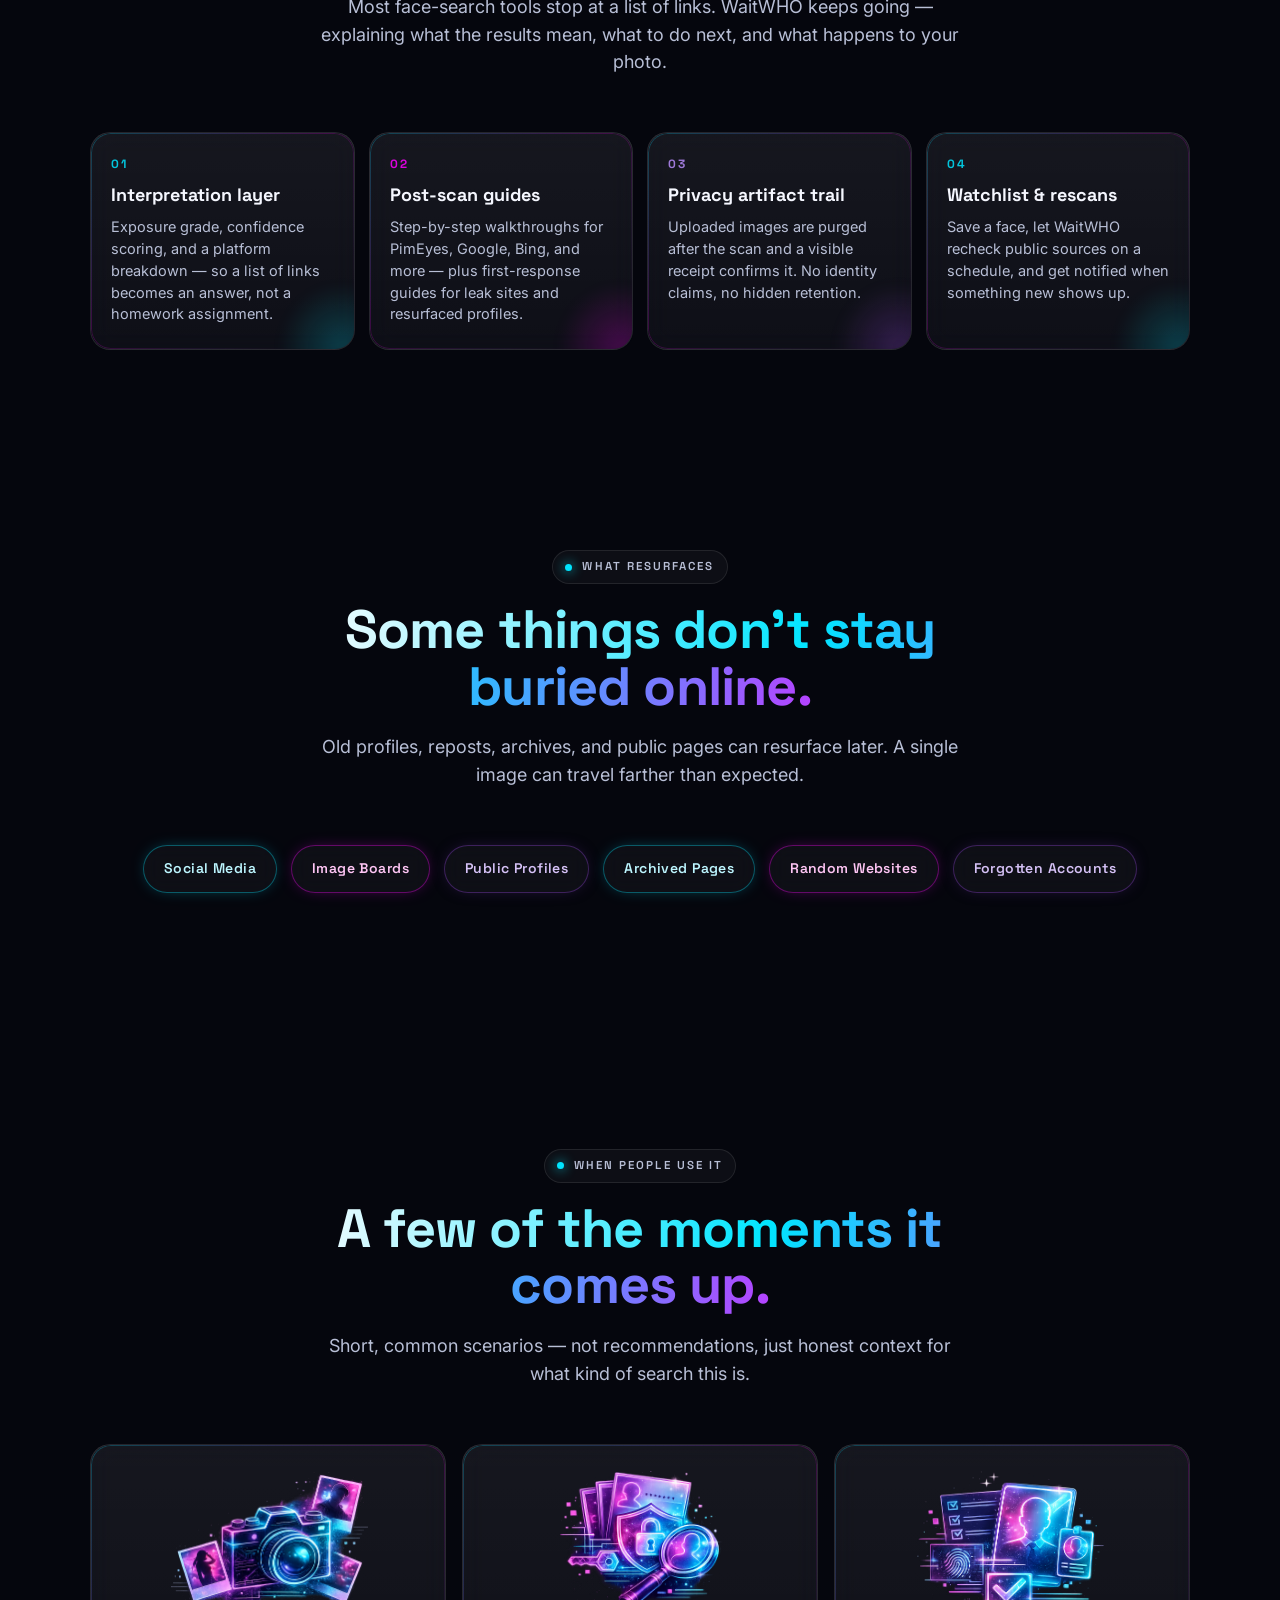
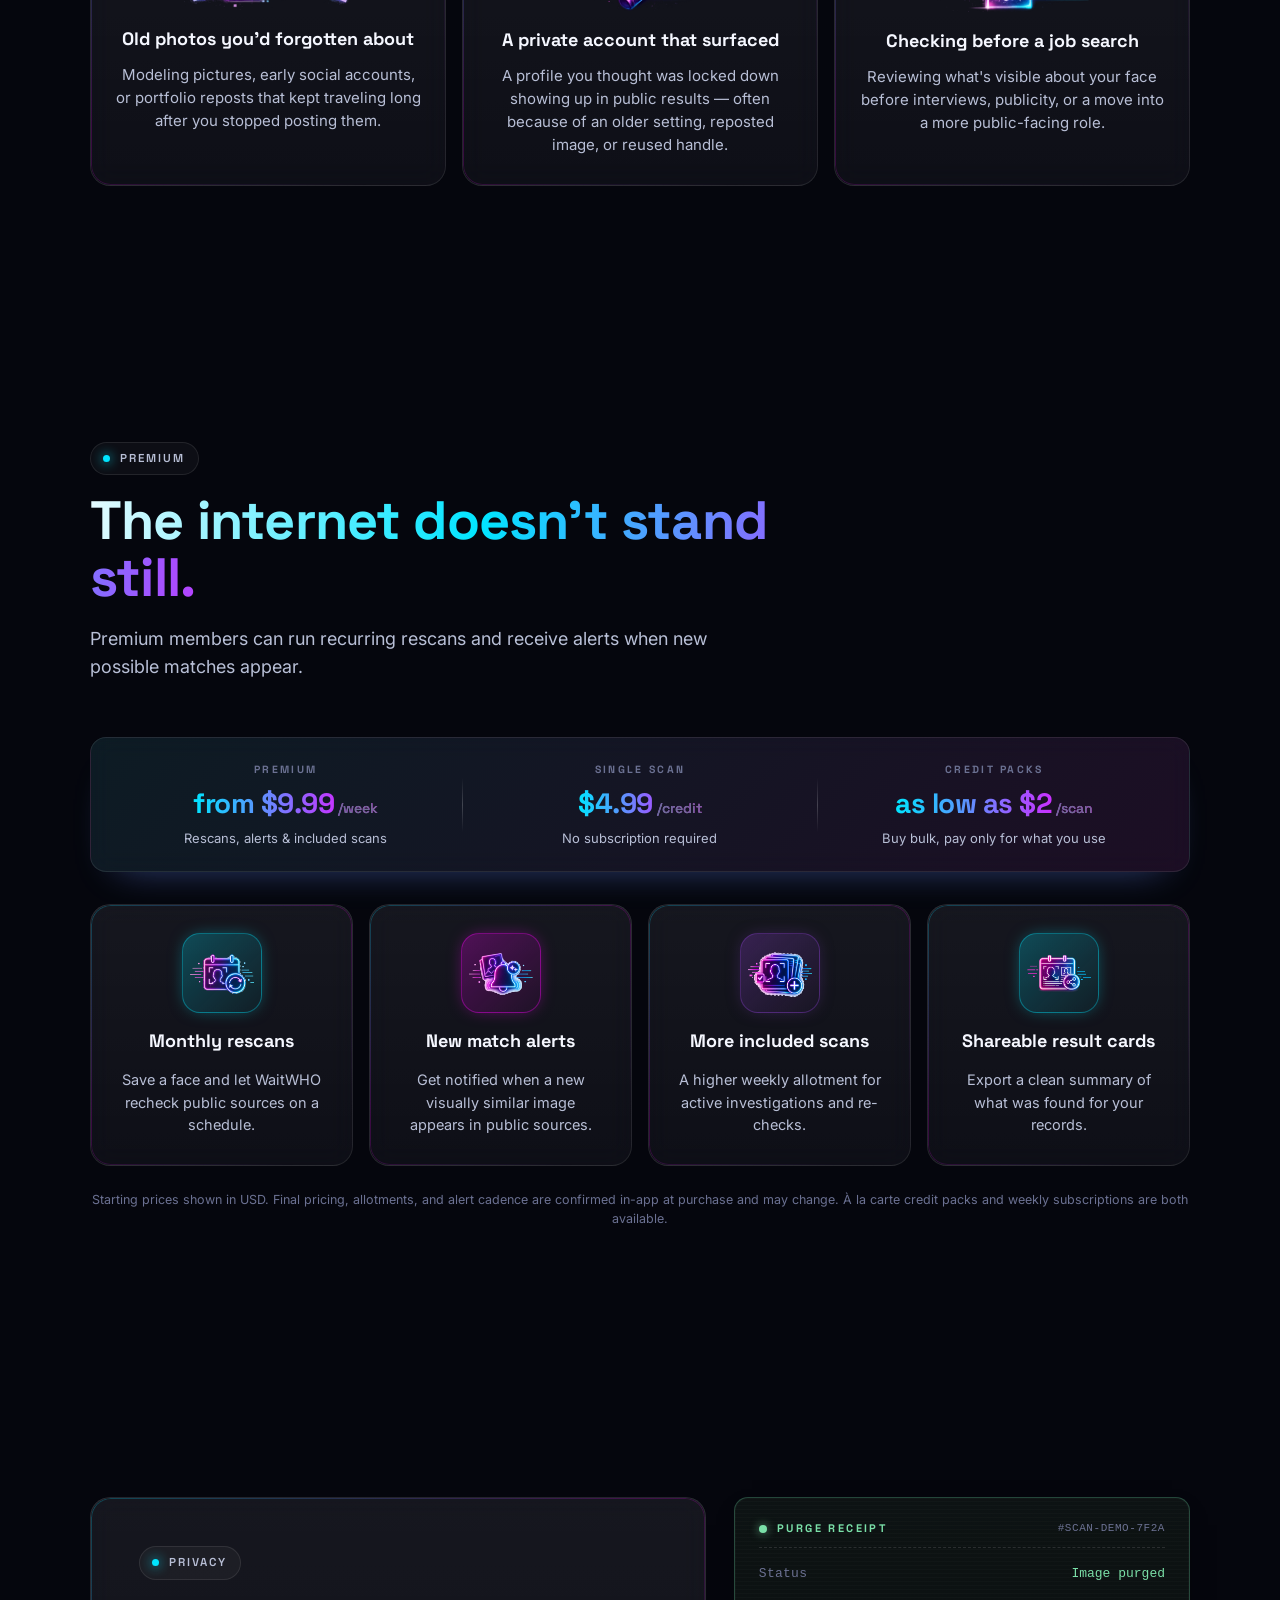
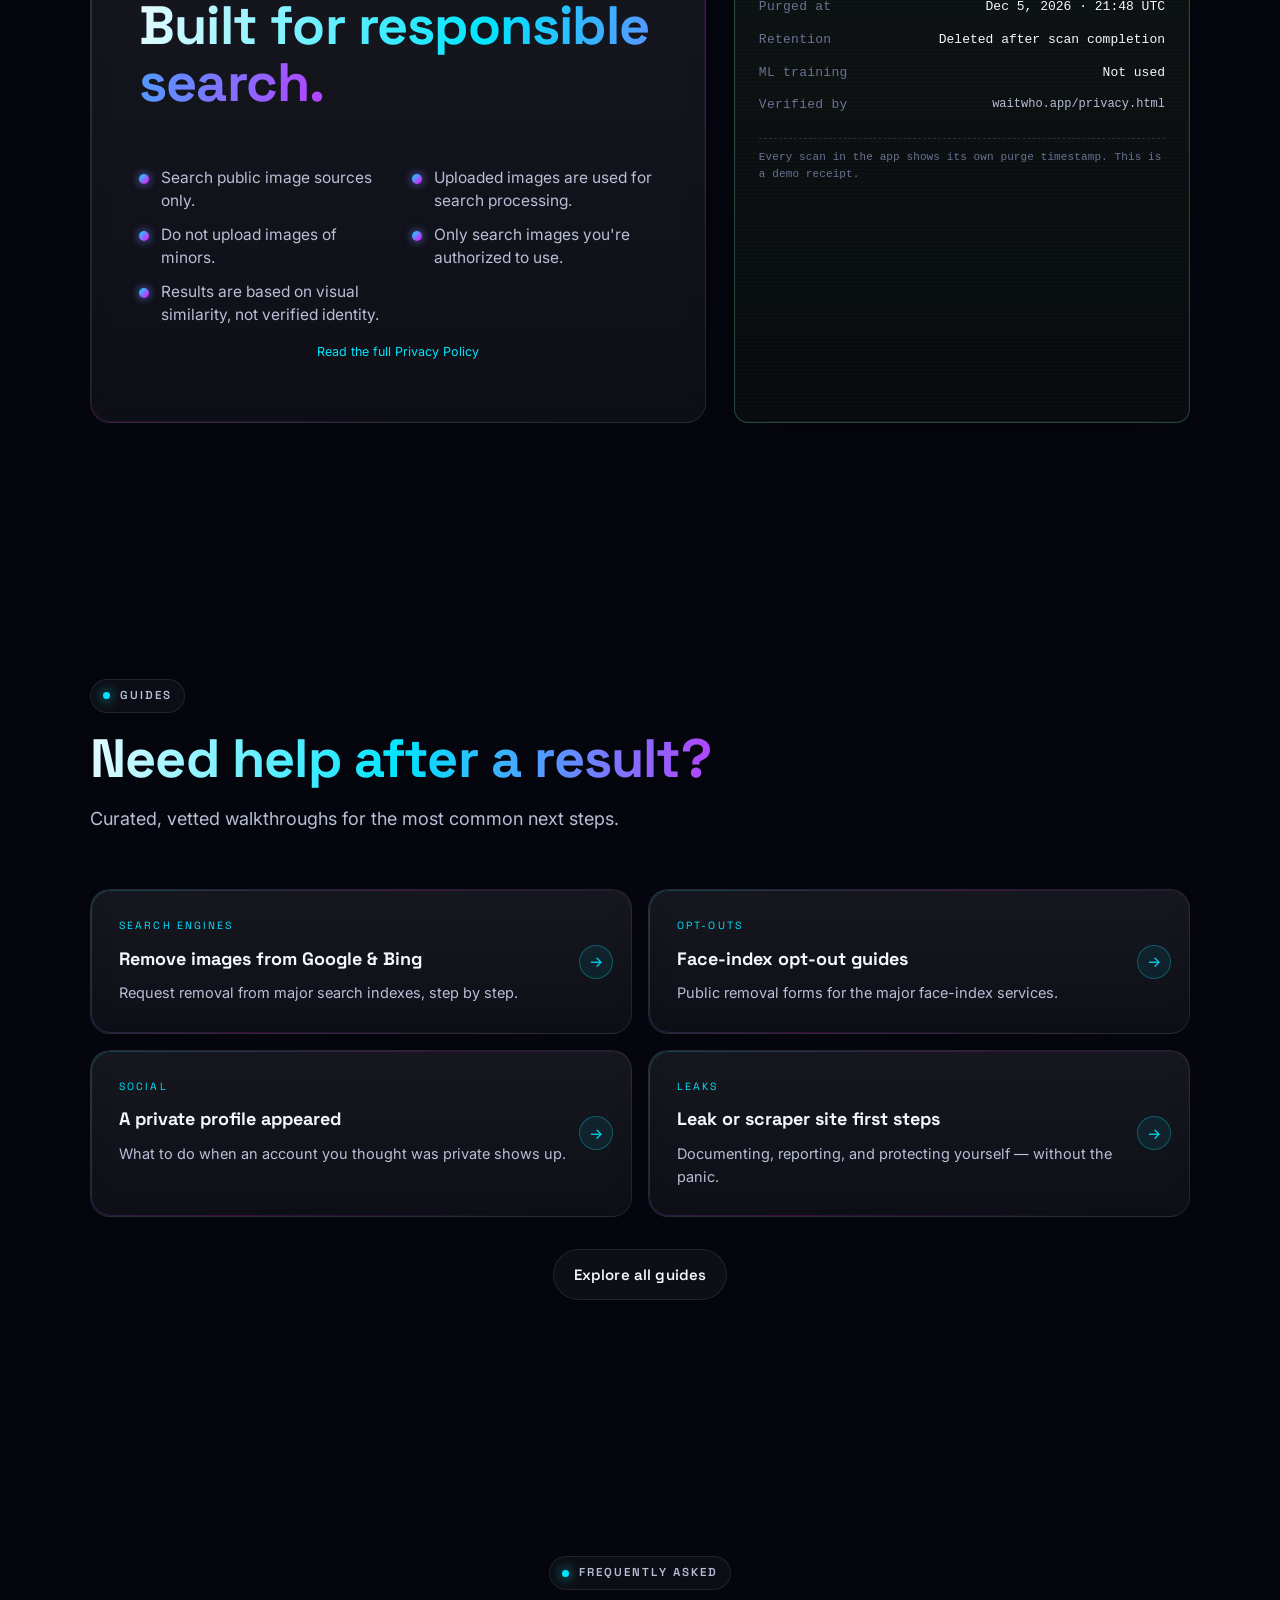
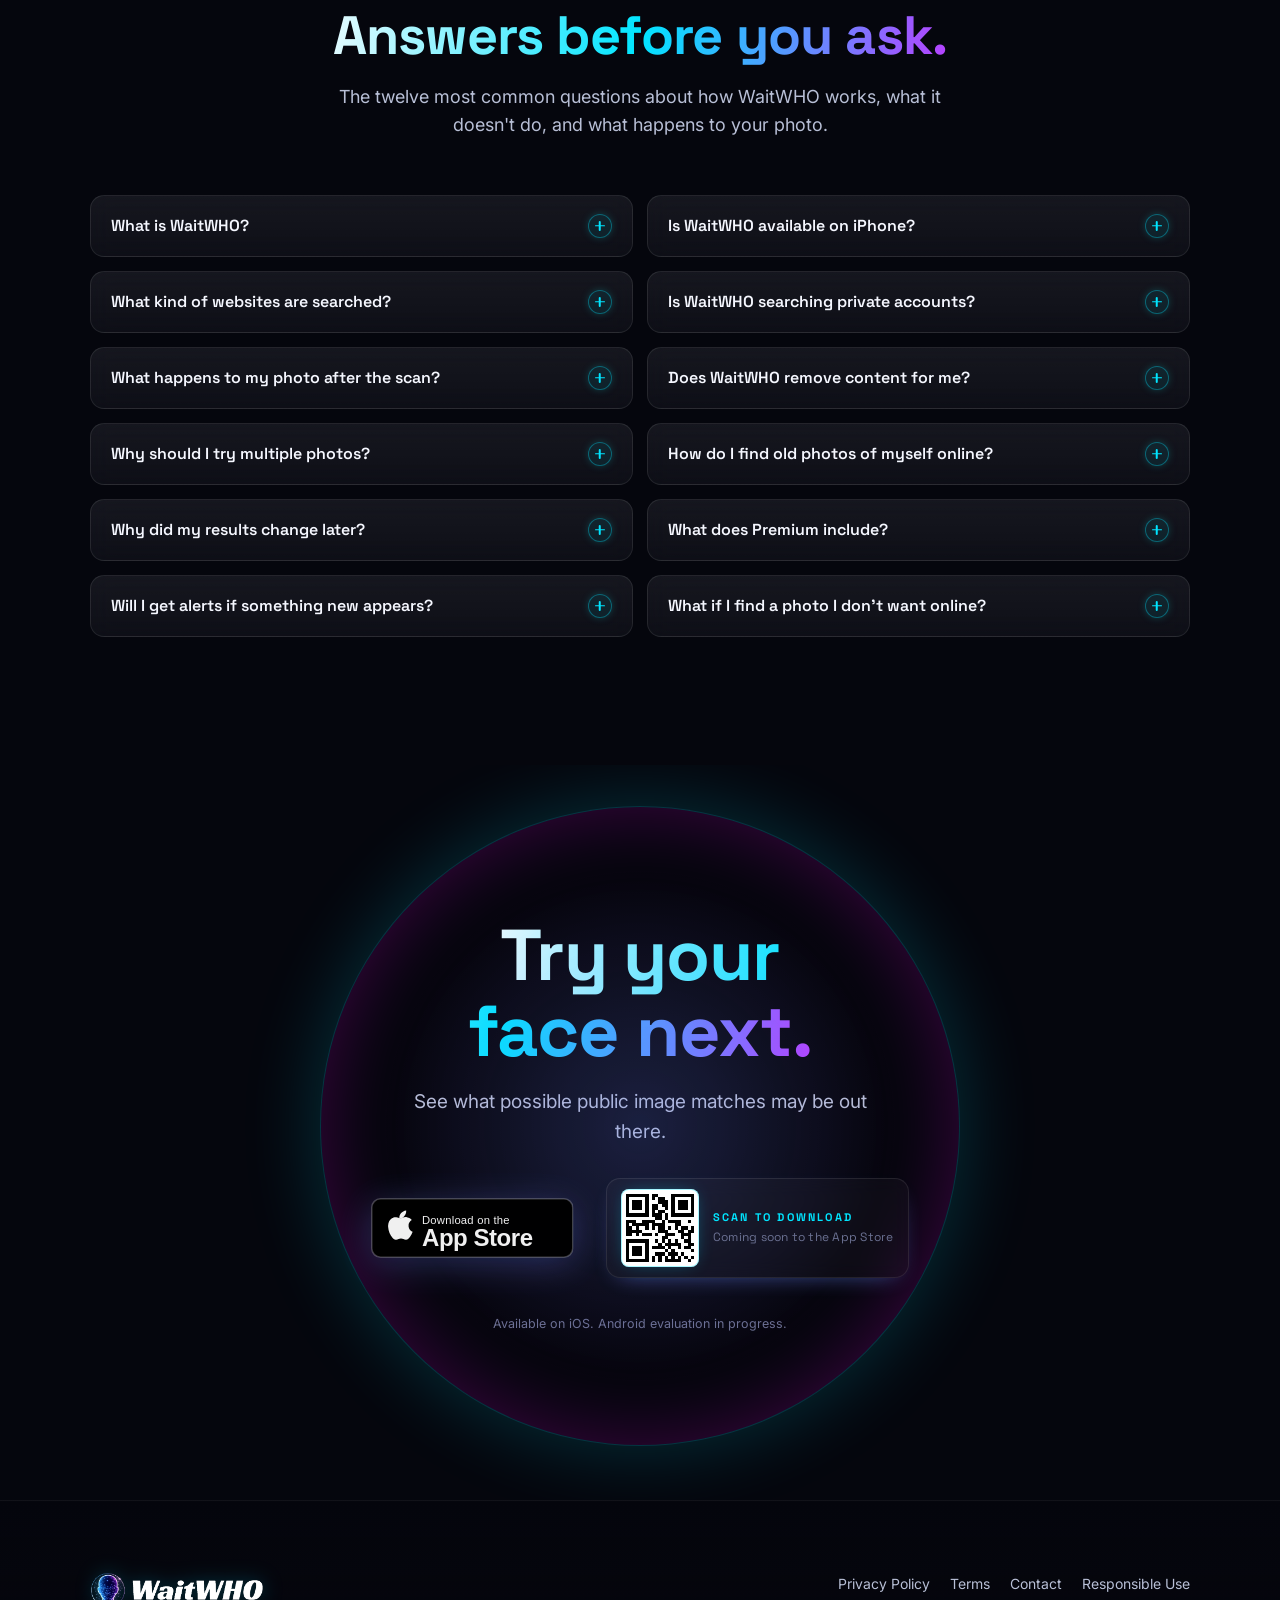
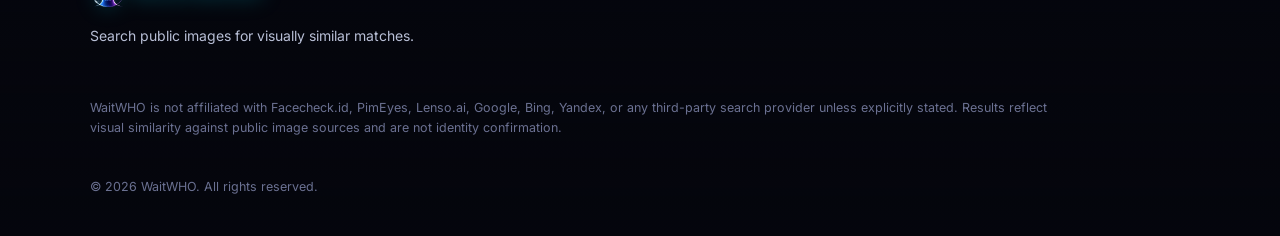
==== commit 3b750852: "update" ====
--- a/index.html
+++ b/index.html
@@ -912,7 +912,7 @@
             <div class="container finale__inner reveal">
                 <div class="finale__ring" aria-hidden="true"></div>
                 <h2 id="finale-title" class="finale__title">
-                    <span class="gradient-text">Try your face next.</span>
+                    <span class="gradient-text">Try your<br />face next.</span>
                 </h2>
                 <p class="finale__sub">
                     See what possible public image matches may be out there.
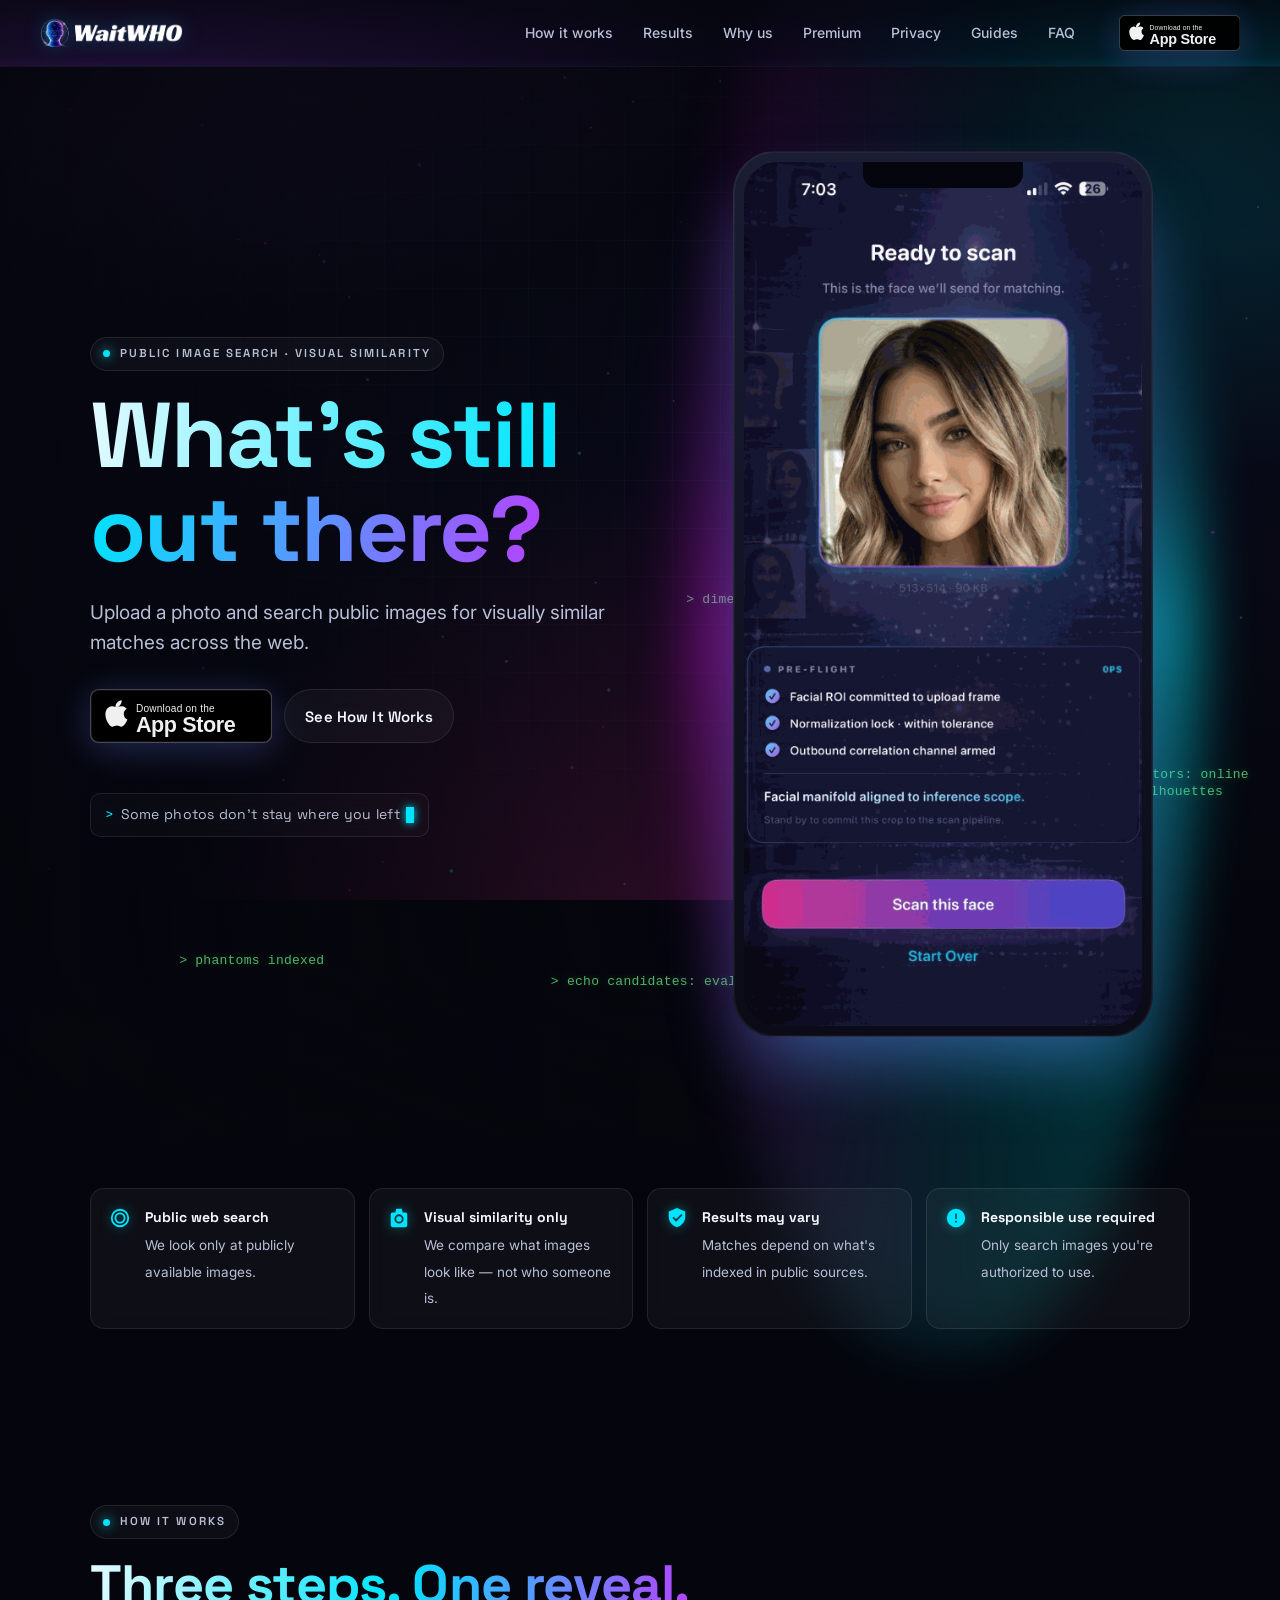
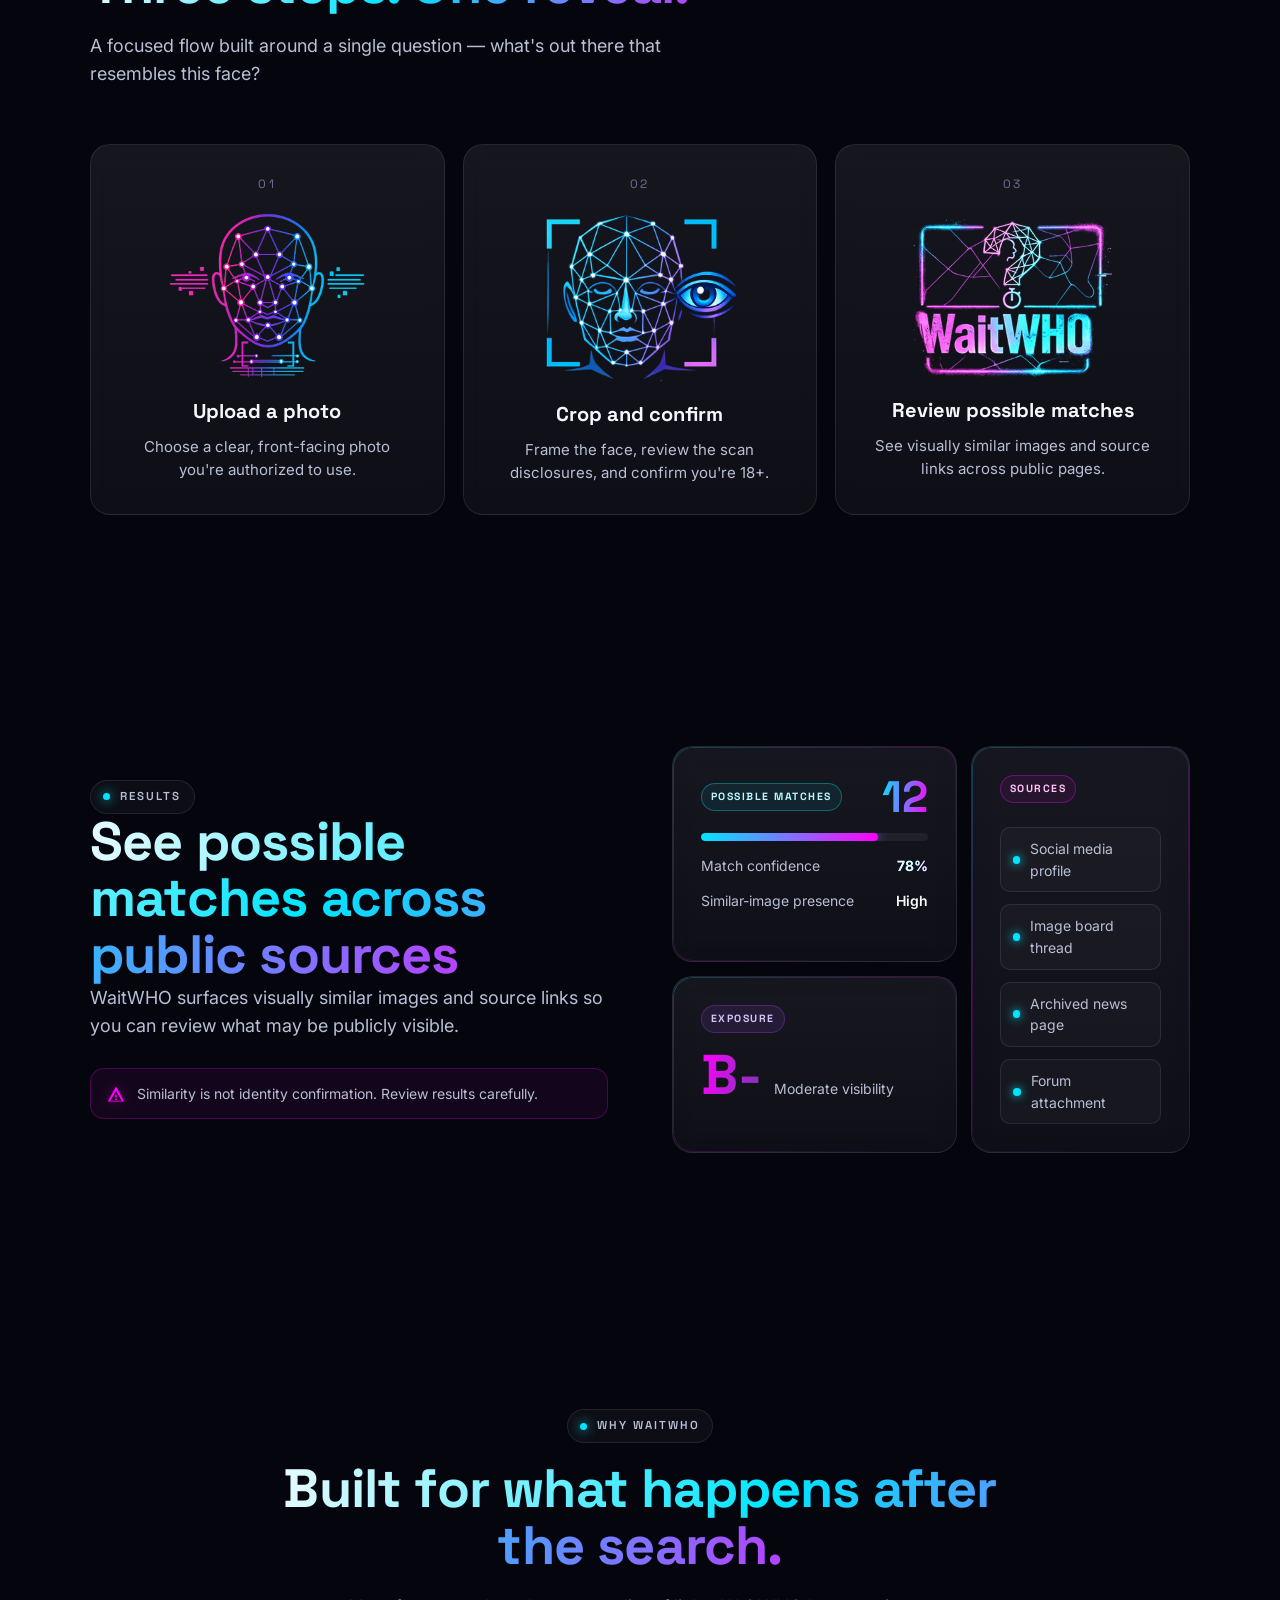
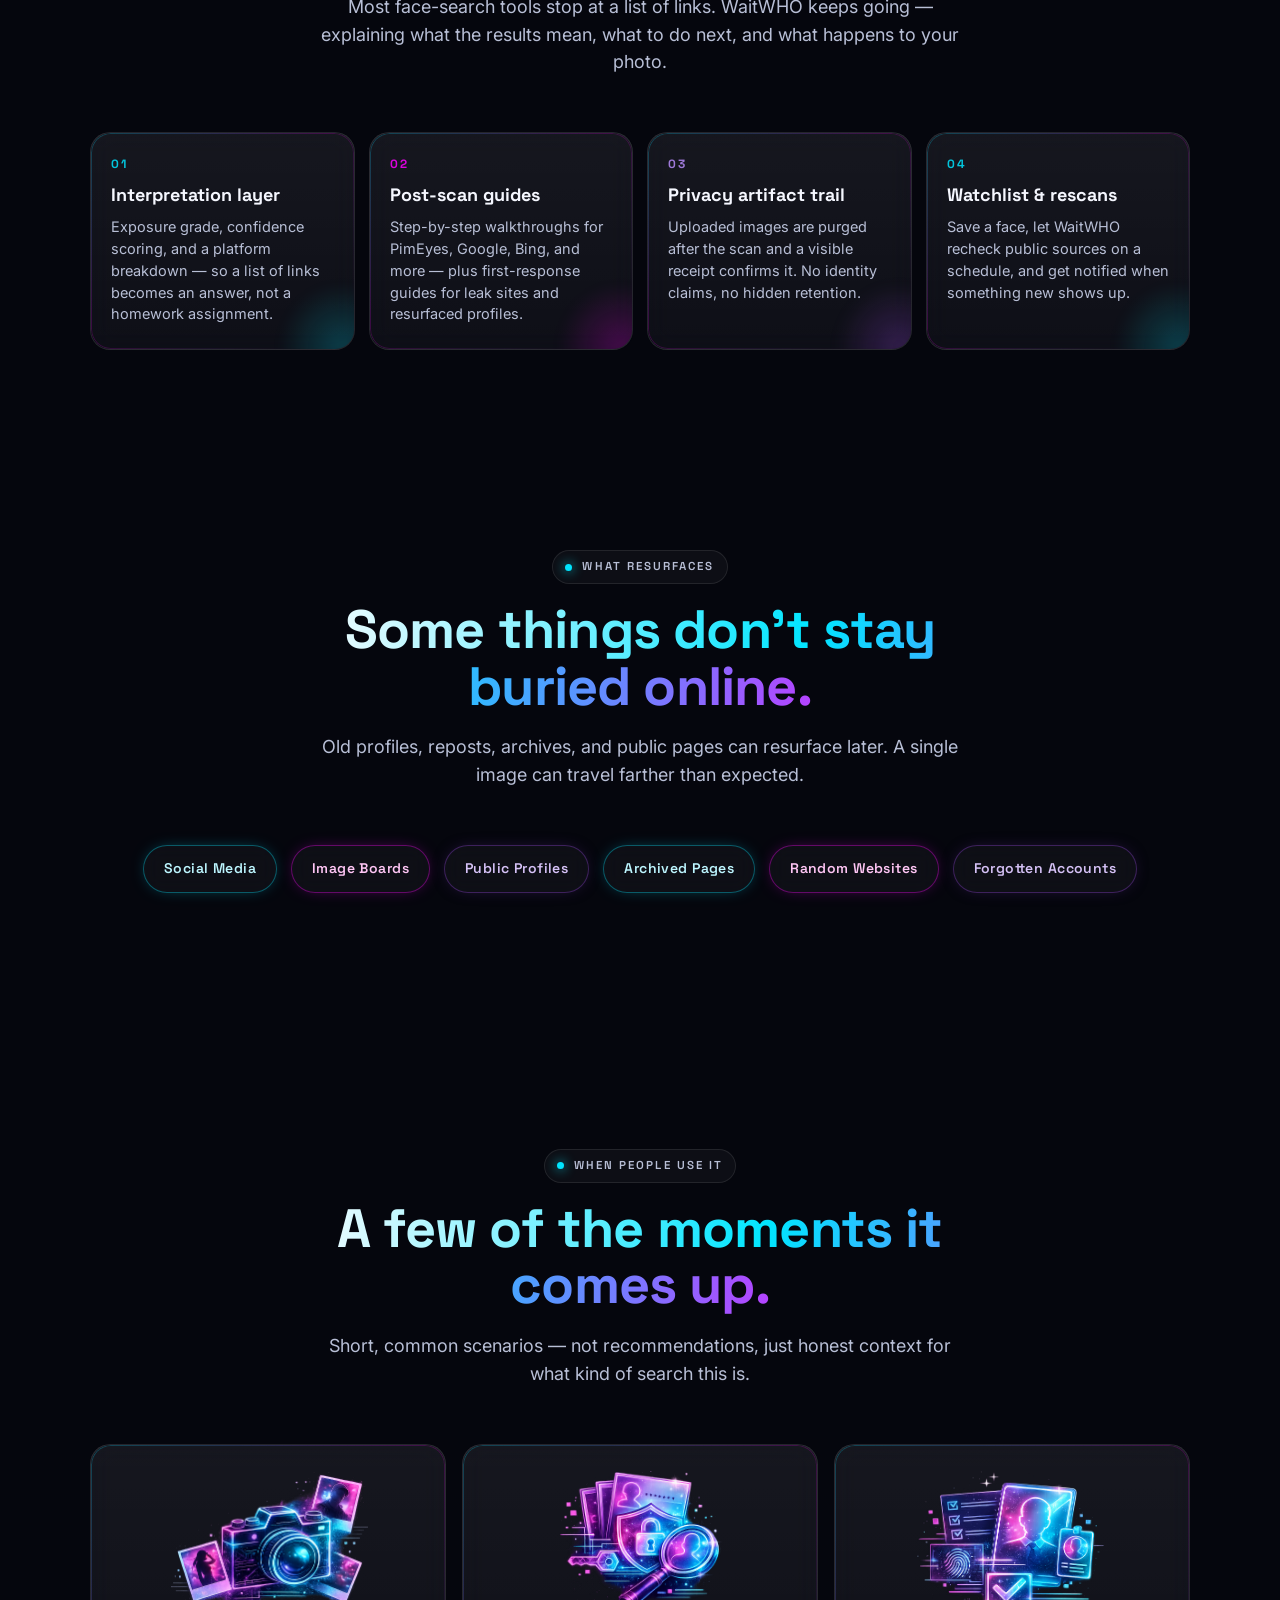
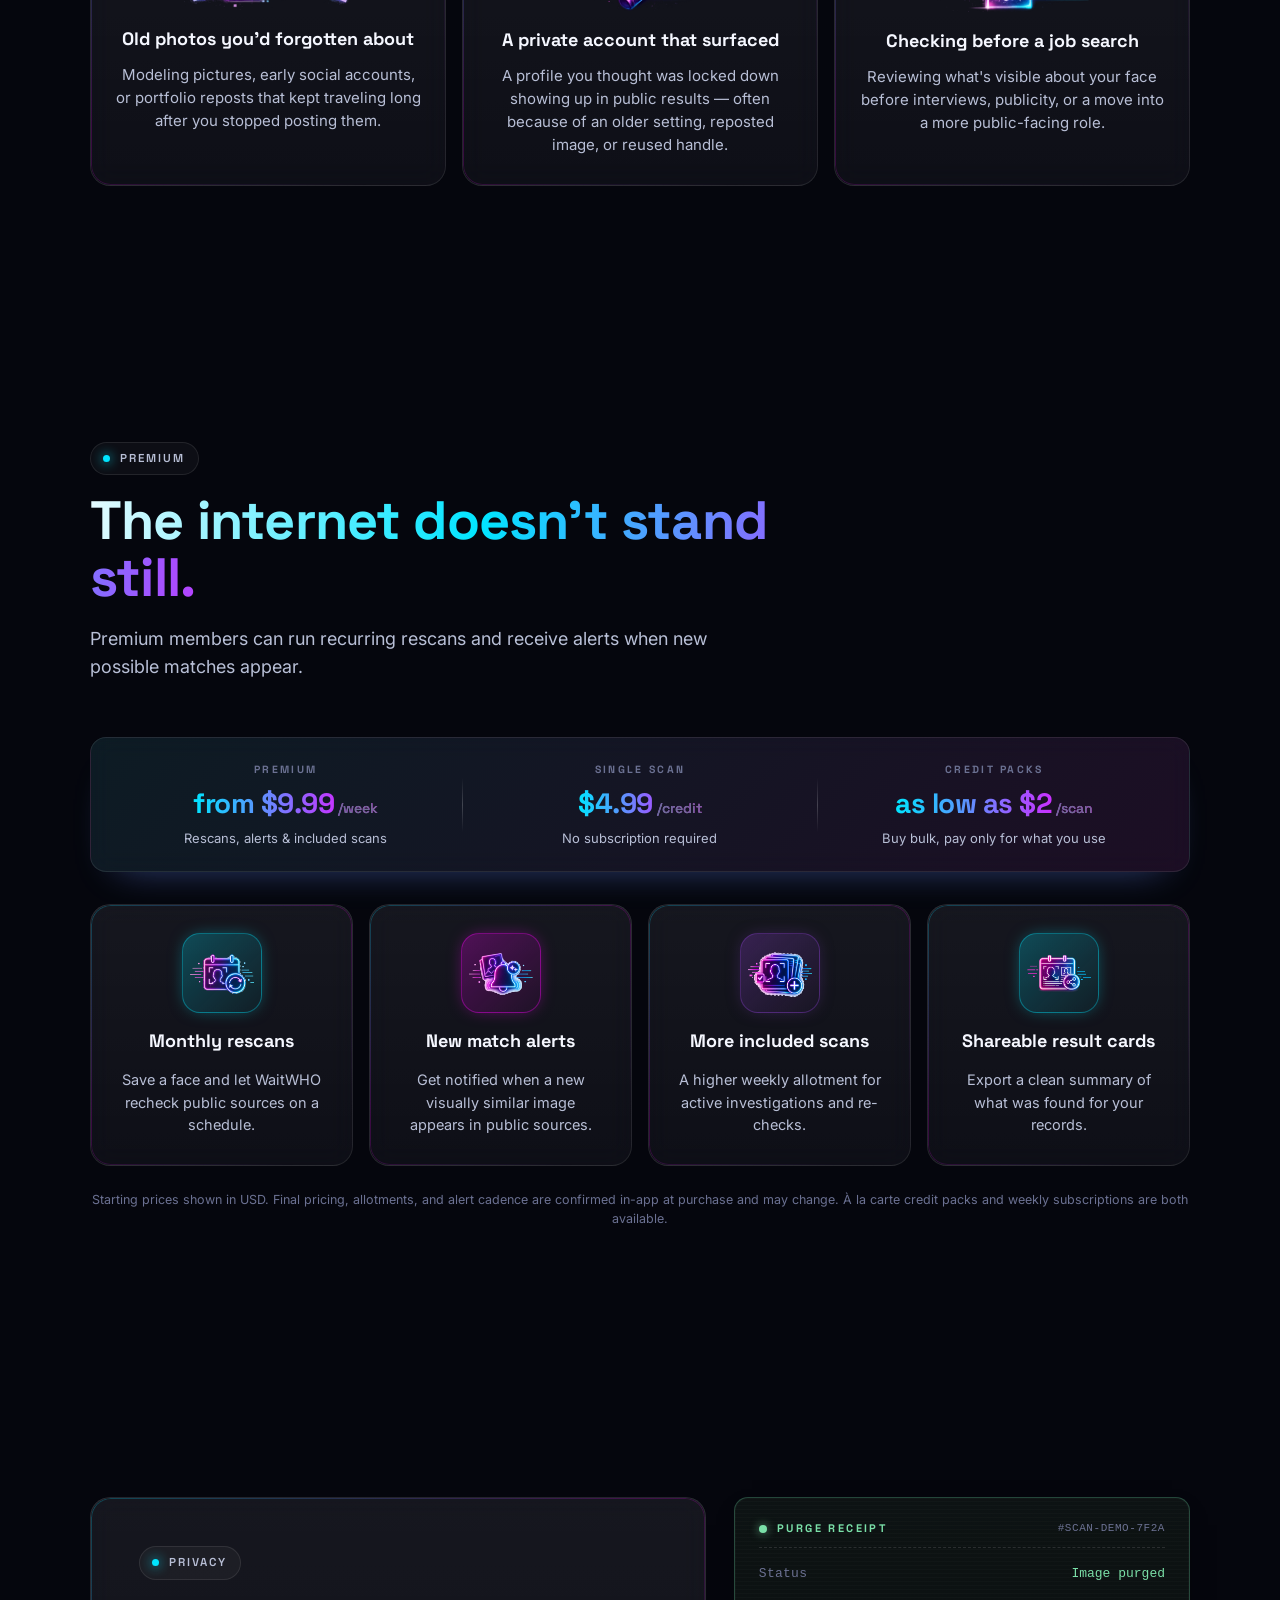
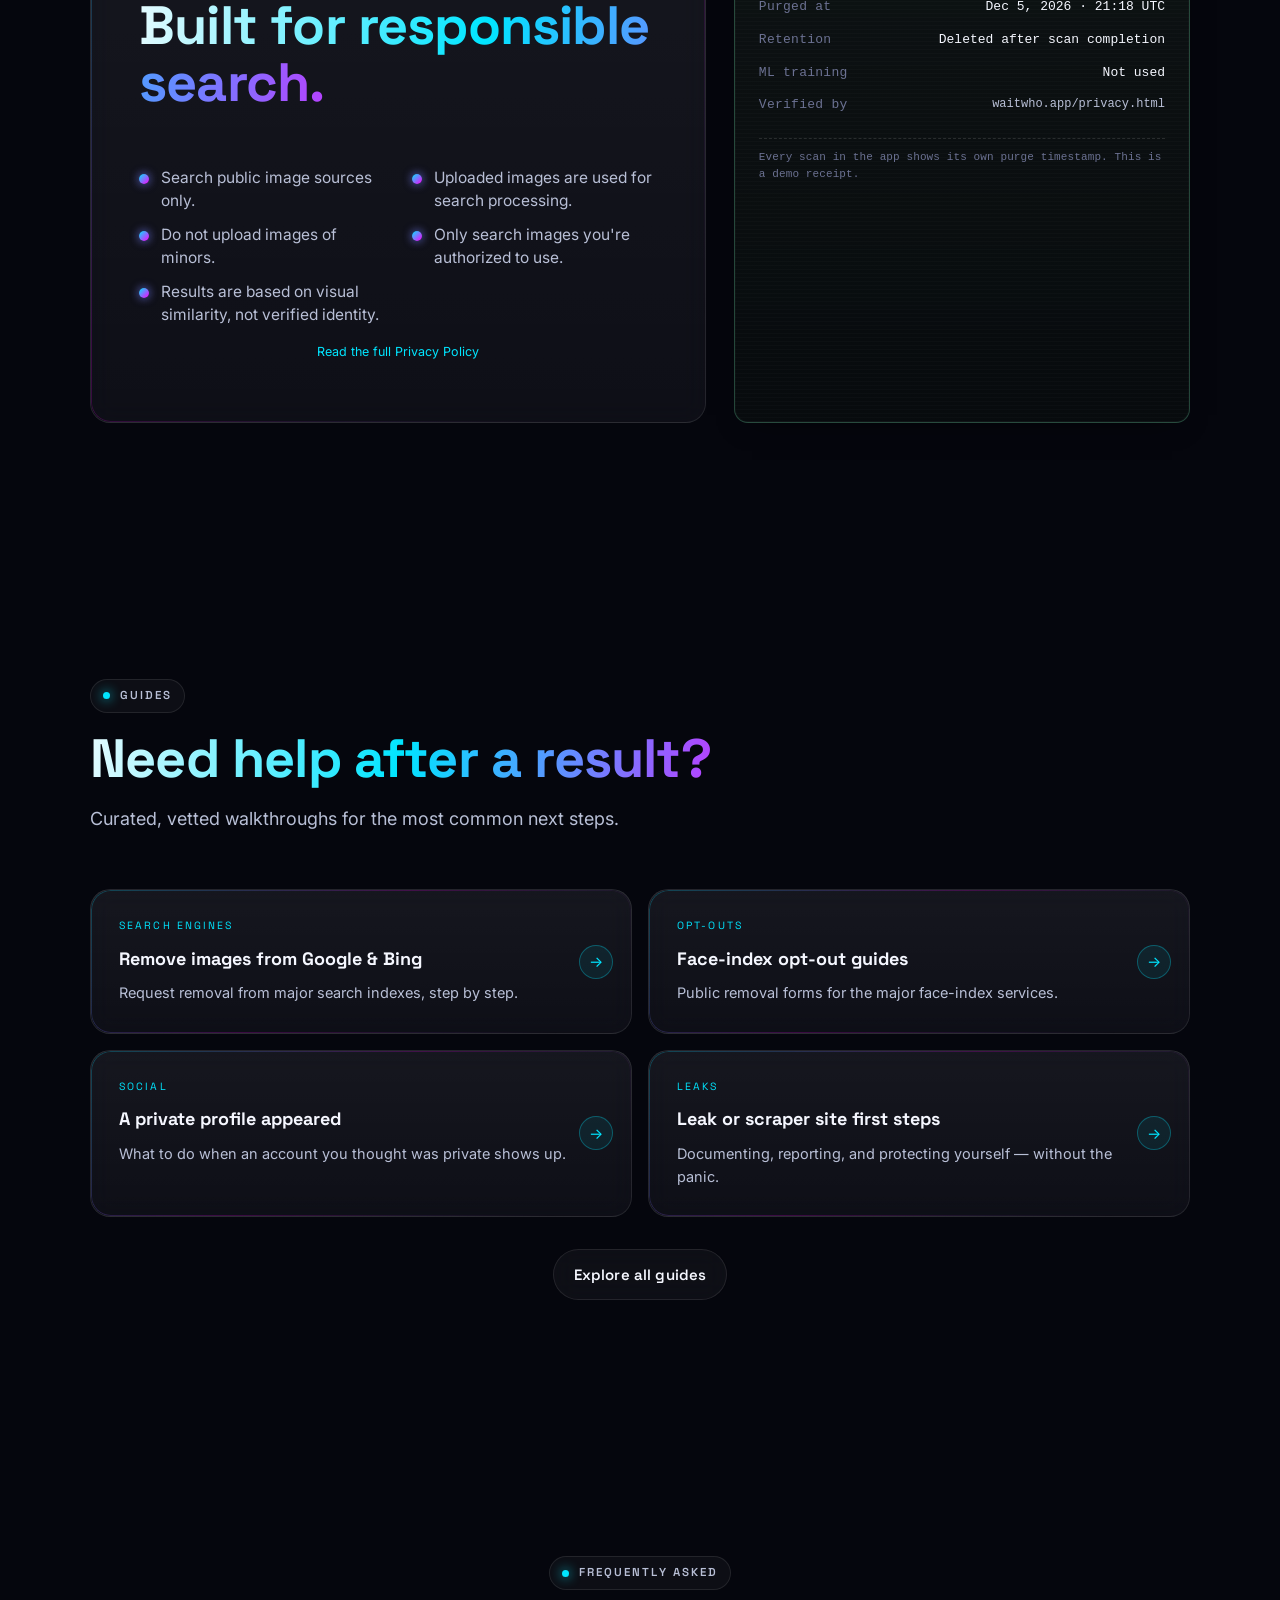
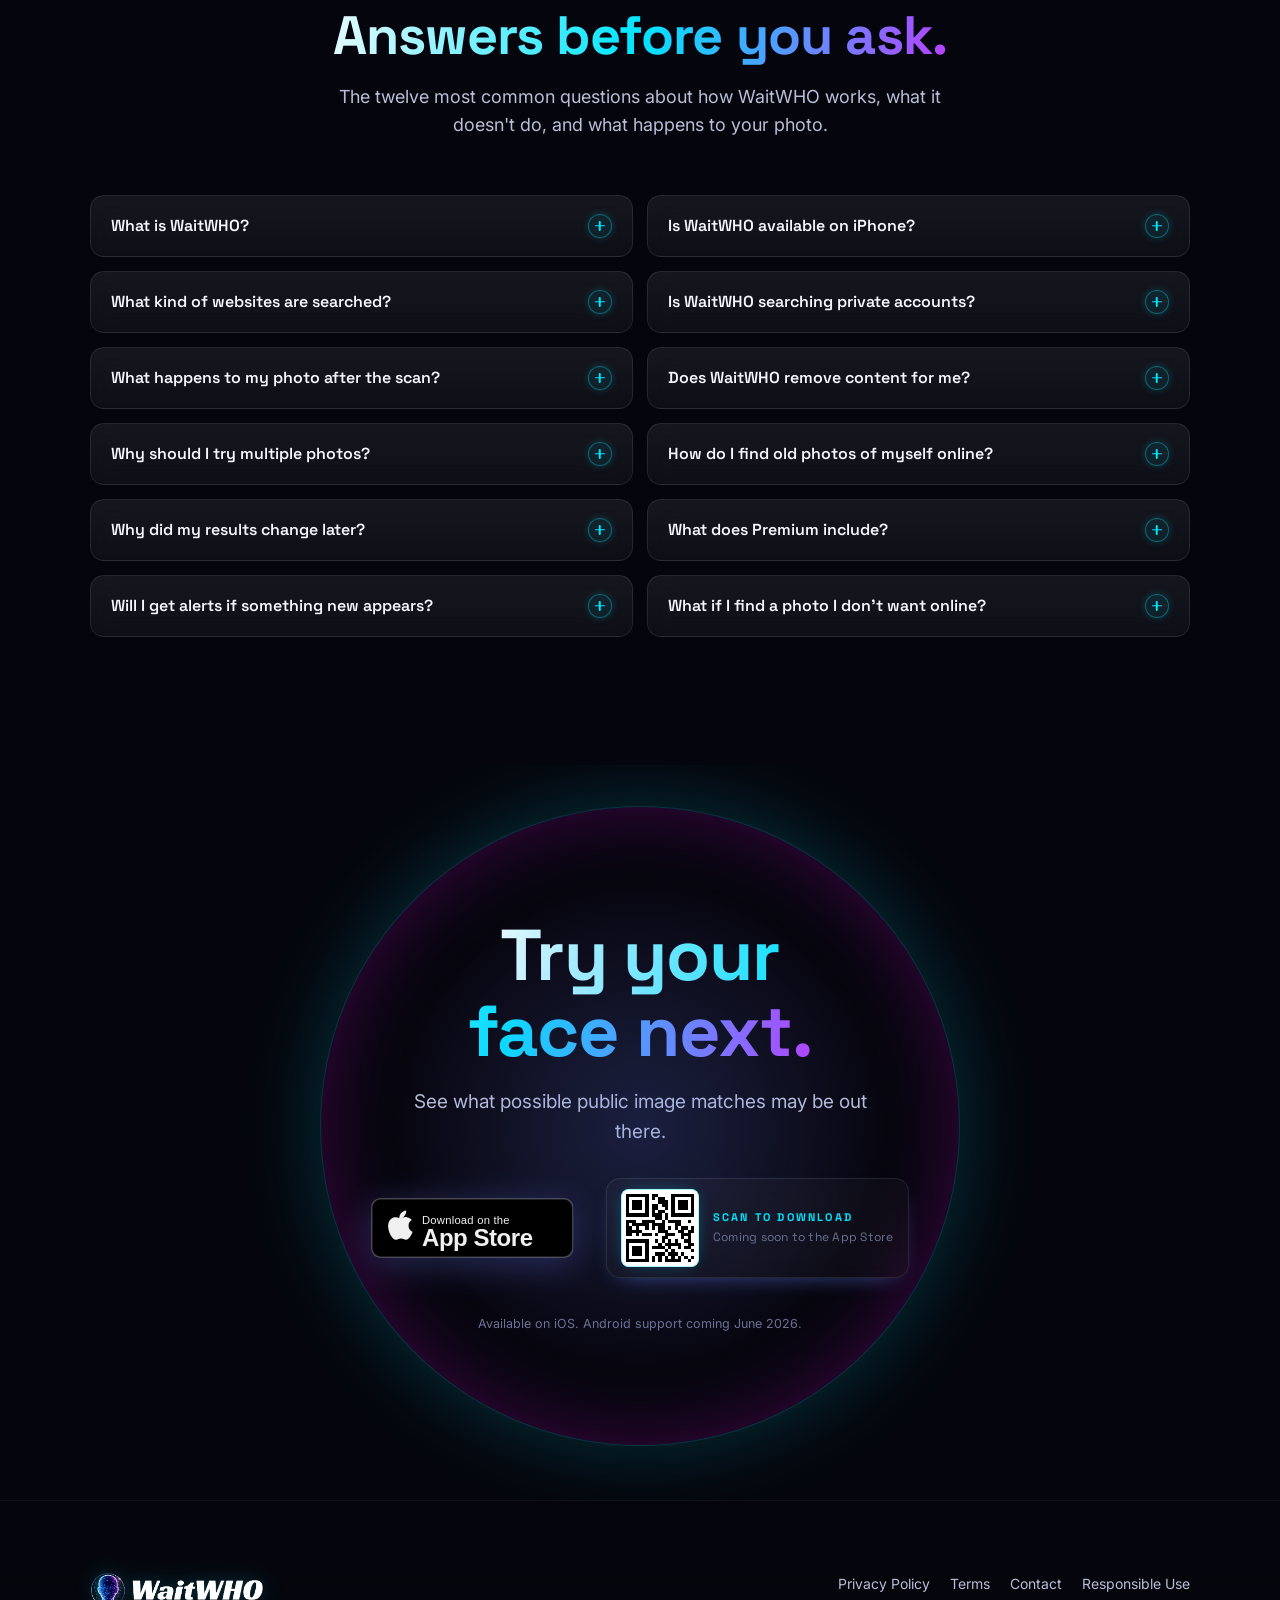
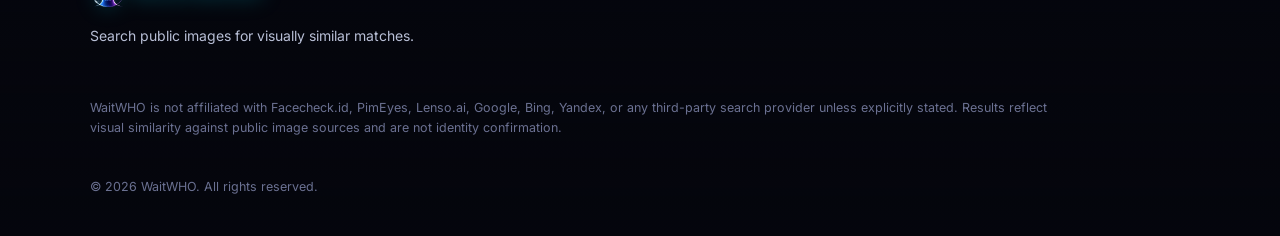
==== commit 716ee0b4: "update" ====
--- a/index.html
+++ b/index.html
@@ -941,7 +941,7 @@
                         </div>
                     </div>
                 </div>
-                <p class="small-print">Available on iOS. Android evaluation in progress.</p>
+                <p class="small-print">Available on iOS. Android support coming June 2026.</p>
             </div>
         </section>
     </main>
